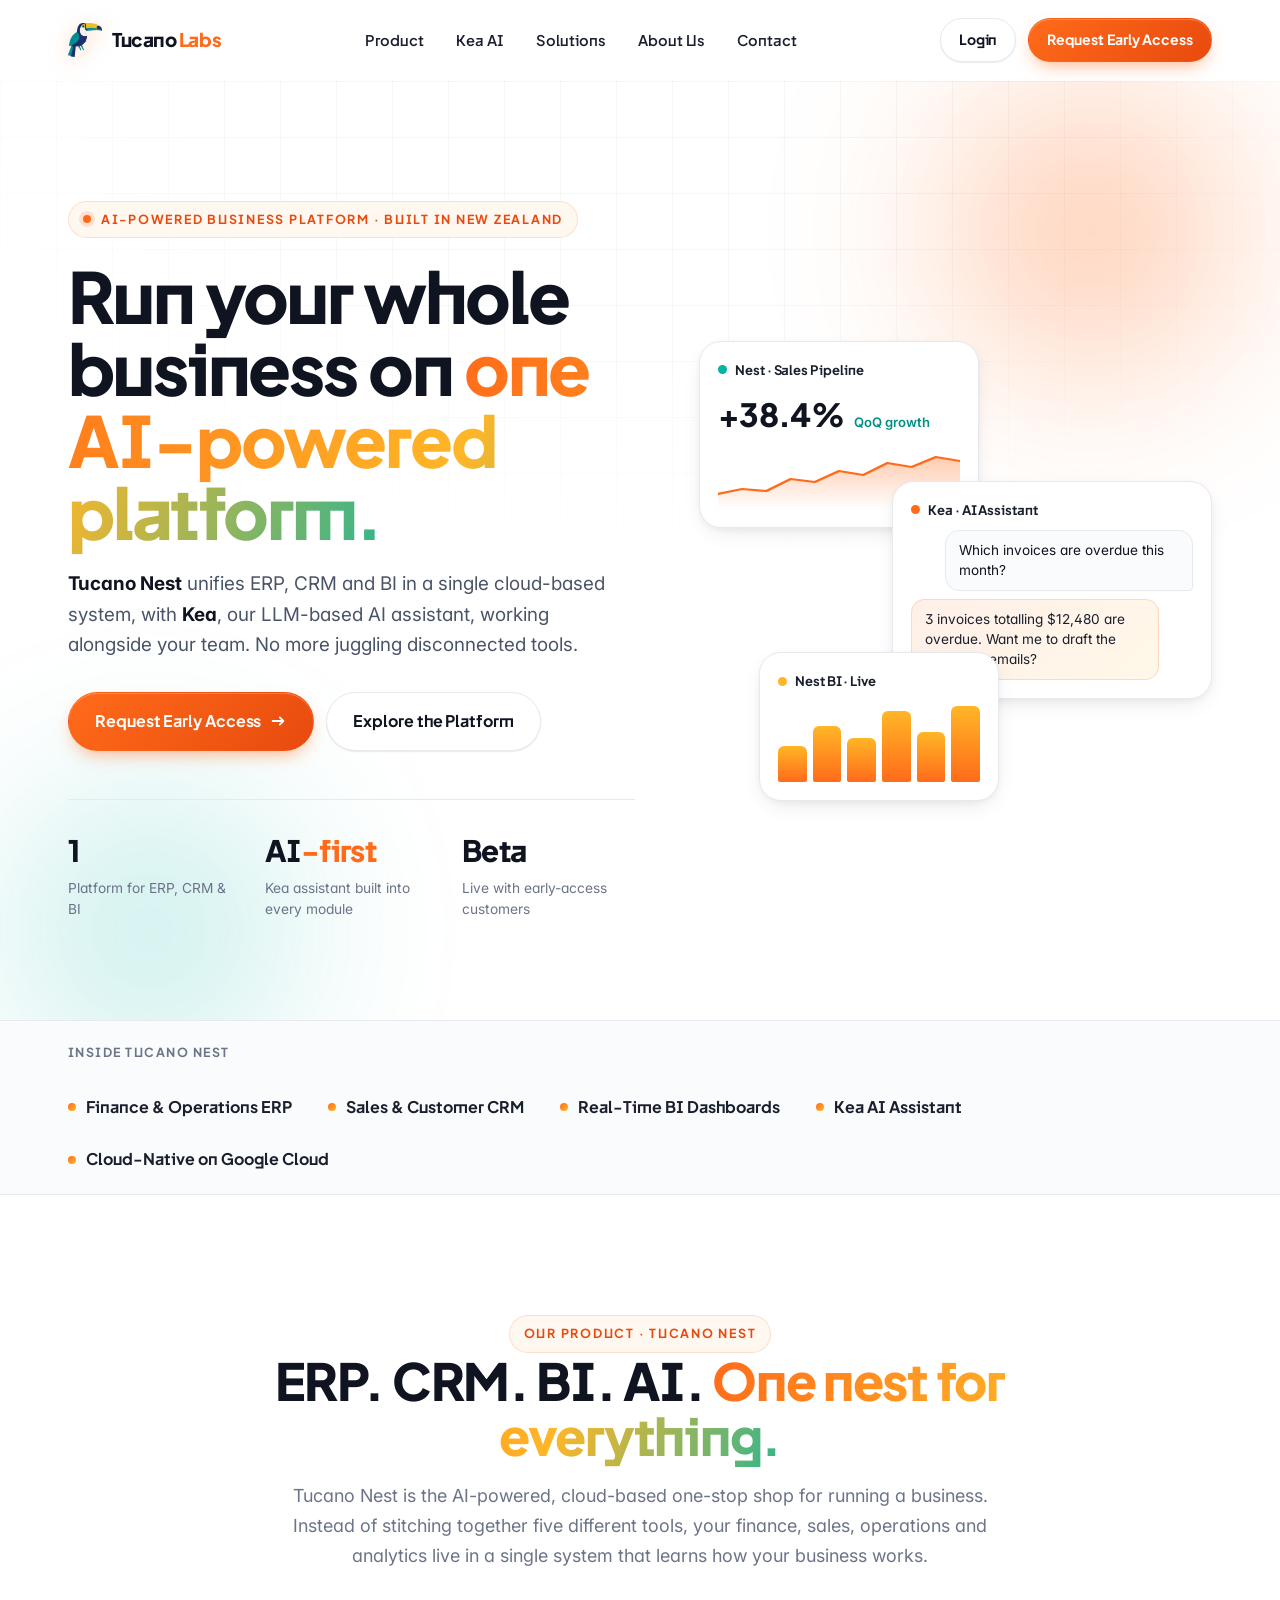
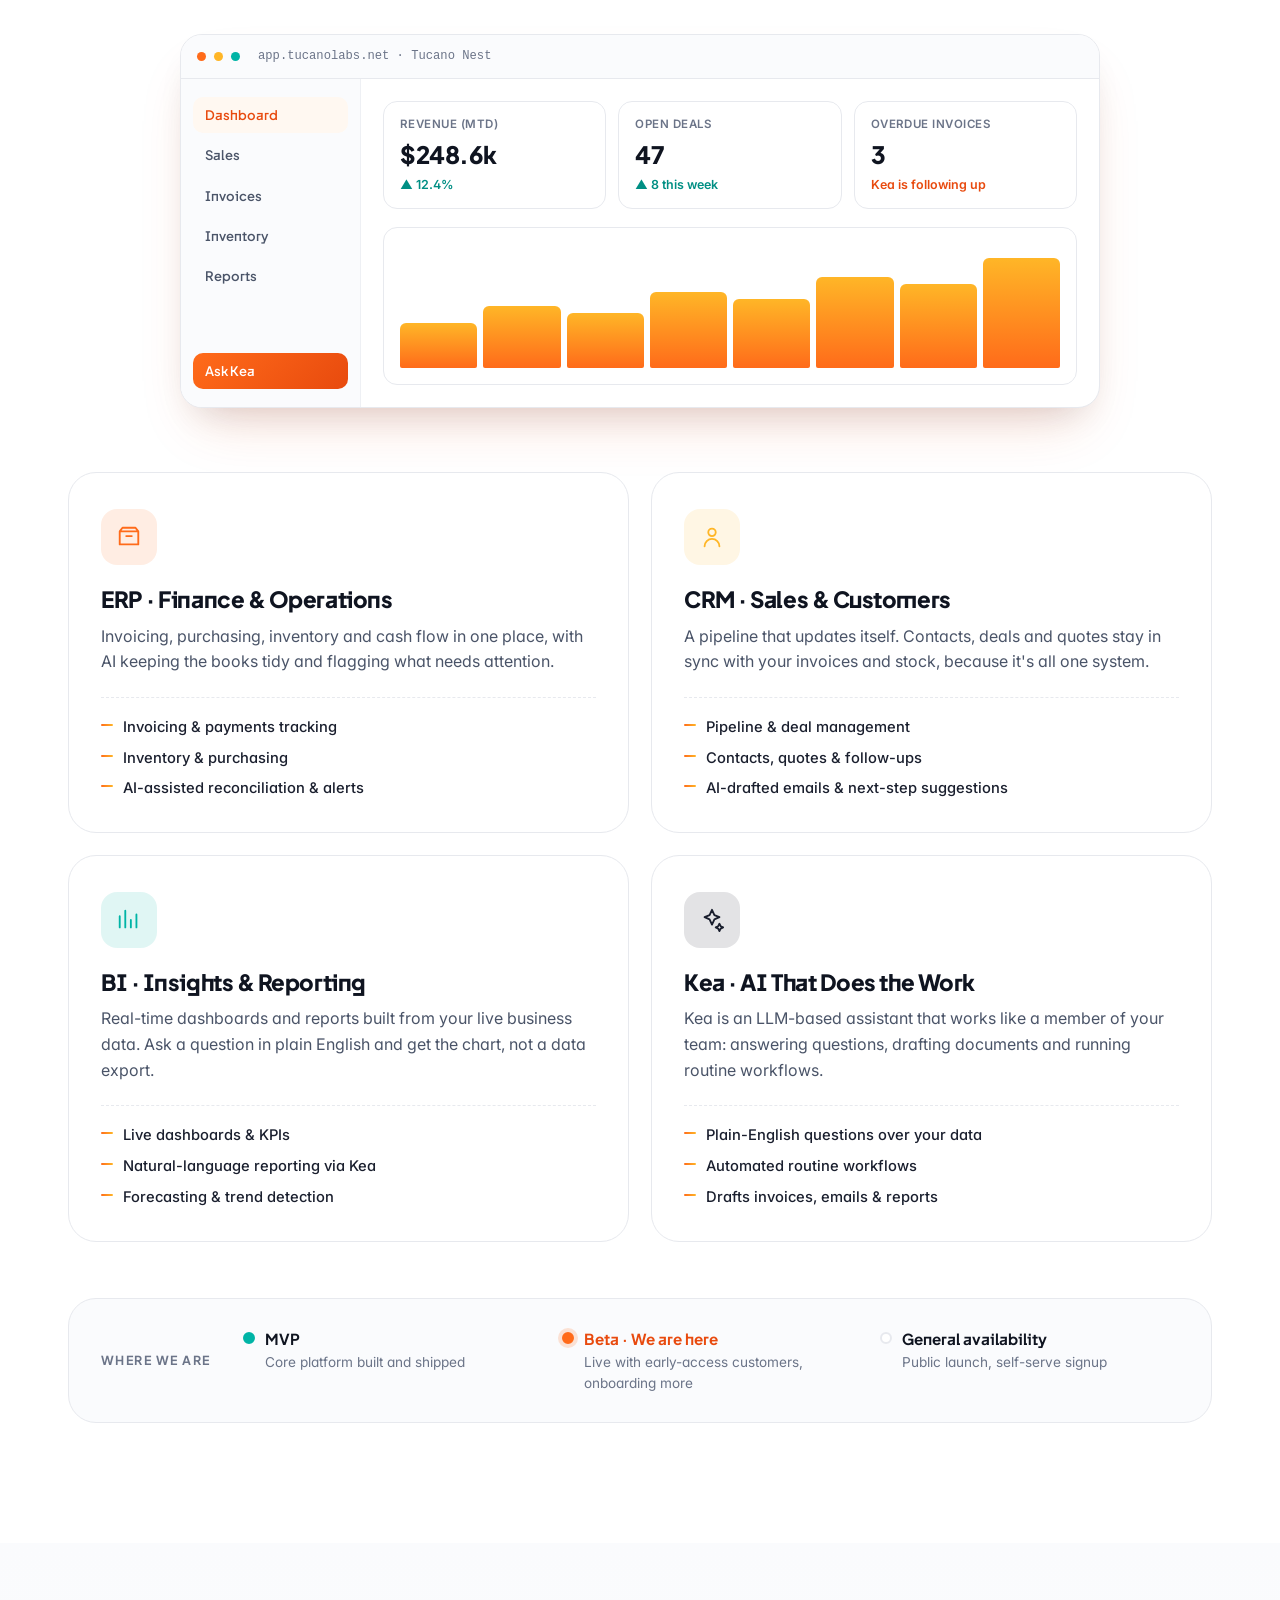
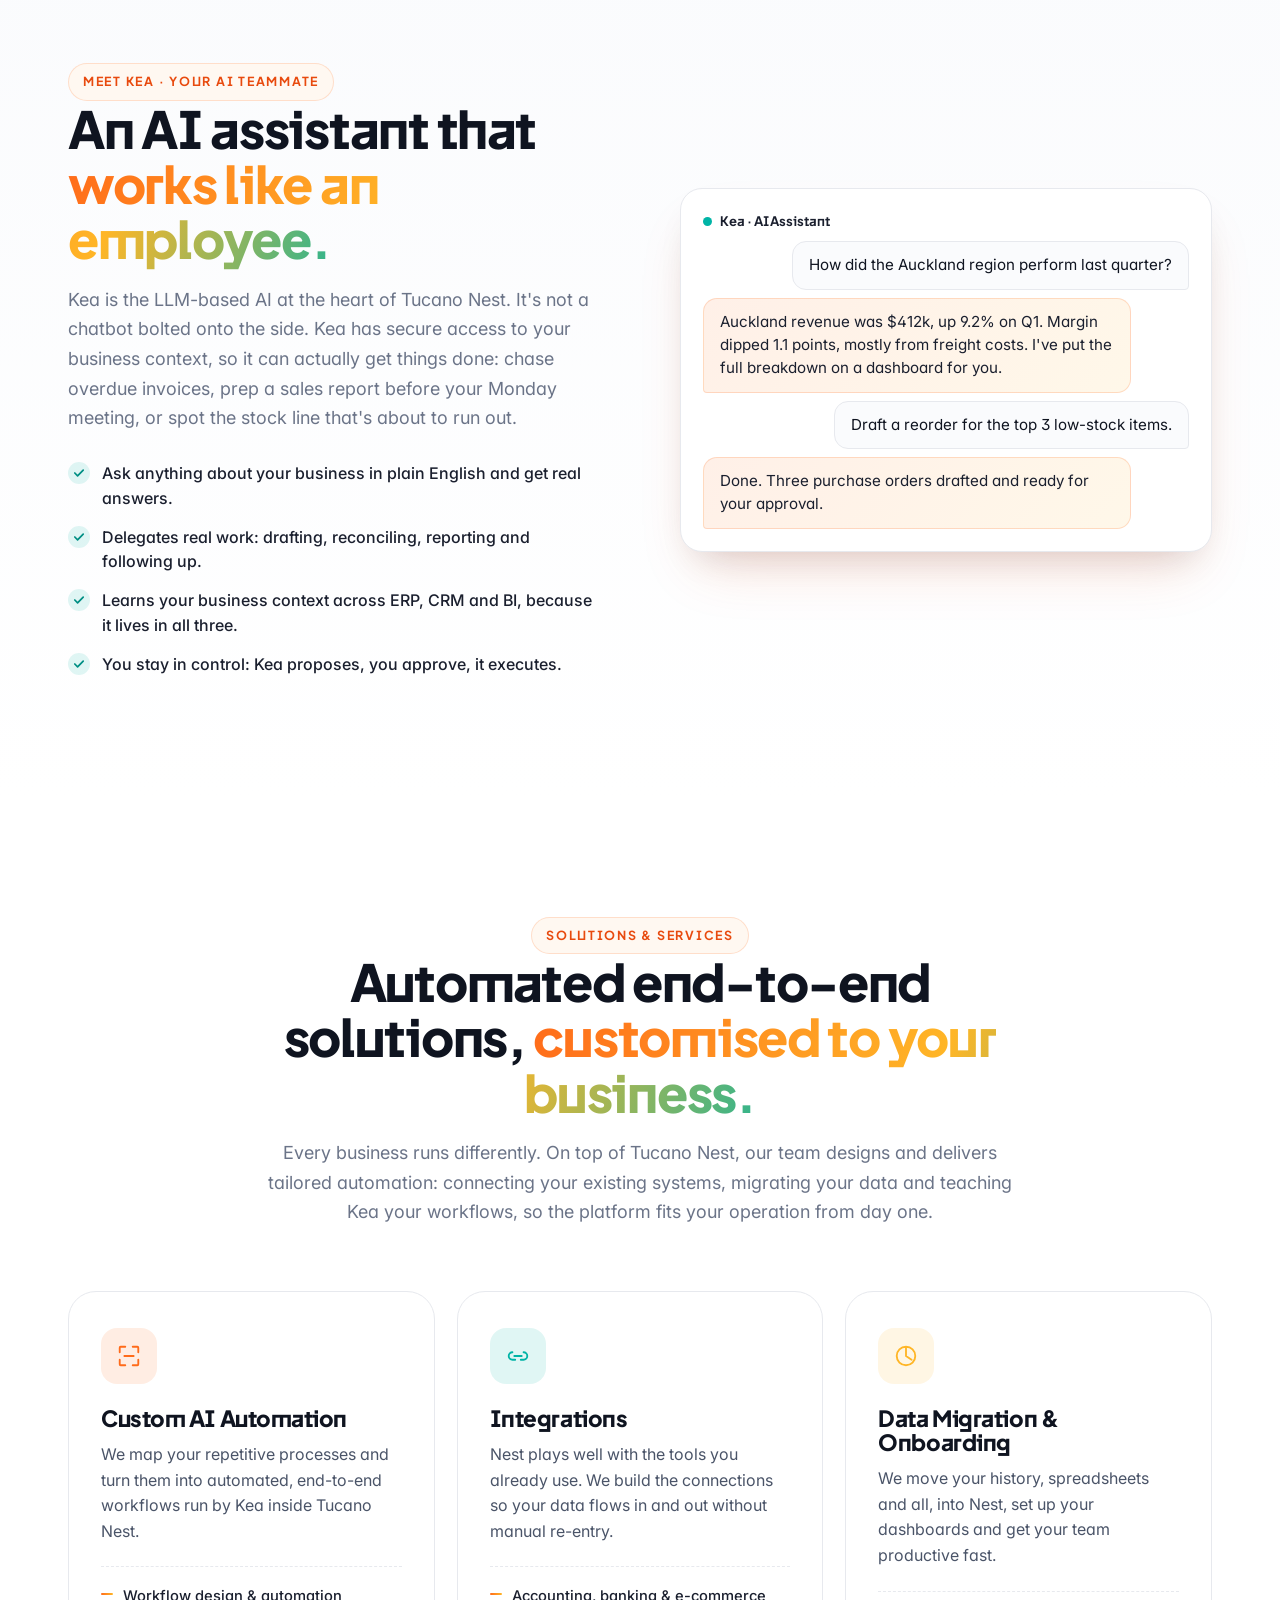
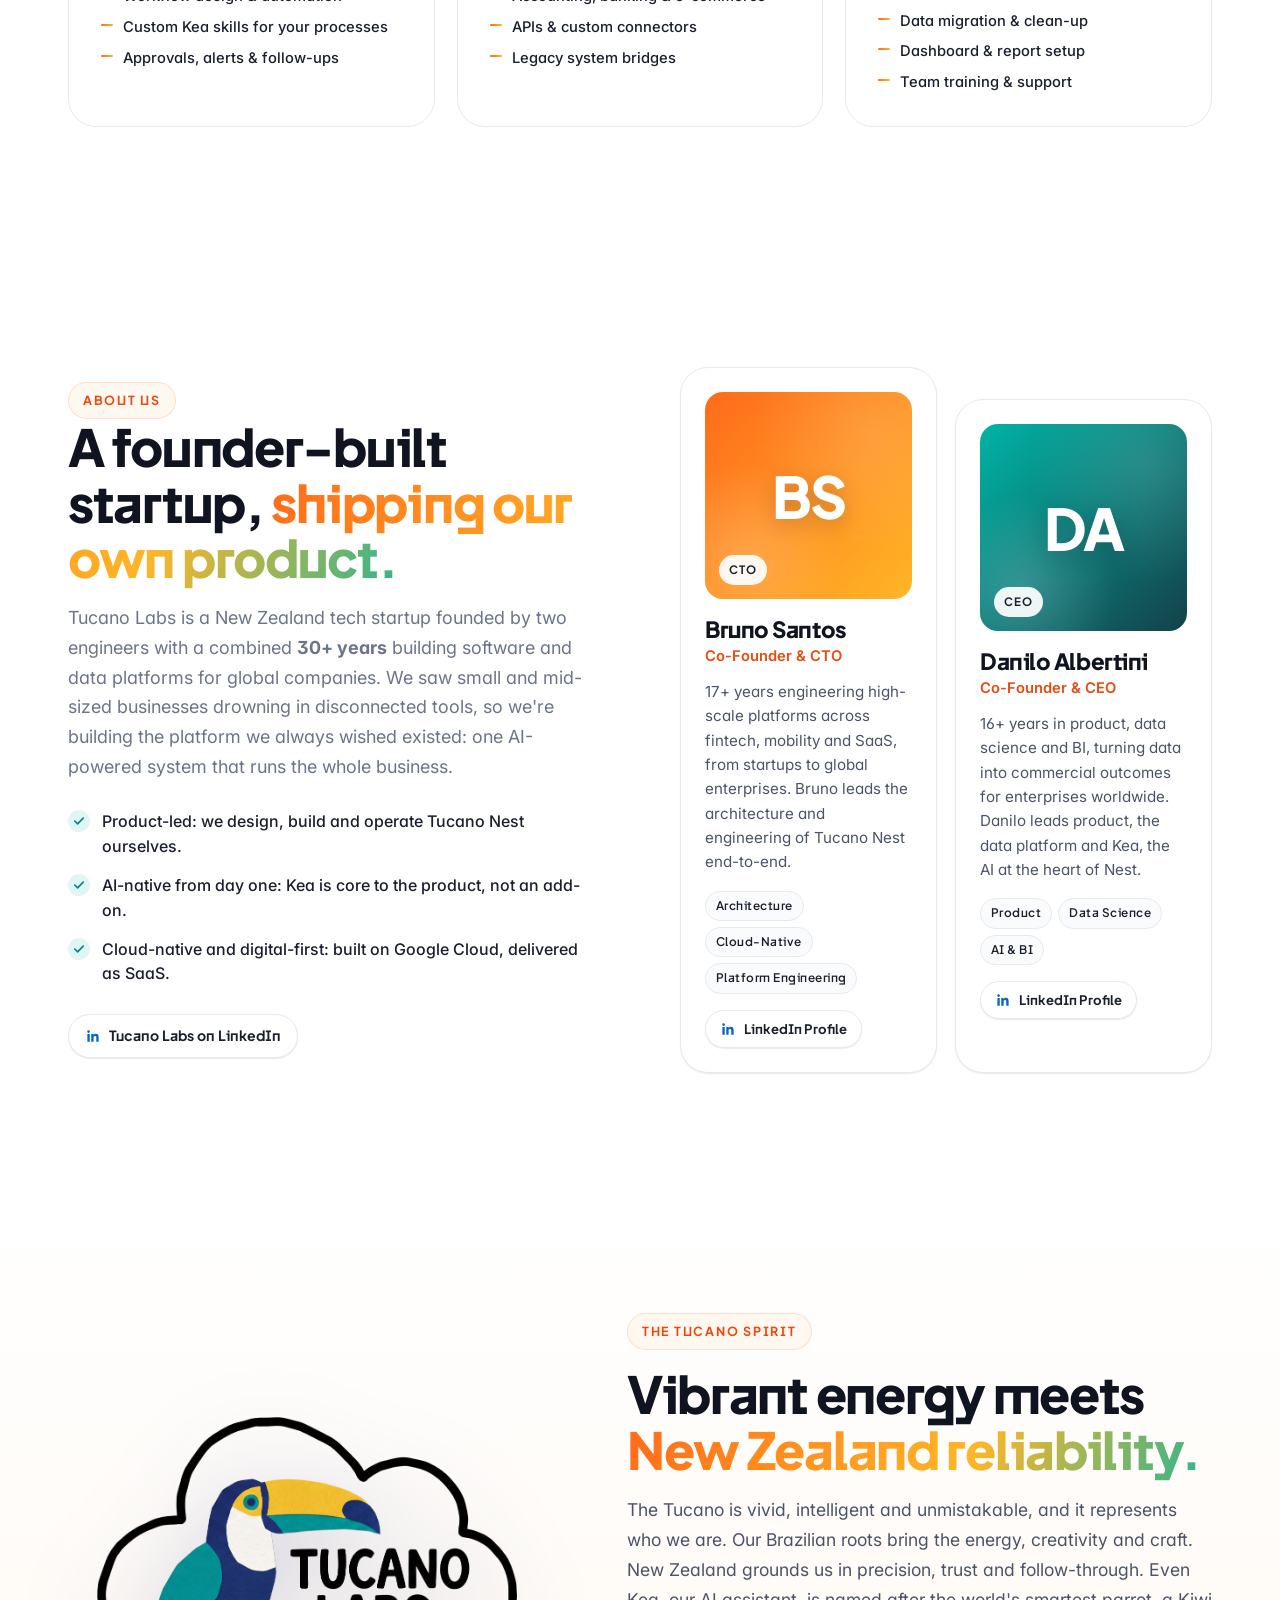
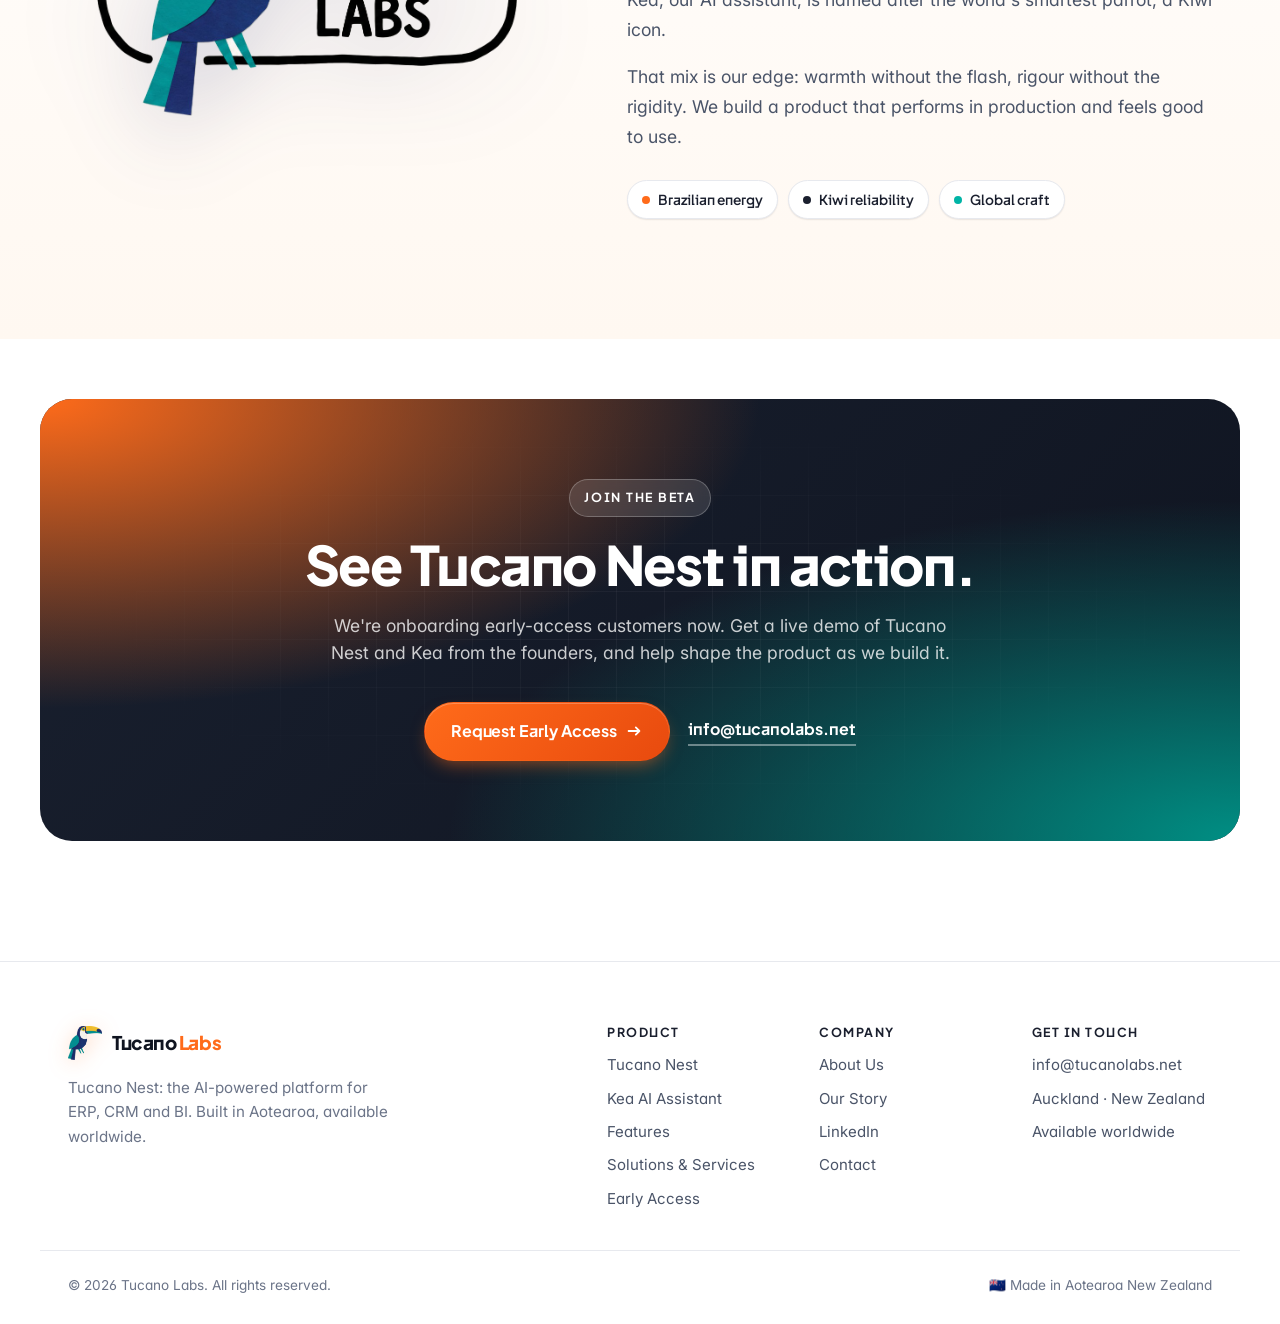
==== index.html @ 82e541fd "Reposition site as product-led AI startup for Google for Startups eligibility Rebuild the homepage a" ====
<!doctype html>
<html lang="en-NZ">
  <head>
    <meta charset="UTF-8" />
    <meta name="viewport" content="width=device-width, initial-scale=1.0" />
    <meta name="theme-color" content="#FFFFFF" />
    <title>Tucano Labs | Tucano Nest — AI-Powered ERP, CRM &amp; BI in One Platform</title>
    <meta
      name="description"
      content="Tucano Labs is a New Zealand tech startup building Tucano Nest, the AI-powered, cloud-based all-in-one business platform that unifies ERP, CRM and BI, with Kea, an LLM-based AI assistant that works like a member of your team."
    />
    <link rel="preconnect" href="https://fonts.googleapis.com" />
    <link rel="preconnect" href="https://fonts.gstatic.com" crossorigin />
    <link
      href="https://fonts.googleapis.com/css2?family=Plus+Jakarta+Sans:wght@500;600;700;800&family=Inter:wght@400;500;600&display=swap"
      rel="stylesheet"
    />
    <link rel="stylesheet" href="styles.css" />
    <link rel="icon" type="image/png" href="tucano-labs-logo.png" />
    <link rel="apple-touch-icon" href="tucano-labs-logo.png" />

    <link rel="canonical" href="https://tucanolabs.net/" />

    <!-- Open Graph / social sharing previews -->
    <meta property="og:type" content="website" />
    <meta property="og:url" content="https://tucanolabs.net/" />
    <meta property="og:site_name" content="Tucano Labs" />
    <meta property="og:title" content="Tucano Labs | Tucano Nest — AI-Powered ERP, CRM & BI in One Platform" />
    <meta
      property="og:description"
      content="One AI-powered platform to run your whole business. Tucano Nest unifies ERP, CRM and BI, with Kea, an LLM-based AI assistant built in."
    />
    <meta property="og:image" content="https://tucanolabs.net/tucano-labs-logo1.png" />

    <meta name="twitter:card" content="summary_large_image" />
    <meta name="twitter:title" content="Tucano Labs | Tucano Nest — AI-Powered ERP, CRM & BI in One Platform" />
    <meta
      name="twitter:description"
      content="One AI-powered platform to run your whole business. Tucano Nest unifies ERP, CRM and BI, with Kea, an LLM-based AI assistant built in."
    />
    <meta name="twitter:image" content="https://tucanolabs.net/tucano-labs-logo1.png" />

    <!-- Structured data: tells Google what the business is -->
    <script type="application/ld+json">
      {
        "@context": "https://schema.org",
        "@graph": [
          {
            "@type": "Organization",
            "@id": "https://tucanolabs.net/#org",
            "name": "Tucano Labs",
            "url": "https://tucanolabs.net/",
            "email": "info@tucanolabs.net",
            "description": "Tucano Labs is a New Zealand tech startup building Tucano Nest, an AI-powered cloud-based all-in-one business platform that unifies ERP, CRM and BI, with Kea, an LLM-based AI assistant built in.",
            "logo": "https://tucanolabs.net/tucano-labs-logo1.png",
            "image": "https://tucanolabs.net/tucano-labs-logo1.png",
            "sameAs": ["https://www.linkedin.com/company/tucano-labs-ltd"],
            "address": {
              "@type": "PostalAddress",
              "addressLocality": "Auckland",
              "addressCountry": "NZ"
            },
            "founder": [
              {
                "@type": "Person",
                "name": "Bruno Santos",
                "jobTitle": "Co-Founder & CTO",
                "sameAs": "https://www.linkedin.com/in/bruno-rodrigues-santos-739b7030/"
              },
              {
                "@type": "Person",
                "name": "Danilo Albertini",
                "jobTitle": "Co-Founder & CEO",
                "sameAs": "https://www.linkedin.com/in/danilo-albertini-silva/"
              }
            ]
          },
          {
            "@type": "SoftwareApplication",
            "name": "Tucano Nest",
            "applicationCategory": "BusinessApplication",
            "operatingSystem": "Web",
            "url": "https://tucanolabs.net/#product",
            "description": "Tucano Nest is an AI-powered, cloud-based all-in-one business platform: ERP, CRM and BI in a single system, with Kea, an LLM-based AI assistant that works like a member of your team. Currently in beta with early-access customers.",
            "author": { "@id": "https://tucanolabs.net/#org" },
            "offers": {
              "@type": "Offer",
              "availability": "https://schema.org/PreOrder",
              "price": "0",
              "priceCurrency": "NZD"
            }
          }
        ]
      }
    </script>
  </head>
  <body>
    <!-- ============ NAV ============ -->
    <header class="nav" id="nav">
      <div class="container nav__inner">
        <a href="#top" class="brand" aria-label="Tucano Labs home">
          <img
            class="brand__mark"
            src="tucano-labs-logo.png"
            alt=""
            aria-hidden="true"
          />
          <span class="brand__word">Tucano<span class="brand__accent">Labs</span></span>
        </a>

        <nav class="nav__links" aria-label="Primary">
          <a href="#product">Product</a>
          <a href="#kea">Kea AI</a>
          <a href="#services">Solutions</a>
          <a href="#about">About Us</a>
          <a href="#contact">Contact</a>
        </nav>

        <div class="nav__actions">
          <a
            href="https://tucano-labs-ui-200021405422.australia-southeast1.run.app/sign-in"
            class="btn btn--ghost btn--sm"
          >Login</a>
          <a href="#contact" class="btn btn--primary btn--sm">Request Early Access</a>
        </div>
      </div>
    </header>

    <!-- ============ HERO ============ -->
    <main id="top">
      <section class="hero">
        <div class="hero__bg" aria-hidden="true">
          <div class="hero__blob hero__blob--orange"></div>
          <div class="hero__blob hero__blob--teal"></div>
          <div class="hero__grid"></div>
        </div>

        <div class="container hero__inner">
          <div class="hero__copy">
            <span class="eyebrow">
              <span class="eyebrow__dot"></span>
              AI-powered business platform · Built in New Zealand
            </span>

            <h1 class="hero__title">
              Run your whole business on
              <span class="grad">one AI-powered platform.</span>
            </h1>

            <p class="hero__sub">
              <strong>Tucano Nest</strong> unifies ERP, CRM and BI in a single cloud-based
              system, with <strong>Kea</strong>, our LLM-based AI assistant, working
              alongside your team. No more juggling disconnected tools.
            </p>

            <div class="hero__cta">
              <a href="#contact" class="btn btn--primary btn--lg">
                Request Early Access
                <svg viewBox="0 0 20 20" aria-hidden="true">
                  <path
                    d="M4 10h12m0 0-4-4m4 4-4 4"
                    stroke="currentColor"
                    stroke-width="2"
                    stroke-linecap="round"
                    stroke-linejoin="round"
                    fill="none"
                  />
                </svg>
              </a>
              <a href="#product" class="btn btn--ghost btn--lg">Explore the Platform</a>
            </div>

            <div class="hero__proof">
              <div class="proof">
                <span class="proof__num">1</span>
                <span class="proof__label">Platform for ERP, CRM &amp; BI</span>
              </div>
              <div class="proof">
                <span class="proof__num">AI<span class="proof__plus">-first</span></span>
                <span class="proof__label">Kea assistant built into every module</span>
              </div>
              <div class="proof">
                <span class="proof__num">Beta</span>
                <span class="proof__label">Live with early-access customers</span>
              </div>
            </div>
          </div>

          <div class="hero__art" aria-hidden="true">
            <div class="card card--floating card--metric">
              <div class="card__top">
                <span class="dot dot--teal"></span>
                <span class="card__title">Nest · Sales Pipeline</span>
              </div>
              <div class="card__metric">
                <span class="card__big">+38.4%</span>
                <span class="card__delta">QoQ growth</span>
              </div>
              <svg class="spark" viewBox="0 0 200 60" preserveAspectRatio="none">
                <defs>
                  <linearGradient id="sparkFill" x1="0" x2="0" y1="0" y2="1">
                    <stop offset="0%" stop-color="#FF6B1A" stop-opacity="0.35" />
                    <stop offset="100%" stop-color="#FF6B1A" stop-opacity="0" />
                  </linearGradient>
                </defs>
                <path
                  d="M0 45 L20 40 L40 42 L60 30 L80 33 L100 22 L120 26 L140 14 L160 18 L180 8 L200 12 L200 60 L0 60 Z"
                  fill="url(#sparkFill)"
                />
                <path
                  d="M0 45 L20 40 L40 42 L60 30 L80 33 L100 22 L120 26 L140 14 L160 18 L180 8 L200 12"
                  stroke="#FF6B1A"
                  stroke-width="2.2"
                  fill="none"
                  stroke-linecap="round"
                  stroke-linejoin="round"
                />
              </svg>
            </div>

            <div class="card card--floating card--code card--kea">
              <div class="card__top">
                <span class="dot dot--orange"></span>
                <span class="card__title">Kea · AI Assistant</span>
              </div>
              <div class="kea-chat">
                <p class="kea-chat__msg kea-chat__msg--user">
                  Which invoices are overdue this month?
                </p>
                <p class="kea-chat__msg kea-chat__msg--kea">
                  3 invoices totalling $12,480 are overdue. Want me to draft the
                  follow-up emails?
                </p>
              </div>
            </div>

            <div class="card card--floating card--bi">
              <div class="card__top">
                <span class="dot dot--yellow"></span>
                <span class="card__title">Nest BI · Live</span>
              </div>
              <div class="bars">
                <span style="--h: 45%"></span>
                <span style="--h: 70%"></span>
                <span style="--h: 55%"></span>
                <span style="--h: 88%"></span>
                <span style="--h: 62%"></span>
                <span style="--h: 95%"></span>
              </div>
            </div>
          </div>
        </div>
      </section>

      <!-- ============ TRUST STRIP ============ -->
      <section class="strip" aria-label="Inside the platform">
        <div class="container strip__inner">
          <span class="strip__label">Inside Tucano Nest</span>
          <ul class="strip__list">
            <li>Finance &amp; Operations ERP</li>
            <li>Sales &amp; Customer CRM</li>
            <li>Real-Time BI Dashboards</li>
            <li>Kea AI Assistant</li>
            <li>Cloud-Native on Google Cloud</li>
          </ul>
        </div>
      </section>

      <!-- ============ PRODUCT: TUCANO NEST ============ -->
      <section class="section" id="product">
        <div class="container">
          <div class="section__head">
            <span class="eyebrow eyebrow--center">Our Product · Tucano Nest</span>
            <h2 class="section__title">
              ERP. CRM. BI. AI.
              <span class="grad">One nest for everything.</span>
            </h2>
            <p class="section__lede">
              Tucano Nest is the AI-powered, cloud-based one-stop shop for running a
              business. Instead of stitching together five different tools, your finance,
              sales, operations and analytics live in a single system that learns how your
              business works.
            </p>
          </div>

          <!-- Product preview -->
          <div class="shot" role="img" aria-label="Preview of the Tucano Nest dashboard: navigation sidebar, key business metrics and revenue chart">
            <div class="shot__chrome">
              <span class="dot dot--orange"></span>
              <span class="dot dot--yellow"></span>
              <span class="dot dot--teal"></span>
              <span class="shot__url">app.tucanolabs.net · Tucano Nest</span>
            </div>
            <div class="shot__body">
              <div class="shot__side">
                <span class="shot__navitem shot__navitem--on">Dashboard</span>
                <span class="shot__navitem">Sales</span>
                <span class="shot__navitem">Invoices</span>
                <span class="shot__navitem">Inventory</span>
                <span class="shot__navitem">Reports</span>
                <span class="shot__navitem shot__navitem--kea">Ask Kea</span>
              </div>
              <div class="shot__main">
                <div class="shot__kpis">
                  <div class="shot__kpi">
                    <span class="shot__kpi-label">Revenue (MTD)</span>
                    <span class="shot__kpi-num">$248.6k</span>
                    <span class="shot__kpi-delta">▲ 12.4%</span>
                  </div>
                  <div class="shot__kpi">
                    <span class="shot__kpi-label">Open Deals</span>
                    <span class="shot__kpi-num">47</span>
                    <span class="shot__kpi-delta">▲ 8 this week</span>
                  </div>
                  <div class="shot__kpi">
                    <span class="shot__kpi-label">Overdue Invoices</span>
                    <span class="shot__kpi-num">3</span>
                    <span class="shot__kpi-delta shot__kpi-delta--warn">Kea is following up</span>
                  </div>
                </div>
                <div class="shot__chart">
                  <div class="bars bars--shot">
                    <span style="--h: 38%"></span>
                    <span style="--h: 52%"></span>
                    <span style="--h: 46%"></span>
                    <span style="--h: 64%"></span>
                    <span style="--h: 58%"></span>
                    <span style="--h: 76%"></span>
                    <span style="--h: 70%"></span>
                    <span style="--h: 92%"></span>
                  </div>
                </div>
              </div>
            </div>
          </div>

          <div class="pillars">
            <article class="pillar">
              <div class="pillar__icon" style="--c: #FF6B1A">
                <svg viewBox="0 0 28 28" aria-hidden="true">
                  <path
                    d="M4 8h20v14H4zM4 8l3-4h14l3 4M11 13h6"
                    stroke="currentColor"
                    stroke-width="2"
                    stroke-linecap="round"
                    stroke-linejoin="round"
                    fill="none"
                  />
                </svg>
              </div>
              <h3 class="pillar__title">ERP · Finance &amp; Operations</h3>
              <p class="pillar__copy">
                Invoicing, purchasing, inventory and cash flow in one place, with AI
                keeping the books tidy and flagging what needs attention.
              </p>
              <ul class="pillar__list">
                <li>Invoicing &amp; payments tracking</li>
                <li>Inventory &amp; purchasing</li>
                <li>AI-assisted reconciliation &amp; alerts</li>
              </ul>
            </article>

            <article class="pillar">
              <div class="pillar__icon" style="--c: #FFB627">
                <svg viewBox="0 0 28 28" aria-hidden="true">
                  <path
                    d="M14 13a4 4 0 1 0 0-8 4 4 0 0 0 0 8Zm-8 11a8 8 0 0 1 16 0"
                    stroke="currentColor"
                    stroke-width="2"
                    stroke-linecap="round"
                    stroke-linejoin="round"
                    fill="none"
                  />
                </svg>
              </div>
              <h3 class="pillar__title">CRM · Sales &amp; Customers</h3>
              <p class="pillar__copy">
                A pipeline that updates itself. Contacts, deals and quotes stay in sync
                with your invoices and stock, because it's all one system.
              </p>
              <ul class="pillar__list">
                <li>Pipeline &amp; deal management</li>
                <li>Contacts, quotes &amp; follow-ups</li>
                <li>AI-drafted emails &amp; next-step suggestions</li>
              </ul>
            </article>

            <article class="pillar">
              <div class="pillar__icon" style="--c: #00B4A6">
                <svg viewBox="0 0 28 28" aria-hidden="true">
                  <path
                    d="M4 22V10m6 12V4m6 18v-8m6 8v-14"
                    stroke="currentColor"
                    stroke-width="2"
                    stroke-linecap="round"
                    fill="none"
                  />
                </svg>
              </div>
              <h3 class="pillar__title">BI · Insights &amp; Reporting</h3>
              <p class="pillar__copy">
                Real-time dashboards and reports built from your live business data. Ask a
                question in plain English and get the chart, not a data export.
              </p>
              <ul class="pillar__list">
                <li>Live dashboards &amp; KPIs</li>
                <li>Natural-language reporting via Kea</li>
                <li>Forecasting &amp; trend detection</li>
              </ul>
            </article>

            <article class="pillar">
              <div class="pillar__icon" style="--c: #1A1F2E">
                <svg viewBox="0 0 28 28" aria-hidden="true">
                  <path
                    d="M14 3l2.6 5.7L22 11l-5.4 2.3L14 19l-2.6-5.7L6 11l5.4-2.3L14 3ZM22 18l1.3 2.7L26 22l-2.7 1.3L22 26l-1.3-2.7L18 22l2.7-1.3L22 18Z"
                    stroke="currentColor"
                    stroke-width="2"
                    stroke-linecap="round"
                    stroke-linejoin="round"
                    fill="none"
                  />
                </svg>
              </div>
              <h3 class="pillar__title">Kea · AI That Does the Work</h3>
              <p class="pillar__copy">
                Kea is an LLM-based assistant that works like a member of your team:
                answering questions, drafting documents and running routine workflows.
              </p>
              <ul class="pillar__list">
                <li>Plain-English questions over your data</li>
                <li>Automated routine workflows</li>
                <li>Drafts invoices, emails &amp; reports</li>
              </ul>
            </article>
          </div>

          <!-- Development stage -->
          <div class="stage" aria-label="Product development stage">
            <span class="stage__label">Where we are</span>
            <ol class="stage__steps">
              <li class="stage__step stage__step--done">
                <span class="stage__name">MVP</span>
                <span class="stage__desc">Core platform built and shipped</span>
              </li>
              <li class="stage__step stage__step--now">
                <span class="stage__name">Beta · We are here</span>
                <span class="stage__desc">Live with early-access customers, onboarding more</span>
              </li>
              <li class="stage__step">
                <span class="stage__name">General availability</span>
                <span class="stage__desc">Public launch, self-serve signup</span>
              </li>
            </ol>
          </div>
        </div>
      </section>

      <!-- ============ KEA AI ============ -->
      <section class="section section--alt" id="kea">
        <div class="container advantage">
          <div class="advantage__copy">
            <span class="eyebrow">Meet Kea · Your AI Teammate</span>
            <h2 class="section__title">
              An AI assistant that
              <span class="grad">works like an employee.</span>
            </h2>
            <p class="section__lede">
              Kea is the LLM-based AI at the heart of Tucano Nest. It's not a chatbot
              bolted onto the side. Kea has secure access to your business context, so it
              can actually get things done: chase overdue invoices, prep a sales report
              before your Monday meeting, or spot the stock line that's about to run out.
            </p>

            <ul class="ticks">
              <li>
                <svg viewBox="0 0 20 20" aria-hidden="true">
                  <path
                    d="m4 10 4 4 8-8"
                    stroke="currentColor"
                    stroke-width="2.5"
                    stroke-linecap="round"
                    stroke-linejoin="round"
                    fill="none"
                  />
                </svg>
                Ask anything about your business in plain English and get real answers.
              </li>
              <li>
                <svg viewBox="0 0 20 20" aria-hidden="true">
                  <path
                    d="m4 10 4 4 8-8"
                    stroke="currentColor"
                    stroke-width="2.5"
                    stroke-linecap="round"
                    stroke-linejoin="round"
                    fill="none"
                  />
                </svg>
                Delegates real work: drafting, reconciling, reporting and following up.
              </li>
              <li>
                <svg viewBox="0 0 20 20" aria-hidden="true">
                  <path
                    d="m4 10 4 4 8-8"
                    stroke="currentColor"
                    stroke-width="2.5"
                    stroke-linecap="round"
                    stroke-linejoin="round"
                    fill="none"
                  />
                </svg>
                Learns your business context across ERP, CRM and BI, because it lives in
                all three.
              </li>
              <li>
                <svg viewBox="0 0 20 20" aria-hidden="true">
                  <path
                    d="m4 10 4 4 8-8"
                    stroke="currentColor"
                    stroke-width="2.5"
                    stroke-linecap="round"
                    stroke-linejoin="round"
                    fill="none"
                  />
                </svg>
                You stay in control: Kea proposes, you approve, it executes.
              </li>
            </ul>
          </div>

          <div class="kea-demo" aria-label="Example conversation with Kea">
            <div class="card kea-demo__card">
              <div class="card__top">
                <span class="dot dot--teal"></span>
                <span class="card__title">Kea · AI Assistant</span>
              </div>
              <div class="kea-chat kea-chat--lg">
                <p class="kea-chat__msg kea-chat__msg--user">
                  How did the Auckland region perform last quarter?
                </p>
                <p class="kea-chat__msg kea-chat__msg--kea">
                  Auckland revenue was $412k, up 9.2% on Q1. Margin dipped 1.1 points,
                  mostly from freight costs. I've put the full breakdown on a dashboard
                  for you.
                </p>
                <p class="kea-chat__msg kea-chat__msg--user">
                  Draft a reorder for the top 3 low-stock items.
                </p>
                <p class="kea-chat__msg kea-chat__msg--kea">
                  Done. Three purchase orders drafted and ready for your approval.
                </p>
              </div>
            </div>
          </div>
        </div>
      </section>

      <!-- ============ SERVICES / SOLUTIONS ============ -->
      <section class="section" id="services">
        <div class="container">
          <div class="section__head">
            <span class="eyebrow eyebrow--center">Solutions &amp; Services</span>
            <h2 class="section__title">
              Automated end-to-end solutions,
              <span class="grad">customised to your business.</span>
            </h2>
            <p class="section__lede">
              Every business runs differently. On top of Tucano Nest, our team designs and
              delivers tailored automation: connecting your existing systems, migrating
              your data and teaching Kea your workflows, so the platform fits your
              operation from day one.
            </p>
          </div>

          <div class="pillars pillars--trio">
            <article class="pillar">
              <div class="pillar__icon" style="--c: #FF6B1A">
                <svg viewBox="0 0 28 28" aria-hidden="true">
                  <path
                    d="M10 4H5a1 1 0 0 0-1 1v5m14-6h5a1 1 0 0 1 1 1v5M10 24H5a1 1 0 0 1-1-1v-5m14 6h5a1 1 0 0 0 1-1v-5M9 14h10"
                    stroke="currentColor"
                    stroke-width="2"
                    stroke-linecap="round"
                    stroke-linejoin="round"
                    fill="none"
                  />
                </svg>
              </div>
              <h3 class="pillar__title">Custom AI Automation</h3>
              <p class="pillar__copy">
                We map your repetitive processes and turn them into automated, end-to-end
                workflows run by Kea inside Tucano Nest.
              </p>
              <ul class="pillar__list">
                <li>Workflow design &amp; automation</li>
                <li>Custom Kea skills for your processes</li>
                <li>Approvals, alerts &amp; follow-ups</li>
              </ul>
            </article>

            <article class="pillar">
              <div class="pillar__icon" style="--c: #00B4A6">
                <svg viewBox="0 0 28 28" aria-hidden="true">
                  <path
                    d="M8 10a4 4 0 1 0 0 8h3m9-8a4 4 0 1 1 0 8h-3m-7-4h8"
                    stroke="currentColor"
                    stroke-width="2"
                    stroke-linecap="round"
                    stroke-linejoin="round"
                    fill="none"
                  />
                </svg>
              </div>
              <h3 class="pillar__title">Integrations</h3>
              <p class="pillar__copy">
                Nest plays well with the tools you already use. We build the connections
                so your data flows in and out without manual re-entry.
              </p>
              <ul class="pillar__list">
                <li>Accounting, banking &amp; e-commerce</li>
                <li>APIs &amp; custom connectors</li>
                <li>Legacy system bridges</li>
              </ul>
            </article>

            <article class="pillar">
              <div class="pillar__icon" style="--c: #FFB627">
                <svg viewBox="0 0 28 28" aria-hidden="true">
                  <path
                    d="M14 4v10l6 4M14 24a10 10 0 1 1 0-20 10 10 0 0 1 0 20Z"
                    stroke="currentColor"
                    stroke-width="2"
                    stroke-linecap="round"
                    stroke-linejoin="round"
                    fill="none"
                  />
                </svg>
              </div>
              <h3 class="pillar__title">Data Migration &amp; Onboarding</h3>
              <p class="pillar__copy">
                We move your history, spreadsheets and all, into Nest, set up your
                dashboards and get your team productive fast.
              </p>
              <ul class="pillar__list">
                <li>Data migration &amp; clean-up</li>
                <li>Dashboard &amp; report setup</li>
                <li>Team training &amp; support</li>
              </ul>
            </article>
          </div>
        </div>
      </section>

      <!-- ============ ABOUT US ============ -->
      <section class="section" id="about">
        <div class="container advantage">
          <div class="advantage__copy">
            <span class="eyebrow">About Us</span>
            <h2 class="section__title">
              A founder-built startup,
              <span class="grad">shipping our own product.</span>
            </h2>
            <p class="section__lede">
              Tucano Labs is a New Zealand tech startup founded by two engineers with a
              combined <strong>30+ years</strong> building software and data platforms for
              global companies. We saw small and mid-sized businesses drowning in
              disconnected tools, so we're building the platform we always wished
              existed: one AI-powered system that runs the whole business.
            </p>

            <ul class="ticks">
              <li>
                <svg viewBox="0 0 20 20" aria-hidden="true">
                  <path
                    d="m4 10 4 4 8-8"
                    stroke="currentColor"
                    stroke-width="2.5"
                    stroke-linecap="round"
                    stroke-linejoin="round"
                    fill="none"
                  />
                </svg>
                Product-led: we design, build and operate Tucano Nest ourselves.
              </li>
              <li>
                <svg viewBox="0 0 20 20" aria-hidden="true">
                  <path
                    d="m4 10 4 4 8-8"
                    stroke="currentColor"
                    stroke-width="2.5"
                    stroke-linecap="round"
                    stroke-linejoin="round"
                    fill="none"
                  />
                </svg>
                AI-native from day one: Kea is core to the product, not an add-on.
              </li>
              <li>
                <svg viewBox="0 0 20 20" aria-hidden="true">
                  <path
                    d="m4 10 4 4 8-8"
                    stroke="currentColor"
                    stroke-width="2.5"
                    stroke-linecap="round"
                    stroke-linejoin="round"
                    fill="none"
                  />
                </svg>
                Cloud-native and digital-first: built on Google Cloud, delivered as SaaS.
              </li>
            </ul>

            <div class="about__links">
              <a
                class="linkbtn"
                href="https://www.linkedin.com/company/tucano-labs-ltd"
                target="_blank"
                rel="noopener"
              >
                <svg viewBox="0 0 24 24" aria-hidden="true"><path fill="currentColor" d="M20.45 20.45h-3.55v-5.57c0-1.33-.03-3.04-1.85-3.04-1.85 0-2.14 1.45-2.14 2.94v5.67H9.36V9h3.41v1.56h.05c.47-.9 1.63-1.85 3.36-1.85 3.6 0 4.27 2.37 4.27 5.45v6.29ZM5.34 7.43a2.06 2.06 0 1 1 0-4.12 2.06 2.06 0 0 1 0 4.12ZM7.12 20.45H3.56V9h3.56v11.45Z"/></svg>
                Tucano Labs on LinkedIn
              </a>
            </div>
          </div>

          <div class="founders">
            <article class="founder">
              <div class="founder__photo" aria-hidden="true">
                <span class="founder__initials">BS</span>
                <span class="founder__chip">CTO</span>
              </div>
              <h3 class="founder__name">Bruno Santos</h3>
              <p class="founder__role">Co-Founder &amp; CTO</p>
              <p class="founder__bio">
                17+ years engineering high-scale platforms across fintech, mobility and
                SaaS, from startups to global enterprises. Bruno leads the architecture
                and engineering of Tucano Nest end-to-end.
              </p>
              <ul class="founder__tags">
                <li>Architecture</li>
                <li>Cloud-Native</li>
                <li>Platform Engineering</li>
              </ul>
              <a
                class="linkbtn linkbtn--card"
                href="https://www.linkedin.com/in/bruno-rodrigues-santos-739b7030/"
                target="_blank"
                rel="noopener"
              >
                <svg viewBox="0 0 24 24" aria-hidden="true"><path fill="currentColor" d="M20.45 20.45h-3.55v-5.57c0-1.33-.03-3.04-1.85-3.04-1.85 0-2.14 1.45-2.14 2.94v5.67H9.36V9h3.41v1.56h.05c.47-.9 1.63-1.85 3.36-1.85 3.6 0 4.27 2.37 4.27 5.45v6.29ZM5.34 7.43a2.06 2.06 0 1 1 0-4.12 2.06 2.06 0 0 1 0 4.12ZM7.12 20.45H3.56V9h3.56v11.45Z"/></svg>
                LinkedIn Profile
              </a>
            </article>

            <article class="founder">
              <div class="founder__photo founder__photo--alt" aria-hidden="true">
                <span class="founder__initials">DA</span>
                <span class="founder__chip">CEO</span>
              </div>
              <h3 class="founder__name">Danilo Albertini</h3>
              <p class="founder__role">Co-Founder &amp; CEO</p>
              <p class="founder__bio">
                16+ years in product, data science and BI, turning data into commercial
                outcomes for enterprises worldwide. Danilo leads product, the data
                platform and Kea, the AI at the heart of Nest.
              </p>
              <ul class="founder__tags">
                <li>Product</li>
                <li>Data Science</li>
                <li>AI &amp; BI</li>
              </ul>
              <a
                class="linkbtn linkbtn--card"
                href="https://www.linkedin.com/in/danilo-albertini-silva/"
                target="_blank"
                rel="noopener"
              >
                <svg viewBox="0 0 24 24" aria-hidden="true"><path fill="currentColor" d="M20.45 20.45h-3.55v-5.57c0-1.33-.03-3.04-1.85-3.04-1.85 0-2.14 1.45-2.14 2.94v5.67H9.36V9h3.41v1.56h.05c.47-.9 1.63-1.85 3.36-1.85 3.6 0 4.27 2.37 4.27 5.45v6.29ZM5.34 7.43a2.06 2.06 0 1 1 0-4.12 2.06 2.06 0 0 1 0 4.12ZM7.12 20.45H3.56V9h3.56v11.45Z"/></svg>
                LinkedIn Profile
              </a>
            </article>
          </div>
        </div>
      </section>

      <!-- ============ TUCANO SPIRIT ============ -->
      <section class="section spirit" id="spirit">
        <div class="container spirit__inner">
          <div class="spirit__art" aria-hidden="true">
            <img
              class="spirit__logo"
              src="tucano-labs-logo1.png"
              alt="Tucano Labs logo"
            />
          </div>
          <div class="spirit__copy">
            <span class="eyebrow">The Tucano Spirit</span>
            <h2 class="section__title">
              Vibrant energy meets
              <span class="grad">New Zealand reliability.</span>
            </h2>
            <p class="spirit__lede">
              The Tucano is vivid, intelligent and unmistakable, and it represents who we
              are. Our Brazilian roots bring the energy, creativity and craft. New Zealand
              grounds us in precision, trust and follow-through. Even Kea, our AI
              assistant, is named after the world's smartest parrot, a Kiwi icon.
            </p>
            <p class="spirit__lede">
              That mix is our edge: warmth without the flash, rigour without the rigidity.
              We build a product that performs in production and feels good to use.
            </p>
            <div class="spirit__chips">
              <span class="chip"><span class="chip__dot" style="--c:#FF6B1A"></span>Brazilian energy</span>
              <span class="chip"><span class="chip__dot" style="--c:#1A1F2E"></span>Kiwi reliability</span>
              <span class="chip"><span class="chip__dot" style="--c:#00B4A6"></span>Global craft</span>
            </div>
          </div>
        </div>
      </section>

      <!-- ============ CTA ============ -->
      <section class="cta" id="contact">
        <div class="container cta__inner">
          <div class="cta__bg" aria-hidden="true"></div>
          <span class="eyebrow eyebrow--light">Join the Beta</span>
          <h2 class="cta__title">
            See Tucano Nest in action.
          </h2>
          <p class="cta__sub">
            We're onboarding early-access customers now. Get a live demo of Tucano Nest
            and Kea from the founders, and help shape the product as we build it.
          </p>
          <div class="cta__actions">
            <a href="mailto:info@tucanolabs.net?subject=Tucano%20Nest%20Early%20Access"
              class="btn btn--primary btn--lg">
              Request Early Access
              <svg viewBox="0 0 20 20" aria-hidden="true">
                <path d="M4 10h12m0 0-4-4m4 4-4 4" stroke="currentColor" stroke-width="2"
                  stroke-linecap="round" stroke-linejoin="round" fill="none" />
              </svg>
            </a>
            <a href="mailto:info@tucanolabs.net" class="cta__email">info@tucanolabs.net</a>
          </div>
        </div>
      </section>
    </main>

    <!-- ============ FOOTER ============ -->
    <footer class="footer">
      <div class="container footer__inner">
        <div class="footer__brand">
          <a href="#top" class="brand brand--footer">
            <img
              class="brand__mark"
              src="tucano-labs-logo.png"
              alt=""
              aria-hidden="true"
            />
            <span class="brand__word">Tucano<span class="brand__accent">Labs</span></span>
          </a>
          <p class="footer__tag">
            Tucano Nest: the AI-powered platform for ERP, CRM and BI. Built in Aotearoa,
            available worldwide.
          </p>
        </div>
        <div class="footer__cols">
          <div>
            <h4>Product</h4>
            <ul>
              <li><a href="#product">Tucano Nest</a></li>
              <li><a href="#kea">Kea AI Assistant</a></li>
              <li><a href="#product">Features</a></li>
              <li><a href="#services">Solutions &amp; Services</a></li>
              <li><a href="#contact">Early Access</a></li>
            </ul>
          </div>
          <div>
            <h4>Company</h4>
            <ul>
              <li><a href="#about">About Us</a></li>
              <li><a href="#spirit">Our Story</a></li>
              <li>
                <a href="https://www.linkedin.com/company/tucano-labs-ltd" target="_blank" rel="noopener">LinkedIn</a>
              </li>
              <li><a href="#contact">Contact</a></li>
            </ul>
          </div>
          <div>
            <h4>Get in touch</h4>
            <ul>
              <li><a href="mailto:info@tucanolabs.net">info@tucanolabs.net</a></li>
              <li>Auckland · New Zealand</li>
              <li>Available worldwide</li>
            </ul>
          </div>
        </div>
      </div>
      <div class="container footer__base">
        <span>© <span id="yr">2026</span> Tucano Labs. All rights reserved.</span>
        <span class="footer__nz">Made in Aotearoa New Zealand</span>
      </div>
    </footer>

    <script src="script.js" defer></script>
  </body>
</html>
---- styles.css ----
/* =====================================================
   Tucano Labs / Bright & Professional / Tropical Tech
   ===================================================== */

:root {
  /* Brand */
  --orange: #ff6b1a;
  --orange-deep: #e84a0e;
  --yellow: #ffb627;
  --teal: #00b4a6;
  --teal-deep: #008f84;

  /* Neutrals */
  --ink: #0f1420;
  --ink-2: #1a1f2e;
  --slate: #4a5468;
  --muted: #6b7488;
  --line: #e7e9ee;
  --line-2: #eef0f4;
  --bg: #ffffff;
  --bg-soft: #fafbfd;
  --bg-tint: #fff8f1; /* warm wash */

  /* Type */
  --display: "Plus Jakarta Sans", system-ui, -apple-system, "Segoe UI", Roboto, sans-serif;
  --body: "Inter", system-ui, -apple-system, "Segoe UI", Roboto, sans-serif;
  --mono: ui-monospace, SFMono-Regular, "JetBrains Mono", Menlo, Consolas, monospace;

  /* Effects */
  --shadow-sm: 0 1px 2px rgba(15, 20, 32, 0.05), 0 1px 1px rgba(15, 20, 32, 0.04);
  --shadow-md: 0 8px 24px -8px rgba(15, 20, 32, 0.12), 0 2px 6px rgba(15, 20, 32, 0.04);
  --shadow-lg: 0 30px 60px -20px rgba(232, 74, 14, 0.18),
    0 18px 36px -18px rgba(15, 20, 32, 0.18);
  --radius: 14px;
  --radius-lg: 22px;
  --radius-xl: 28px;
}

/* =========== Reset & base =========== */
*,
*::before,
*::after {
  box-sizing: border-box;
}

html {
  scroll-behavior: smooth;
  -webkit-text-size-adjust: 100%;
}

body {
  margin: 0;
  font-family: var(--body);
  color: var(--ink);
  background: var(--bg);
  line-height: 1.55;
  -webkit-font-smoothing: antialiased;
  -moz-osx-font-smoothing: grayscale;
  font-feature-settings: "ss01", "cv11";
  overflow-x: hidden;
}

img,
svg {
  display: block;
  max-width: 100%;
}

a {
  color: inherit;
  text-decoration: none;
}

ul {
  list-style: none;
  padding: 0;
  margin: 0;
}

h1,
h2,
h3,
h4 {
  font-family: var(--display);
  letter-spacing: -0.02em;
  color: var(--ink);
  margin: 0;
  line-height: 1.08;
}

p {
  margin: 0;
  color: var(--slate);
}

::selection {
  background: var(--orange);
  color: #fff;
}

/* =========== Layout =========== */
.container {
  width: 100%;
  max-width: 1200px;
  margin: 0 auto;
  padding: 0 28px;
}

.section {
  padding: 120px 0;
}

.section--alt {
  background: linear-gradient(180deg, var(--bg-soft) 0%, #fff 100%);
}

.section__head {
  max-width: 760px;
  margin: 0 auto 64px;
  text-align: center;
}

.section__title {
  font-size: clamp(2rem, 4vw, 3.25rem);
  font-weight: 800;
  letter-spacing: -0.025em;
}

.section__lede {
  margin-top: 18px;
  font-size: 1.125rem;
  color: var(--muted);
  line-height: 1.65;
}

/* =========== Eyebrow =========== */
.eyebrow {
  display: inline-flex;
  align-items: center;
  gap: 10px;
  font-family: var(--display);
  font-size: 0.78rem;
  font-weight: 700;
  letter-spacing: 0.14em;
  text-transform: uppercase;
  color: var(--orange-deep);
  background: var(--bg-tint);
  border: 1px solid rgba(255, 107, 26, 0.18);
  padding: 8px 14px;
  border-radius: 999px;
}

.eyebrow--center {
  margin-left: auto;
  margin-right: auto;
}

.eyebrow--light {
  color: #fff;
  background: rgba(255, 255, 255, 0.12);
  border-color: rgba(255, 255, 255, 0.24);
  backdrop-filter: blur(6px);
}

.eyebrow__dot {
  width: 8px;
  height: 8px;
  border-radius: 999px;
  background: var(--orange);
  box-shadow: 0 0 0 4px rgba(255, 107, 26, 0.16);
  animation: pulse 2.4s ease-in-out infinite;
}

@keyframes pulse {
  0%, 100% { box-shadow: 0 0 0 4px rgba(255, 107, 26, 0.16); }
  50%      { box-shadow: 0 0 0 8px rgba(255, 107, 26, 0.06); }
}

/* =========== Gradient text =========== */
.grad {
  background: linear-gradient(110deg, var(--orange) 0%, var(--yellow) 60%, var(--teal) 110%);
  -webkit-background-clip: text;
  background-clip: text;
  color: transparent;
}

/* =========== Buttons =========== */
.btn {
  display: inline-flex;
  align-items: center;
  justify-content: center;
  gap: 8px;
  font-family: var(--display);
  font-weight: 700;
  font-size: 0.95rem;
  letter-spacing: -0.005em;
  padding: 14px 22px;
  border-radius: 999px;
  border: 1px solid transparent;
  cursor: pointer;
  transition: transform 0.18s ease, box-shadow 0.25s ease, background 0.25s ease,
    color 0.25s ease, border-color 0.25s ease;
  white-space: nowrap;
}

.btn svg {
  width: 18px;
  height: 18px;
  transition: transform 0.25s ease;
}

.btn--sm {
  padding: 10px 18px;
  font-size: 0.88rem;
}

.btn--lg {
  padding: 16px 26px;
  font-size: 1rem;
}

.btn--primary {
  color: #fff;
  background: linear-gradient(135deg, var(--orange) 0%, var(--orange-deep) 100%);
  box-shadow: 0 8px 18px -6px rgba(255, 107, 26, 0.55),
    inset 0 1px 0 rgba(255, 255, 255, 0.25);
}

.btn--primary:hover {
  transform: translateY(-1px);
  box-shadow: 0 14px 28px -8px rgba(255, 107, 26, 0.6),
    inset 0 1px 0 rgba(255, 255, 255, 0.3);
}

.btn--primary:hover svg {
  transform: translateX(3px);
}

.btn--ghost {
  background: #fff;
  color: var(--ink);
  border-color: var(--line);
  box-shadow: var(--shadow-sm);
}

.btn--ghost:hover {
  border-color: var(--orange);
  color: var(--orange-deep);
  transform: translateY(-1px);
}

/* =========== NAV =========== */
.nav {
  position: sticky;
  top: 0;
  z-index: 50;
  background: rgba(255, 255, 255, 0.78);
  backdrop-filter: saturate(140%) blur(12px);
  -webkit-backdrop-filter: saturate(140%) blur(12px);
  border-bottom: 1px solid transparent;
  transition: border-color 0.3s ease, background 0.3s ease;
}

.nav.is-stuck {
  border-bottom-color: var(--line);
  background: rgba(255, 255, 255, 0.92);
}

.nav__inner {
  display: flex;
  align-items: center;
  justify-content: space-between;
  gap: 24px;
  padding-top: 18px;
  padding-bottom: 18px;
}

.nav__actions {
  display: flex;
  align-items: center;
  gap: 12px;
}

.nav__links {
  display: flex;
  gap: 32px;
  font-family: var(--display);
  font-weight: 600;
  font-size: 0.92rem;
  color: var(--ink-2);
}

.nav__links a {
  position: relative;
  transition: color 0.2s ease;
}

.nav__links a::after {
  content: "";
  position: absolute;
  left: 0;
  right: 0;
  bottom: -6px;
  height: 2px;
  background: var(--orange);
  border-radius: 2px;
  transform: scaleX(0);
  transform-origin: left;
  transition: transform 0.25s ease;
}

.nav__links a:hover {
  color: var(--orange-deep);
}

.nav__links a:hover::after {
  transform: scaleX(1);
}

/* =========== Brand =========== */
.brand {
  display: inline-flex;
  align-items: center;
  gap: 10px;
}

.brand__mark {
  width: 34px;
  height: 34px;
  object-fit: contain;
  filter: drop-shadow(0 4px 10px rgba(255, 107, 26, 0.25));
}

.brand__word {
  font-family: var(--display);
  font-weight: 800;
  font-size: 1.18rem;
  letter-spacing: -0.02em;
  color: var(--ink);
}

.brand__accent {
  color: var(--orange);
  margin-left: 2px;
}

/* =========== HERO =========== */
.hero {
  position: relative;
  padding: 120px 0 100px;
  overflow: hidden;
  isolation: isolate;
}

.hero__bg {
  position: absolute;
  inset: 0;
  z-index: -1;
  pointer-events: none;
}

.hero__grid {
  position: absolute;
  inset: 0;
  background-image: linear-gradient(to right, rgba(15, 20, 32, 0.04) 1px, transparent 1px),
    linear-gradient(to bottom, rgba(15, 20, 32, 0.04) 1px, transparent 1px);
  background-size: 56px 56px;
  mask-image: radial-gradient(ellipse 80% 70% at 50% 0%, #000 30%, transparent 75%);
  -webkit-mask-image: radial-gradient(ellipse 80% 70% at 50% 0%, #000 30%, transparent 75%);
}

.hero__blob {
  position: absolute;
  width: 540px;
  height: 540px;
  border-radius: 999px;
  filter: blur(90px);
  opacity: 0.55;
}

.hero__blob--orange {
  top: -120px;
  right: -80px;
  background: radial-gradient(closest-side, var(--orange), transparent 70%);
}

.hero__blob--teal {
  bottom: -180px;
  left: -120px;
  background: radial-gradient(closest-side, var(--teal), transparent 70%);
  opacity: 0.35;
}

.hero__inner {
  display: grid;
  grid-template-columns: minmax(0, 1.05fr) minmax(0, 0.95fr);
  gap: 64px;
  align-items: center;
}

.hero__title {
  margin-top: 22px;
  font-size: clamp(2.5rem, 5.5vw, 4.4rem);
  font-weight: 800;
  letter-spacing: -0.03em;
  line-height: 1.02;
}

.hero__sub {
  margin-top: 22px;
  font-size: 1.18rem;
  color: var(--slate);
  max-width: 560px;
  line-height: 1.6;
}

.hero__sub strong {
  color: var(--ink);
  font-weight: 700;
}

.hero__cta {
  margin-top: 32px;
  display: flex;
  flex-wrap: wrap;
  gap: 12px;
}

.hero__proof {
  margin-top: 48px;
  padding-top: 28px;
  border-top: 1px solid var(--line);
  display: grid;
  grid-template-columns: repeat(3, minmax(0, 1fr));
  gap: 24px;
}

.proof {
  display: flex;
  flex-direction: column;
  gap: 4px;
}

.proof__num {
  font-family: var(--display);
  font-size: 1.85rem;
  font-weight: 800;
  color: var(--ink);
  letter-spacing: -0.02em;
}

.proof__plus {
  color: var(--orange);
}

.proof__label {
  font-size: 0.86rem;
  color: var(--muted);
}

/* =========== HERO ART =========== */
.hero__art {
  position: relative;
  height: 520px;
}

.card--floating {
  position: absolute;
  background: #fff;
  border: 1px solid var(--line);
  border-radius: var(--radius-lg);
  padding: 18px;
  box-shadow: var(--shadow-md);
  animation: float 7s ease-in-out infinite;
}

.card--metric {
  top: 40px;
  left: 0;
  width: 280px;
  animation-delay: -2s;
}

.card--code {
  top: 180px;
  right: 0;
  width: 320px;
  animation-delay: -4s;
}

.card--bi {
  bottom: 20px;
  left: 60px;
  width: 240px;
  animation-delay: -1s;
}

@keyframes float {
  0%, 100% { transform: translateY(0); }
  50%      { transform: translateY(-10px); }
}

.card__top {
  display: flex;
  align-items: center;
  gap: 8px;
  margin-bottom: 10px;
}

.card__title {
  font-family: var(--display);
  font-size: 0.82rem;
  font-weight: 700;
  color: var(--ink-2);
  letter-spacing: -0.005em;
}

.card__title--mono {
  font-family: var(--mono);
  font-size: 0.78rem;
  font-weight: 500;
  color: var(--muted);
  margin-left: auto;
}

.dot {
  width: 9px;
  height: 9px;
  border-radius: 999px;
  background: var(--line);
}
.dot--orange { background: var(--orange); }
.dot--yellow { background: var(--yellow); }
.dot--teal   { background: var(--teal); }

.card__metric {
  display: flex;
  align-items: baseline;
  gap: 10px;
  margin: 6px 0 10px;
}

.card__big {
  font-family: var(--display);
  font-size: 2rem;
  font-weight: 800;
  color: var(--ink);
  letter-spacing: -0.02em;
}

.card__delta {
  font-size: 0.82rem;
  color: var(--teal-deep);
  font-weight: 600;
}

.spark {
  width: 100%;
  height: 60px;
}

.code {
  font-family: var(--mono);
  font-size: 0.82rem;
  line-height: 1.6;
  margin: 0;
  color: var(--ink-2);
  white-space: pre;
}

.c-key { color: var(--orange-deep); }
.c-fn  { color: var(--teal-deep); }
.c-prop{ color: var(--ink); font-weight: 600; }
.c-str { color: var(--yellow); filter: brightness(0.85); }

.bars {
  display: grid;
  grid-template-columns: repeat(6, 1fr);
  gap: 6px;
  height: 80px;
  align-items: end;
  margin-top: 4px;
}

.bars span {
  display: block;
  height: var(--h, 50%);
  border-radius: 6px 6px 2px 2px;
  background: linear-gradient(180deg, var(--yellow), var(--orange));
}

/* =========== STRIP =========== */
.strip {
  border-top: 1px solid var(--line);
  border-bottom: 1px solid var(--line);
  background: var(--bg-soft);
}

.strip__inner {
  display: flex;
  align-items: center;
  gap: 32px;
  padding: 22px 28px;
  flex-wrap: wrap;
}

.strip__label {
  font-family: var(--display);
  font-size: 0.78rem;
  font-weight: 700;
  letter-spacing: 0.12em;
  text-transform: uppercase;
  color: var(--muted);
}

.strip__list {
  display: flex;
  flex-wrap: wrap;
  gap: 28px 36px;
  font-family: var(--display);
  font-weight: 700;
  font-size: 1rem;
  color: var(--ink-2);
}

.strip__list li {
  position: relative;
  padding-left: 18px;
}

.strip__list li::before {
  content: "";
  position: absolute;
  left: 0;
  top: 50%;
  transform: translateY(-50%);
  width: 8px;
  height: 8px;
  border-radius: 999px;
  background: linear-gradient(135deg, var(--orange), var(--yellow));
}

/* =========== PILLARS =========== */
.pillars {
  display: grid;
  grid-template-columns: repeat(2, minmax(0, 1fr));
  gap: 22px;
}

.pillars--trio {
  grid-template-columns: repeat(3, minmax(0, 1fr));
}

.pillar {
  position: relative;
  padding: 36px 32px 32px;
  background: #fff;
  border: 1px solid var(--line);
  border-radius: var(--radius-xl);
  transition: transform 0.3s ease, box-shadow 0.3s ease, border-color 0.3s ease;
  overflow: hidden;
  isolation: isolate;
}

.pillar::before {
  content: "";
  position: absolute;
  top: 0;
  left: 0;
  right: 0;
  height: 4px;
  background: linear-gradient(90deg, var(--orange), var(--yellow), var(--teal));
  opacity: 0;
  transition: opacity 0.3s ease;
}

.pillar:hover {
  transform: translateY(-4px);
  border-color: rgba(255, 107, 26, 0.25);
  box-shadow: var(--shadow-lg);
}

.pillar:hover::before {
  opacity: 1;
}

.pillar__icon {
  width: 56px;
  height: 56px;
  border-radius: 16px;
  display: grid;
  place-items: center;
  background: color-mix(in srgb, var(--c) 12%, transparent);
  color: var(--c);
  margin-bottom: 22px;
  transition: transform 0.3s ease;
}

.pillar:hover .pillar__icon {
  transform: scale(1.08) rotate(-3deg);
}

.pillar__icon svg {
  width: 26px;
  height: 26px;
}

.pillar__title {
  font-size: 1.4rem;
  font-weight: 800;
  letter-spacing: -0.02em;
}

.pillar__copy {
  margin-top: 12px;
  font-size: 1rem;
  color: var(--slate);
  line-height: 1.6;
}

.pillar__list {
  margin-top: 22px;
  padding-top: 18px;
  border-top: 1px dashed var(--line);
  display: flex;
  flex-direction: column;
  gap: 8px;
  font-size: 0.92rem;
  color: var(--ink-2);
}

.pillar__list li {
  position: relative;
  padding-left: 22px;
  font-weight: 500;
}

.pillar__list li::before {
  content: "";
  position: absolute;
  left: 0;
  top: 8px;
  width: 12px;
  height: 2px;
  background: linear-gradient(90deg, var(--orange), var(--yellow));
  border-radius: 2px;
}

/* =========== ADVANTAGE =========== */
.advantage {
  display: grid;
  grid-template-columns: minmax(0, 1fr) minmax(0, 1fr);
  gap: 80px;
  align-items: center;
}

.ticks {
  margin-top: 28px;
  display: flex;
  flex-direction: column;
  gap: 14px;
}

.ticks li {
  display: flex;
  align-items: flex-start;
  gap: 12px;
  font-size: 1rem;
  color: var(--ink-2);
  font-weight: 500;
}

.ticks svg {
  flex-shrink: 0;
  width: 22px;
  height: 22px;
  padding: 4px;
  border-radius: 999px;
  color: var(--teal-deep);
  background: rgba(0, 180, 166, 0.12);
  margin-top: 1px;
}

/* Founders */
.founders {
  display: grid;
  grid-template-columns: 1fr 1fr;
  gap: 18px;
}

.founder {
  background: #fff;
  border: 1px solid var(--line);
  border-radius: var(--radius-xl);
  padding: 24px;
  box-shadow: var(--shadow-sm);
  transition: transform 0.3s ease, box-shadow 0.3s ease;
}

.founder:hover {
  transform: translateY(-4px);
  box-shadow: var(--shadow-lg);
}

.founder:nth-child(2) {
  margin-top: 32px;
}

.founder__photo {
  position: relative;
  width: 100%;
  aspect-ratio: 1 / 1;
  border-radius: 18px;
  background: linear-gradient(135deg, var(--orange) 0%, var(--yellow) 100%);
  display: grid;
  place-items: center;
  overflow: hidden;
  margin-bottom: 18px;
}

.founder__photo--alt {
  background: linear-gradient(135deg, var(--teal) 0%, var(--ink-2) 130%);
}

.founder__photo::after {
  content: "";
  position: absolute;
  inset: 0;
  background-image:
    radial-gradient(circle at 20% 80%, rgba(255, 255, 255, 0.18), transparent 40%),
    radial-gradient(circle at 80% 20%, rgba(255, 255, 255, 0.12), transparent 50%);
}

.founder__initials {
  font-family: var(--display);
  font-size: 3.6rem;
  font-weight: 800;
  color: #fff;
  letter-spacing: -0.04em;
  text-shadow: 0 6px 20px rgba(15, 20, 32, 0.2);
}

.founder__chip {
  position: absolute;
  bottom: 14px;
  left: 14px;
  font-family: var(--display);
  font-size: 0.72rem;
  font-weight: 700;
  letter-spacing: 0.1em;
  text-transform: uppercase;
  color: var(--ink-2);
  background: rgba(255, 255, 255, 0.92);
  padding: 6px 10px;
  border-radius: 999px;
  backdrop-filter: blur(6px);
  z-index: 1;
}

.founder__name {
  font-size: 1.4rem;
  font-weight: 800;
}

.founder__role {
  margin-top: 4px;
  font-size: 0.92rem;
  font-weight: 600;
  color: var(--orange-deep);
}

.founder__bio {
  margin-top: 12px;
  font-size: 0.95rem;
  color: var(--slate);
  line-height: 1.6;
}

.founder__tags {
  margin-top: 16px;
  display: flex;
  flex-wrap: wrap;
  gap: 6px;
}

.founder__tags li {
  font-family: var(--display);
  font-size: 0.74rem;
  font-weight: 600;
  letter-spacing: 0.04em;
  color: var(--ink-2);
  background: var(--bg-soft);
  border: 1px solid var(--line);
  padding: 5px 10px;
  border-radius: 999px;
}

/* =========== SPIRIT =========== */
.spirit {
  background: linear-gradient(180deg, #fff 0%, var(--bg-tint) 100%);
}

.spirit__inner {
  display: grid;
  grid-template-columns: minmax(0, 0.9fr) minmax(0, 1.1fr);
  gap: 80px;
  align-items: center;
}

.spirit__art {
  position: relative;
  display: grid;
  place-items: center;
}

.spirit__art svg,
.spirit__logo {
  width: 100%;
  max-width: 420px;
  height: auto;
  filter: drop-shadow(0 24px 40px rgba(31, 45, 110, 0.18));
  animation: bob 6s ease-in-out infinite;
}

@keyframes bob {
  0%, 100% { transform: translateY(0) rotate(-2deg); }
  50%      { transform: translateY(-12px) rotate(2deg); }
}

.spirit__lede {
  margin-top: 18px;
  font-size: 1.1rem;
  color: var(--slate);
  line-height: 1.7;
}

.spirit__copy .section__title {
  margin-top: 16px;
}

.spirit__chips {
  margin-top: 28px;
  display: flex;
  flex-wrap: wrap;
  gap: 10px;
}

.chip {
  display: inline-flex;
  align-items: center;
  gap: 8px;
  font-family: var(--display);
  font-size: 0.86rem;
  font-weight: 600;
  color: var(--ink-2);
  background: #fff;
  border: 1px solid var(--line);
  padding: 8px 14px;
  border-radius: 999px;
  box-shadow: var(--shadow-sm);
}

.chip__dot {
  width: 8px;
  height: 8px;
  border-radius: 999px;
  background: var(--c, var(--orange));
}

/* =========== CTA =========== */
.cta {
  padding: 60px 0 120px;
}

.cta__inner {
  position: relative;
  isolation: isolate;
  border-radius: 32px;
  padding: 80px 56px;
  text-align: center;
  color: #fff;
  overflow: hidden;
}

.cta__bg {
  position: absolute;
  inset: 0;
  z-index: -1;
  background: radial-gradient(120% 140% at 0% 0%, var(--orange) 0%, transparent 50%),
    radial-gradient(120% 140% at 100% 100%, var(--teal-deep) 0%, transparent 55%),
    linear-gradient(135deg, #19202f 0%, #0f1420 100%);
}

.cta__bg::before {
  content: "";
  position: absolute;
  inset: 0;
  background-image: linear-gradient(rgba(255, 255, 255, 0.05) 1px, transparent 1px),
    linear-gradient(90deg, rgba(255, 255, 255, 0.05) 1px, transparent 1px);
  background-size: 48px 48px;
  mask-image: radial-gradient(ellipse 60% 60% at 50% 50%, #000, transparent 80%);
  -webkit-mask-image: radial-gradient(ellipse 60% 60% at 50% 50%, #000, transparent 80%);
}

.cta__title {
  margin-top: 18px;
  font-size: clamp(2rem, 4.5vw, 3.4rem);
  font-weight: 800;
  letter-spacing: -0.025em;
  color: #fff;
}

.cta__sub {
  margin: 18px auto 0;
  max-width: 620px;
  font-size: 1.1rem;
  color: rgba(255, 255, 255, 0.78);
}

.cta__actions {
  margin-top: 36px;
  display: inline-flex;
  flex-wrap: wrap;
  gap: 18px;
  align-items: center;
  justify-content: center;
}

.cta__email {
  font-family: var(--display);
  font-weight: 700;
  color: #fff;
  border-bottom: 2px solid rgba(255, 255, 255, 0.4);
  padding-bottom: 2px;
  transition: border-color 0.25s ease, color 0.25s ease;
}

.cta__email:hover {
  border-color: var(--yellow);
  color: var(--yellow);
}

/* =========== FOOTER =========== */
.footer {
  border-top: 1px solid var(--line);
  background: #fff;
  padding: 64px 0 28px;
}

.footer__inner {
  display: grid;
  grid-template-columns: minmax(0, 1.1fr) minmax(0, 1.4fr);
  gap: 64px;
  padding-bottom: 40px;
  border-bottom: 1px solid var(--line);
}

.brand--footer {
  margin-bottom: 16px;
}

.footer__tag {
  max-width: 320px;
  font-size: 0.95rem;
  color: var(--muted);
  line-height: 1.6;
}

.footer__cols {
  display: grid;
  grid-template-columns: repeat(3, minmax(0, 1fr));
  gap: 32px;
}

.footer__cols h4 {
  font-size: 0.78rem;
  font-weight: 700;
  letter-spacing: 0.12em;
  text-transform: uppercase;
  color: var(--ink-2);
  margin-bottom: 14px;
}

.footer__cols ul {
  display: flex;
  flex-direction: column;
  gap: 10px;
}

.footer__cols a,
.footer__cols li {
  font-size: 0.94rem;
  color: var(--slate);
  transition: color 0.2s ease;
}

.footer__cols a:hover {
  color: var(--orange-deep);
}

.footer__base {
  display: flex;
  justify-content: space-between;
  align-items: center;
  flex-wrap: wrap;
  gap: 12px;
  padding-top: 24px;
  font-size: 0.85rem;
  color: var(--muted);
}

.footer__nz::before {
  content: "🇳🇿  ";
  filter: saturate(0.9);
}

/* =========== KEA CHAT =========== */
.card--kea {
  width: 320px;
}

.kea-chat {
  display: flex;
  flex-direction: column;
  gap: 8px;
}

.kea-chat__msg {
  max-width: 88%;
  font-size: 0.85rem;
  line-height: 1.5;
  padding: 9px 13px;
  border-radius: 14px;
}

.kea-chat__msg--user {
  align-self: flex-end;
  color: var(--ink);
  background: var(--bg-soft);
  border: 1px solid var(--line);
  border-bottom-right-radius: 4px;
}

.kea-chat__msg--kea {
  align-self: flex-start;
  color: var(--ink-2);
  background: linear-gradient(135deg, rgba(255, 107, 26, 0.1), rgba(255, 182, 39, 0.1));
  border: 1px solid rgba(255, 107, 26, 0.2);
  border-bottom-left-radius: 4px;
}

.kea-chat--lg .kea-chat__msg {
  font-size: 0.95rem;
  padding: 12px 16px;
}

.kea-demo__card {
  background: #fff;
  border: 1px solid var(--line);
  border-radius: var(--radius-lg);
  padding: 22px;
  box-shadow: var(--shadow-lg);
}

/* =========== PRODUCT SHOT =========== */
.shot {
  margin: 0 auto 64px;
  max-width: 920px;
  background: #fff;
  border: 1px solid var(--line);
  border-radius: var(--radius-lg);
  box-shadow: var(--shadow-lg);
  overflow: hidden;
}

.shot__chrome {
  display: flex;
  align-items: center;
  gap: 8px;
  padding: 12px 16px;
  border-bottom: 1px solid var(--line);
  background: var(--bg-soft);
}

.shot__url {
  margin-left: 10px;
  font-family: var(--mono);
  font-size: 0.76rem;
  color: var(--muted);
}

.shot__body {
  display: grid;
  grid-template-columns: 180px 1fr;
}

.shot__side {
  display: flex;
  flex-direction: column;
  gap: 4px;
  padding: 18px 12px;
  border-right: 1px solid var(--line-2);
  background: var(--bg-soft);
}

.shot__navitem {
  font-family: var(--display);
  font-size: 0.82rem;
  font-weight: 600;
  color: var(--slate);
  padding: 8px 12px;
  border-radius: 10px;
}

.shot__navitem--on {
  color: var(--orange-deep);
  background: var(--bg-tint);
}

.shot__navitem--kea {
  margin-top: auto;
  color: #fff;
  background: linear-gradient(135deg, var(--orange), var(--orange-deep));
}

.shot__main {
  padding: 22px;
  display: flex;
  flex-direction: column;
  gap: 18px;
}

.shot__kpis {
  display: grid;
  grid-template-columns: repeat(3, minmax(0, 1fr));
  gap: 12px;
}

.shot__kpi {
  display: flex;
  flex-direction: column;
  gap: 2px;
  padding: 14px 16px;
  border: 1px solid var(--line);
  border-radius: var(--radius);
  background: #fff;
}

.shot__kpi-label {
  font-size: 0.72rem;
  font-weight: 600;
  letter-spacing: 0.04em;
  text-transform: uppercase;
  color: var(--muted);
}

.shot__kpi-num {
  font-family: var(--display);
  font-size: 1.5rem;
  font-weight: 800;
  color: var(--ink);
  letter-spacing: -0.02em;
}

.shot__kpi-delta {
  font-size: 0.78rem;
  font-weight: 600;
  color: var(--teal-deep);
}

.shot__kpi-delta--warn {
  color: var(--orange-deep);
}

.shot__chart {
  border: 1px solid var(--line);
  border-radius: var(--radius);
  padding: 16px;
}

.bars--shot {
  grid-template-columns: repeat(8, 1fr);
  height: 120px;
}

/* =========== STAGE =========== */
.stage {
  margin-top: 56px;
  padding: 28px 32px;
  border: 1px solid var(--line);
  border-radius: var(--radius-xl);
  background: var(--bg-soft);
  display: flex;
  align-items: center;
  gap: 32px;
  flex-wrap: wrap;
}

.stage__label {
  font-family: var(--display);
  font-size: 0.78rem;
  font-weight: 700;
  letter-spacing: 0.12em;
  text-transform: uppercase;
  color: var(--muted);
  white-space: nowrap;
}

.stage__steps {
  flex: 1;
  display: grid;
  grid-template-columns: repeat(3, minmax(0, 1fr));
  gap: 20px;
  list-style: none;
  padding: 0;
  margin: 0;
  counter-reset: step;
}

.stage__step {
  position: relative;
  padding-left: 22px;
}

.stage__step::before {
  content: "";
  position: absolute;
  left: 0;
  top: 5px;
  width: 12px;
  height: 12px;
  border-radius: 999px;
  border: 2px solid var(--line);
  background: #fff;
}

.stage__step--done::before {
  border-color: var(--teal);
  background: var(--teal);
}

.stage__step--now::before {
  border-color: var(--orange);
  background: var(--orange);
  box-shadow: 0 0 0 4px rgba(255, 107, 26, 0.18);
  animation: pulse 2.4s ease-in-out infinite;
}

.stage__name {
  display: block;
  font-family: var(--display);
  font-size: 0.95rem;
  font-weight: 700;
  color: var(--ink);
}

.stage__step--now .stage__name {
  color: var(--orange-deep);
}

.stage__desc {
  display: block;
  margin-top: 2px;
  font-size: 0.85rem;
  color: var(--muted);
}

/* =========== LINK BUTTONS (LinkedIn) =========== */
.linkbtn {
  display: inline-flex;
  align-items: center;
  gap: 8px;
  font-family: var(--display);
  font-size: 0.88rem;
  font-weight: 700;
  color: var(--ink-2);
  background: #fff;
  border: 1px solid var(--line);
  padding: 10px 16px;
  border-radius: 999px;
  box-shadow: var(--shadow-sm);
  transition: transform 0.18s ease, border-color 0.25s ease, color 0.25s ease;
}

.linkbtn:hover {
  transform: translateY(-1px);
  border-color: #0a66c2;
  color: #0a66c2;
}

.linkbtn svg {
  width: 16px;
  height: 16px;
  color: #0a66c2;
}

.linkbtn--card {
  margin-top: 16px;
  font-size: 0.82rem;
  padding: 8px 14px;
}

.about__links {
  margin-top: 28px;
}

/* =========== Responsive =========== */
@media (max-width: 980px) {
  .section { padding: 88px 0; }
  .hero { padding: 80px 0 60px; }
  .hero__inner { grid-template-columns: 1fr; gap: 40px; }
  .hero__art { height: 420px; }
  .card--metric { left: 0; }
  .card--code { right: 0; }
  .card--bi { left: 30px; }

  .nav__links { display: none; }

  .pillars,
  .pillars--trio { grid-template-columns: 1fr; }

  .advantage { grid-template-columns: 1fr; gap: 56px; }
  .founders { grid-template-columns: 1fr 1fr; }
  .founder:nth-child(2) { margin-top: 0; }

  .spirit__inner { grid-template-columns: 1fr; gap: 48px; text-align: center; }
  .spirit__art svg,
  .spirit__logo { max-width: 320px; }
  .spirit__chips { justify-content: center; }
  .eyebrow { margin-left: auto; margin-right: auto; }

  .cta__inner { padding: 56px 28px; }

  .footer__inner { grid-template-columns: 1fr; gap: 40px; }

  .stage__steps { grid-template-columns: 1fr; }
}

@media (max-width: 640px) {
  .container { padding: 0 20px; }
  .hero__proof { grid-template-columns: 1fr 1fr; gap: 18px; }
  .proof__num { font-size: 1.5rem; }

  /* Keep the header from crowding: Login stays, consultation CTA still
     appears in the hero and CTA section. */
  .nav__actions .btn--primary { display: none; }

  .founders { grid-template-columns: 1fr; }
  .founder__photo { aspect-ratio: 16 / 10; }

  .strip__inner { gap: 16px; }
  .strip__list { gap: 14px 22px; font-size: 0.92rem; }

  .footer__cols { grid-template-columns: 1fr 1fr; }

  .hero__art { height: 380px; transform: scale(0.9); transform-origin: top left; }
  .card--metric { width: 240px; }
  .card--code   { width: 280px; }
  .card--bi     { width: 200px; }

  .shot__body { grid-template-columns: 1fr; }
  .shot__side {
    flex-direction: row;
    flex-wrap: wrap;
    border-right: none;
    border-bottom: 1px solid var(--line-2);
    padding: 12px;
  }
  .shot__navitem--kea { margin-top: 0; }
  .shot__kpis { grid-template-columns: 1fr; }
}

/* =========== Motion =========== */
@media (prefers-reduced-motion: reduce) {
  *,
  *::before,
  *::after {
    animation-duration: 0.01ms !important;
    animation-iteration-count: 1 !important;
    transition-duration: 0.01ms !important;
    scroll-behavior: auto !important;
  }
}
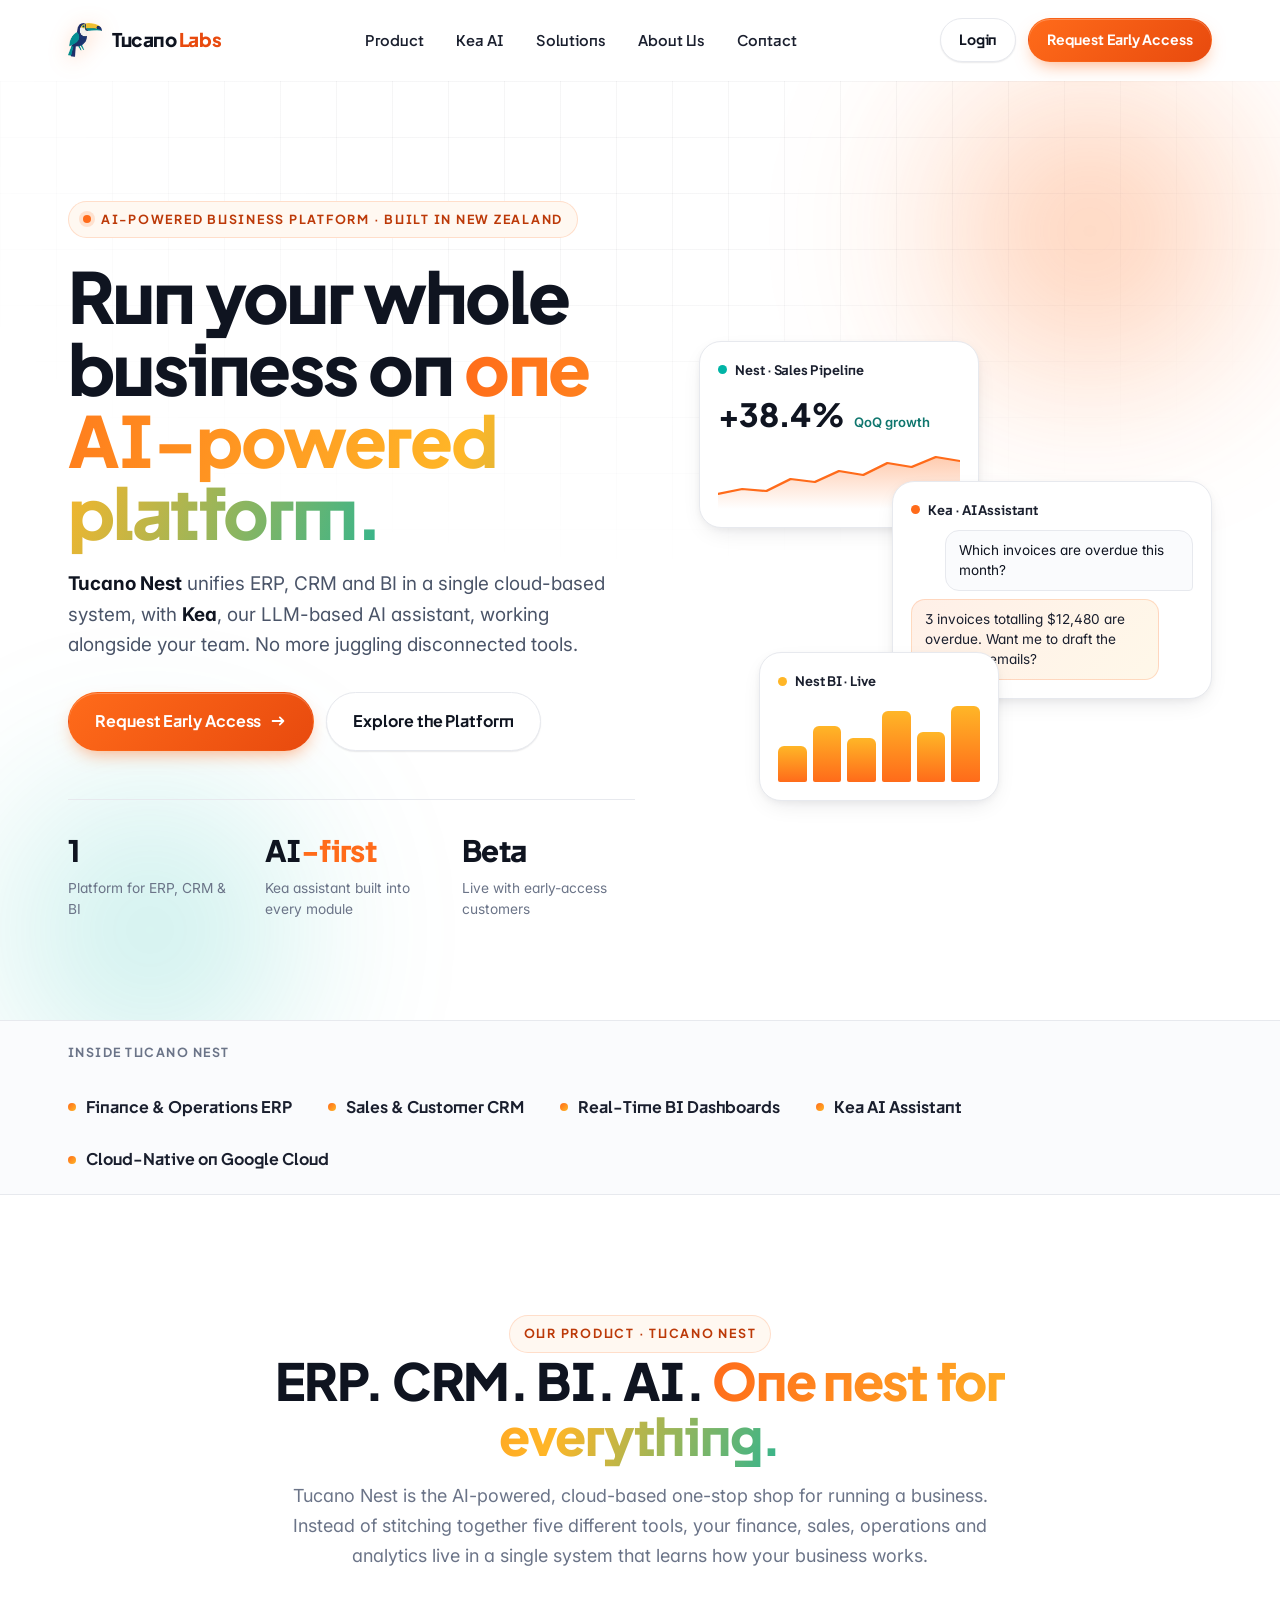
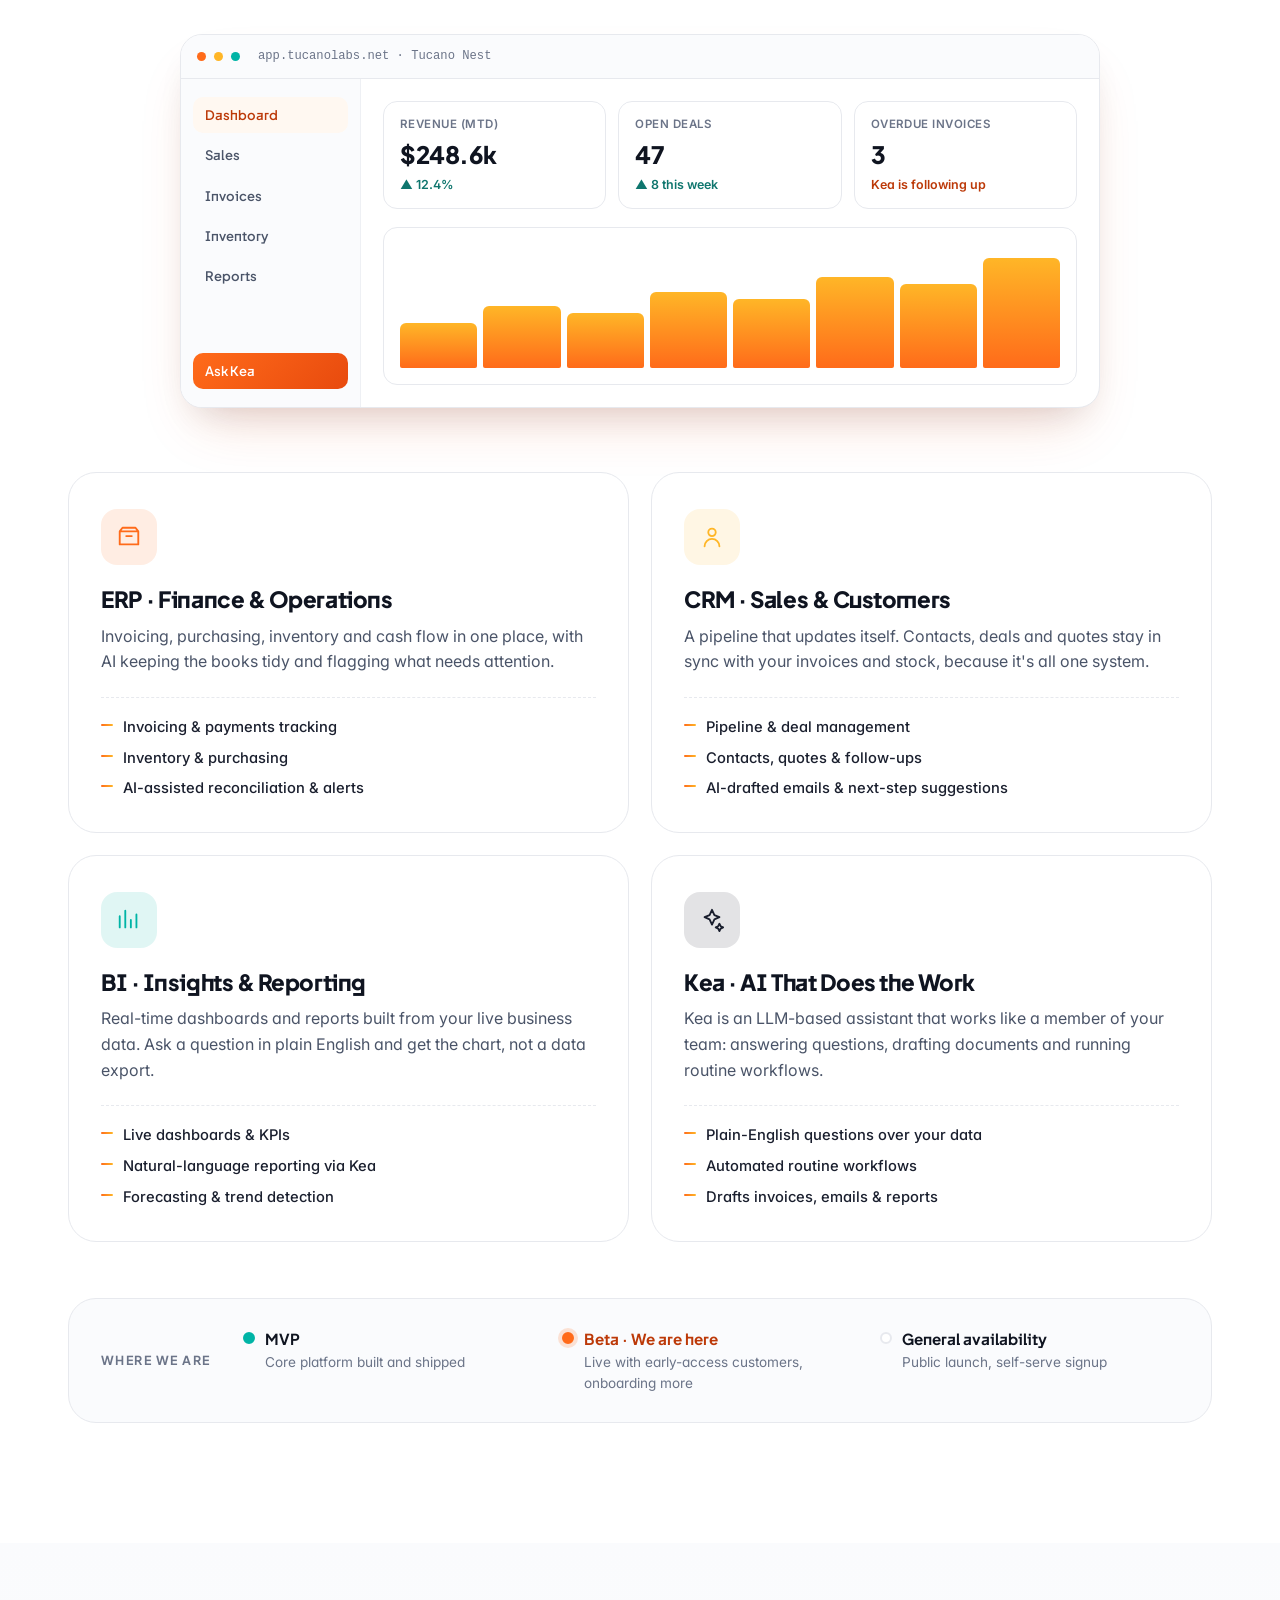
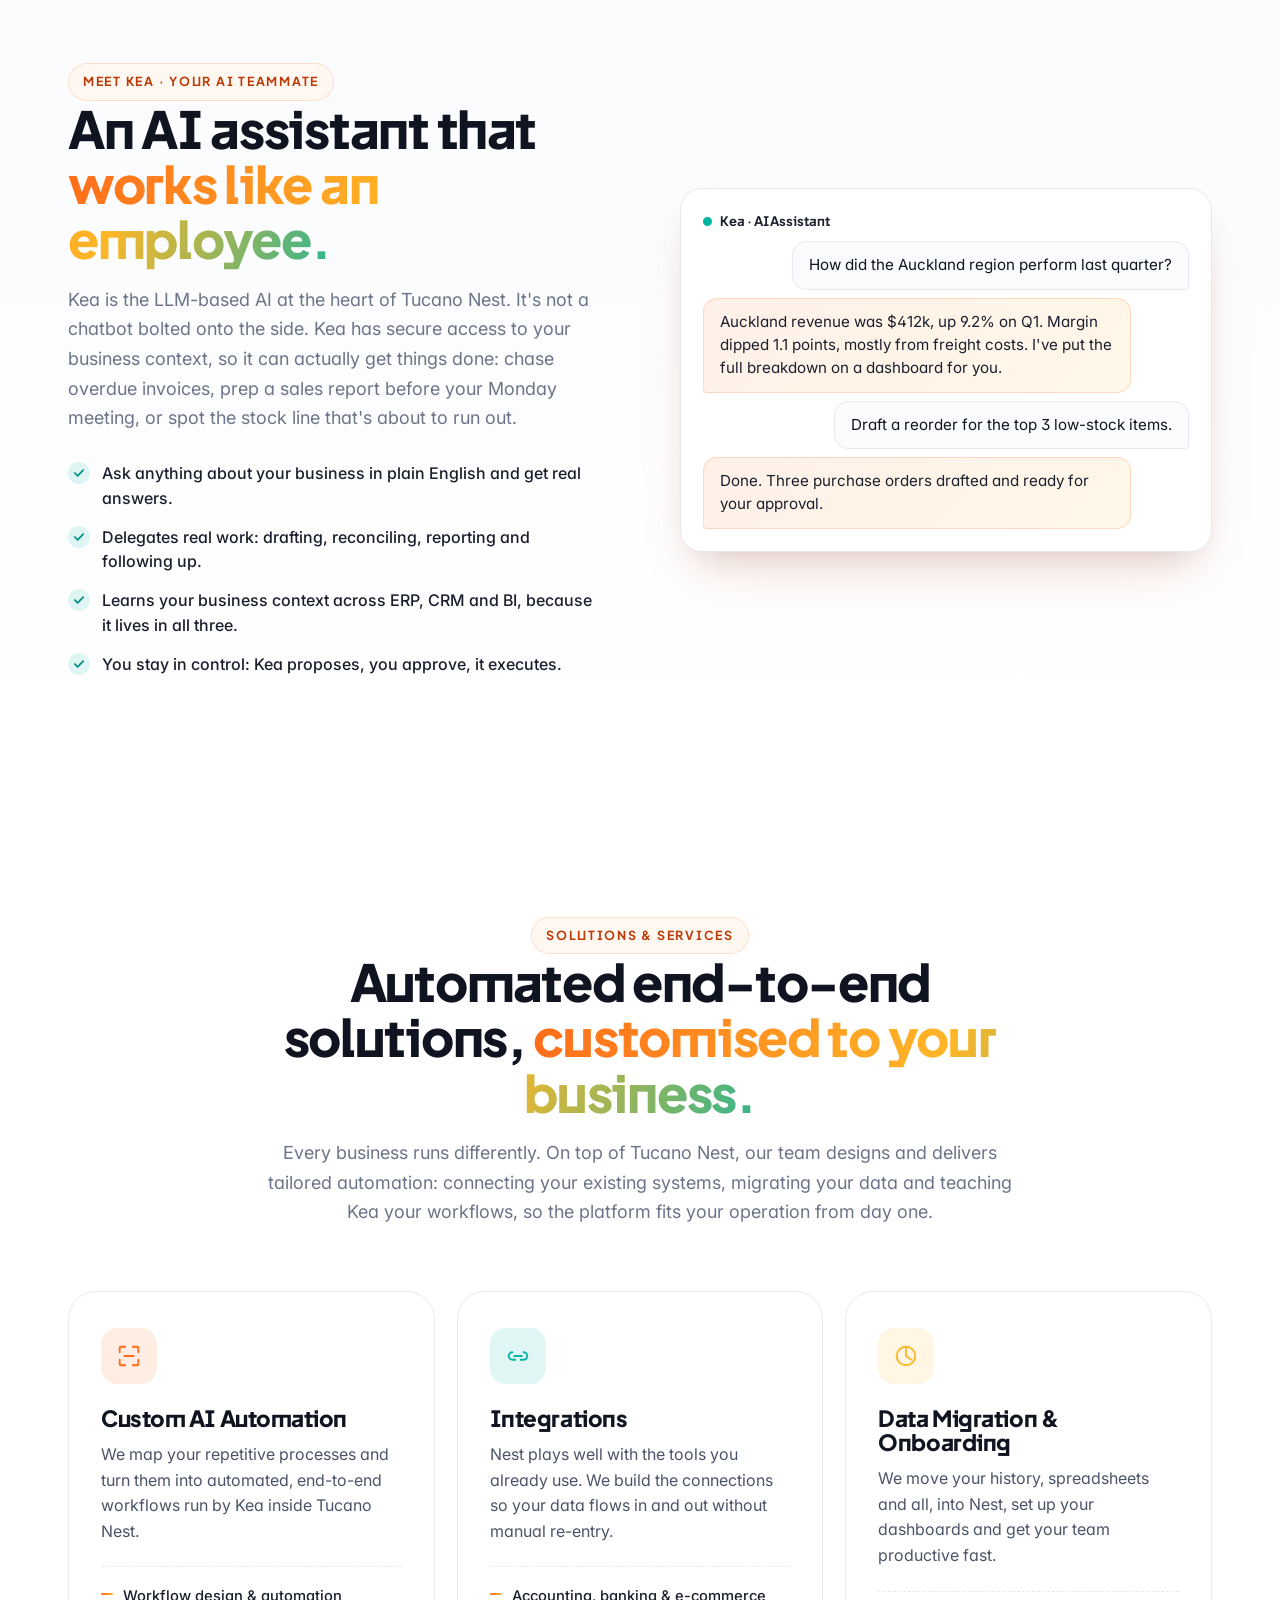
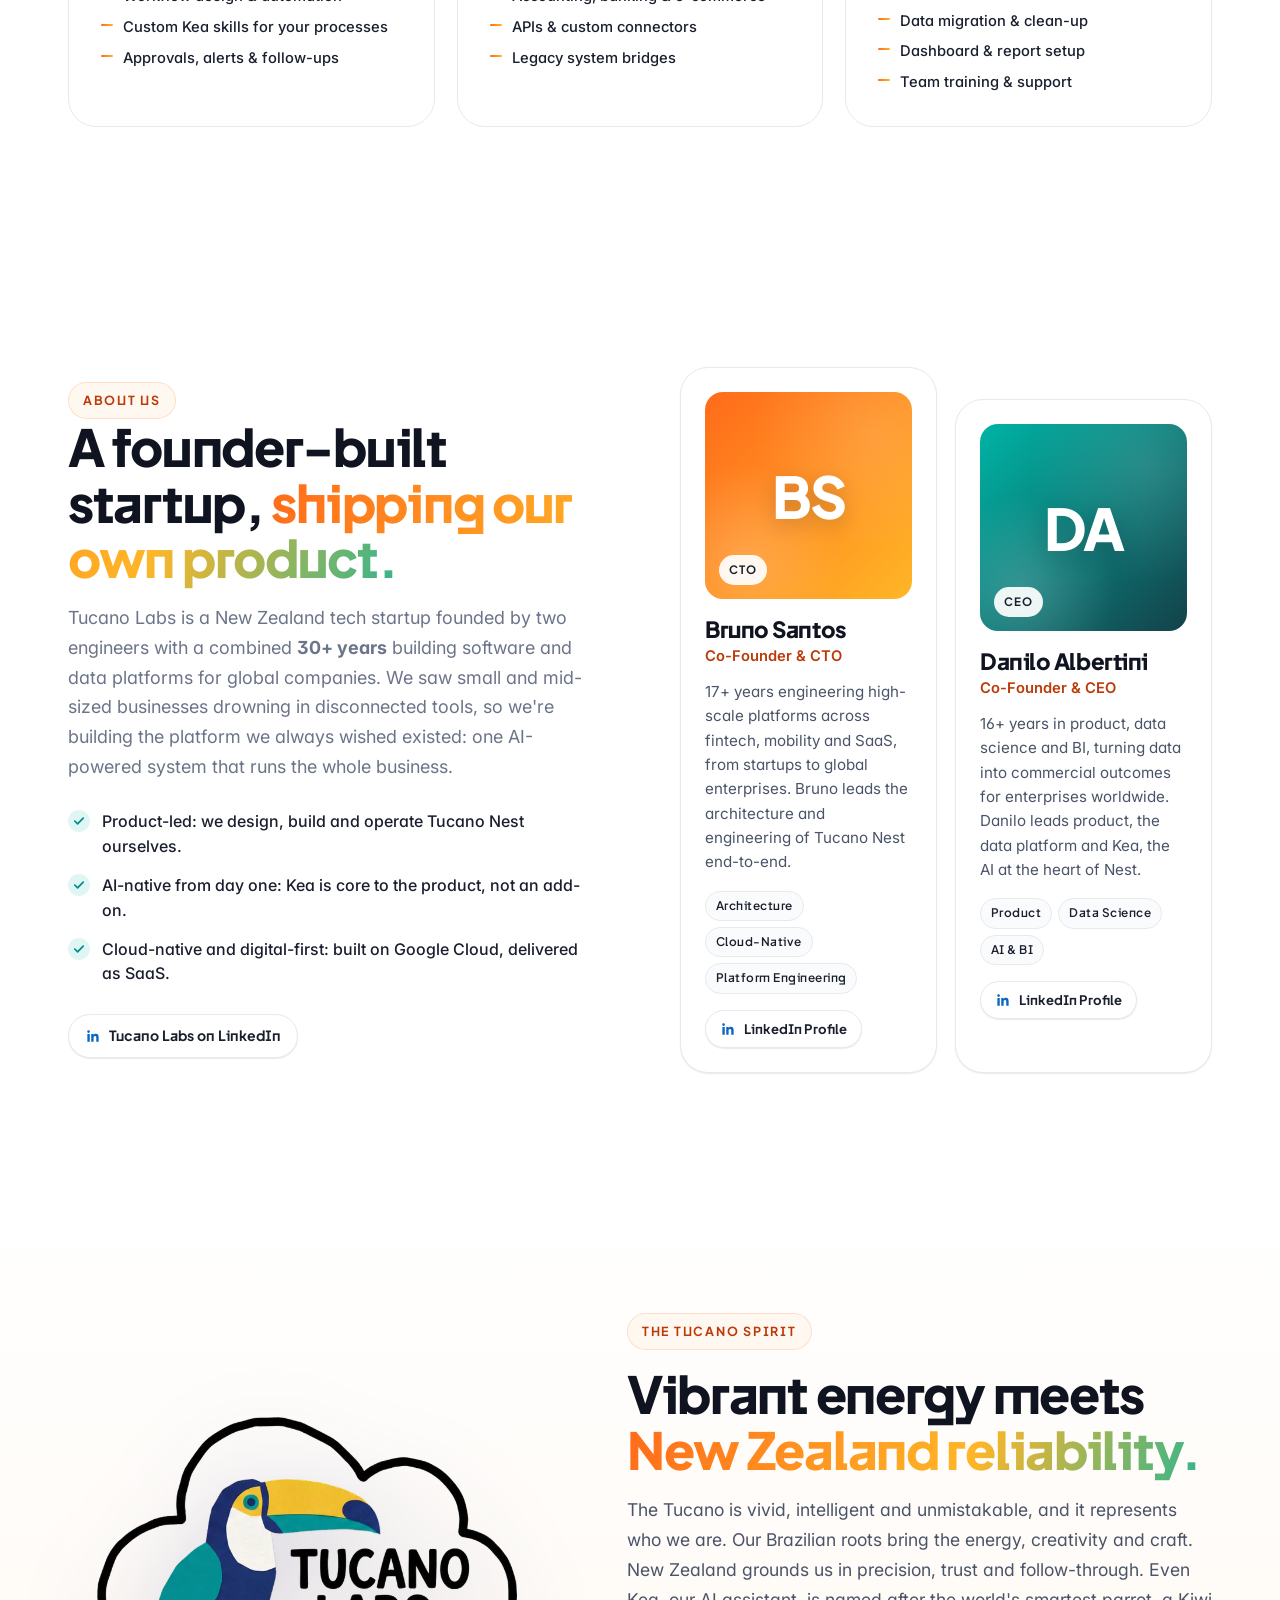
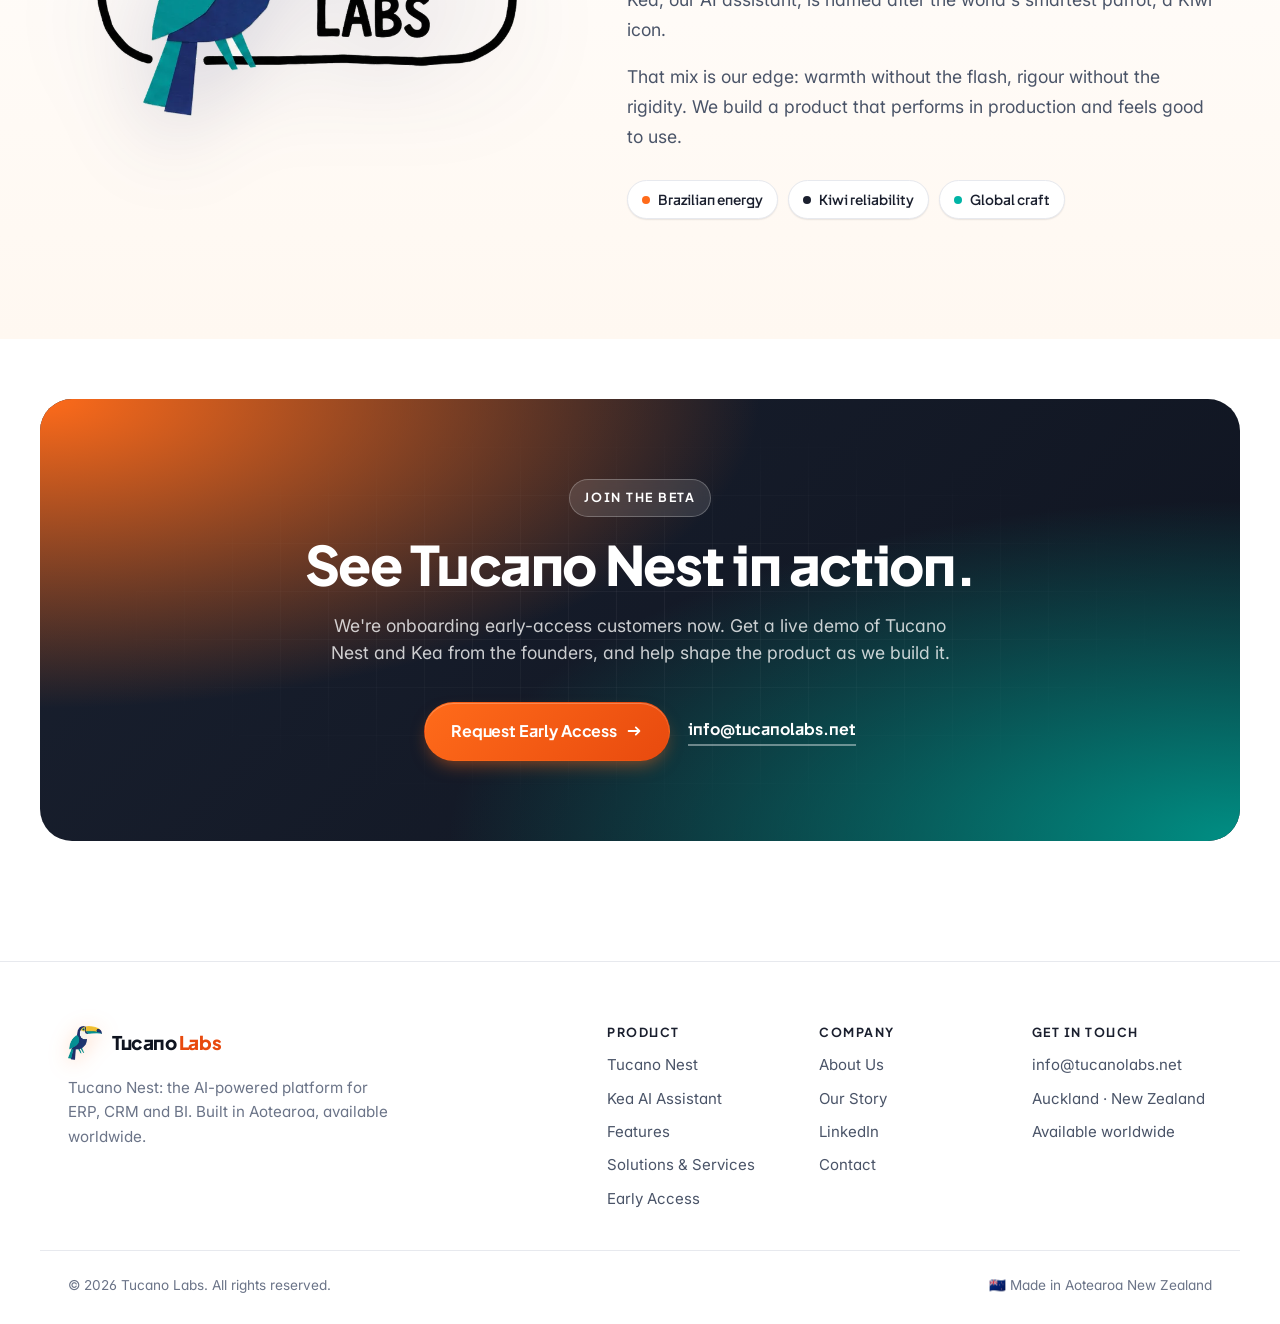
==== commit 399ba7ec: "Reach 100 Lighthouse scores and open the site to search and AI crawlers Performance 77 to 100: serve" ====
--- a/index.html
+++ b/index.html
@@ -9,15 +9,28 @@
       name="description"
       content="Tucano Labs is a New Zealand tech startup building Tucano Nest, the AI-powered, cloud-based all-in-one business platform that unifies ERP, CRM and BI, with Kea, an LLM-based AI assistant that works like a member of your team."
     />
+    <meta
+      name="robots"
+      content="index, follow, max-image-preview:large, max-snippet:-1, max-video-preview:-1"
+    />
     <link rel="preconnect" href="https://fonts.googleapis.com" />
     <link rel="preconnect" href="https://fonts.gstatic.com" crossorigin />
+    <!-- Load fonts without blocking first paint; system fonts show until ready -->
     <link
       href="https://fonts.googleapis.com/css2?family=Plus+Jakarta+Sans:wght@500;600;700;800&family=Inter:wght@400;500;600&display=swap"
       rel="stylesheet"
+      media="print"
+      onload="this.media='all'"
     />
+    <noscript>
+      <link
+        href="https://fonts.googleapis.com/css2?family=Plus+Jakarta+Sans:wght@500;600;700;800&family=Inter:wght@400;500;600&display=swap"
+        rel="stylesheet"
+      />
+    </noscript>
     <link rel="stylesheet" href="styles.css" />
-    <link rel="icon" type="image/png" href="tucano-labs-logo.png" />
-    <link rel="apple-touch-icon" href="tucano-labs-logo.png" />
+    <link rel="icon" type="image/png" href="favicon-64.png" />
+    <link rel="apple-touch-icon" href="favicon-64.png" />
 
     <link rel="canonical" href="https://tucanolabs.net/" />
 
@@ -31,6 +44,10 @@
       content="One AI-powered platform to run your whole business. Tucano Nest unifies ERP, CRM and BI, with Kea, an LLM-based AI assistant built in."
     />
     <meta property="og:image" content="https://tucanolabs.net/tucano-labs-logo1.png" />
+    <meta property="og:image:width" content="959" />
+    <meta property="og:image:height" content="682" />
+    <meta property="og:image:alt" content="Tucano Labs logo" />
+    <meta property="og:locale" content="en_NZ" />
 
     <meta name="twitter:card" content="summary_large_image" />
     <meta name="twitter:title" content="Tucano Labs | Tucano Nest — AI-Powered ERP, CRM & BI in One Platform" />
@@ -39,6 +56,7 @@
       content="One AI-powered platform to run your whole business. Tucano Nest unifies ERP, CRM and BI, with Kea, an LLM-based AI assistant built in."
     />
     <meta name="twitter:image" content="https://tucanolabs.net/tucano-labs-logo1.png" />
+    <meta name="twitter:image:alt" content="Tucano Labs logo" />
 
     <!-- Structured data: tells Google what the business is -->
     <script type="application/ld+json">
@@ -98,11 +116,13 @@
     <!-- ============ NAV ============ -->
     <header class="nav" id="nav">
       <div class="container nav__inner">
-        <a href="#top" class="brand" aria-label="Tucano Labs home">
+        <a href="#top" class="brand" aria-label="TucanoLabs home">
           <img
             class="brand__mark"
-            src="tucano-labs-logo.png"
+            src="tucano-mark-128.webp"
             alt=""
+            width="34"
+            height="34"
             aria-hidden="true"
           />
           <span class="brand__word">Tucano<span class="brand__accent">Labs</span></span>
@@ -790,8 +810,11 @@
           <div class="spirit__art" aria-hidden="true">
             <img
               class="spirit__logo"
-              src="tucano-labs-logo1.png"
+              src="tucano-spirit-720.webp"
               alt="Tucano Labs logo"
+              width="720"
+              height="512"
+              loading="lazy"
             />
           </div>
           <div class="spirit__copy">
@@ -853,8 +876,10 @@
           <a href="#top" class="brand brand--footer">
             <img
               class="brand__mark"
-              src="tucano-labs-logo.png"
+              src="tucano-mark-128.webp"
               alt=""
+              width="34"
+              height="34"
               aria-hidden="true"
             />
             <span class="brand__word">Tucano<span class="brand__accent">Labs</span></span>
@@ -866,7 +891,7 @@
         </div>
         <div class="footer__cols">
           <div>
-            <h4>Product</h4>
+            <h3>Product</h3>
             <ul>
               <li><a href="#product">Tucano Nest</a></li>
               <li><a href="#kea">Kea AI Assistant</a></li>
@@ -876,7 +901,7 @@
             </ul>
           </div>
           <div>
-            <h4>Company</h4>
+            <h3>Company</h3>
             <ul>
               <li><a href="#about">About Us</a></li>
               <li><a href="#spirit">Our Story</a></li>
@@ -887,7 +912,7 @@
             </ul>
           </div>
           <div>
-            <h4>Get in touch</h4>
+            <h3>Get in touch</h3>
             <ul>
               <li><a href="mailto:info@tucanolabs.net">info@tucanolabs.net</a></li>
               <li>Auckland · New Zealand</li>
--- a/styles.css
+++ b/styles.css
@@ -9,6 +9,10 @@
   --yellow: #ffb627;
   --teal: #00b4a6;
   --teal-deep: #008f84;
+
+  /* Darker variants for small text: meet WCAG AA contrast on light backgrounds */
+  --orange-text: #bc3908;
+  --teal-text: #0f766e;
 
   /* Neutrals */
   --ink: #0f1420;
@@ -143,7 +147,7 @@
   font-weight: 700;
   letter-spacing: 0.14em;
   text-transform: uppercase;
-  color: var(--orange-deep);
+  color: var(--orange-text);
   background: var(--bg-tint);
   border: 1px solid rgba(255, 107, 26, 0.18);
   padding: 8px 14px;
@@ -340,7 +344,7 @@
 }
 
 .brand__accent {
-  color: var(--orange);
+  color: var(--orange-deep);
   margin-left: 2px;
 }
 
@@ -550,7 +554,7 @@
 
 .card__delta {
   font-size: 0.82rem;
-  color: var(--teal-deep);
+  color: var(--teal-text);
   font-weight: 600;
 }
 
@@ -866,7 +870,7 @@
   margin-top: 4px;
   font-size: 0.92rem;
   font-weight: 600;
-  color: var(--orange-deep);
+  color: var(--orange-text);
 }
 
 .founder__bio {
@@ -1072,7 +1076,7 @@
   gap: 32px;
 }
 
-.footer__cols h4 {
+.footer__cols h3 {
   font-size: 0.78rem;
   font-weight: 700;
   letter-spacing: 0.12em;
@@ -1213,7 +1217,7 @@
 }
 
 .shot__navitem--on {
-  color: var(--orange-deep);
+  color: var(--orange-text);
   background: var(--bg-tint);
 }
 
@@ -1265,11 +1269,11 @@
 .shot__kpi-delta {
   font-size: 0.78rem;
   font-weight: 600;
-  color: var(--teal-deep);
+  color: var(--teal-text);
 }
 
 .shot__kpi-delta--warn {
-  color: var(--orange-deep);
+  color: var(--orange-text);
 }
 
 .shot__chart {
@@ -1355,7 +1359,7 @@
 }
 
 .stage__step--now .stage__name {
-  color: var(--orange-deep);
+  color: var(--orange-text);
 }
 
 .stage__desc {
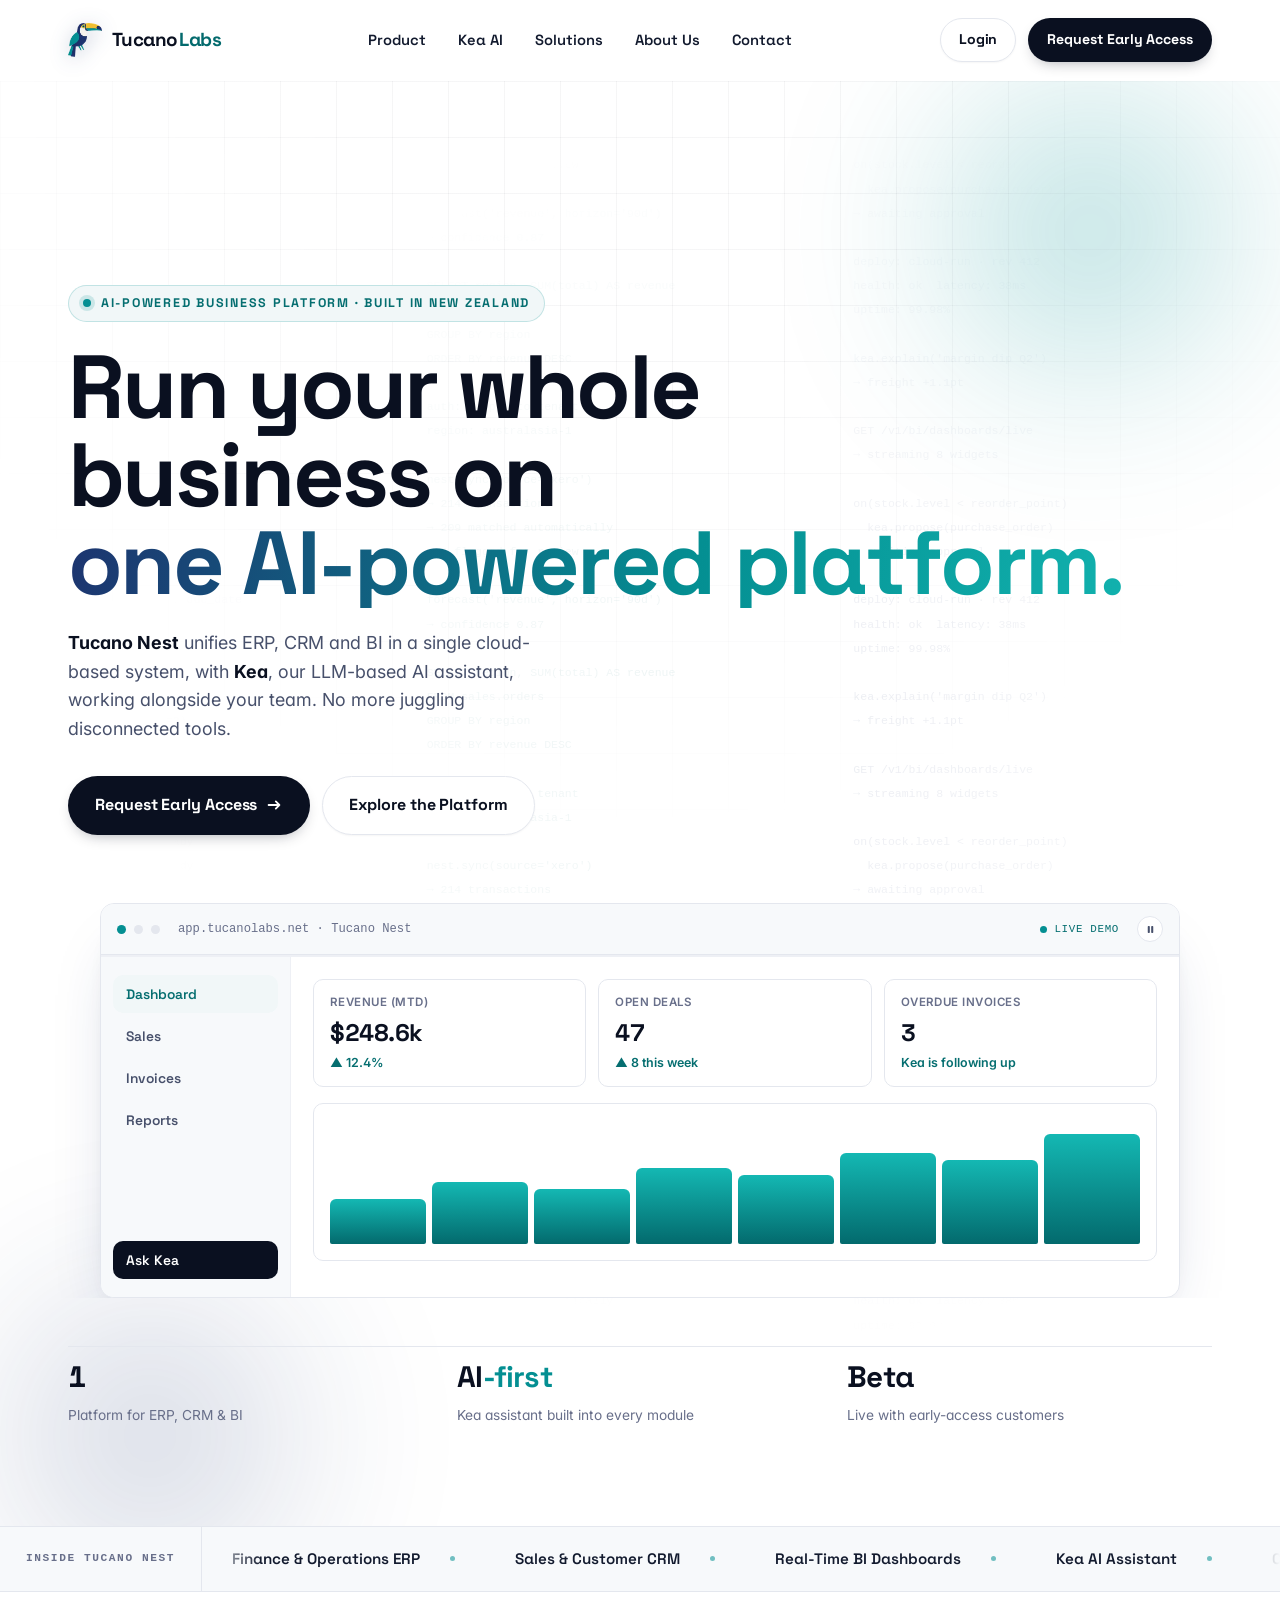
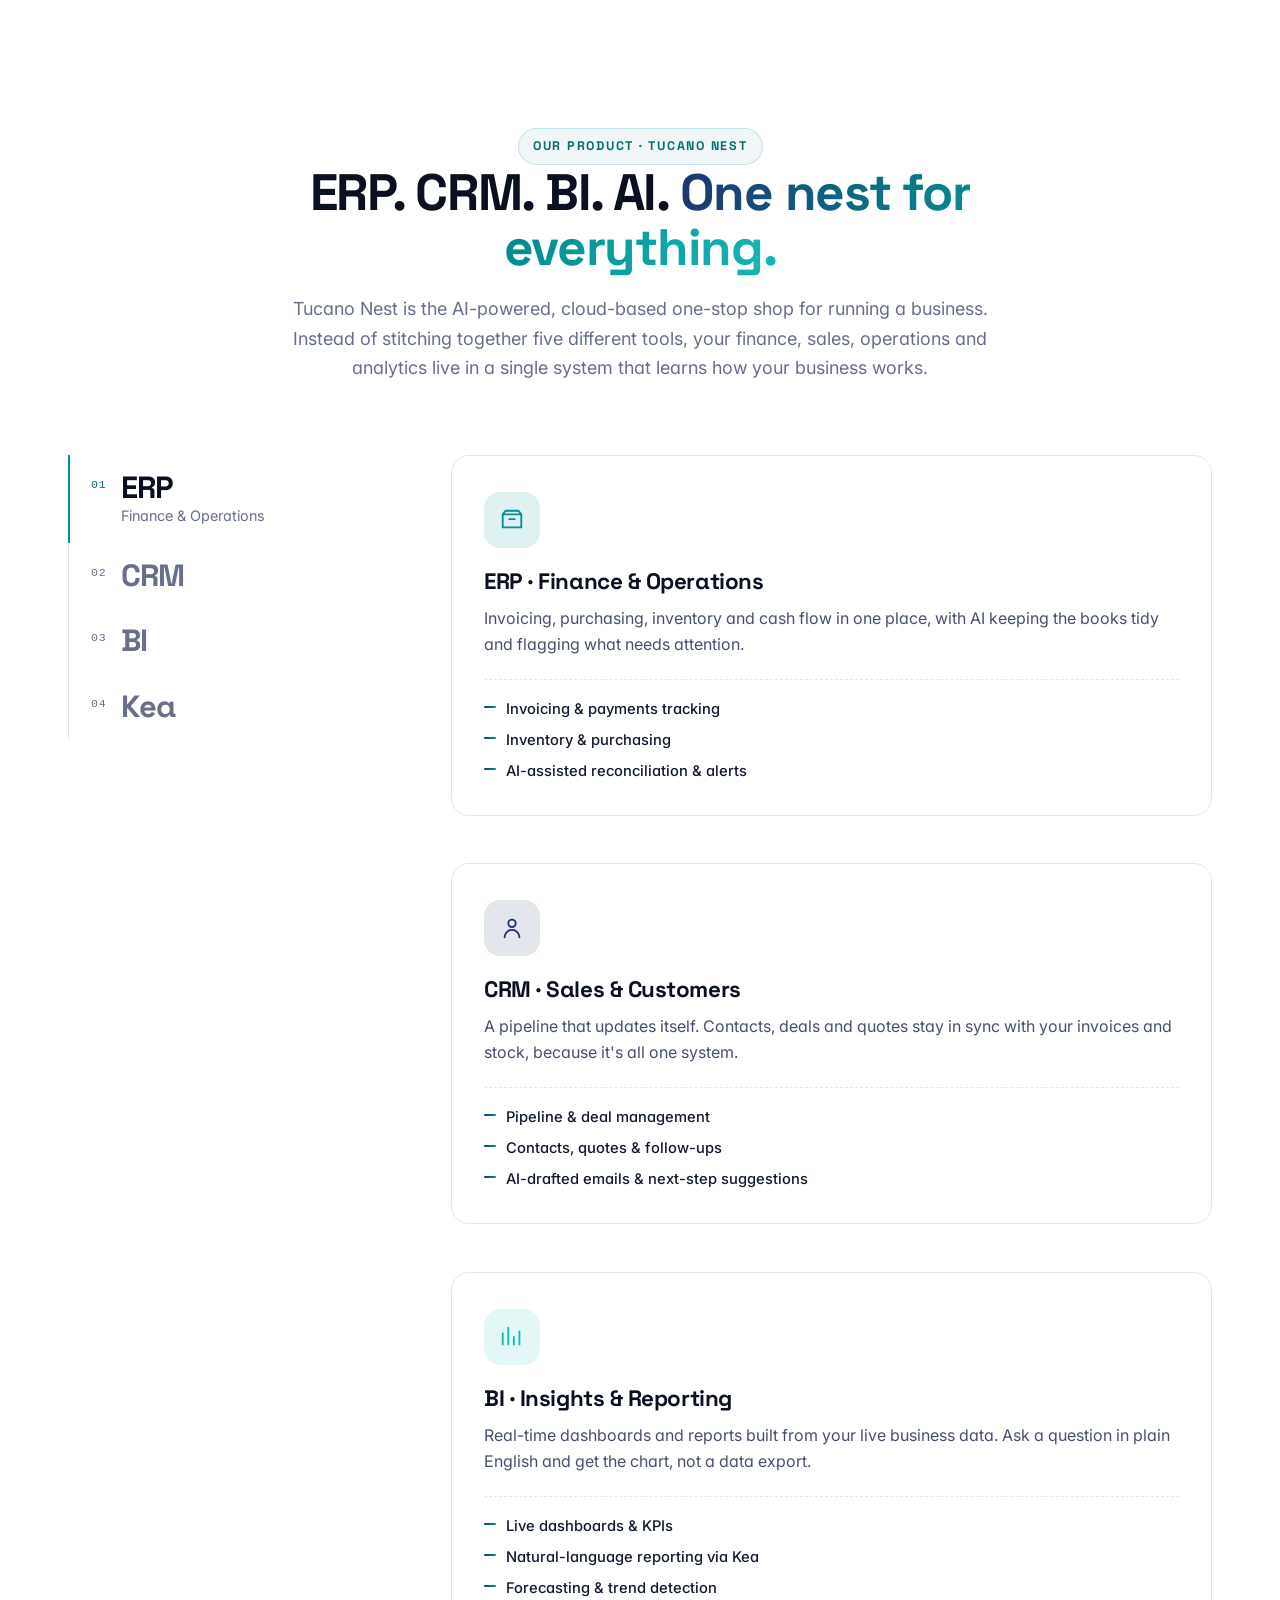
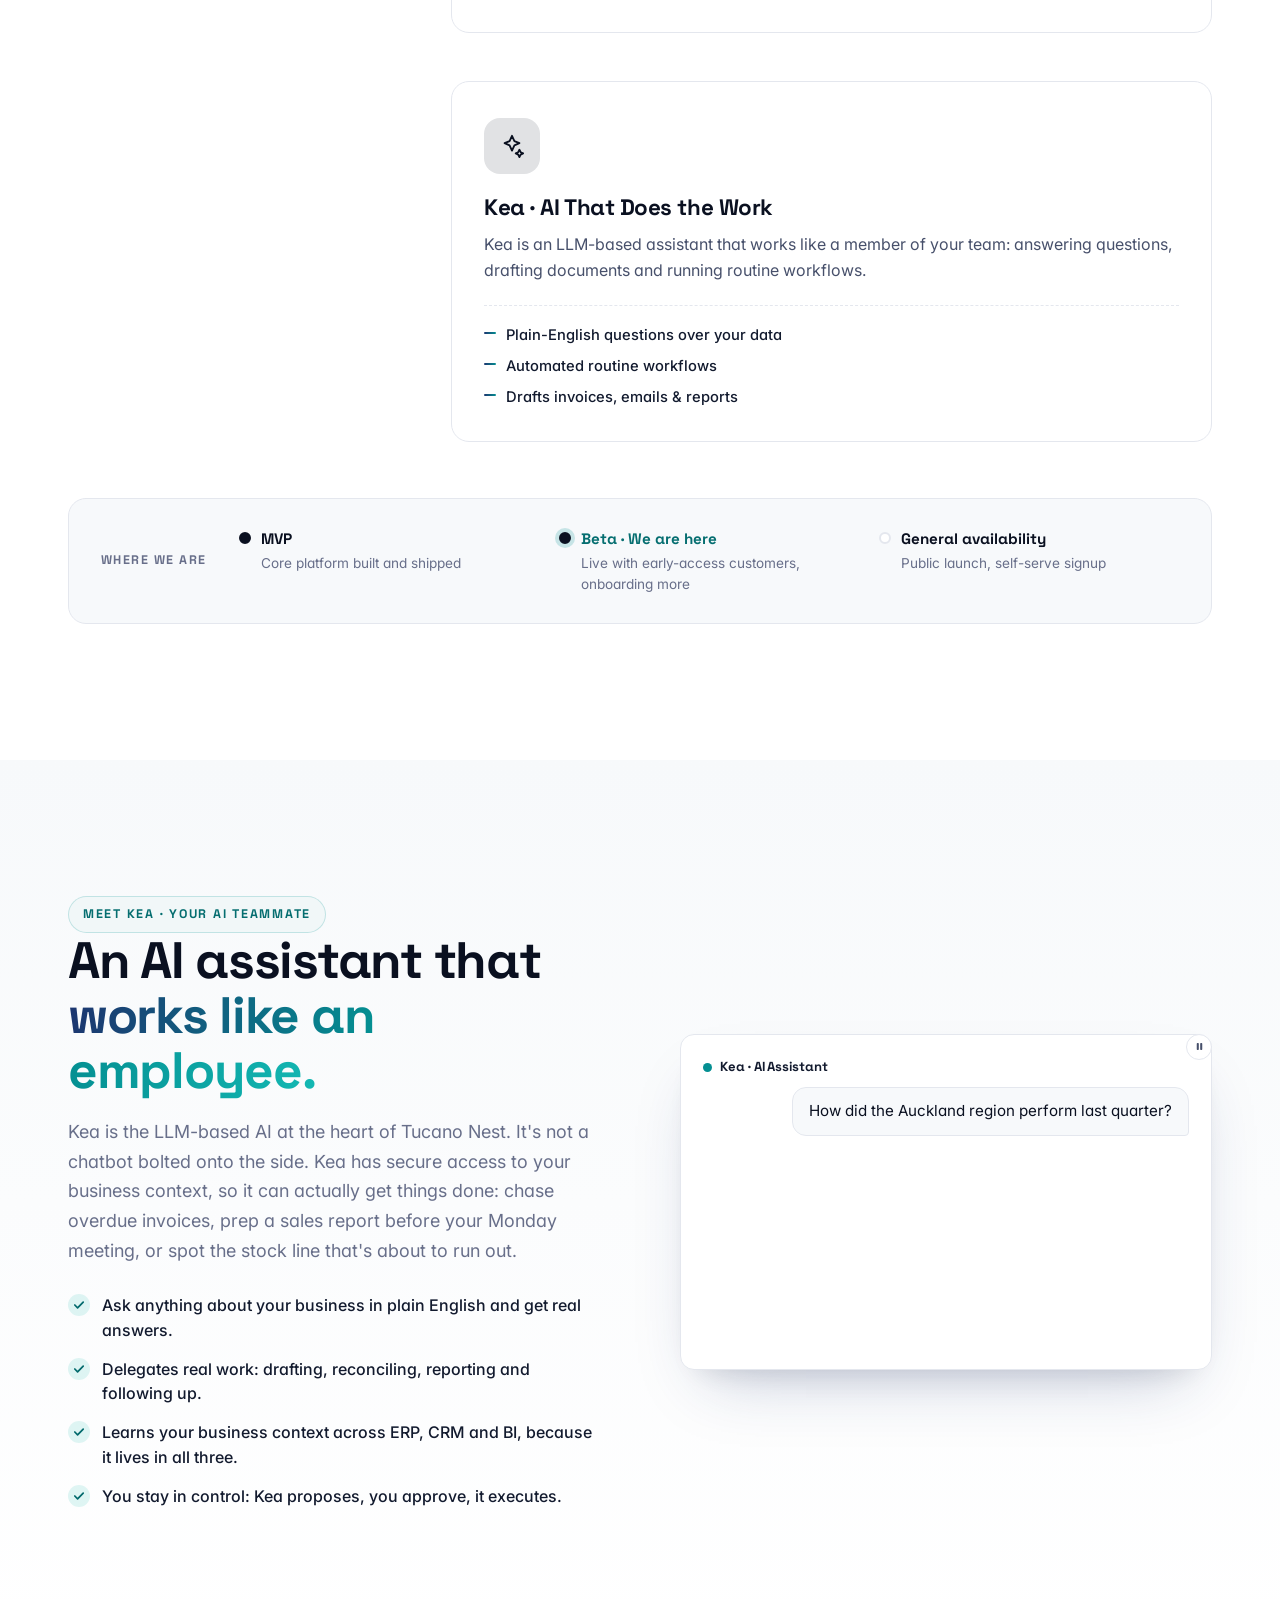
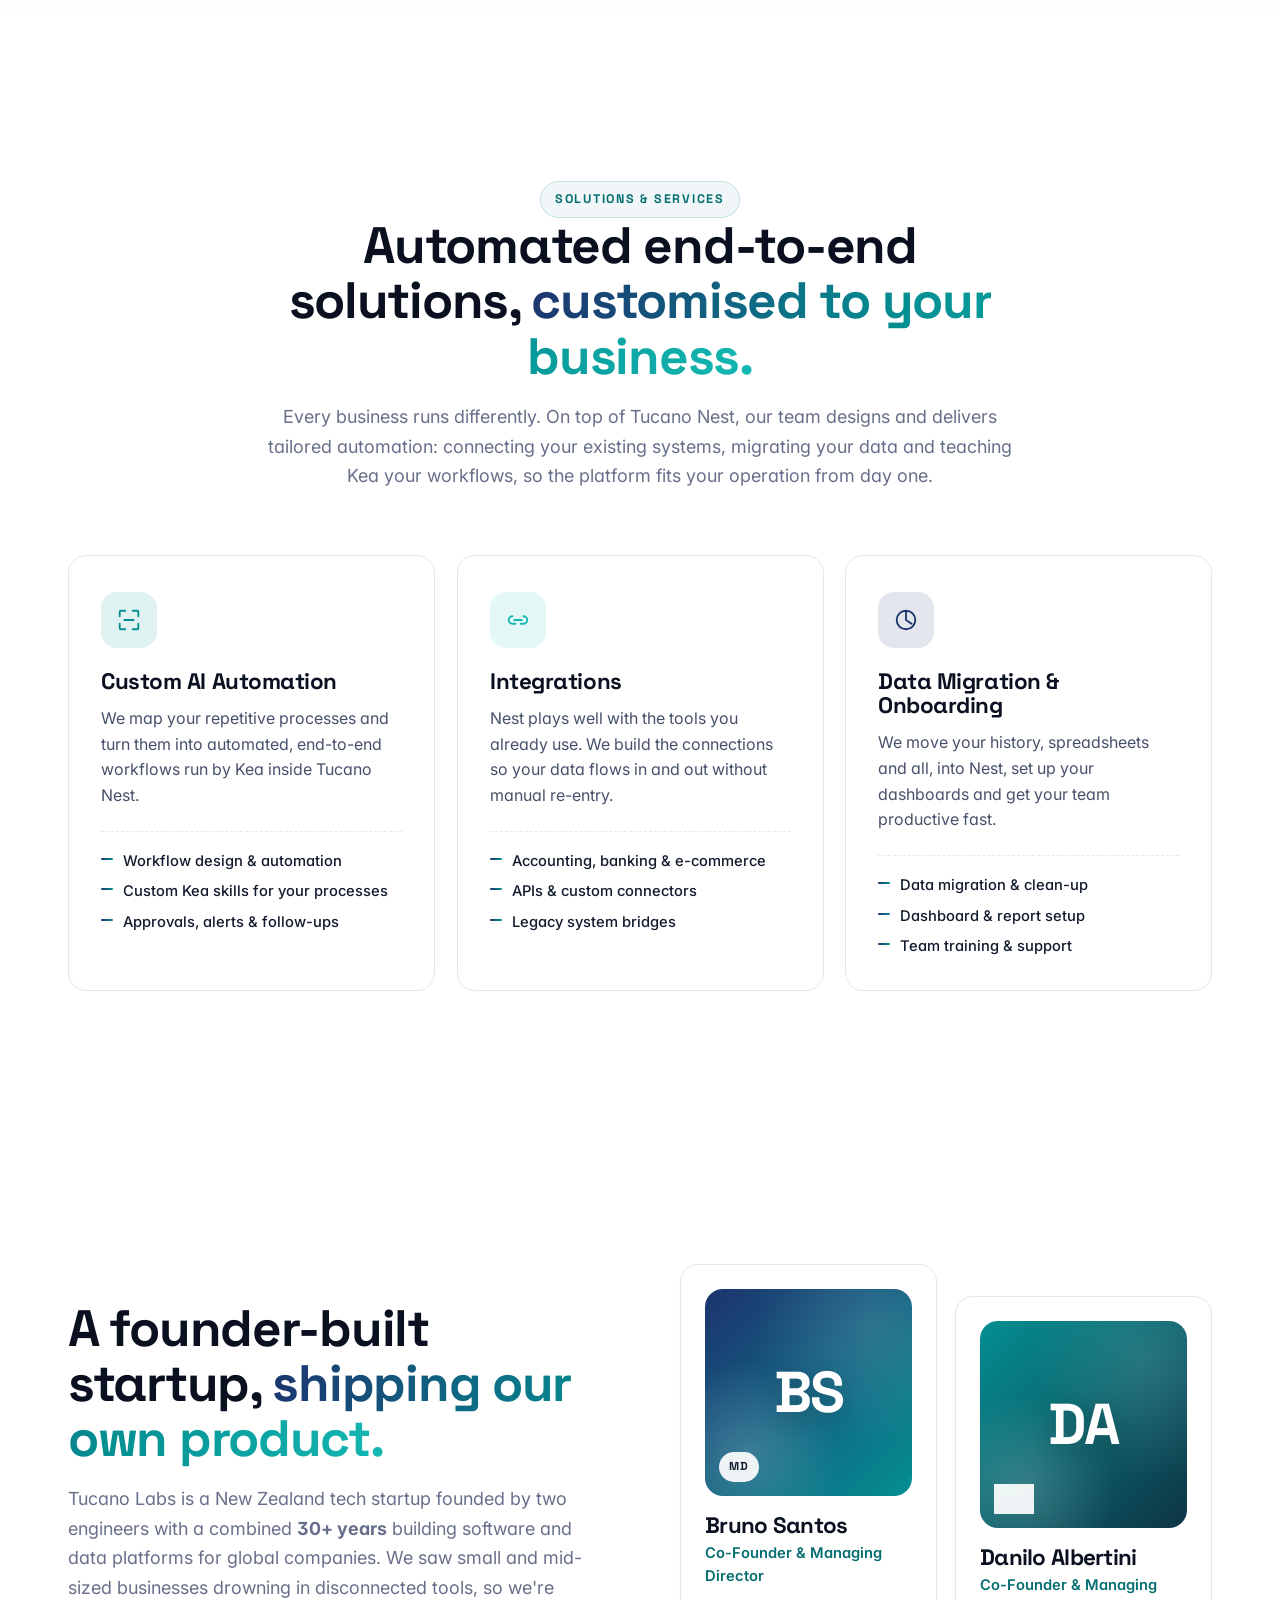
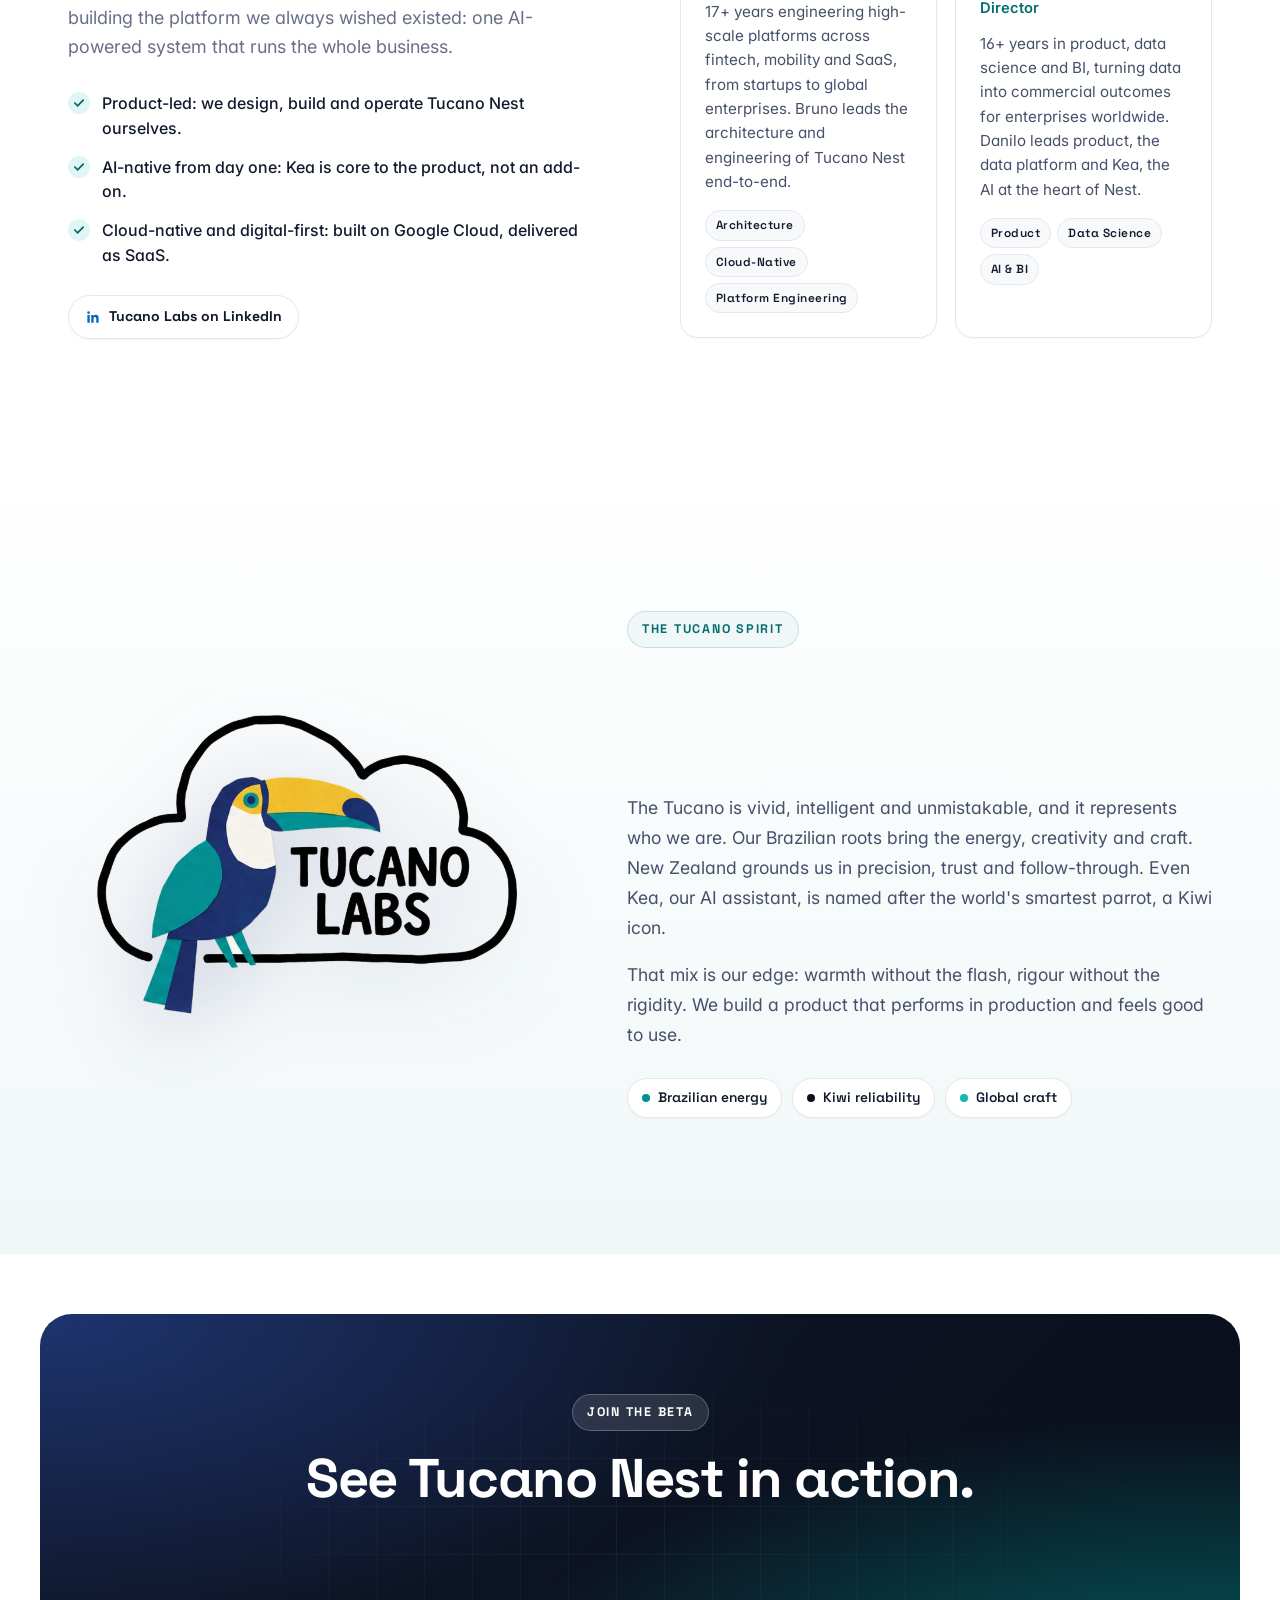
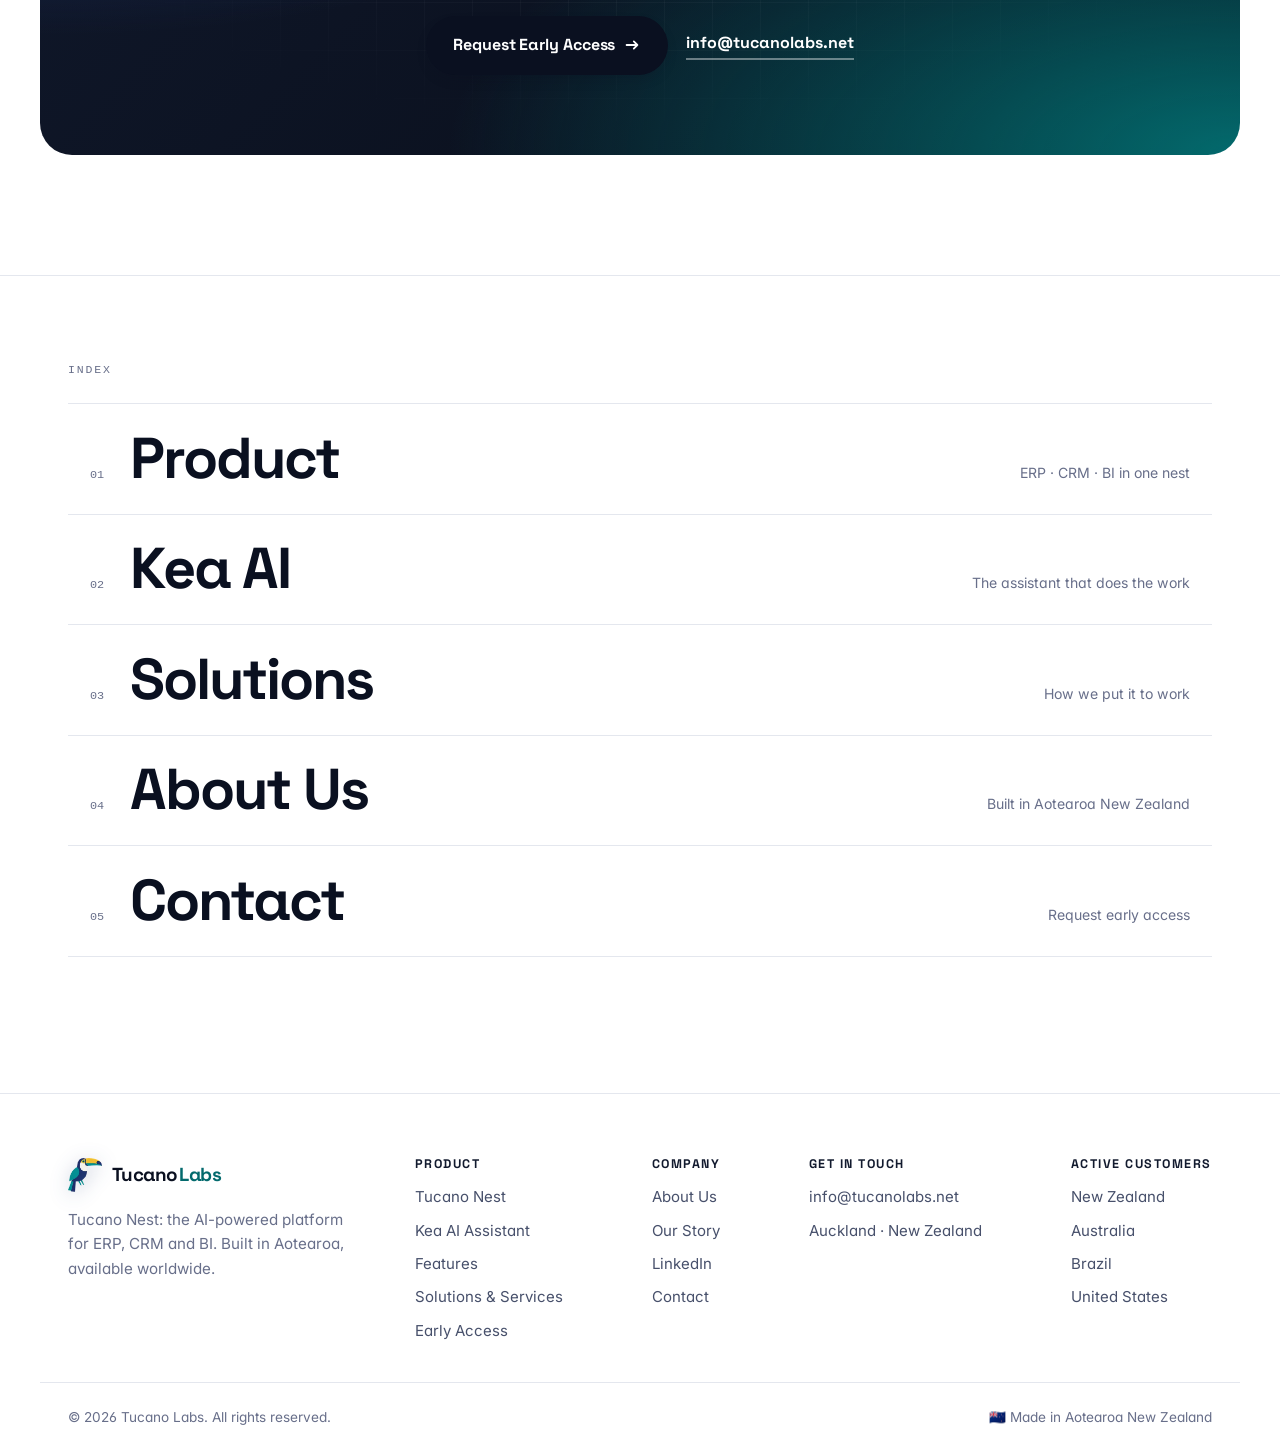
==== commit c9e7527d: "Rebuild the site around the toucan palette and a self-running product demo Colour comes from the tou" ====
--- a/index.html
+++ b/index.html
@@ -13,18 +13,26 @@
       name="robots"
       content="index, follow, max-image-preview:large, max-snippet:-1, max-video-preview:-1"
     />
+    <meta name="google-site-verification" content="H97yYlpD65kiImbA-GM8EWQJBRWjMu_ALXlVemX34n0" />
+    <meta name="msvalidate.01" content="07813ACABB6659F6CC196B9533F18536" />
     <link rel="preconnect" href="https://fonts.googleapis.com" />
     <link rel="preconnect" href="https://fonts.gstatic.com" crossorigin />
     <!-- Load fonts without blocking first paint; system fonts show until ready -->
     <link
-      href="https://fonts.googleapis.com/css2?family=Plus+Jakarta+Sans:wght@500;600;700;800&family=Inter:wght@400;500;600&display=swap"
+      href="https://fonts.googleapis.com/css2?family=Space+Grotesk:wght@500;600;700&family=Inter:wght@400;500;600&display=swap"
       rel="stylesheet"
       media="print"
       onload="this.media='all'"
     />
+    <script>
+      // marca antes da pintura: sem JS nada fica escondido
+      if (!matchMedia("(prefers-reduced-motion: reduce)").matches) {
+        document.documentElement.classList.add("js-reveal");
+      }
+    </script>
     <noscript>
       <link
-        href="https://fonts.googleapis.com/css2?family=Plus+Jakarta+Sans:wght@500;600;700;800&family=Inter:wght@400;500;600&display=swap"
+        href="https://fonts.googleapis.com/css2?family=Space+Grotesk:wght@500;600;700&family=Inter:wght@400;500;600&display=swap"
         rel="stylesheet"
       />
     </noscript>
@@ -78,18 +86,22 @@
               "addressLocality": "Auckland",
               "addressCountry": "NZ"
             },
+            "areaServed": [
+              { "@type": "Country", "name": "New Zealand" },
+              { "@type": "Country", "name": "Australia" },
+              { "@type": "Country", "name": "Brazil" },
+              { "@type": "Country", "name": "United States" }
+            ],
             "founder": [
               {
                 "@type": "Person",
                 "name": "Bruno Santos",
-                "jobTitle": "Co-Founder & CTO",
-                "sameAs": "https://www.linkedin.com/in/bruno-rodrigues-santos-739b7030/"
+                "jobTitle": "Co-Founder & Managing Director"
               },
               {
                 "@type": "Person",
                 "name": "Danilo Albertini",
-                "jobTitle": "Co-Founder & CEO",
-                "sameAs": "https://www.linkedin.com/in/danilo-albertini-silva/"
+                "jobTitle": "Co-Founder & Managing Director"
               }
             ]
           },
@@ -150,9 +162,669 @@
     <main id="top">
       <section class="hero">
         <div class="hero__bg" aria-hidden="true">
-          <div class="hero__blob hero__blob--orange"></div>
+          <div class="hero__blob hero__blob--navy"></div>
           <div class="hero__blob hero__blob--teal"></div>
           <div class="hero__grid"></div>
+          <div class="codefall">
+            <pre class="codefall__col codefall__col--0">POST /v1/kea/query
+{ "ask": "overdue invoices" }
+→ 200 OK · 142ms
+ 
+SELECT invoice_id, amount, due_date
+FROM finance.invoices
+WHERE status = 'overdue'
+→ 3 rows · $12,480
+ 
+kea.draft(followup, rows=3)
+→ queued for approval
+ 
+module erp.finance     ready
+module crm.pipeline    ready
+module bi.dashboards   ready
+module kea.assistant   ready
+ 
+POST /v1/kea/query
+{ "ask": "overdue invoices" }
+→ 200 OK · 142ms
+ 
+SELECT invoice_id, amount, due_date
+FROM finance.invoices
+WHERE status = 'overdue'
+→ 3 rows · $12,480
+ 
+kea.draft(followup, rows=3)
+→ queued for approval
+ 
+module erp.finance     ready
+module crm.pipeline    ready
+module bi.dashboards   ready
+module kea.assistant   ready
+ 
+POST /v1/kea/query
+{ "ask": "overdue invoices" }
+→ 200 OK · 142ms
+ 
+SELECT invoice_id, amount, due_date
+FROM finance.invoices
+WHERE status = 'overdue'
+→ 3 rows · $12,480
+ 
+kea.draft(followup, rows=3)
+→ queued for approval
+ 
+module erp.finance     ready
+module crm.pipeline    ready
+module bi.dashboards   ready
+module kea.assistant   ready
+ 
+POST /v1/kea/query
+{ "ask": "overdue invoices" }
+→ 200 OK · 142ms
+ 
+SELECT invoice_id, amount, due_date
+FROM finance.invoices
+WHERE status = 'overdue'
+→ 3 rows · $12,480
+ 
+kea.draft(followup, rows=3)
+→ queued for approval
+ 
+module erp.finance     ready
+module crm.pipeline    ready
+module bi.dashboards   ready
+module kea.assistant   ready
+ 
+POST /v1/kea/query
+{ "ask": "overdue invoices" }
+→ 200 OK · 142ms
+ 
+SELECT invoice_id, amount, due_date
+FROM finance.invoices
+WHERE status = 'overdue'
+→ 3 rows · $12,480
+ 
+kea.draft(followup, rows=3)
+→ queued for approval
+ 
+module erp.finance     ready
+module crm.pipeline    ready
+module bi.dashboards   ready
+module kea.assistant   ready
+ 
+POST /v1/kea/query
+{ "ask": "overdue invoices" }
+→ 200 OK · 142ms
+ 
+SELECT invoice_id, amount, due_date
+FROM finance.invoices
+WHERE status = 'overdue'
+→ 3 rows · $12,480
+ 
+kea.draft(followup, rows=3)
+→ queued for approval
+ 
+module erp.finance     ready
+module crm.pipeline    ready
+module bi.dashboards   ready
+module kea.assistant   ready
+ 
+POST /v1/kea/query
+{ "ask": "overdue invoices" }
+→ 200 OK · 142ms
+ 
+SELECT invoice_id, amount, due_date
+FROM finance.invoices
+WHERE status = 'overdue'
+→ 3 rows · $12,480
+ 
+kea.draft(followup, rows=3)
+→ queued for approval
+ 
+module erp.finance     ready
+module crm.pipeline    ready
+module bi.dashboards   ready
+module kea.assistant   ready
+ 
+POST /v1/kea/query
+{ "ask": "overdue invoices" }
+→ 200 OK · 142ms
+ 
+SELECT invoice_id, amount, due_date
+FROM finance.invoices
+WHERE status = 'overdue'
+→ 3 rows · $12,480
+ 
+kea.draft(followup, rows=3)
+→ queued for approval
+ 
+module erp.finance     ready
+module crm.pipeline    ready
+module bi.dashboards   ready
+module kea.assistant   ready
+ 
+POST /v1/kea/query
+{ "ask": "overdue invoices" }
+→ 200 OK · 142ms
+ 
+SELECT invoice_id, amount, due_date
+FROM finance.invoices
+WHERE status = 'overdue'
+→ 3 rows · $12,480
+ 
+kea.draft(followup, rows=3)
+→ queued for approval
+ 
+module erp.finance     ready
+module crm.pipeline    ready
+module bi.dashboards   ready
+module kea.assistant   ready
+ 
+POST /v1/kea/query
+{ "ask": "overdue invoices" }
+→ 200 OK · 142ms
+ 
+SELECT invoice_id, amount, due_date
+FROM finance.invoices
+WHERE status = 'overdue'
+→ 3 rows · $12,480
+ 
+kea.draft(followup, rows=3)
+→ queued for approval
+ 
+module erp.finance     ready
+module crm.pipeline    ready
+module bi.dashboards   ready
+module kea.assistant   ready
+ 
+POST /v1/kea/query
+{ "ask": "overdue invoices" }
+→ 200 OK · 142ms
+ 
+SELECT invoice_id, amount, due_date
+FROM finance.invoices
+WHERE status = 'overdue'
+→ 3 rows · $12,480
+ 
+kea.draft(followup, rows=3)
+→ queued for approval
+ 
+module erp.finance     ready
+module crm.pipeline    ready
+module bi.dashboards   ready
+module kea.assistant   ready
+ 
+POST /v1/kea/query
+{ "ask": "overdue invoices" }
+→ 200 OK · 142ms
+ 
+SELECT invoice_id, amount, due_date
+FROM finance.invoices
+WHERE status = 'overdue'
+→ 3 rows · $12,480
+ 
+kea.draft(followup, rows=3)
+→ queued for approval
+ 
+module erp.finance     ready
+module crm.pipeline    ready
+module bi.dashboards   ready
+module kea.assistant   ready
+ 
+POST /v1/kea/query
+{ "ask": "overdue invoices" }
+→ 200 OK · 142ms
+ 
+SELECT invoice_id, amount, due_date
+FROM finance.invoices
+WHERE status = 'overdue'
+→ 3 rows · $12,480
+ 
+kea.draft(followup, rows=3)
+→ queued for approval
+ 
+module erp.finance     ready
+module crm.pipeline    ready
+module bi.dashboards   ready
+module kea.assistant   ready
+ 
+POST /v1/kea/query
+{ "ask": "overdue invoices" }
+→ 200 OK · 142ms
+ 
+SELECT invoice_id, amount, due_date
+FROM finance.invoices
+WHERE status = 'overdue'
+→ 3 rows · $12,480
+ 
+kea.draft(followup, rows=3)
+→ queued for approval
+ 
+module erp.finance     ready
+module crm.pipeline    ready
+module bi.dashboards   ready
+module kea.assistant   ready
+ </pre>
+            <pre class="codefall__col codefall__col--1">nest.sync(source='xero')
+→ 214 transactions
+→ 209 matched automatically
+→ 5 flagged for review
+ 
+forecast('revenue', horizon='90d')
+→ confidence 0.87
+ 
+SELECT region, SUM(total) AS revenue
+FROM sales.orders
+GROUP BY region
+ORDER BY revenue DESC
+ 
+auth: scoped to tenant
+region: australasia-1
+ 
+nest.sync(source='xero')
+→ 214 transactions
+→ 209 matched automatically
+→ 5 flagged for review
+ 
+forecast('revenue', horizon='90d')
+→ confidence 0.87
+ 
+SELECT region, SUM(total) AS revenue
+FROM sales.orders
+GROUP BY region
+ORDER BY revenue DESC
+ 
+auth: scoped to tenant
+region: australasia-1
+ 
+nest.sync(source='xero')
+→ 214 transactions
+→ 209 matched automatically
+→ 5 flagged for review
+ 
+forecast('revenue', horizon='90d')
+→ confidence 0.87
+ 
+SELECT region, SUM(total) AS revenue
+FROM sales.orders
+GROUP BY region
+ORDER BY revenue DESC
+ 
+auth: scoped to tenant
+region: australasia-1
+ 
+nest.sync(source='xero')
+→ 214 transactions
+→ 209 matched automatically
+→ 5 flagged for review
+ 
+forecast('revenue', horizon='90d')
+→ confidence 0.87
+ 
+SELECT region, SUM(total) AS revenue
+FROM sales.orders
+GROUP BY region
+ORDER BY revenue DESC
+ 
+auth: scoped to tenant
+region: australasia-1
+ 
+nest.sync(source='xero')
+→ 214 transactions
+→ 209 matched automatically
+→ 5 flagged for review
+ 
+forecast('revenue', horizon='90d')
+→ confidence 0.87
+ 
+SELECT region, SUM(total) AS revenue
+FROM sales.orders
+GROUP BY region
+ORDER BY revenue DESC
+ 
+auth: scoped to tenant
+region: australasia-1
+ 
+nest.sync(source='xero')
+→ 214 transactions
+→ 209 matched automatically
+→ 5 flagged for review
+ 
+forecast('revenue', horizon='90d')
+→ confidence 0.87
+ 
+SELECT region, SUM(total) AS revenue
+FROM sales.orders
+GROUP BY region
+ORDER BY revenue DESC
+ 
+auth: scoped to tenant
+region: australasia-1
+ 
+nest.sync(source='xero')
+→ 214 transactions
+→ 209 matched automatically
+→ 5 flagged for review
+ 
+forecast('revenue', horizon='90d')
+→ confidence 0.87
+ 
+SELECT region, SUM(total) AS revenue
+FROM sales.orders
+GROUP BY region
+ORDER BY revenue DESC
+ 
+auth: scoped to tenant
+region: australasia-1
+ 
+nest.sync(source='xero')
+→ 214 transactions
+→ 209 matched automatically
+→ 5 flagged for review
+ 
+forecast('revenue', horizon='90d')
+→ confidence 0.87
+ 
+SELECT region, SUM(total) AS revenue
+FROM sales.orders
+GROUP BY region
+ORDER BY revenue DESC
+ 
+auth: scoped to tenant
+region: australasia-1
+ 
+nest.sync(source='xero')
+→ 214 transactions
+→ 209 matched automatically
+→ 5 flagged for review
+ 
+forecast('revenue', horizon='90d')
+→ confidence 0.87
+ 
+SELECT region, SUM(total) AS revenue
+FROM sales.orders
+GROUP BY region
+ORDER BY revenue DESC
+ 
+auth: scoped to tenant
+region: australasia-1
+ 
+nest.sync(source='xero')
+→ 214 transactions
+→ 209 matched automatically
+→ 5 flagged for review
+ 
+forecast('revenue', horizon='90d')
+→ confidence 0.87
+ 
+SELECT region, SUM(total) AS revenue
+FROM sales.orders
+GROUP BY region
+ORDER BY revenue DESC
+ 
+auth: scoped to tenant
+region: australasia-1
+ 
+nest.sync(source='xero')
+→ 214 transactions
+→ 209 matched automatically
+→ 5 flagged for review
+ 
+forecast('revenue', horizon='90d')
+→ confidence 0.87
+ 
+SELECT region, SUM(total) AS revenue
+FROM sales.orders
+GROUP BY region
+ORDER BY revenue DESC
+ 
+auth: scoped to tenant
+region: australasia-1
+ 
+nest.sync(source='xero')
+→ 214 transactions
+→ 209 matched automatically
+→ 5 flagged for review
+ 
+forecast('revenue', horizon='90d')
+→ confidence 0.87
+ 
+SELECT region, SUM(total) AS revenue
+FROM sales.orders
+GROUP BY region
+ORDER BY revenue DESC
+ 
+auth: scoped to tenant
+region: australasia-1
+ 
+nest.sync(source='xero')
+→ 214 transactions
+→ 209 matched automatically
+→ 5 flagged for review
+ 
+forecast('revenue', horizon='90d')
+→ confidence 0.87
+ 
+SELECT region, SUM(total) AS revenue
+FROM sales.orders
+GROUP BY region
+ORDER BY revenue DESC
+ 
+auth: scoped to tenant
+region: australasia-1
+ 
+nest.sync(source='xero')
+→ 214 transactions
+→ 209 matched automatically
+→ 5 flagged for review
+ 
+forecast('revenue', horizon='90d')
+→ confidence 0.87
+ 
+SELECT region, SUM(total) AS revenue
+FROM sales.orders
+GROUP BY region
+ORDER BY revenue DESC
+ 
+auth: scoped to tenant
+region: australasia-1
+ </pre>
+            <pre class="codefall__col codefall__col--2">GET /v1/bi/dashboards/live
+→ streaming 8 widgets
+ 
+on(stock.level < reorder_point)
+  kea.propose(purchase_order)
+→ awaiting approval
+ 
+deploy: cloud-run · rev 412
+health: ok  latency: 38ms
+uptime: 99.98%
+ 
+kea.explain('margin dip Q2')
+→ freight +1.1pt
+ 
+GET /v1/bi/dashboards/live
+→ streaming 8 widgets
+ 
+on(stock.level < reorder_point)
+  kea.propose(purchase_order)
+→ awaiting approval
+ 
+deploy: cloud-run · rev 412
+health: ok  latency: 38ms
+uptime: 99.98%
+ 
+kea.explain('margin dip Q2')
+→ freight +1.1pt
+ 
+GET /v1/bi/dashboards/live
+→ streaming 8 widgets
+ 
+on(stock.level < reorder_point)
+  kea.propose(purchase_order)
+→ awaiting approval
+ 
+deploy: cloud-run · rev 412
+health: ok  latency: 38ms
+uptime: 99.98%
+ 
+kea.explain('margin dip Q2')
+→ freight +1.1pt
+ 
+GET /v1/bi/dashboards/live
+→ streaming 8 widgets
+ 
+on(stock.level < reorder_point)
+  kea.propose(purchase_order)
+→ awaiting approval
+ 
+deploy: cloud-run · rev 412
+health: ok  latency: 38ms
+uptime: 99.98%
+ 
+kea.explain('margin dip Q2')
+→ freight +1.1pt
+ 
+GET /v1/bi/dashboards/live
+→ streaming 8 widgets
+ 
+on(stock.level < reorder_point)
+  kea.propose(purchase_order)
+→ awaiting approval
+ 
+deploy: cloud-run · rev 412
+health: ok  latency: 38ms
+uptime: 99.98%
+ 
+kea.explain('margin dip Q2')
+→ freight +1.1pt
+ 
+GET /v1/bi/dashboards/live
+→ streaming 8 widgets
+ 
+on(stock.level < reorder_point)
+  kea.propose(purchase_order)
+→ awaiting approval
+ 
+deploy: cloud-run · rev 412
+health: ok  latency: 38ms
+uptime: 99.98%
+ 
+kea.explain('margin dip Q2')
+→ freight +1.1pt
+ 
+GET /v1/bi/dashboards/live
+→ streaming 8 widgets
+ 
+on(stock.level < reorder_point)
+  kea.propose(purchase_order)
+→ awaiting approval
+ 
+deploy: cloud-run · rev 412
+health: ok  latency: 38ms
+uptime: 99.98%
+ 
+kea.explain('margin dip Q2')
+→ freight +1.1pt
+ 
+GET /v1/bi/dashboards/live
+→ streaming 8 widgets
+ 
+on(stock.level < reorder_point)
+  kea.propose(purchase_order)
+→ awaiting approval
+ 
+deploy: cloud-run · rev 412
+health: ok  latency: 38ms
+uptime: 99.98%
+ 
+kea.explain('margin dip Q2')
+→ freight +1.1pt
+ 
+GET /v1/bi/dashboards/live
+→ streaming 8 widgets
+ 
+on(stock.level < reorder_point)
+  kea.propose(purchase_order)
+→ awaiting approval
+ 
+deploy: cloud-run · rev 412
+health: ok  latency: 38ms
+uptime: 99.98%
+ 
+kea.explain('margin dip Q2')
+→ freight +1.1pt
+ 
+GET /v1/bi/dashboards/live
+→ streaming 8 widgets
+ 
+on(stock.level < reorder_point)
+  kea.propose(purchase_order)
+→ awaiting approval
+ 
+deploy: cloud-run · rev 412
+health: ok  latency: 38ms
+uptime: 99.98%
+ 
+kea.explain('margin dip Q2')
+→ freight +1.1pt
+ 
+GET /v1/bi/dashboards/live
+→ streaming 8 widgets
+ 
+on(stock.level < reorder_point)
+  kea.propose(purchase_order)
+→ awaiting approval
+ 
+deploy: cloud-run · rev 412
+health: ok  latency: 38ms
+uptime: 99.98%
+ 
+kea.explain('margin dip Q2')
+→ freight +1.1pt
+ 
+GET /v1/bi/dashboards/live
+→ streaming 8 widgets
+ 
+on(stock.level < reorder_point)
+  kea.propose(purchase_order)
+→ awaiting approval
+ 
+deploy: cloud-run · rev 412
+health: ok  latency: 38ms
+uptime: 99.98%
+ 
+kea.explain('margin dip Q2')
+→ freight +1.1pt
+ 
+GET /v1/bi/dashboards/live
+→ streaming 8 widgets
+ 
+on(stock.level < reorder_point)
+  kea.propose(purchase_order)
+→ awaiting approval
+ 
+deploy: cloud-run · rev 412
+health: ok  latency: 38ms
+uptime: 99.98%
+ 
+kea.explain('margin dip Q2')
+→ freight +1.1pt
+ 
+GET /v1/bi/dashboards/live
+→ streaming 8 widgets
+ 
+on(stock.level < reorder_point)
+  kea.propose(purchase_order)
+→ awaiting approval
+ 
+deploy: cloud-run · rev 412
+health: ok  latency: 38ms
+uptime: 99.98%
+ 
+kea.explain('margin dip Q2')
+→ freight +1.1pt
+ </pre>
+          </div>
         </div>
 
         <div class="container hero__inner">
@@ -162,9 +834,10 @@
               AI-powered business platform · Built in New Zealand
             </span>
 
-            <h1 class="hero__title">
-              Run your whole business on
-              <span class="grad">one AI-powered platform.</span>
+            <h1 class="hero__title" aria-label="Run your whole business on one AI-powered platform.">
+              <span class="rl"><span class="rl__i">Run your whole</span></span>
+              <span class="rl"><span class="rl__i">business on</span></span>
+              <span class="rl"><span class="rl__i grad">one AI-powered platform.</span></span>
             </h1>
 
             <p class="hero__sub">
@@ -189,10 +862,137 @@
               </a>
               <a href="#product" class="btn btn--ghost btn--lg">Explore the Platform</a>
             </div>
-
+          </div>
+        </div>
+
+        <div class="hero__stage">
+          <div class="console" data-console>
+            <div class="console__chrome">
+              <span class="dot dot--teal"></span>
+              <span class="dot dot--navy"></span>
+              <span class="dot"></span>
+              <span class="console__url">app.tucanolabs.net · Tucano Nest</span>
+              <span class="console__live"><span class="console__pulse"></span>Live demo</span>
+              <button type="button" class="console__toggle" data-toggle aria-label="Pause the demo">
+                <svg viewBox="0 0 16 16" aria-hidden="true" class="ico-pause"><rect x="4" y="3" width="3" height="10" rx="1"/><rect x="9" y="3" width="3" height="10" rx="1"/></svg>
+                <svg viewBox="0 0 16 16" aria-hidden="true" class="ico-play"><path d="M5 3.5v9l8-4.5-8-4.5Z"/></svg>
+              </button>
+            </div>
+            <div class="console__progress" aria-hidden="true"><span data-progress></span></div>
+
+            <div class="console__body">
+              <div class="console__side" role="tablist" aria-label="Tucano Nest modules">
+                <button type="button" role="tab" id="t-dash" aria-controls="p-dash" aria-selected="true" class="console__nav is-on">Dashboard</button>
+                <button type="button" role="tab" id="t-sales" aria-controls="p-sales" aria-selected="false" tabindex="-1" class="console__nav">Sales</button>
+                <button type="button" role="tab" id="t-inv" aria-controls="p-inv" aria-selected="false" tabindex="-1" class="console__nav">Invoices</button>
+                <button type="button" role="tab" id="t-bi" aria-controls="p-bi" aria-selected="false" tabindex="-1" class="console__nav">Reports</button>
+                <button type="button" role="tab" id="t-kea" aria-controls="p-kea" aria-selected="false" tabindex="-1" class="console__nav console__nav--kea">Ask Kea</button>
+              </div>
+
+              <div class="console__main">
+                <section class="console__panel is-on" id="p-dash" role="tabpanel" aria-labelledby="t-dash">
+                  <div class="shot__kpis">
+                    <div class="shot__kpi">
+                      <span class="shot__kpi-label">Revenue (MTD)</span>
+                      <span class="shot__kpi-num" data-count="248.6" data-prefix="$" data-suffix="k" data-dec="1">$248.6k</span>
+                      <span class="shot__kpi-delta">▲ 12.4%</span>
+                    </div>
+                    <div class="shot__kpi">
+                      <span class="shot__kpi-label">Open Deals</span>
+                      <span class="shot__kpi-num" data-count="47">47</span>
+                      <span class="shot__kpi-delta">▲ 8 this week</span>
+                    </div>
+                    <div class="shot__kpi">
+                      <span class="shot__kpi-label">Overdue Invoices</span>
+                      <span class="shot__kpi-num" data-count="3">3</span>
+                      <span class="shot__kpi-delta shot__kpi-delta--warn">Kea is following up</span>
+                    </div>
+                  </div>
+                  <div class="shot__chart">
+                    <div class="bars bars--shot">
+                      <span style="--h: 38%"></span>
+                      <span style="--h: 52%"></span>
+                      <span style="--h: 46%"></span>
+                      <span style="--h: 64%"></span>
+                      <span style="--h: 58%"></span>
+                      <span style="--h: 76%"></span>
+                      <span style="--h: 70%"></span>
+                      <span style="--h: 92%"></span>
+                    </div>
+                  </div>
+                </section>
+
+                <section class="console__panel" id="p-sales" role="tabpanel" aria-labelledby="t-sales" hidden>
+                  <div class="console__head">
+                    <span class="console__title">Sales Pipeline</span>
+                    <span class="console__meta">Last 4 quarters</span>
+                  </div>
+                  <div class="console__metric">
+                    <span class="console__big" data-count="38.4" data-prefix="+" data-suffix="%" data-dec="1">+38.4%</span>
+                    <span class="console__delta">QoQ growth</span>
+                  </div>
+                  <svg class="spark" viewBox="0 0 200 60" preserveAspectRatio="none" aria-hidden="true">
+                    <defs>
+                      <linearGradient id="sparkFill2" x1="0" x2="0" y1="0" y2="1">
+                        <stop offset="0%" stop-color="#048F92" stop-opacity="0.35" />
+                        <stop offset="100%" stop-color="#048F92" stop-opacity="0" />
+                      </linearGradient>
+                    </defs>
+                    <path d="M0 45 L20 40 L40 42 L60 30 L80 33 L100 22 L120 26 L140 14 L160 18 L180 8 L200 12 L200 60 L0 60 Z" fill="url(#sparkFill2)" />
+                    <path class="spark__line" d="M0 45 L20 40 L40 42 L60 30 L80 33 L100 22 L120 26 L140 14 L160 18 L180 8 L200 12" stroke="#048F92" stroke-width="2.2" fill="none" stroke-linecap="round" stroke-linejoin="round" />
+                  </svg>
+                </section>
+
+                <section class="console__panel" id="p-inv" role="tabpanel" aria-labelledby="t-inv" hidden>
+                  <div class="console__head">
+                    <span class="console__title">Invoices</span>
+                    <span class="console__meta">3 overdue</span>
+                  </div>
+                  <ul class="rows">
+                    <li class="rows__r"><span>Kahu Logistics</span><span>$4,820</span><span class="rows__tag rows__tag--warn">Overdue 12d</span></li>
+                    <li class="rows__r"><span>Rimu Foods</span><span>$3,140</span><span class="rows__tag rows__tag--warn">Overdue 5d</span></li>
+                    <li class="rows__r"><span>Hoki Marine</span><span>$4,520</span><span class="rows__tag rows__tag--warn">Overdue 2d</span></li>
+                    <li class="rows__r"><span>Tui Software</span><span>$9,300</span><span class="rows__tag">Paid</span></li>
+                    <li class="rows__r"><span>Weka Retail</span><span>$2,780</span><span class="rows__tag">Paid</span></li>
+                  </ul>
+                </section>
+
+                <section class="console__panel" id="p-bi" role="tabpanel" aria-labelledby="t-bi" hidden>
+                  <div class="console__head">
+                    <span class="console__title">Revenue by month</span>
+                    <span class="console__meta">Live</span>
+                  </div>
+                  <div class="bars bars--shot">
+                    <span style="--h: 42%"></span>
+                    <span style="--h: 61%"></span>
+                    <span style="--h: 48%"></span>
+                    <span style="--h: 73%"></span>
+                    <span style="--h: 66%"></span>
+                    <span style="--h: 88%"></span>
+                    <span style="--h: 79%"></span>
+                    <span style="--h: 96%"></span>
+                  </div>
+                </section>
+
+                <section class="console__panel console__panel--kea" id="p-kea" role="tabpanel" aria-labelledby="t-kea" hidden>
+                  <div class="console__head">
+                    <span class="console__title">Kea · AI Assistant</span>
+                    <span class="console__meta">LLM over your own data</span>
+                  </div>
+                  <div class="kea-chat">
+                    <p class="kea-chat__msg kea-chat__msg--user">Which invoices are overdue this month?</p>
+                    <p class="kea-chat__msg kea-chat__msg--kea" data-type="3 invoices totalling $12,480 are overdue. Want me to draft the follow-up emails?"></p>
+                  </div>
+                </section>
+              </div>
+            </div>
+          </div>
+        </div>
+
+        <div class="container">
             <div class="hero__proof">
               <div class="proof">
-                <span class="proof__num">1</span>
+                <span class="proof__num" data-count="1">1</span>
                 <span class="proof__label">Platform for ERP, CRM &amp; BI</span>
               </div>
               <div class="proof">
@@ -204,85 +1004,33 @@
                 <span class="proof__label">Live with early-access customers</span>
               </div>
             </div>
-          </div>
-
-          <div class="hero__art" aria-hidden="true">
-            <div class="card card--floating card--metric">
-              <div class="card__top">
-                <span class="dot dot--teal"></span>
-                <span class="card__title">Nest · Sales Pipeline</span>
-              </div>
-              <div class="card__metric">
-                <span class="card__big">+38.4%</span>
-                <span class="card__delta">QoQ growth</span>
-              </div>
-              <svg class="spark" viewBox="0 0 200 60" preserveAspectRatio="none">
-                <defs>
-                  <linearGradient id="sparkFill" x1="0" x2="0" y1="0" y2="1">
-                    <stop offset="0%" stop-color="#FF6B1A" stop-opacity="0.35" />
-                    <stop offset="100%" stop-color="#FF6B1A" stop-opacity="0" />
-                  </linearGradient>
-                </defs>
-                <path
-                  d="M0 45 L20 40 L40 42 L60 30 L80 33 L100 22 L120 26 L140 14 L160 18 L180 8 L200 12 L200 60 L0 60 Z"
-                  fill="url(#sparkFill)"
-                />
-                <path
-                  d="M0 45 L20 40 L40 42 L60 30 L80 33 L100 22 L120 26 L140 14 L160 18 L180 8 L200 12"
-                  stroke="#FF6B1A"
-                  stroke-width="2.2"
-                  fill="none"
-                  stroke-linecap="round"
-                  stroke-linejoin="round"
-                />
-              </svg>
-            </div>
-
-            <div class="card card--floating card--code card--kea">
-              <div class="card__top">
-                <span class="dot dot--orange"></span>
-                <span class="card__title">Kea · AI Assistant</span>
-              </div>
-              <div class="kea-chat">
-                <p class="kea-chat__msg kea-chat__msg--user">
-                  Which invoices are overdue this month?
-                </p>
-                <p class="kea-chat__msg kea-chat__msg--kea">
-                  3 invoices totalling $12,480 are overdue. Want me to draft the
-                  follow-up emails?
-                </p>
-              </div>
-            </div>
-
-            <div class="card card--floating card--bi">
-              <div class="card__top">
-                <span class="dot dot--yellow"></span>
-                <span class="card__title">Nest BI · Live</span>
-              </div>
-              <div class="bars">
-                <span style="--h: 45%"></span>
-                <span style="--h: 70%"></span>
-                <span style="--h: 55%"></span>
-                <span style="--h: 88%"></span>
-                <span style="--h: 62%"></span>
-                <span style="--h: 95%"></span>
-              </div>
-            </div>
-          </div>
         </div>
       </section>
 
       <!-- ============ TRUST STRIP ============ -->
       <section class="strip" aria-label="Inside the platform">
-        <div class="container strip__inner">
+        <div class="strip__inner">
           <span class="strip__label">Inside Tucano Nest</span>
-          <ul class="strip__list">
-            <li>Finance &amp; Operations ERP</li>
-            <li>Sales &amp; Customer CRM</li>
-            <li>Real-Time BI Dashboards</li>
-            <li>Kea AI Assistant</li>
-            <li>Cloud-Native on Google Cloud</li>
-          </ul>
+          <div class="tick" data-tick>
+            <ul class="tick__row">
+              <li class="tick__item">Finance &amp; Operations ERP</li>
+              <li class="tick__item">Sales &amp; Customer CRM</li>
+              <li class="tick__item">Real-Time BI Dashboards</li>
+              <li class="tick__item">Kea AI Assistant</li>
+              <li class="tick__item">Cloud-Native on Google Cloud</li>
+              <li class="tick__item">Secure by design</li>
+              <li class="tick__item">Built in Aotearoa New Zealand</li>
+            </ul>
+            <ul class="tick__row" aria-hidden="true">
+              <li class="tick__item">Finance &amp; Operations ERP</li>
+              <li class="tick__item">Sales &amp; Customer CRM</li>
+              <li class="tick__item">Real-Time BI Dashboards</li>
+              <li class="tick__item">Kea AI Assistant</li>
+              <li class="tick__item">Cloud-Native on Google Cloud</li>
+              <li class="tick__item">Secure by design</li>
+              <li class="tick__item">Built in Aotearoa New Zealand</li>
+            </ul>
+          </div>
         </div>
       </section>
 
@@ -304,155 +1052,135 @@
           </div>
 
           <!-- Product preview -->
-          <div class="shot" role="img" aria-label="Preview of the Tucano Nest dashboard: navigation sidebar, key business metrics and revenue chart">
-            <div class="shot__chrome">
-              <span class="dot dot--orange"></span>
-              <span class="dot dot--yellow"></span>
-              <span class="dot dot--teal"></span>
-              <span class="shot__url">app.tucanolabs.net · Tucano Nest</span>
+
+          <div class="modules" data-modules>
+            <ol class="modules__rail" aria-label="Platform modules">
+              <li class="rail__item is-active" data-rail="0">
+                <a href="#mod-0">
+                  <span class="rail__num">01</span>
+                  <span class="rail__name">ERP</span>
+                  <span class="rail__desc">Finance & Operations</span>
+                </a>
+              </li>
+              <li class="rail__item" data-rail="1">
+                <a href="#mod-1">
+                  <span class="rail__num">02</span>
+                  <span class="rail__name">CRM</span>
+                  <span class="rail__desc">Sales & Customers</span>
+                </a>
+              </li>
+              <li class="rail__item" data-rail="2">
+                <a href="#mod-2">
+                  <span class="rail__num">03</span>
+                  <span class="rail__name">BI</span>
+                  <span class="rail__desc">Insights & Reporting</span>
+                </a>
+              </li>
+              <li class="rail__item" data-rail="3">
+                <a href="#mod-3">
+                  <span class="rail__num">04</span>
+                  <span class="rail__name">Kea</span>
+                  <span class="rail__desc">AI That Does the Work</span>
+                </a>
+              </li>
+            </ol>
+            <div class="modules__panels">
+              <article class="pillar" id="mod-0" data-panel="0">
+                <div class="pillar__icon" style="--c: #048F92">
+                  <svg viewBox="0 0 28 28" aria-hidden="true">
+                    <path
+                      d="M4 8h20v14H4zM4 8l3-4h14l3 4M11 13h6"
+                      stroke="currentColor"
+                      stroke-width="2"
+                      stroke-linecap="round"
+                      stroke-linejoin="round"
+                      fill="none"
+                    />
+                  </svg>
+                </div>
+                <h3 class="pillar__title">ERP · Finance &amp; Operations</h3>
+                <p class="pillar__copy">
+                  Invoicing, purchasing, inventory and cash flow in one place, with AI
+                  keeping the books tidy and flagging what needs attention.
+                </p>
+                <ul class="pillar__list">
+                  <li>Invoicing &amp; payments tracking</li>
+                  <li>Inventory &amp; purchasing</li>
+                  <li>AI-assisted reconciliation &amp; alerts</li>
+                </ul>
+              </article>
+              <article class="pillar" id="mod-1" data-panel="1">
+                <div class="pillar__icon" style="--c: #1D346F">
+                  <svg viewBox="0 0 28 28" aria-hidden="true">
+                    <path
+                      d="M14 13a4 4 0 1 0 0-8 4 4 0 0 0 0 8Zm-8 11a8 8 0 0 1 16 0"
+                      stroke="currentColor"
+                      stroke-width="2"
+                      stroke-linecap="round"
+                      stroke-linejoin="round"
+                      fill="none"
+                    />
+                  </svg>
+                </div>
+                <h3 class="pillar__title">CRM · Sales &amp; Customers</h3>
+                <p class="pillar__copy">
+                  A pipeline that updates itself. Contacts, deals and quotes stay in sync
+                  with your invoices and stock, because it's all one system.
+                </p>
+                <ul class="pillar__list">
+                  <li>Pipeline &amp; deal management</li>
+                  <li>Contacts, quotes &amp; follow-ups</li>
+                  <li>AI-drafted emails &amp; next-step suggestions</li>
+                </ul>
+              </article>
+              <article class="pillar" id="mod-2" data-panel="2">
+                <div class="pillar__icon" style="--c: #14B8B3">
+                  <svg viewBox="0 0 28 28" aria-hidden="true">
+                    <path
+                      d="M4 22V10m6 12V4m6 18v-8m6 8v-14"
+                      stroke="currentColor"
+                      stroke-width="2"
+                      stroke-linecap="round"
+                      fill="none"
+                    />
+                  </svg>
+                </div>
+                <h3 class="pillar__title">BI · Insights &amp; Reporting</h3>
+                <p class="pillar__copy">
+                  Real-time dashboards and reports built from your live business data. Ask a
+                  question in plain English and get the chart, not a data export.
+                </p>
+                <ul class="pillar__list">
+                  <li>Live dashboards &amp; KPIs</li>
+                  <li>Natural-language reporting via Kea</li>
+                  <li>Forecasting &amp; trend detection</li>
+                </ul>
+              </article>
+              <article class="pillar" id="mod-3" data-panel="3">
+                <div class="pillar__icon" style="--c: #0A1020">
+                  <svg viewBox="0 0 28 28" aria-hidden="true">
+                    <path
+                      d="M14 3l2.6 5.7L22 11l-5.4 2.3L14 19l-2.6-5.7L6 11l5.4-2.3L14 3ZM22 18l1.3 2.7L26 22l-2.7 1.3L22 26l-1.3-2.7L18 22l2.7-1.3L22 18Z"
+                      stroke="currentColor"
+                      stroke-width="2"
+                      stroke-linecap="round"
+                      stroke-linejoin="round"
+                      fill="none"
+                    />
+                  </svg>
+                </div>
+                <h3 class="pillar__title">Kea · AI That Does the Work</h3>
+                <p class="pillar__copy">
+                  Kea is an LLM-based assistant that works like a member of your team:
+                  answering questions, drafting documents and running routine workflows.
+                </p>
+                <ul class="pillar__list">
+                  <li>Plain-English questions over your data</li>
+                  <li>Automated routine workflows</li>
+                  <li>Drafts invoices, emails &amp; reports</li>
+                </ul>
+              </article>
             </div>
-            <div class="shot__body">
-              <div class="shot__side">
-                <span class="shot__navitem shot__navitem--on">Dashboard</span>
-                <span class="shot__navitem">Sales</span>
-                <span class="shot__navitem">Invoices</span>
-                <span class="shot__navitem">Inventory</span>
-                <span class="shot__navitem">Reports</span>
-                <span class="shot__navitem shot__navitem--kea">Ask Kea</span>
-              </div>
-              <div class="shot__main">
-                <div class="shot__kpis">
-                  <div class="shot__kpi">
-                    <span class="shot__kpi-label">Revenue (MTD)</span>
-                    <span class="shot__kpi-num">$248.6k</span>
-                    <span class="shot__kpi-delta">▲ 12.4%</span>
-                  </div>
-                  <div class="shot__kpi">
-                    <span class="shot__kpi-label">Open Deals</span>
-                    <span class="shot__kpi-num">47</span>
-                    <span class="shot__kpi-delta">▲ 8 this week</span>
-                  </div>
-                  <div class="shot__kpi">
-                    <span class="shot__kpi-label">Overdue Invoices</span>
-                    <span class="shot__kpi-num">3</span>
-                    <span class="shot__kpi-delta shot__kpi-delta--warn">Kea is following up</span>
-                  </div>
-                </div>
-                <div class="shot__chart">
-                  <div class="bars bars--shot">
-                    <span style="--h: 38%"></span>
-                    <span style="--h: 52%"></span>
-                    <span style="--h: 46%"></span>
-                    <span style="--h: 64%"></span>
-                    <span style="--h: 58%"></span>
-                    <span style="--h: 76%"></span>
-                    <span style="--h: 70%"></span>
-                    <span style="--h: 92%"></span>
-                  </div>
-                </div>
-              </div>
-            </div>
-          </div>
-
-          <div class="pillars">
-            <article class="pillar">
-              <div class="pillar__icon" style="--c: #FF6B1A">
-                <svg viewBox="0 0 28 28" aria-hidden="true">
-                  <path
-                    d="M4 8h20v14H4zM4 8l3-4h14l3 4M11 13h6"
-                    stroke="currentColor"
-                    stroke-width="2"
-                    stroke-linecap="round"
-                    stroke-linejoin="round"
-                    fill="none"
-                  />
-                </svg>
-              </div>
-              <h3 class="pillar__title">ERP · Finance &amp; Operations</h3>
-              <p class="pillar__copy">
-                Invoicing, purchasing, inventory and cash flow in one place, with AI
-                keeping the books tidy and flagging what needs attention.
-              </p>
-              <ul class="pillar__list">
-                <li>Invoicing &amp; payments tracking</li>
-                <li>Inventory &amp; purchasing</li>
-                <li>AI-assisted reconciliation &amp; alerts</li>
-              </ul>
-            </article>
-
-            <article class="pillar">
-              <div class="pillar__icon" style="--c: #FFB627">
-                <svg viewBox="0 0 28 28" aria-hidden="true">
-                  <path
-                    d="M14 13a4 4 0 1 0 0-8 4 4 0 0 0 0 8Zm-8 11a8 8 0 0 1 16 0"
-                    stroke="currentColor"
-                    stroke-width="2"
-                    stroke-linecap="round"
-                    stroke-linejoin="round"
-                    fill="none"
-                  />
-                </svg>
-              </div>
-              <h3 class="pillar__title">CRM · Sales &amp; Customers</h3>
-              <p class="pillar__copy">
-                A pipeline that updates itself. Contacts, deals and quotes stay in sync
-                with your invoices and stock, because it's all one system.
-              </p>
-              <ul class="pillar__list">
-                <li>Pipeline &amp; deal management</li>
-                <li>Contacts, quotes &amp; follow-ups</li>
-                <li>AI-drafted emails &amp; next-step suggestions</li>
-              </ul>
-            </article>
-
-            <article class="pillar">
-              <div class="pillar__icon" style="--c: #00B4A6">
-                <svg viewBox="0 0 28 28" aria-hidden="true">
-                  <path
-                    d="M4 22V10m6 12V4m6 18v-8m6 8v-14"
-                    stroke="currentColor"
-                    stroke-width="2"
-                    stroke-linecap="round"
-                    fill="none"
-                  />
-                </svg>
-              </div>
-              <h3 class="pillar__title">BI · Insights &amp; Reporting</h3>
-              <p class="pillar__copy">
-                Real-time dashboards and reports built from your live business data. Ask a
-                question in plain English and get the chart, not a data export.
-              </p>
-              <ul class="pillar__list">
-                <li>Live dashboards &amp; KPIs</li>
-                <li>Natural-language reporting via Kea</li>
-                <li>Forecasting &amp; trend detection</li>
-              </ul>
-            </article>
-
-            <article class="pillar">
-              <div class="pillar__icon" style="--c: #1A1F2E">
-                <svg viewBox="0 0 28 28" aria-hidden="true">
-                  <path
-                    d="M14 3l2.6 5.7L22 11l-5.4 2.3L14 19l-2.6-5.7L6 11l5.4-2.3L14 3ZM22 18l1.3 2.7L26 22l-2.7 1.3L22 26l-1.3-2.7L18 22l2.7-1.3L22 18Z"
-                    stroke="currentColor"
-                    stroke-width="2"
-                    stroke-linecap="round"
-                    stroke-linejoin="round"
-                    fill="none"
-                  />
-                </svg>
-              </div>
-              <h3 class="pillar__title">Kea · AI That Does the Work</h3>
-              <p class="pillar__copy">
-                Kea is an LLM-based assistant that works like a member of your team:
-                answering questions, drafting documents and running routine workflows.
-              </p>
-              <ul class="pillar__list">
-                <li>Plain-English questions over your data</li>
-                <li>Automated routine workflows</li>
-                <li>Drafts invoices, emails &amp; reports</li>
-              </ul>
-            </article>
           </div>
 
           <!-- Development stage -->
@@ -555,7 +1283,11 @@
                 <span class="dot dot--teal"></span>
                 <span class="card__title">Kea · AI Assistant</span>
               </div>
-              <div class="kea-chat kea-chat--lg">
+              <button type="button" class="kea-demo__toggle" data-kea-toggle aria-label="Pause the conversation">
+                <svg viewBox="0 0 16 16" aria-hidden="true" class="ico-pause"><rect x="4" y="3" width="3" height="10" rx="1"/><rect x="9" y="3" width="3" height="10" rx="1"/></svg>
+                <svg viewBox="0 0 16 16" aria-hidden="true" class="ico-play"><path d="M5 3.5v9l8-4.5-8-4.5Z"/></svg>
+              </button>
+              <div class="kea-chat kea-chat--lg" data-kea-demo aria-live="polite">
                 <p class="kea-chat__msg kea-chat__msg--user">
                   How did the Auckland region perform last quarter?
                 </p>
@@ -595,7 +1327,7 @@
 
           <div class="pillars pillars--trio">
             <article class="pillar">
-              <div class="pillar__icon" style="--c: #FF6B1A">
+              <div class="pillar__icon" style="--c: #048F92">
                 <svg viewBox="0 0 28 28" aria-hidden="true">
                   <path
                     d="M10 4H5a1 1 0 0 0-1 1v5m14-6h5a1 1 0 0 1 1 1v5M10 24H5a1 1 0 0 1-1-1v-5m14 6h5a1 1 0 0 0 1-1v-5M9 14h10"
@@ -620,7 +1352,7 @@
             </article>
 
             <article class="pillar">
-              <div class="pillar__icon" style="--c: #00B4A6">
+              <div class="pillar__icon" style="--c: #14B8B3">
                 <svg viewBox="0 0 28 28" aria-hidden="true">
                   <path
                     d="M8 10a4 4 0 1 0 0 8h3m9-8a4 4 0 1 1 0 8h-3m-7-4h8"
@@ -645,7 +1377,7 @@
             </article>
 
             <article class="pillar">
-              <div class="pillar__icon" style="--c: #FFB627">
+              <div class="pillar__icon" style="--c: #1D346F">
                 <svg viewBox="0 0 28 28" aria-hidden="true">
                   <path
                     d="M14 4v10l6 4M14 24a10 10 0 1 1 0-20 10 10 0 0 1 0 20Z"
@@ -748,10 +1480,10 @@
             <article class="founder">
               <div class="founder__photo" aria-hidden="true">
                 <span class="founder__initials">BS</span>
-                <span class="founder__chip">CTO</span>
+                <span class="founder__chip">MD</span>
               </div>
               <h3 class="founder__name">Bruno Santos</h3>
-              <p class="founder__role">Co-Founder &amp; CTO</p>
+              <p class="founder__role">Co-Founder &amp; Managing Director</p>
               <p class="founder__bio">
                 17+ years engineering high-scale platforms across fintech, mobility and
                 SaaS, from startups to global enterprises. Bruno leads the architecture
@@ -762,24 +1494,15 @@
                 <li>Cloud-Native</li>
                 <li>Platform Engineering</li>
               </ul>
-              <a
-                class="linkbtn linkbtn--card"
-                href="https://www.linkedin.com/in/bruno-rodrigues-santos-739b7030/"
-                target="_blank"
-                rel="noopener"
-              >
-                <svg viewBox="0 0 24 24" aria-hidden="true"><path fill="currentColor" d="M20.45 20.45h-3.55v-5.57c0-1.33-.03-3.04-1.85-3.04-1.85 0-2.14 1.45-2.14 2.94v5.67H9.36V9h3.41v1.56h.05c.47-.9 1.63-1.85 3.36-1.85 3.6 0 4.27 2.37 4.27 5.45v6.29ZM5.34 7.43a2.06 2.06 0 1 1 0-4.12 2.06 2.06 0 0 1 0 4.12ZM7.12 20.45H3.56V9h3.56v11.45Z"/></svg>
-                LinkedIn Profile
-              </a>
             </article>
 
             <article class="founder">
               <div class="founder__photo founder__photo--alt" aria-hidden="true">
                 <span class="founder__initials">DA</span>
-                <span class="founder__chip">CEO</span>
+                <span class="founder__chip">MD</span>
               </div>
               <h3 class="founder__name">Danilo Albertini</h3>
-              <p class="founder__role">Co-Founder &amp; CEO</p>
+              <p class="founder__role">Co-Founder &amp; Managing Director</p>
               <p class="founder__bio">
                 16+ years in product, data science and BI, turning data into commercial
                 outcomes for enterprises worldwide. Danilo leads product, the data
@@ -790,15 +1513,6 @@
                 <li>Data Science</li>
                 <li>AI &amp; BI</li>
               </ul>
-              <a
-                class="linkbtn linkbtn--card"
-                href="https://www.linkedin.com/in/danilo-albertini-silva/"
-                target="_blank"
-                rel="noopener"
-              >
-                <svg viewBox="0 0 24 24" aria-hidden="true"><path fill="currentColor" d="M20.45 20.45h-3.55v-5.57c0-1.33-.03-3.04-1.85-3.04-1.85 0-2.14 1.45-2.14 2.94v5.67H9.36V9h3.41v1.56h.05c.47-.9 1.63-1.85 3.36-1.85 3.6 0 4.27 2.37 4.27 5.45v6.29ZM5.34 7.43a2.06 2.06 0 1 1 0-4.12 2.06 2.06 0 0 1 0 4.12ZM7.12 20.45H3.56V9h3.56v11.45Z"/></svg>
-                LinkedIn Profile
-              </a>
             </article>
           </div>
         </div>
@@ -834,9 +1548,9 @@
               We build a product that performs in production and feels good to use.
             </p>
             <div class="spirit__chips">
-              <span class="chip"><span class="chip__dot" style="--c:#FF6B1A"></span>Brazilian energy</span>
-              <span class="chip"><span class="chip__dot" style="--c:#1A1F2E"></span>Kiwi reliability</span>
-              <span class="chip"><span class="chip__dot" style="--c:#00B4A6"></span>Global craft</span>
+              <span class="chip"><span class="chip__dot" style="--c:#048F92"></span>Brazilian energy</span>
+              <span class="chip"><span class="chip__dot" style="--c:#0A1020"></span>Kiwi reliability</span>
+              <span class="chip"><span class="chip__dot" style="--c:#14B8B3"></span>Global craft</span>
             </div>
           </div>
         </div>
@@ -867,6 +1581,20 @@
           </div>
         </div>
       </section>
+
+      <!-- ============ INDEX ============ -->
+      <section class="section idx" aria-labelledby="idx-h">
+        <div class="container">
+          <h2 class="idx__label" id="idx-h">Index</h2>
+          <ul class="idx__list">
+            <li class="idx__item"><a href="#product"><span class="idx__n">01</span><span class="idx__t">Product</span><span class="idx__m">ERP · CRM · BI in one nest</span></a></li>
+            <li class="idx__item"><a href="#kea"><span class="idx__n">02</span><span class="idx__t">Kea AI</span><span class="idx__m">The assistant that does the work</span></a></li>
+            <li class="idx__item"><a href="#services"><span class="idx__n">03</span><span class="idx__t">Solutions</span><span class="idx__m">How we put it to work</span></a></li>
+            <li class="idx__item"><a href="#about"><span class="idx__n">04</span><span class="idx__t">About Us</span><span class="idx__m">Built in Aotearoa New Zealand</span></a></li>
+            <li class="idx__item"><a href="#contact"><span class="idx__n">05</span><span class="idx__t">Contact</span><span class="idx__m">Request early access</span></a></li>
+          </ul>
+        </div>
+      </section>
     </main>
 
     <!-- ============ FOOTER ============ -->
@@ -890,7 +1618,7 @@
           </p>
         </div>
         <div class="footer__cols">
-          <div>
+          <div class="footer__col">
             <h3>Product</h3>
             <ul>
               <li><a href="#product">Tucano Nest</a></li>
@@ -900,7 +1628,7 @@
               <li><a href="#contact">Early Access</a></li>
             </ul>
           </div>
-          <div>
+          <div class="footer__col">
             <h3>Company</h3>
             <ul>
               <li><a href="#about">About Us</a></li>
@@ -911,12 +1639,20 @@
               <li><a href="#contact">Contact</a></li>
             </ul>
           </div>
-          <div>
+          <div class="footer__col">
             <h3>Get in touch</h3>
             <ul>
               <li><a href="mailto:info@tucanolabs.net">info@tucanolabs.net</a></li>
               <li>Auckland · New Zealand</li>
-              <li>Available worldwide</li>
+            </ul>
+          </div>
+          <div class="footer__col">
+            <h3>Active customers</h3>
+            <ul>
+              <li>New Zealand</li>
+              <li>Australia</li>
+              <li>Brazil</li>
+              <li>United States</li>
             </ul>
           </div>
         </div>
--- a/styles.css
+++ b/styles.css
@@ -3,41 +3,39 @@
    ===================================================== */
 
 :root {
-  /* Brand */
-  --orange: #ff6b1a;
-  --orange-deep: #e84a0e;
-  --yellow: #ffb627;
-  --teal: #00b4a6;
-  --teal-deep: #008f84;
-
-  /* Darker variants for small text: meet WCAG AA contrast on light backgrounds */
-  --orange-text: #bc3908;
-  --teal-text: #0f766e;
-
-  /* Neutrals */
-  --ink: #0f1420;
-  --ink-2: #1a1f2e;
-  --slate: #4a5468;
-  --muted: #6b7488;
-  --line: #e7e9ee;
-  --line-2: #eef0f4;
+  /* Marca — extraida do proprio tucano do logo */
+  --teal: #048f92;        /* corpo do tucano — cor primaria */
+  --teal-bright: #14b8b3; /* realce / estados sobre fundo escuro */
+  --teal-deep: #036a6d;
+  --teal-text: #056e70;   /* texto pequeno: AA sobre branco */
+  --navy: #1d346f;        /* asas e cauda */
+  --navy-deep: #111f45;
+  --beak: #ffcc2e;        /* bico — uso raro, so destaque pontual */
+
+  /* Neutros com viés frio (puxados do navy) */
+  --ink: #0a1020;
+  --ink-2: #121a2e;
+  --slate: #47506b;
+  --muted: #686f8a;
+  --line: #e4e7ee;
+  --line-2: #eef0f5;
   --bg: #ffffff;
-  --bg-soft: #fafbfd;
-  --bg-tint: #fff8f1; /* warm wash */
+  --bg-soft: #f7f9fb;
+  --bg-tint: #f1f7f8;     /* wash frio (antes era quente) */
 
   /* Type */
-  --display: "Plus Jakarta Sans", system-ui, -apple-system, "Segoe UI", Roboto, sans-serif;
+  --display: "Space Grotesk", "Plus Jakarta Sans", system-ui, -apple-system, "Segoe UI", Roboto, sans-serif;
   --body: "Inter", system-ui, -apple-system, "Segoe UI", Roboto, sans-serif;
   --mono: ui-monospace, SFMono-Regular, "JetBrains Mono", Menlo, Consolas, monospace;
 
-  /* Effects */
-  --shadow-sm: 0 1px 2px rgba(15, 20, 32, 0.05), 0 1px 1px rgba(15, 20, 32, 0.04);
-  --shadow-md: 0 8px 24px -8px rgba(15, 20, 32, 0.12), 0 2px 6px rgba(15, 20, 32, 0.04);
-  --shadow-lg: 0 30px 60px -20px rgba(232, 74, 14, 0.18),
-    0 18px 36px -18px rgba(15, 20, 32, 0.18);
-  --radius: 14px;
-  --radius-lg: 22px;
-  --radius-xl: 28px;
+  /* Effects — mais planos e frios */
+  --shadow-sm: 0 1px 2px rgba(10, 16, 32, 0.04);
+  --shadow-md: 0 10px 30px -14px rgba(10, 16, 32, 0.16), 0 2px 6px rgba(10, 16, 32, 0.03);
+  --shadow-lg: 0 32px 64px -28px rgba(29, 52, 111, 0.28),
+    0 16px 32px -20px rgba(10, 16, 32, 0.16);
+  --radius: 10px;
+  --radius-lg: 14px;
+  --radius-xl: 18px;
 }
 
 /* =========== Reset & base =========== */
@@ -86,7 +84,7 @@
 h3,
 h4 {
   font-family: var(--display);
-  letter-spacing: -0.02em;
+  letter-spacing: -0.032em;
   color: var(--ink);
   margin: 0;
   line-height: 1.08;
@@ -98,7 +96,7 @@
 }
 
 ::selection {
-  background: var(--orange);
+  background: var(--teal);
   color: #fff;
 }
 
@@ -111,7 +109,7 @@
 }
 
 .section {
-  padding: 120px 0;
+  padding: 136px 0;
 }
 
 .section--alt {
@@ -126,7 +124,7 @@
 
 .section__title {
   font-size: clamp(2rem, 4vw, 3.25rem);
-  font-weight: 800;
+  font-weight: 700;
   letter-spacing: -0.025em;
 }
 
@@ -147,9 +145,9 @@
   font-weight: 700;
   letter-spacing: 0.14em;
   text-transform: uppercase;
-  color: var(--orange-text);
+  color: var(--teal-text);
   background: var(--bg-tint);
-  border: 1px solid rgba(255, 107, 26, 0.18);
+  border: 1px solid rgba(4, 143, 146, 0.20);
   padding: 8px 14px;
   border-radius: 999px;
 }
@@ -170,19 +168,19 @@
   width: 8px;
   height: 8px;
   border-radius: 999px;
-  background: var(--orange);
-  box-shadow: 0 0 0 4px rgba(255, 107, 26, 0.16);
+  background: var(--teal);
+  box-shadow: 0 0 0 4px rgba(4, 143, 146, 0.16);
   animation: pulse 2.4s ease-in-out infinite;
 }
 
 @keyframes pulse {
-  0%, 100% { box-shadow: 0 0 0 4px rgba(255, 107, 26, 0.16); }
-  50%      { box-shadow: 0 0 0 8px rgba(255, 107, 26, 0.06); }
+  0%, 100% { box-shadow: 0 0 0 4px rgba(4, 143, 146, 0.16); }
+  50%      { box-shadow: 0 0 0 8px rgba(4, 143, 146, 0.08); }
 }
 
 /* =========== Gradient text =========== */
 .grad {
-  background: linear-gradient(110deg, var(--orange) 0%, var(--yellow) 60%, var(--teal) 110%);
+  background: linear-gradient(100deg, var(--navy) 0%, var(--teal) 55%, var(--teal-bright) 100%);
   -webkit-background-clip: text;
   background-clip: text;
   color: transparent;
@@ -225,15 +223,14 @@
 
 .btn--primary {
   color: #fff;
-  background: linear-gradient(135deg, var(--orange) 0%, var(--orange-deep) 100%);
-  box-shadow: 0 8px 18px -6px rgba(255, 107, 26, 0.55),
-    inset 0 1px 0 rgba(255, 255, 255, 0.25);
+  background: var(--ink);
+  box-shadow: 0 6px 16px -8px rgba(10, 16, 32, 0.45);
 }
 
 .btn--primary:hover {
   transform: translateY(-1px);
-  box-shadow: 0 14px 28px -8px rgba(255, 107, 26, 0.6),
-    inset 0 1px 0 rgba(255, 255, 255, 0.3);
+  background: var(--teal);
+  box-shadow: 0 12px 26px -10px rgba(4, 143, 146, 0.55);
 }
 
 .btn--primary:hover svg {
@@ -248,8 +245,8 @@
 }
 
 .btn--ghost:hover {
-  border-color: var(--orange);
-  color: var(--orange-deep);
+  border-color: var(--ink);
+  color: var(--ink);
   transform: translateY(-1px);
 }
 
@@ -306,7 +303,7 @@
   right: 0;
   bottom: -6px;
   height: 2px;
-  background: var(--orange);
+  background: var(--teal);
   border-radius: 2px;
   transform: scaleX(0);
   transform-origin: left;
@@ -314,7 +311,7 @@
 }
 
 .nav__links a:hover {
-  color: var(--orange-deep);
+  color: var(--teal-deep);
 }
 
 .nav__links a:hover::after {
@@ -332,19 +329,19 @@
   width: 34px;
   height: 34px;
   object-fit: contain;
-  filter: drop-shadow(0 4px 10px rgba(255, 107, 26, 0.25));
+  filter: drop-shadow(0 4px 10px rgba(29, 52, 111, 0.22));
 }
 
 .brand__word {
   font-family: var(--display);
-  font-weight: 800;
+  font-weight: 700;
   font-size: 1.18rem;
-  letter-spacing: -0.02em;
+  letter-spacing: -0.032em;
   color: var(--ink);
 }
 
 .brand__accent {
-  color: var(--orange-deep);
+  color: var(--teal-deep);
   margin-left: 2px;
 }
 
@@ -379,20 +376,20 @@
   height: 540px;
   border-radius: 999px;
   filter: blur(90px);
-  opacity: 0.55;
-}
-
-.hero__blob--orange {
+  opacity: 0.4;
+}
+
+.hero__blob--teal {
   top: -120px;
   right: -80px;
-  background: radial-gradient(closest-side, var(--orange), transparent 70%);
-}
-
-.hero__blob--teal {
+  background: radial-gradient(closest-side, var(--teal), transparent 72%);
+}
+
+.hero__blob--navy {
   bottom: -180px;
   left: -120px;
-  background: radial-gradient(closest-side, var(--teal), transparent 70%);
-  opacity: 0.35;
+  background: radial-gradient(closest-side, var(--navy), transparent 72%);
+  opacity: 0.28;
 }
 
 .hero__inner {
@@ -405,7 +402,7 @@
 .hero__title {
   margin-top: 22px;
   font-size: clamp(2.5rem, 5.5vw, 4.4rem);
-  font-weight: 800;
+  font-weight: 700;
   letter-spacing: -0.03em;
   line-height: 1.02;
 }
@@ -448,13 +445,13 @@
 .proof__num {
   font-family: var(--display);
   font-size: 1.85rem;
-  font-weight: 800;
+  font-weight: 700;
   color: var(--ink);
   letter-spacing: -0.02em;
 }
 
 .proof__plus {
-  color: var(--orange);
+  color: var(--teal);
 }
 
 .proof__label {
@@ -533,8 +530,8 @@
   border-radius: 999px;
   background: var(--line);
 }
-.dot--orange { background: var(--orange); }
-.dot--yellow { background: var(--yellow); }
+.dot--orange { background: var(--teal); }
+.dot--yellow { background: var(--navy); }
 .dot--teal   { background: var(--teal); }
 
 .card__metric {
@@ -547,7 +544,7 @@
 .card__big {
   font-family: var(--display);
   font-size: 2rem;
-  font-weight: 800;
+  font-weight: 700;
   color: var(--ink);
   letter-spacing: -0.02em;
 }
@@ -572,10 +569,10 @@
   white-space: pre;
 }
 
-.c-key { color: var(--orange-deep); }
+.c-key { color: var(--teal-deep); }
 .c-fn  { color: var(--teal-deep); }
 .c-prop{ color: var(--ink); font-weight: 600; }
-.c-str { color: var(--yellow); filter: brightness(0.85); }
+.c-str { color: var(--navy); filter: none; }
 
 .bars {
   display: grid;
@@ -590,7 +587,7 @@
   display: block;
   height: var(--h, 50%);
   border-radius: 6px 6px 2px 2px;
-  background: linear-gradient(180deg, var(--yellow), var(--orange));
+  background: linear-gradient(180deg, var(--teal-bright), var(--teal-deep));
 }
 
 /* =========== STRIP =========== */
@@ -641,7 +638,7 @@
   width: 8px;
   height: 8px;
   border-radius: 999px;
-  background: linear-gradient(135deg, var(--orange), var(--yellow));
+  background: linear-gradient(135deg, var(--navy) 0%, var(--teal) 100%);
 }
 
 /* =========== PILLARS =========== */
@@ -673,14 +670,14 @@
   left: 0;
   right: 0;
   height: 4px;
-  background: linear-gradient(90deg, var(--orange), var(--yellow), var(--teal));
+  background: linear-gradient(90deg, var(--navy), var(--teal) 60%, var(--teal-bright));
   opacity: 0;
   transition: opacity 0.3s ease;
 }
 
 .pillar:hover {
   transform: translateY(-4px);
-  border-color: rgba(255, 107, 26, 0.25);
+  border-color: rgba(29, 52, 111, 0.22);
   box-shadow: var(--shadow-lg);
 }
 
@@ -711,7 +708,7 @@
 
 .pillar__title {
   font-size: 1.4rem;
-  font-weight: 800;
+  font-weight: 700;
   letter-spacing: -0.02em;
 }
 
@@ -746,7 +743,7 @@
   top: 8px;
   width: 12px;
   height: 2px;
-  background: linear-gradient(90deg, var(--orange), var(--yellow));
+  background: linear-gradient(90deg, var(--navy), var(--teal));
   border-radius: 2px;
 }
 
@@ -815,7 +812,7 @@
   width: 100%;
   aspect-ratio: 1 / 1;
   border-radius: 18px;
-  background: linear-gradient(135deg, var(--orange) 0%, var(--yellow) 100%);
+  background: linear-gradient(135deg, var(--navy) 0%, var(--teal) 100%);
   display: grid;
   place-items: center;
   overflow: hidden;
@@ -838,7 +835,7 @@
 .founder__initials {
   font-family: var(--display);
   font-size: 3.6rem;
-  font-weight: 800;
+  font-weight: 700;
   color: #fff;
   letter-spacing: -0.04em;
   text-shadow: 0 6px 20px rgba(15, 20, 32, 0.2);
@@ -863,14 +860,14 @@
 
 .founder__name {
   font-size: 1.4rem;
-  font-weight: 800;
+  font-weight: 700;
 }
 
 .founder__role {
   margin-top: 4px;
   font-size: 0.92rem;
   font-weight: 600;
-  color: var(--orange-text);
+  color: var(--teal-text);
 }
 
 .founder__bio {
@@ -968,7 +965,7 @@
   width: 8px;
   height: 8px;
   border-radius: 999px;
-  background: var(--c, var(--orange));
+  background: var(--c, var(--teal));
 }
 
 /* =========== CTA =========== */
@@ -990,9 +987,9 @@
   position: absolute;
   inset: 0;
   z-index: -1;
-  background: radial-gradient(120% 140% at 0% 0%, var(--orange) 0%, transparent 50%),
+  background: radial-gradient(120% 140% at 0% 0%, var(--navy) 0%, transparent 52%),
     radial-gradient(120% 140% at 100% 100%, var(--teal-deep) 0%, transparent 55%),
-    linear-gradient(135deg, #19202f 0%, #0f1420 100%);
+    linear-gradient(135deg, #10182b 0%, #080d18 100%);
 }
 
 .cta__bg::before {
@@ -1009,7 +1006,7 @@
 .cta__title {
   margin-top: 18px;
   font-size: clamp(2rem, 4.5vw, 3.4rem);
-  font-weight: 800;
+  font-weight: 700;
   letter-spacing: -0.025em;
   color: #fff;
 }
@@ -1040,8 +1037,8 @@
 }
 
 .cta__email:hover {
-  border-color: var(--yellow);
-  color: var(--yellow);
+  border-color: var(--teal-bright);
+  color: var(--teal-bright);
 }
 
 /* =========== FOOTER =========== */
@@ -1053,8 +1050,8 @@
 
 .footer__inner {
   display: grid;
-  grid-template-columns: minmax(0, 1.1fr) minmax(0, 1.4fr);
-  gap: 64px;
+  grid-template-columns: minmax(0, 0.75fr) minmax(0, 2fr);
+  gap: 48px;
   padding-bottom: 40px;
   border-bottom: 1px solid var(--line);
 }
@@ -1070,10 +1067,14 @@
   line-height: 1.6;
 }
 
+/* Colunas do tamanho do conteúdo, espaço distribuído entre elas. Com colunas
+   de largura igual a grade fica uniforme mas o resultado óptico não: uma
+   coluna de itens curtos deixa um vão muito maior que a de itens longos. */
 .footer__cols {
   display: grid;
-  grid-template-columns: repeat(3, minmax(0, 1fr));
-  gap: 32px;
+  grid-template-columns: repeat(4, auto);
+  justify-content: space-between;
+  gap: 28px;
 }
 
 .footer__cols h3 {
@@ -1099,7 +1100,7 @@
 }
 
 .footer__cols a:hover {
-  color: var(--orange-deep);
+  color: var(--teal-deep);
 }
 
 .footer__base {
@@ -1148,8 +1149,8 @@
 .kea-chat__msg--kea {
   align-self: flex-start;
   color: var(--ink-2);
-  background: linear-gradient(135deg, rgba(255, 107, 26, 0.1), rgba(255, 182, 39, 0.1));
-  border: 1px solid rgba(255, 107, 26, 0.2);
+  background: linear-gradient(135deg, rgba(4, 143, 146, 0.10), rgba(29, 52, 111, 0.08));
+  border: 1px solid rgba(4, 143, 146, 0.20);
   border-bottom-left-radius: 4px;
 }
 
@@ -1167,72 +1168,14 @@
 }
 
 /* =========== PRODUCT SHOT =========== */
-.shot {
-  margin: 0 auto 64px;
-  max-width: 920px;
-  background: #fff;
-  border: 1px solid var(--line);
-  border-radius: var(--radius-lg);
-  box-shadow: var(--shadow-lg);
-  overflow: hidden;
-}
-
-.shot__chrome {
-  display: flex;
-  align-items: center;
-  gap: 8px;
-  padding: 12px 16px;
-  border-bottom: 1px solid var(--line);
-  background: var(--bg-soft);
-}
-
-.shot__url {
-  margin-left: 10px;
-  font-family: var(--mono);
-  font-size: 0.76rem;
-  color: var(--muted);
-}
-
-.shot__body {
-  display: grid;
-  grid-template-columns: 180px 1fr;
-}
-
-.shot__side {
-  display: flex;
-  flex-direction: column;
-  gap: 4px;
-  padding: 18px 12px;
-  border-right: 1px solid var(--line-2);
-  background: var(--bg-soft);
-}
-
-.shot__navitem {
-  font-family: var(--display);
-  font-size: 0.82rem;
-  font-weight: 600;
-  color: var(--slate);
-  padding: 8px 12px;
-  border-radius: 10px;
-}
-
-.shot__navitem--on {
-  color: var(--orange-text);
-  background: var(--bg-tint);
-}
-
-.shot__navitem--kea {
-  margin-top: auto;
-  color: #fff;
-  background: linear-gradient(135deg, var(--orange), var(--orange-deep));
-}
-
-.shot__main {
-  padding: 22px;
-  display: flex;
-  flex-direction: column;
-  gap: 18px;
-}
+
+
+
+
+
+
+
+
 
 .shot__kpis {
   display: grid;
@@ -1261,7 +1204,7 @@
 .shot__kpi-num {
   font-family: var(--display);
   font-size: 1.5rem;
-  font-weight: 800;
+  font-weight: 700;
   color: var(--ink);
   letter-spacing: -0.02em;
 }
@@ -1273,7 +1216,7 @@
 }
 
 .shot__kpi-delta--warn {
-  color: var(--orange-text);
+  color: var(--teal-text);
 }
 
 .shot__chart {
@@ -1339,14 +1282,14 @@
 }
 
 .stage__step--done::before {
-  border-color: var(--teal);
-  background: var(--teal);
+  border-color: var(--ink);
+  background: var(--ink);
 }
 
 .stage__step--now::before {
-  border-color: var(--orange);
-  background: var(--orange);
-  box-shadow: 0 0 0 4px rgba(255, 107, 26, 0.18);
+  border-color: var(--ink);
+  background: var(--ink);
+  box-shadow: 0 0 0 4px rgba(4, 143, 146, 0.20);
   animation: pulse 2.4s ease-in-out infinite;
 }
 
@@ -1359,7 +1302,7 @@
 }
 
 .stage__step--now .stage__name {
-  color: var(--orange-text);
+  color: var(--teal-text);
 }
 
 .stage__desc {
@@ -1455,22 +1398,13 @@
   .strip__inner { gap: 16px; }
   .strip__list { gap: 14px 22px; font-size: 0.92rem; }
 
-  .footer__cols { grid-template-columns: 1fr 1fr; }
+  .footer__cols { grid-template-columns: repeat(2, auto); gap: 28px 24px; }
 
   .hero__art { height: 380px; transform: scale(0.9); transform-origin: top left; }
   .card--metric { width: 240px; }
   .card--code   { width: 280px; }
   .card--bi     { width: 200px; }
 
-  .shot__body { grid-template-columns: 1fr; }
-  .shot__side {
-    flex-direction: row;
-    flex-wrap: wrap;
-    border-right: none;
-    border-bottom: 1px solid var(--line-2);
-    padding: 12px;
-  }
-  .shot__navitem--kea { margin-top: 0; }
   .shot__kpis { grid-template-columns: 1fr; }
 }
 
@@ -1485,3 +1419,873 @@
     scroll-behavior: auto !important;
   }
 }
+
+/* =====================================================
+   ESTRUTURA v2 — herói full-bleed, reveals, módulos
+   ===================================================== */
+
+/* ---------- Reveal (progressive enhancement) ----------
+   Só esconde quando o JS confirma que vai revelar.
+   Sem JS, ou com reduced-motion, tudo nasce visível.   */
+/* Repouso SEM transition: o data-reveal é aplicado por JS a um elemento já
+   pintado, então declarar a transição aqui faria o conteúdo animar de visível
+   para invisível antes de entrar. A transição vive no estado de chegada. */
+.js-reveal [data-reveal] {
+  opacity: 0;
+  /* a perspectiva vai dentro do próprio transform: cada elemento inclina
+     sozinho, sem depender de perspective no pai */
+  transform: perspective(1000px) translateY(76px) rotateX(7deg) scale(0.945);
+  transform-origin: 50% 100%;
+  filter: blur(9px);
+  will-change: opacity, transform;
+}
+
+.js-reveal [data-reveal].is-in {
+  opacity: 1;
+  transform: perspective(1000px) translateY(0) rotateX(0deg) scale(1);
+  filter: blur(0);
+  transition: opacity 0.75s cubic-bezier(0.22, 1, 0.36, 1),
+    transform 1.05s cubic-bezier(0.19, 1, 0.22, 1),
+    filter 0.8s ease-out;
+  transition-delay: var(--d, 0ms);
+  /* libera a dica de composição depois que a entrada termina */
+  will-change: auto;
+}
+
+/* Títulos de seção sobem por trás de uma máscara, como no herói */
+.js-reveal [data-mask] .mk {
+  display: block;
+  overflow: hidden;
+  padding-bottom: 0.1em;
+  margin-bottom: -0.1em;
+}
+
+.js-reveal [data-mask] .mk__i {
+  display: block;
+  transform: translateY(106%);
+}
+
+.js-reveal [data-mask].is-in .mk__i {
+  transform: none;
+  transition: transform 1.1s cubic-bezier(0.19, 1, 0.22, 1);
+  transition-delay: var(--d, 0ms);
+}
+
+@media (prefers-reduced-motion: reduce) {
+  .js-reveal [data-reveal] {
+    opacity: 1 !important;
+    transform: none !important;
+    filter: none !important;
+    transition: none !important;
+  }
+  .js-reveal [data-mask] .mk { overflow: visible; }
+  .js-reveal [data-mask] .mk__i {
+    transform: none !important;
+    transition: none !important;
+  }
+}
+
+/* ---------- Herói full-bleed ---------- */
+.hero__inner {
+  grid-template-columns: minmax(0, 1fr);
+  gap: 0;
+  min-height: 78vh;
+  align-content: center;
+  padding-top: 72px;
+  padding-bottom: 56px;
+}
+
+.hero__copy {
+  max-width: none;
+}
+
+.hero__title {
+  font-size: clamp(2.7rem, 7.4vw, 5.6rem);
+  line-height: 0.98;
+  max-width: none;
+}
+
+.hero__sub {
+  max-width: 46ch;
+  font-size: clamp(1.05rem, 1.4vw, 1.25rem);
+}
+
+/* revelação linha a linha: máscara + subida */
+.hero__title .rl {
+  display: block;
+  overflow: hidden;
+  padding-bottom: 0.06em;
+  margin-bottom: -0.06em;
+}
+
+/* O estado escondido fica atrás do guard .js-reveal: sem JS (ou com
+   reduced-motion) o h1 nasce visível em vez de nunca aparecer. */
+.hero__title .rl__i {
+  display: block;
+}
+
+.js-reveal .hero__title .rl__i {
+  transform: translateY(104%);
+  transition: transform 0.9s cubic-bezier(0.22, 1, 0.36, 1);
+  transition-delay: var(--d, 0ms);
+}
+
+.js-reveal .hero.is-ready .hero__title .rl__i {
+  transform: none;
+}
+
+@media (prefers-reduced-motion: reduce) {
+  .hero__title .rl { overflow: visible; }
+  .js-reveal .hero__title .rl__i {
+    transform: none !important;
+    transition: none !important;
+  }
+}
+
+/* faixa de mídia que sangra até as bordas */
+.hero__stage {
+  position: relative;
+  width: 100vw;
+  margin-left: calc(50% - 50vw);
+  padding: 0 clamp(16px, 4vw, 56px) 8px;
+  overflow: hidden;
+}
+
+.hero__proof {
+  padding-top: 8px;
+}
+
+@media (max-width: 860px) {
+  .hero__copy { max-width: none; }
+  .hero__title .rl { display: inline; overflow: visible; }
+  .hero__title .rl__i { display: inline; transform: none; }
+}
+
+/* ---------- Módulos com trilho fixo ---------- */
+.modules {
+  display: grid;
+  grid-template-columns: minmax(0, 0.42fr) minmax(0, 1fr);
+  gap: clamp(32px, 5vw, 80px);
+  margin-top: 72px;
+  align-items: start;
+}
+
+.modules__rail {
+  position: sticky;
+  top: 120px;
+  margin: 0;
+  padding: 0;
+  list-style: none;
+  border-left: 1px solid var(--line);
+}
+
+.rail__item a {
+  display: grid;
+  grid-template-columns: auto 1fr;
+  column-gap: 14px;
+  padding: 16px 0 16px 22px;
+  position: relative;
+  color: var(--muted);
+  transition: color 0.35s ease;
+}
+
+.rail__item::before {
+  content: "";
+  position: absolute;
+  left: -1px;
+  width: 2px;
+  height: 0;
+  background: var(--teal);
+  transition: height 0.45s cubic-bezier(0.22, 1, 0.36, 1);
+}
+
+.rail__item {
+  position: relative;
+}
+
+.rail__item.is-active::before {
+  height: 100%;
+}
+
+.rail__num {
+  font-family: var(--mono);
+  font-size: 0.72rem;
+  letter-spacing: 0.08em;
+  padding-top: 0.42em;
+  color: var(--muted);
+  transition: color 0.35s ease;
+}
+
+.rail__name {
+  font-family: var(--display);
+  font-weight: 700;
+  font-size: clamp(1.35rem, 2.4vw, 2rem);
+  letter-spacing: -0.03em;
+  line-height: 1.1;
+  color: var(--muted);
+  transition: color 0.35s ease;
+}
+
+.rail__desc {
+  grid-column: 2;
+  font-size: 0.9rem;
+  color: var(--muted);
+  opacity: 0;
+  max-height: 0;
+  overflow: hidden;
+  transition: opacity 0.4s ease, max-height 0.4s ease;
+}
+
+.rail__item.is-active .rail__name { color: var(--ink); }
+.rail__item.is-active .rail__num { color: var(--teal-text); }
+.rail__item.is-active .rail__desc { opacity: 1; max-height: 4em; }
+
+.rail__item a:hover .rail__name { color: var(--ink); }
+
+.modules__panels {
+  display: grid;
+  gap: clamp(24px, 4vw, 48px);
+}
+
+.modules__panels .pillar {
+  scroll-margin-top: 140px;
+}
+
+@media (max-width: 900px) {
+  .modules { grid-template-columns: 1fr; gap: 28px; }
+  .modules__rail { display: none; }
+}
+
+
+/* =====================================================
+   Console interativo do herói
+   ===================================================== */
+.hero__stage {
+  padding-bottom: 0;
+}
+
+.console {
+  max-width: 1080px;
+  margin: 0 auto;
+  background: #fff;
+  border: 1px solid var(--line);
+  border-radius: var(--radius-lg);
+  box-shadow: var(--shadow-lg);
+  overflow: hidden;
+}
+
+.console__chrome {
+  display: flex;
+  align-items: center;
+  gap: 8px;
+  padding: 12px 16px;
+  border-bottom: 1px solid var(--line);
+  background: var(--bg-soft);
+}
+
+.console__url {
+  margin-left: 10px;
+  font-family: var(--mono);
+  font-size: 0.76rem;
+  color: var(--muted);
+}
+
+.console__live {
+  margin-left: auto;
+  display: inline-flex;
+  align-items: center;
+  gap: 7px;
+  font-family: var(--mono);
+  font-size: 0.68rem;
+  letter-spacing: 0.06em;
+  text-transform: uppercase;
+  color: var(--teal-text);
+}
+
+.console__pulse {
+  width: 7px;
+  height: 7px;
+  border-radius: 999px;
+  background: var(--teal);
+  animation: pulse 2.4s ease-in-out infinite;
+}
+
+.console__body {
+  display: grid;
+  grid-template-columns: 190px minmax(0, 1fr);
+  min-height: 340px;
+}
+
+.console__side {
+  display: flex;
+  flex-direction: column;
+  gap: 4px;
+  padding: 18px 12px;
+  border-right: 1px solid var(--line-2);
+  background: var(--bg-soft);
+}
+
+.console__nav {
+  position: relative;
+  font-family: var(--display);
+  font-size: 0.86rem;
+  font-weight: 600;
+  text-align: left;
+  color: var(--slate);
+  padding: 10px 13px;
+  border: 0;
+  border-radius: 10px;
+  background: transparent;
+  cursor: pointer;
+  transition: color 0.2s ease, background 0.2s ease;
+}
+
+.console__nav:hover { color: var(--ink); background: rgba(4, 143, 146, 0.06); }
+
+.console__nav.is-on {
+  color: var(--teal-text);
+  background: var(--bg-tint);
+}
+
+.console__nav:focus-visible {
+  outline: 2px solid var(--teal);
+  outline-offset: 2px;
+}
+
+.console__nav--kea {
+  margin-top: auto;
+  color: #fff;
+  background: var(--ink);
+}
+
+.console__nav--kea:hover { color: #fff; background: var(--teal-deep); }
+.console__nav--kea.is-on { color: #fff; background: var(--teal); }
+
+.console__main {
+  position: relative;
+  padding: 22px;
+  display: flex;
+  flex-direction: column;
+}
+
+.console__panel {
+  display: flex;
+  flex-direction: column;
+  gap: 16px;
+  flex: 1;
+}
+
+.console__panel[hidden] { display: none; }
+
+.console__panel.is-on {
+  animation: panelIn 0.42s cubic-bezier(0.22, 1, 0.36, 1) both;
+}
+
+@keyframes panelIn {
+  from { opacity: 0; transform: translateY(8px); }
+  to   { opacity: 1; transform: none; }
+}
+
+.console__head {
+  display: flex;
+  align-items: baseline;
+  justify-content: space-between;
+  gap: 12px;
+}
+
+.console__title {
+  font-family: var(--display);
+  font-weight: 700;
+  font-size: 0.95rem;
+  color: var(--ink);
+}
+
+.console__meta {
+  font-family: var(--mono);
+  font-size: 0.72rem;
+  color: var(--muted);
+}
+
+.console__metric {
+  display: flex;
+  align-items: baseline;
+  gap: 10px;
+}
+
+.console__big {
+  font-family: var(--display);
+  font-weight: 700;
+  font-size: clamp(2rem, 3.4vw, 2.8rem);
+  letter-spacing: -0.03em;
+  color: var(--ink);
+}
+
+.console__delta { font-size: 0.88rem; color: var(--teal-text); }
+
+/* linha do gráfico se desenhando ao abrir o painel */
+.console__panel.is-on .spark__line {
+  stroke-dasharray: 400;
+  animation: draw 0.9s cubic-bezier(0.22, 1, 0.36, 1) both;
+}
+
+@keyframes draw {
+  from { stroke-dashoffset: 400; }
+  to   { stroke-dashoffset: 0; }
+}
+
+/* barras crescendo ao abrir o painel */
+.console__panel.is-on .bars span {
+  animation: grow 0.6s cubic-bezier(0.22, 1, 0.36, 1) both;
+}
+
+.console__panel.is-on .bars span:nth-child(2) { animation-delay: 0.05s; }
+.console__panel.is-on .bars span:nth-child(3) { animation-delay: 0.1s; }
+.console__panel.is-on .bars span:nth-child(4) { animation-delay: 0.15s; }
+.console__panel.is-on .bars span:nth-child(5) { animation-delay: 0.2s; }
+.console__panel.is-on .bars span:nth-child(6) { animation-delay: 0.25s; }
+.console__panel.is-on .bars span:nth-child(7) { animation-delay: 0.3s; }
+.console__panel.is-on .bars span:nth-child(8) { animation-delay: 0.35s; }
+
+@keyframes grow {
+  from { height: 0; opacity: 0; }
+  to   { height: var(--h); opacity: 1; }
+}
+
+/* lista de faturas */
+.rows { display: flex; flex-direction: column; }
+
+.rows__r {
+  display: grid;
+  grid-template-columns: 1fr auto auto;
+  align-items: center;
+  gap: 14px;
+  padding: 11px 2px;
+  border-bottom: 1px solid var(--line-2);
+  font-size: 0.88rem;
+  color: var(--slate);
+}
+
+.rows__r:last-child { border-bottom: 0; }
+.rows__r span:nth-child(2) { font-family: var(--mono); color: var(--ink); }
+
+.rows__tag {
+  font-family: var(--mono);
+  font-size: 0.68rem;
+  padding: 3px 9px;
+  border-radius: 999px;
+  background: var(--bg-tint);
+  color: var(--teal-text);
+  white-space: nowrap;
+}
+
+.rows__tag--warn { background: rgba(29, 52, 111, 0.08); color: var(--navy); }
+
+/* cursor do texto que o Kea digita */
+.kea-chat__msg--kea.is-typing::after {
+  content: "";
+  display: inline-block;
+  width: 2px;
+  height: 1em;
+  margin-left: 2px;
+  vertical-align: -0.15em;
+  background: var(--teal);
+  animation: caret 0.9s steps(1) infinite;
+}
+
+@keyframes caret { 50% { opacity: 0; } }
+
+@media (max-width: 760px) {
+  .console__body { grid-template-columns: 1fr; min-height: 0; }
+  .console__side {
+    flex-direction: row;
+    overflow-x: auto;
+    border-right: 0;
+    border-bottom: 1px solid var(--line-2);
+    padding: 10px;
+  }
+  .console__nav { white-space: nowrap; }
+  .console__nav--kea { margin-top: 0; margin-left: auto; }
+}
+
+@media (prefers-reduced-motion: reduce) {
+  .console__panel.is-on,
+  .console__panel.is-on .bars span,
+  .console__panel.is-on .spark__line { animation: none; }
+  .console__pulse { animation: none; }
+}
+
+/* ---------- Autoplay: progresso e controle de pausa ---------- */
+.console__progress {
+  height: 2px;
+  background: var(--line-2);
+}
+
+.console__progress span {
+  display: block;
+  height: 100%;
+  width: 0;
+  background: var(--teal);
+}
+
+.console__toggle,
+.kea-demo__toggle {
+  display: inline-grid;
+  place-items: center;
+  width: 26px;
+  height: 26px;
+  margin-left: 10px;
+  padding: 0;
+  border: 1px solid var(--line);
+  border-radius: 999px;
+  background: #fff;
+  color: var(--slate);
+  cursor: pointer;
+  transition: color 0.2s ease, border-color 0.2s ease;
+}
+
+.console__toggle:hover,
+.kea-demo__toggle:hover {
+  color: var(--teal-text);
+  border-color: var(--teal);
+}
+
+.console__toggle:focus-visible,
+.kea-demo__toggle:focus-visible {
+  outline: 2px solid var(--teal);
+  outline-offset: 2px;
+}
+
+.console__toggle svg,
+.kea-demo__toggle svg {
+  width: 11px;
+  height: 11px;
+  fill: currentColor;
+  grid-area: 1 / 1;
+}
+
+.console__toggle .ico-play,
+.kea-demo__toggle .ico-play { display: none; }
+
+.console__toggle.is-paused .ico-pause,
+.kea-demo__toggle.is-paused .ico-pause { display: none; }
+
+.console__toggle.is-paused .ico-play,
+.kea-demo__toggle.is-paused .ico-play { display: block; }
+
+/* ---------- Demo do Kea que se escreve sozinha ---------- */
+.kea-demo { position: relative; }
+
+.kea-demo__toggle {
+  position: absolute;
+  top: 0;
+  right: 0;
+  z-index: 2;
+  margin: 0;
+}
+
+.kea-chat[data-kea-demo] { min-height: 260px; }
+
+.kea-chat[data-kea-demo] .kea-chat__msg {
+  animation: msgIn 0.45s cubic-bezier(0.22, 1, 0.36, 1) both;
+}
+
+@keyframes msgIn {
+  from { opacity: 0; transform: translateY(10px); }
+  to   { opacity: 1; transform: none; }
+}
+
+@media (prefers-reduced-motion: reduce) {
+  .kea-chat[data-kea-demo] .kea-chat__msg { animation: none; }
+}
+
+/* Sem animação não há o que pausar: esconde os controles em vez de
+   deixar botões inertes na interface. */
+@media (prefers-reduced-motion: reduce) {
+  .console__toggle,
+  .kea-demo__toggle,
+  .console__progress { display: none; }
+}
+
+/* =====================================================
+   Índice em tipografia grande
+   ===================================================== */
+.idx {
+  border-top: 1px solid var(--line);
+  padding-top: 88px;
+}
+
+.idx__label {
+  font-family: var(--mono);
+  font-size: 0.72rem;
+  font-weight: 500;
+  letter-spacing: 0.16em;
+  text-transform: uppercase;
+  color: var(--muted);
+  margin-bottom: 26px;
+}
+
+.idx__list {
+  border-top: 1px solid var(--line);
+}
+
+.idx__item {
+  border-bottom: 1px solid var(--line);
+}
+
+.idx__item a {
+  position: relative;
+  display: grid;
+  grid-template-columns: auto minmax(0, 1fr) auto;
+  align-items: baseline;
+  gap: 26px;
+  padding: 26px 22px;
+  overflow: hidden;
+  /* isolation cria o contexto de empilhamento: sem ele o ::before com
+     z-index negativo seria pintado atrás do fundo do pai e sumiria. */
+  isolation: isolate;
+  transition: color 0.35s ease;
+}
+
+/* a linha que preenche no hover, por trás do texto */
+.idx__item a::before {
+  content: "";
+  position: absolute;
+  inset: 0;
+  background: var(--ink);
+  transform: scaleY(0);
+  transform-origin: bottom;
+  transition: transform 0.42s cubic-bezier(0.22, 1, 0.36, 1);
+  z-index: 0;
+}
+
+.idx__item a > * { position: relative; z-index: 1; }
+
+.idx__item a:hover::before,
+.idx__item a:focus-visible::before {
+  transform: scaleY(1);
+}
+
+.idx__item a:focus-visible {
+  outline: 2px solid var(--teal);
+  outline-offset: -3px;
+}
+
+.idx__n {
+  font-family: var(--mono);
+  font-size: 0.74rem;
+  color: var(--muted);
+  transition: color 0.35s ease;
+}
+
+.idx__t {
+  font-family: var(--display);
+  font-weight: 700;
+  font-size: clamp(1.9rem, 5.2vw, 3.6rem);
+  letter-spacing: -0.035em;
+  line-height: 1;
+  color: var(--ink);
+  transition: color 0.35s ease, transform 0.42s cubic-bezier(0.22, 1, 0.36, 1);
+}
+
+.idx__m {
+  font-size: 0.88rem;
+  color: var(--muted);
+  text-align: right;
+  transition: color 0.35s ease;
+}
+
+.idx__item a:hover .idx__t,
+.idx__item a:focus-visible .idx__t {
+  color: #fff;
+  transform: translateX(12px);
+}
+
+.idx__item a:hover .idx__n,
+.idx__item a:focus-visible .idx__n { color: var(--teal-bright); }
+
+.idx__item a:hover .idx__m,
+.idx__item a:focus-visible .idx__m { color: rgba(255, 255, 255, 0.7); }
+
+@media (max-width: 760px) {
+  .idx__item a {
+    grid-template-columns: auto minmax(0, 1fr);
+    gap: 14px;
+    padding: 20px 14px;
+  }
+  .idx__m { grid-column: 2; text-align: left; }
+  .idx__item a:hover .idx__t { transform: none; }
+}
+
+@media (prefers-reduced-motion: reduce) {
+  .idx__item a::before { transition: none; }
+  .idx__item a:hover .idx__t { transform: none; }
+}
+
+/* números contando: trava a largura para o layout não tremer */
+[data-count] { font-variant-numeric: tabular-nums; }
+
+/* =====================================================
+   Título do herói: letras reagem à proximidade do cursor
+   ===================================================== */
+.hero__title .w {
+  display: inline-block;
+  white-space: nowrap;
+}
+
+.hero__title .c {
+  display: inline-block;
+  /* transform em inline-block: não causa reflow do texto */
+  will-change: transform;
+  transition: transform 300ms cubic-bezier(0.22, 1, 0.36, 1);
+}
+
+/* enquanto o mouse está sobre o título, a resposta é imediata;
+   ao sair, volta devagar */
+.hero__title.is-live .c {
+  transition: transform 110ms linear;
+}
+
+@media (prefers-reduced-motion: reduce) {
+  .hero__title .c {
+    transition: none;
+    transform: none !important;
+  }
+}
+
+/* =====================================================
+   Faixa "Inside Tucano Nest" — ticker contínuo
+   ===================================================== */
+.strip__inner {
+  display: flex;
+  align-items: center;
+  gap: 0;
+  padding: 0;
+  flex-wrap: nowrap;
+  max-width: none;
+}
+
+.strip__label {
+  flex: none;
+  padding: 0 26px;
+  border-right: 1px solid var(--line);
+  align-self: stretch;
+  display: flex;
+  align-items: center;
+  background: var(--bg-soft);
+  z-index: 2;
+  font-family: var(--mono);
+  font-size: 0.7rem;
+  letter-spacing: 0.14em;
+  white-space: nowrap;
+}
+
+.tick {
+  position: relative;
+  flex: 1;
+  min-width: 0;
+  overflow: hidden;
+  display: flex;
+  /* as pontas somem em vez de cortar seco */
+  -webkit-mask-image: linear-gradient(90deg, transparent, #000 60px, #000 calc(100% - 60px), transparent);
+  mask-image: linear-gradient(90deg, transparent, #000 60px, #000 calc(100% - 60px), transparent);
+}
+
+.tick__row {
+  display: flex;
+  flex: none;
+  align-items: center;
+  gap: 0;
+  padding: 20px 0;
+  animation: tickRun 34s linear infinite;
+}
+
+@keyframes tickRun {
+  from { transform: translateX(0); }
+  to   { transform: translateX(-100%); }
+}
+
+.tick__item {
+  display: flex;
+  align-items: center;
+  white-space: nowrap;
+  padding: 0 30px;
+  font-family: var(--display);
+  font-weight: 600;
+  font-size: 0.95rem;
+  color: var(--ink-2);
+}
+
+/* separador: o mesmo ponto teal usado no resto do site */
+.tick__item::after {
+  content: "";
+  width: 5px;
+  height: 5px;
+  border-radius: 999px;
+  background: var(--teal);
+  margin-left: 30px;
+  opacity: 0.55;
+}
+
+@media (max-width: 640px) {
+  .strip__label { padding: 0 16px; font-size: 0.62rem; }
+  .tick__item { font-size: 0.85rem; padding: 0 18px; }
+  .tick__item::after { margin-left: 18px; }
+}
+
+/* Sem animação o ticker vira lista normal: some a 2ª cópia e quebra em linhas */
+@media (prefers-reduced-motion: reduce) {
+  .tick__row { animation: none; flex-wrap: wrap; }
+  .tick { -webkit-mask-image: none; mask-image: none; }
+  .tick__row[aria-hidden="true"] { display: none; }
+}
+
+/* =====================================================
+   Fundo do herói: código escorrendo, bem ao fundo
+   ===================================================== */
+.codefall {
+  position: absolute;
+  inset: 0;
+  overflow: hidden;
+  display: grid;
+  grid-template-columns: repeat(3, 1fr);
+  gap: 0;
+  /* escurece só no miolo e some nas bordas, para não brigar com o título */
+  -webkit-mask-image: radial-gradient(ellipse 70% 60% at 62% 45%, #000 0%, transparent 72%);
+  mask-image: radial-gradient(ellipse 70% 60% at 62% 45%, #000 0%, transparent 72%);
+}
+
+.codefall__col {
+  margin: 0;
+  font-family: var(--mono);
+  font-size: 0.72rem;
+  line-height: 2.1;
+  white-space: pre;
+  color: var(--navy);
+  /* sem esticar: a altura tem que vir do conteúdo, senão o -50% do laço
+     não corresponde a uma cópia e abre um vão */
+  align-self: start;
+  opacity: 0.1;
+  animation: codefall 64s linear infinite;
+}
+
+/* velocidades e fases diferentes: as colunas não andam em bloco */
+.codefall__col--1 { animation-duration: 82s; animation-delay: -18s; opacity: 0.085; color: var(--teal-deep); }
+.codefall__col--2 { animation-duration: 71s; animation-delay: -40s; opacity: 0.09; }
+
+@keyframes codefall {
+  from { transform: translateY(0); }
+  to   { transform: translateY(-50%); }
+}
+
+@media (max-width: 900px) {
+  /* no celular sobra pouca largura: fica só uma coluna */
+  .codefall { grid-template-columns: 1fr; }
+  .codefall__col--1, .codefall__col--2 { display: none; }
+}
+
+@media (prefers-reduced-motion: reduce) {
+  .codefall__col { animation: none; }
+}
+
+/* Mercados atendidos: sem marcador. O ponto empurrava o texto 12px à direita
+   e essa coluna deixava de alinhar com as outras três do rodapé. */
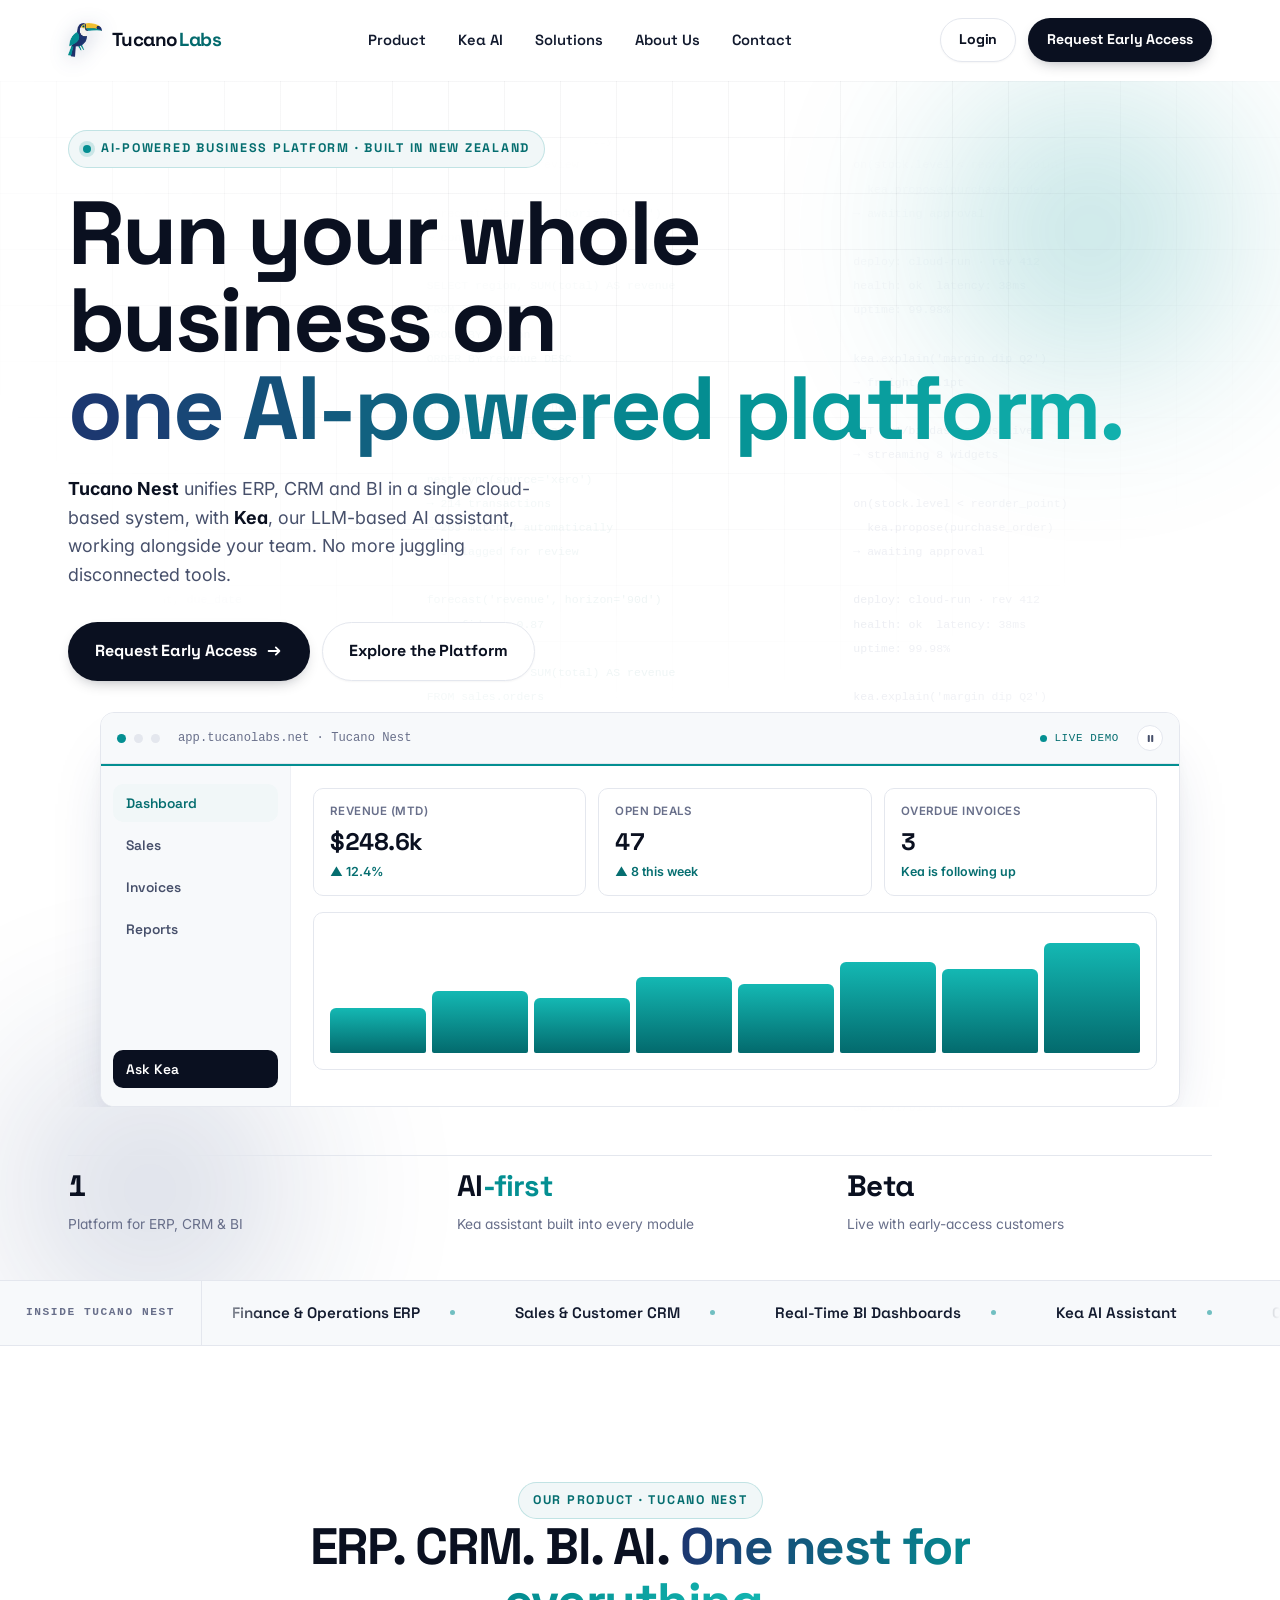
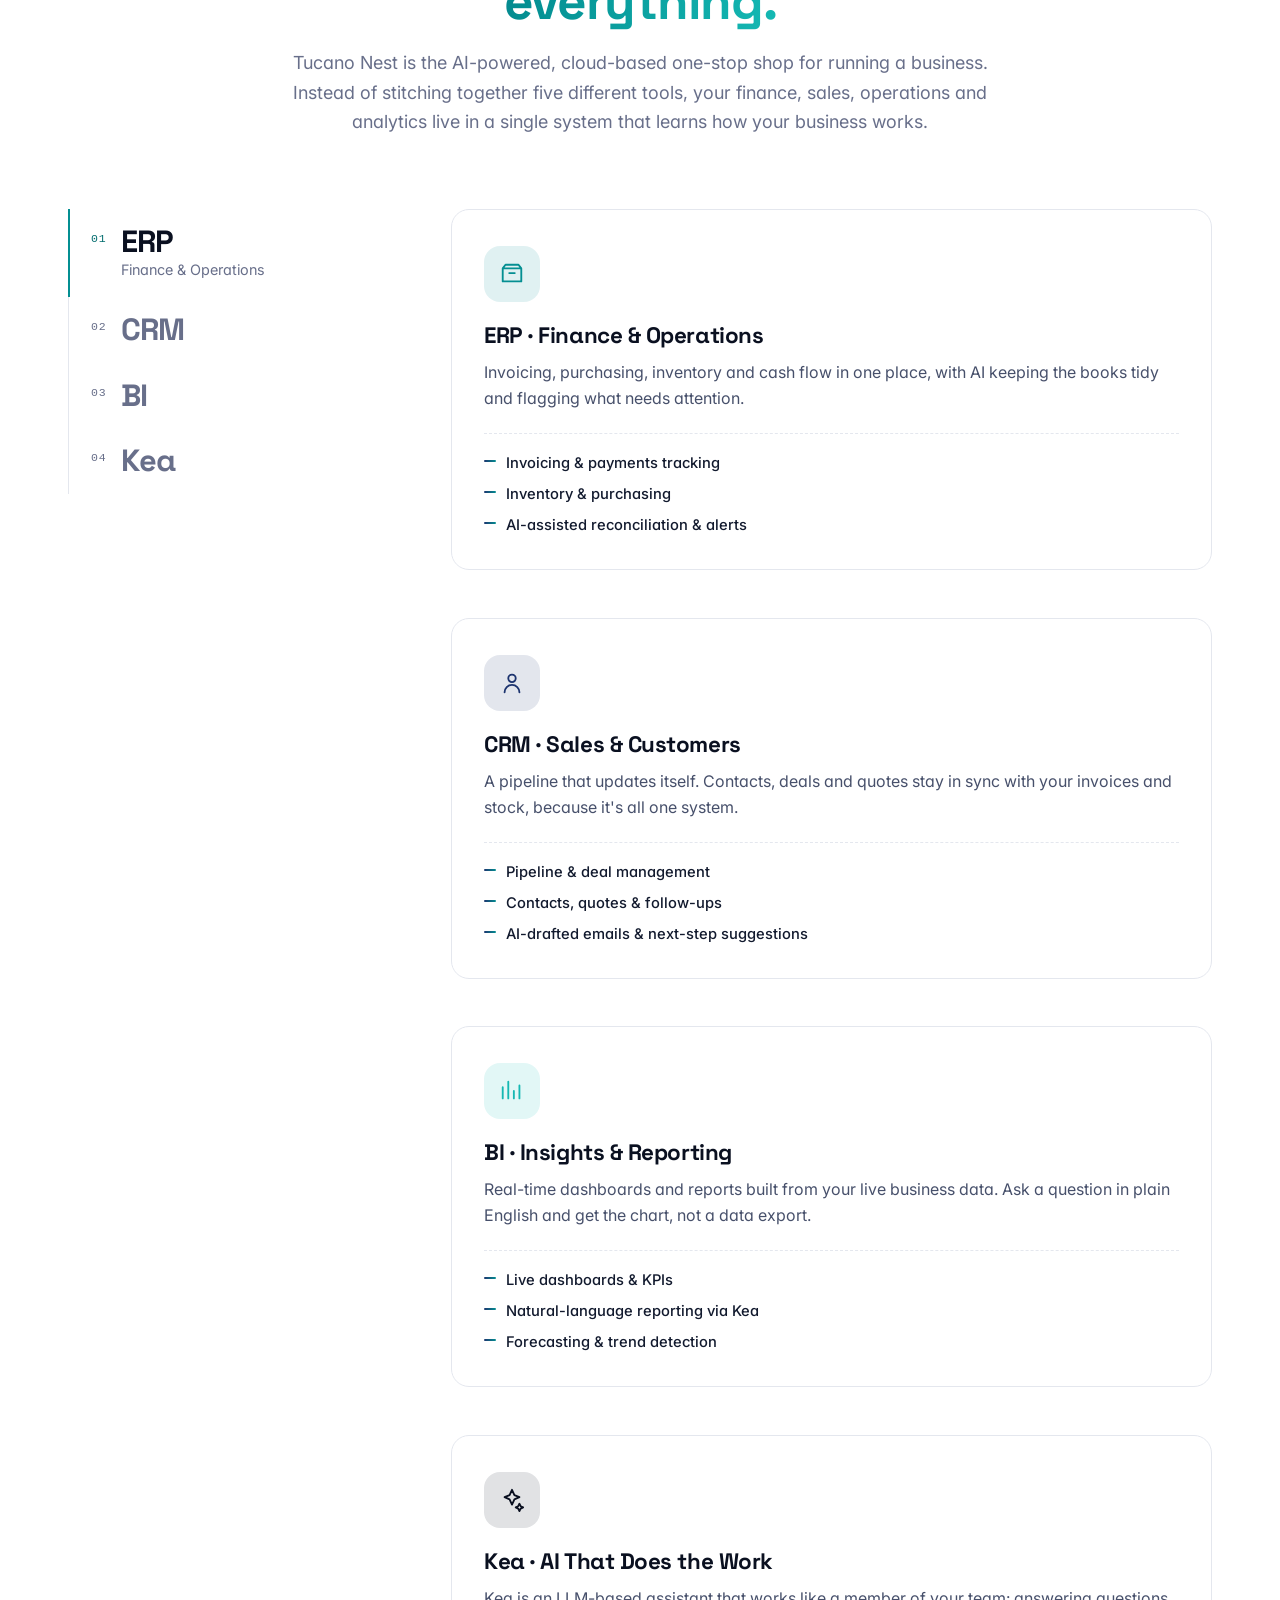
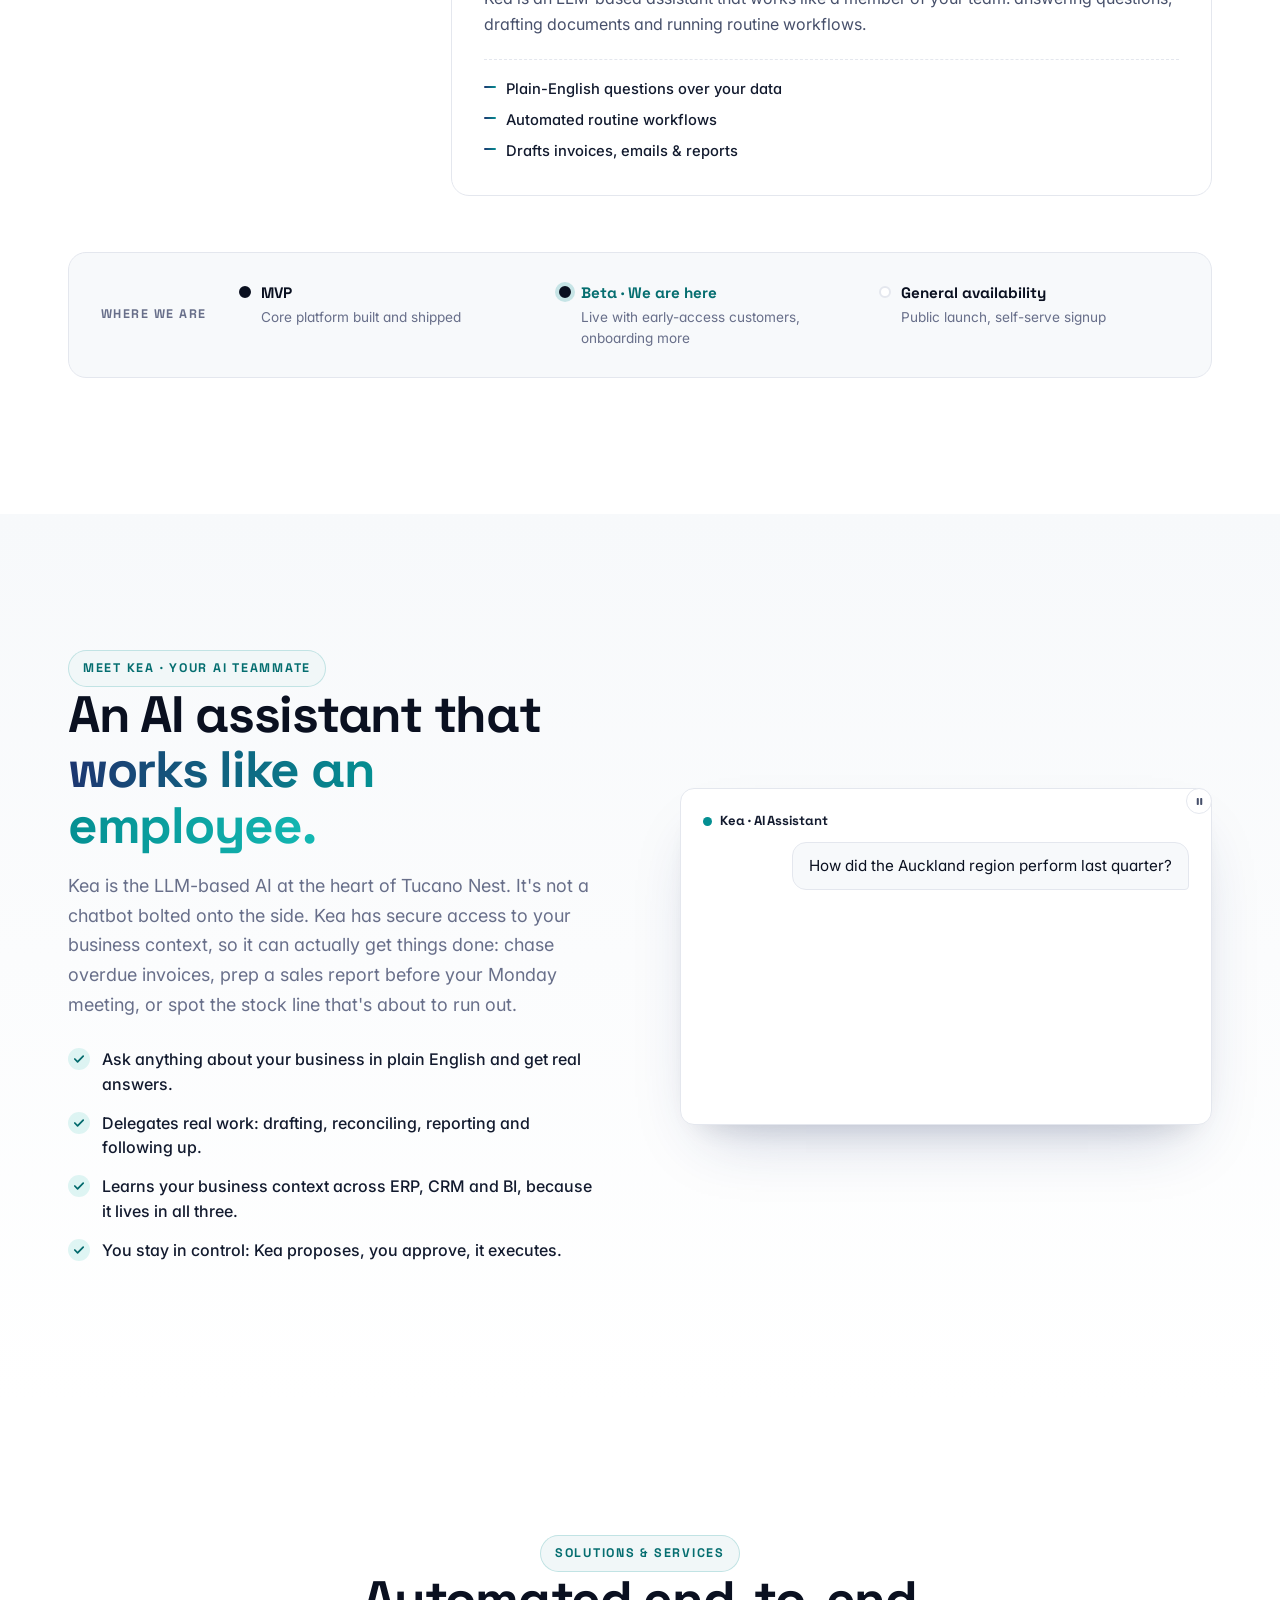
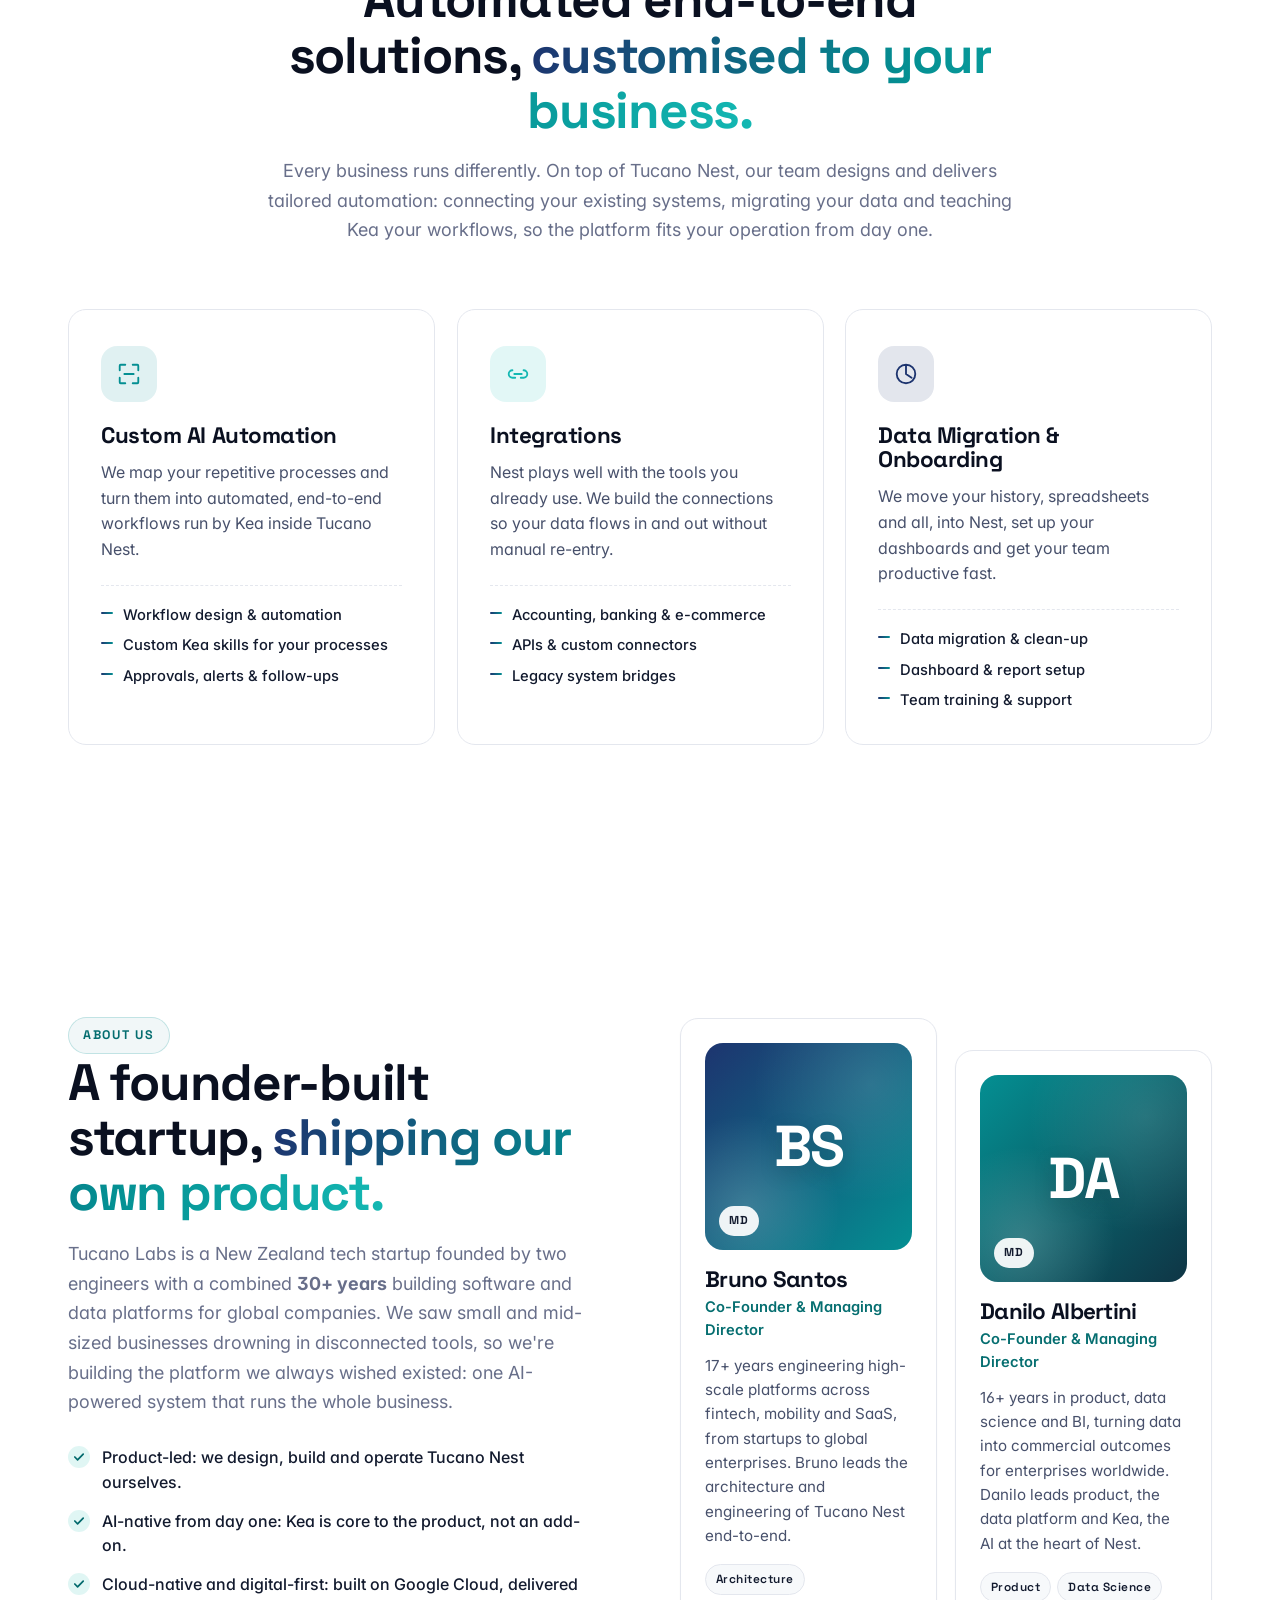
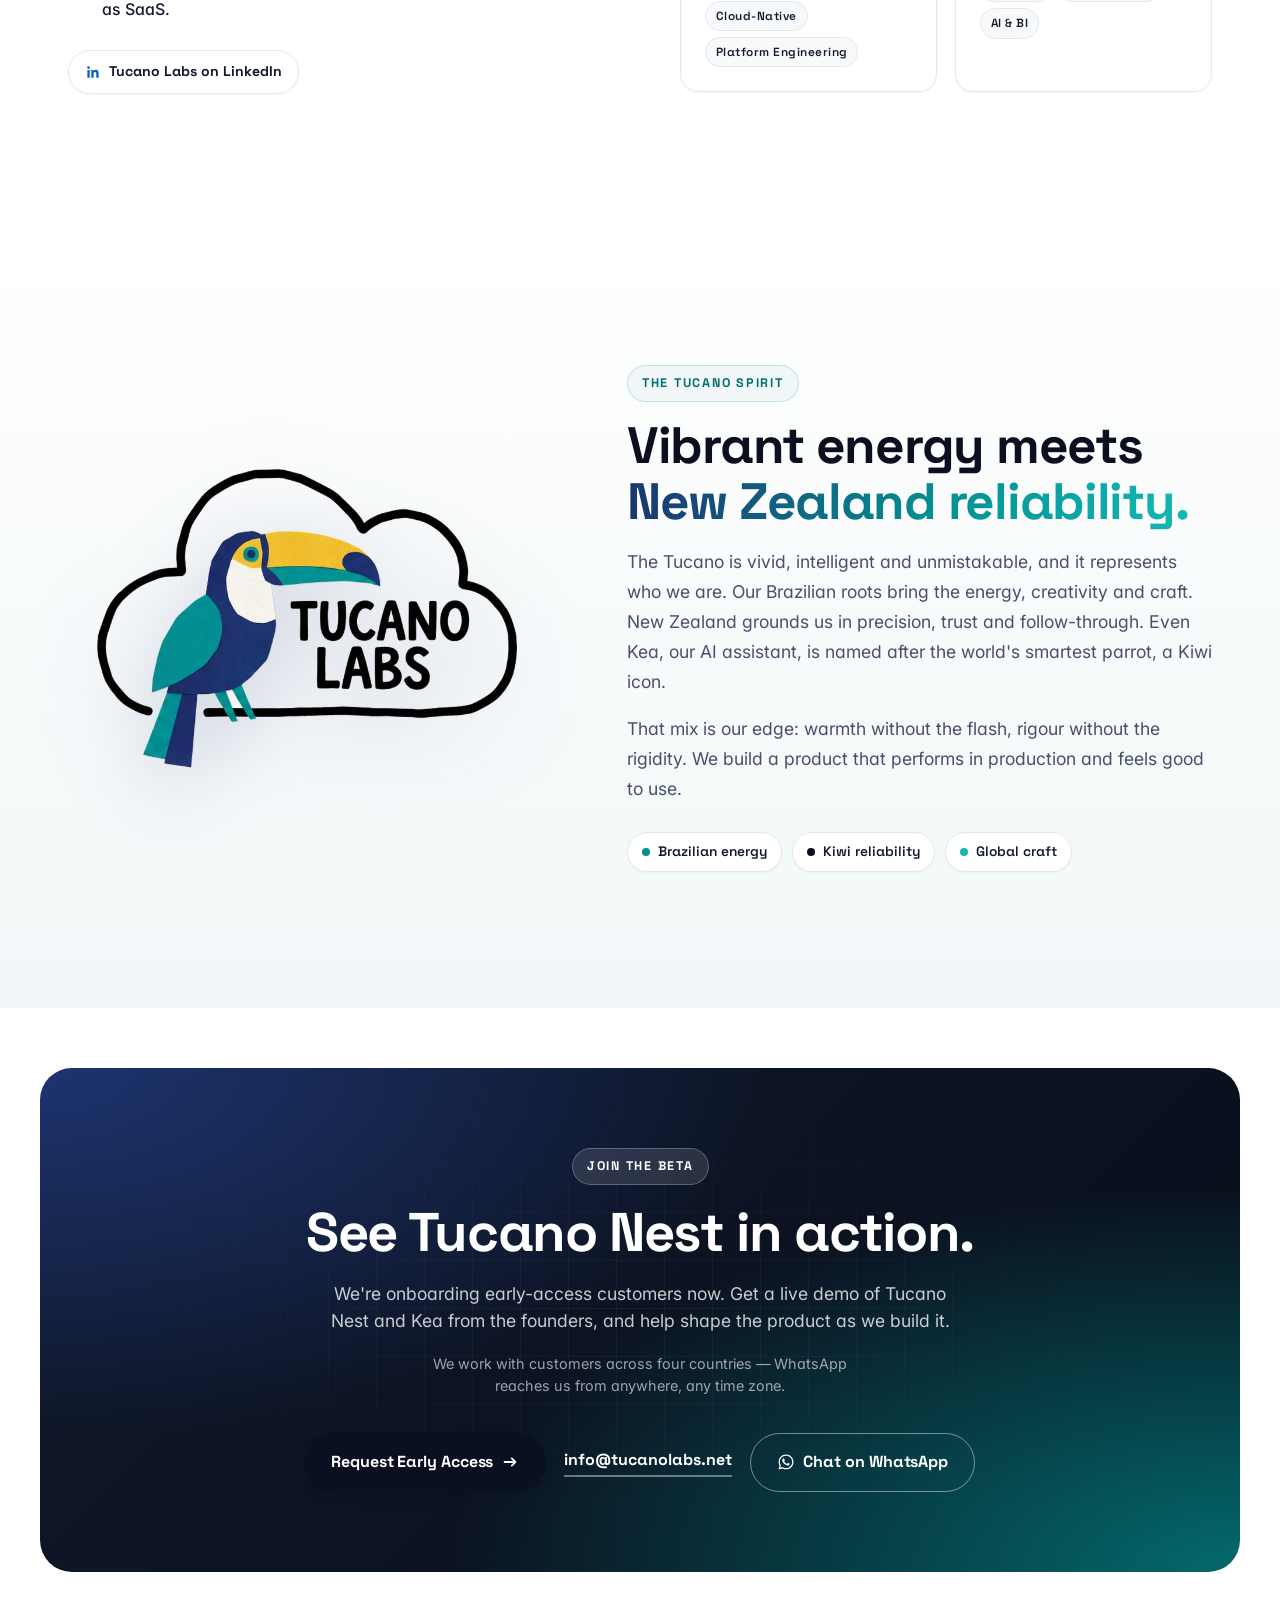
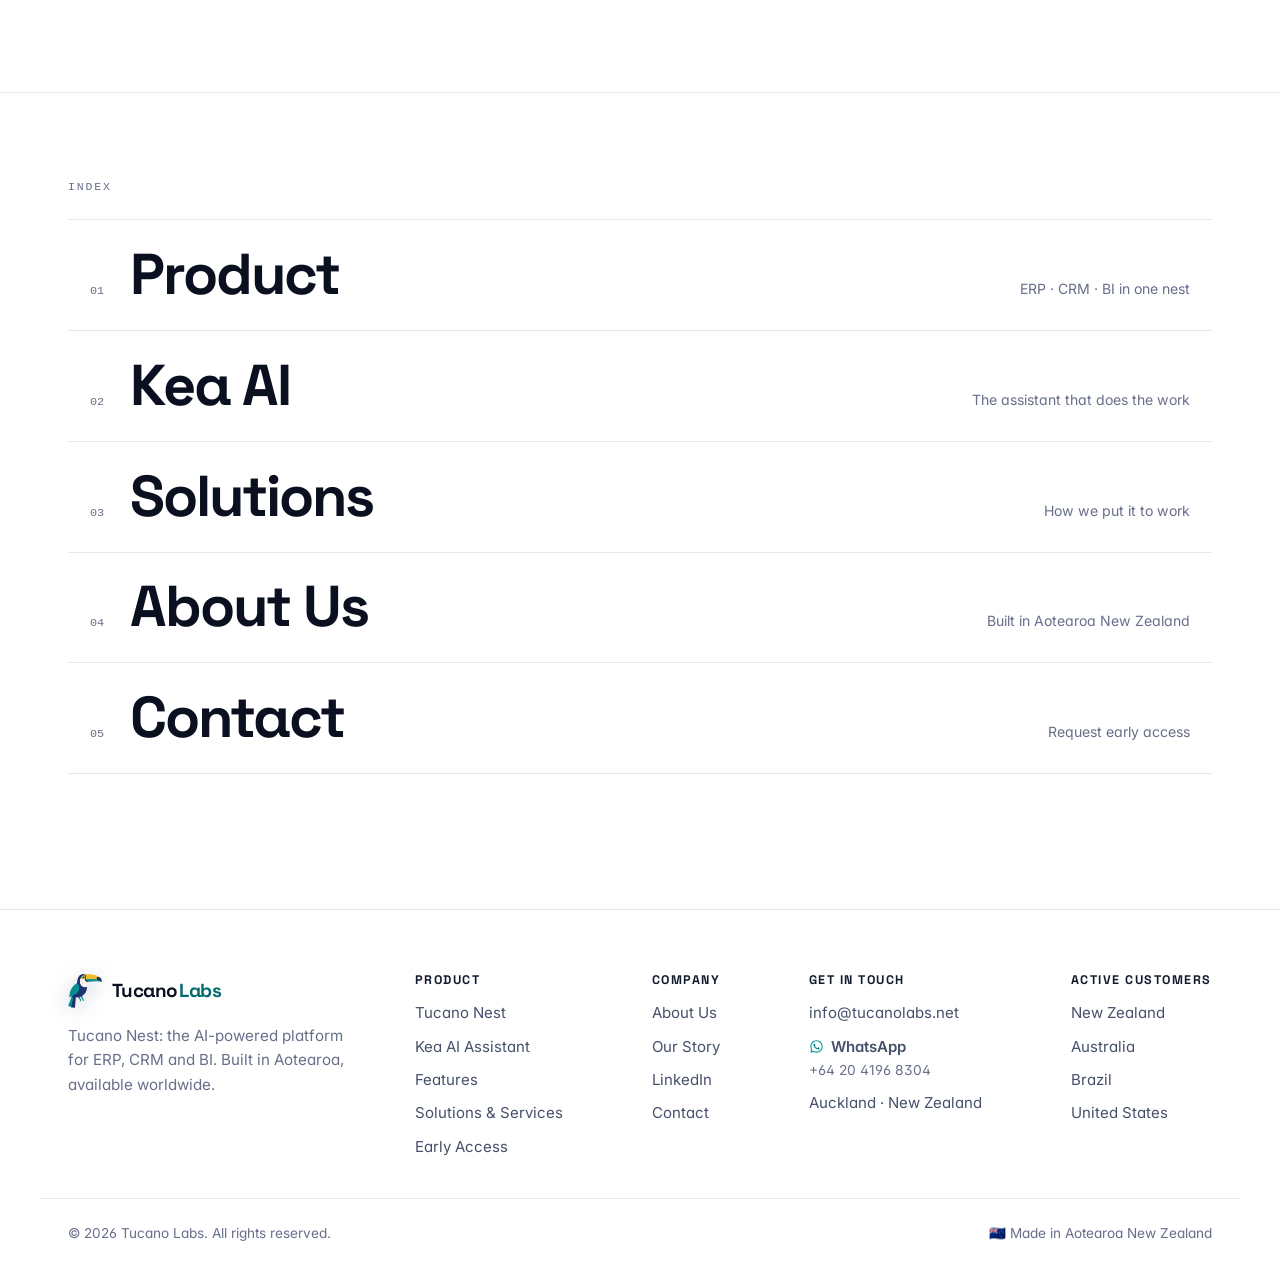
==== commit 358771e4: "Add WhatsApp as the contact channel, and tighten the hero's top spacing WhatsApp, not a phone number" ====
--- a/index.html
+++ b/index.html
@@ -77,6 +77,7 @@
             "name": "Tucano Labs",
             "url": "https://tucanolabs.net/",
             "email": "info@tucanolabs.net",
+            "telephone": "+64 20 4196 8304",
             "description": "Tucano Labs is a New Zealand tech startup building Tucano Nest, an AI-powered cloud-based all-in-one business platform that unifies ERP, CRM and BI, with Kea, an LLM-based AI assistant built in.",
             "logo": "https://tucanolabs.net/tucano-labs-logo1.png",
             "image": "https://tucanolabs.net/tucano-labs-logo1.png",
@@ -1568,6 +1569,7 @@
             We're onboarding early-access customers now. Get a live demo of Tucano Nest
             and Kea from the founders, and help shape the product as we build it.
           </p>
+          <p class="cta__wa-note">We work with customers across four countries — WhatsApp reaches us from anywhere, any time zone.</p>
           <div class="cta__actions">
             <a href="mailto:info@tucanolabs.net?subject=Tucano%20Nest%20Early%20Access"
               class="btn btn--primary btn--lg">
@@ -1578,6 +1580,10 @@
               </svg>
             </a>
             <a href="mailto:info@tucanolabs.net" class="cta__email">info@tucanolabs.net</a>
+            <a href="https://wa.me/642041968304?text=Hi%20Tucano%20Labs%2C%20I%27d%20like%20to%20know%20more%20about%20Tucano%20Nest." class="btn btn--wa btn--lg" target="_blank" rel="noopener">
+              <svg viewBox="0 0 24 24" aria-hidden="true"><path fill="currentColor" d="M12.04 2c-5.46 0-9.91 4.45-9.91 9.91 0 1.75.46 3.45 1.32 4.95L2.05 22l5.25-1.38c1.45.79 3.08 1.21 4.74 1.21 5.46 0 9.91-4.45 9.91-9.91S17.5 2 12.04 2m0 18.15c-1.48 0-2.93-.4-4.2-1.15l-.3-.18-3.12.82.83-3.04-.2-.31a8.2 8.2 0 0 1-1.26-4.38c0-4.54 3.7-8.23 8.24-8.23 2.2 0 4.27.86 5.82 2.42a8.18 8.18 0 0 1 2.41 5.82c0 4.54-3.69 8.23-8.22 8.23m4.52-6.16c-.25-.12-1.47-.72-1.69-.81-.23-.08-.39-.12-.56.12-.17.25-.64.81-.78.97-.14.17-.29.19-.54.06-.25-.12-1.05-.39-1.99-1.23-.74-.66-1.23-1.47-1.38-1.72-.14-.25-.02-.38.11-.5.11-.11.25-.29.37-.43.12-.14.17-.25.25-.41.08-.17.04-.31-.02-.43-.06-.12-.56-1.34-.76-1.84-.2-.48-.41-.42-.56-.43h-.48c-.17 0-.43.06-.66.31-.22.25-.86.85-.86 2.07 0 1.22.89 2.4 1.01 2.56.12.17 1.75 2.67 4.23 3.74.59.26 1.05.41 1.41.52.59.19 1.13.16 1.56.1.48-.07 1.47-.6 1.67-1.18.21-.58.21-1.07.15-1.18-.06-.11-.22-.17-.47-.29"/></svg>
+              Chat on WhatsApp
+            </a>
           </div>
         </div>
       </section>
@@ -1643,6 +1649,12 @@
             <h3>Get in touch</h3>
             <ul>
               <li><a href="mailto:info@tucanolabs.net">info@tucanolabs.net</a></li>
+              <li>
+                <a class="wa" href="https://wa.me/642041968304?text=Hi%20Tucano%20Labs%2C%20I%27d%20like%20to%20know%20more%20about%20Tucano%20Nest." target="_blank" rel="noopener">
+                  <span class="wa__top"><svg viewBox="0 0 24 24" aria-hidden="true"><path fill="currentColor" d="M12.04 2c-5.46 0-9.91 4.45-9.91 9.91 0 1.75.46 3.45 1.32 4.95L2.05 22l5.25-1.38c1.45.79 3.08 1.21 4.74 1.21 5.46 0 9.91-4.45 9.91-9.91S17.5 2 12.04 2m0 18.15c-1.48 0-2.93-.4-4.2-1.15l-.3-.18-3.12.82.83-3.04-.2-.31a8.2 8.2 0 0 1-1.26-4.38c0-4.54 3.7-8.23 8.24-8.23 2.2 0 4.27.86 5.82 2.42a8.18 8.18 0 0 1 2.41 5.82c0 4.54-3.69 8.23-8.22 8.23m4.52-6.16c-.25-.12-1.47-.72-1.69-.81-.23-.08-.39-.12-.56.12-.17.25-.64.81-.78.97-.14.17-.29.19-.54.06-.25-.12-1.05-.39-1.99-1.23-.74-.66-1.23-1.47-1.38-1.72-.14-.25-.02-.38.11-.5.11-.11.25-.29.37-.43.12-.14.17-.25.25-.41.08-.17.04-.31-.02-.43-.06-.12-.56-1.34-.76-1.84-.2-.48-.41-.42-.56-.43h-.48c-.17 0-.43.06-.66.31-.22.25-.86.85-.86 2.07 0 1.22.89 2.4 1.01 2.56.12.17 1.75 2.67 4.23 3.74.59.26 1.05.41 1.41.52.59.19 1.13.16 1.56.1.48-.07 1.47-.6 1.67-1.18.21-.58.21-1.07.15-1.18-.06-.11-.22-.17-.47-.29"/></svg> WhatsApp</span>
+                  <span class="wa__num">+64 20 4196 8304</span>
+                </a>
+              </li>
               <li>Auckland · New Zealand</li>
             </ul>
           </div>
--- a/styles.css
+++ b/styles.css
@@ -348,7 +348,7 @@
 /* =========== HERO =========== */
 .hero {
   position: relative;
-  padding: 120px 0 100px;
+  padding: clamp(44px, 5.5vh, 84px) 0 clamp(40px, 5vh, 72px);
   overflow: hidden;
   isolation: isolate;
 }
@@ -1489,10 +1489,12 @@
 .hero__inner {
   grid-template-columns: minmax(0, 1fr);
   gap: 0;
-  min-height: 78vh;
-  align-content: center;
-  padding-top: 72px;
-  padding-bottom: 56px;
+  /* Sem min-height nem centralização vertical: numa tela alta, centralizar
+     dentro de 78vh empurrava o título para baixo e abria um vão enorme
+     entre o menu e a manchete. O conteúdo agora começa logo abaixo do topo. */
+  align-content: start;
+  padding-top: 0;
+  padding-bottom: clamp(28px, 3.5vh, 48px);
 }
 
 .hero__copy {
@@ -2289,3 +2291,61 @@
 
 /* Mercados atendidos: sem marcador. O ponto empurrava o texto 12px à direita
    e essa coluna deixava de alinhar com as outras três do rodapé. */
+
+/* ---------- WhatsApp ----------
+   Escrito por extenso de propósito. Só o número faz a pessoa pensar em
+   ligação — que só funciona para quem está na Nova Zelândia. */
+.btn--wa {
+  color: #fff;
+  background: transparent;
+  border-color: rgba(255, 255, 255, 0.45);
+}
+
+.btn--wa:hover {
+  transform: translateY(-1px);
+  color: var(--ink);
+  background: #fff;
+  border-color: #fff;
+}
+
+.btn--wa svg {
+  width: 18px;
+  height: 18px;
+}
+
+.cta__wa-note {
+  margin: 18px auto 0;
+  max-width: 460px;
+  font-size: 0.9rem;
+  color: rgba(255, 255, 255, 0.6);
+}
+
+/* rodapé: rótulo em cima, número embaixo */
+.footer__col .wa {
+  display: flex;
+  flex-direction: column;
+  gap: 2px;
+  color: var(--slate);
+  transition: color 0.2s ease;
+}
+
+.footer__col .wa:hover { color: var(--teal-deep); }
+
+.wa__top {
+  display: inline-flex;
+  align-items: center;
+  gap: 7px;
+  font-weight: 600;
+}
+
+.wa__top svg {
+  width: 15px;
+  height: 15px;
+  flex: none;
+  color: var(--teal);
+}
+
+.wa__num {
+  font-size: 0.86rem;
+  color: var(--muted);
+}
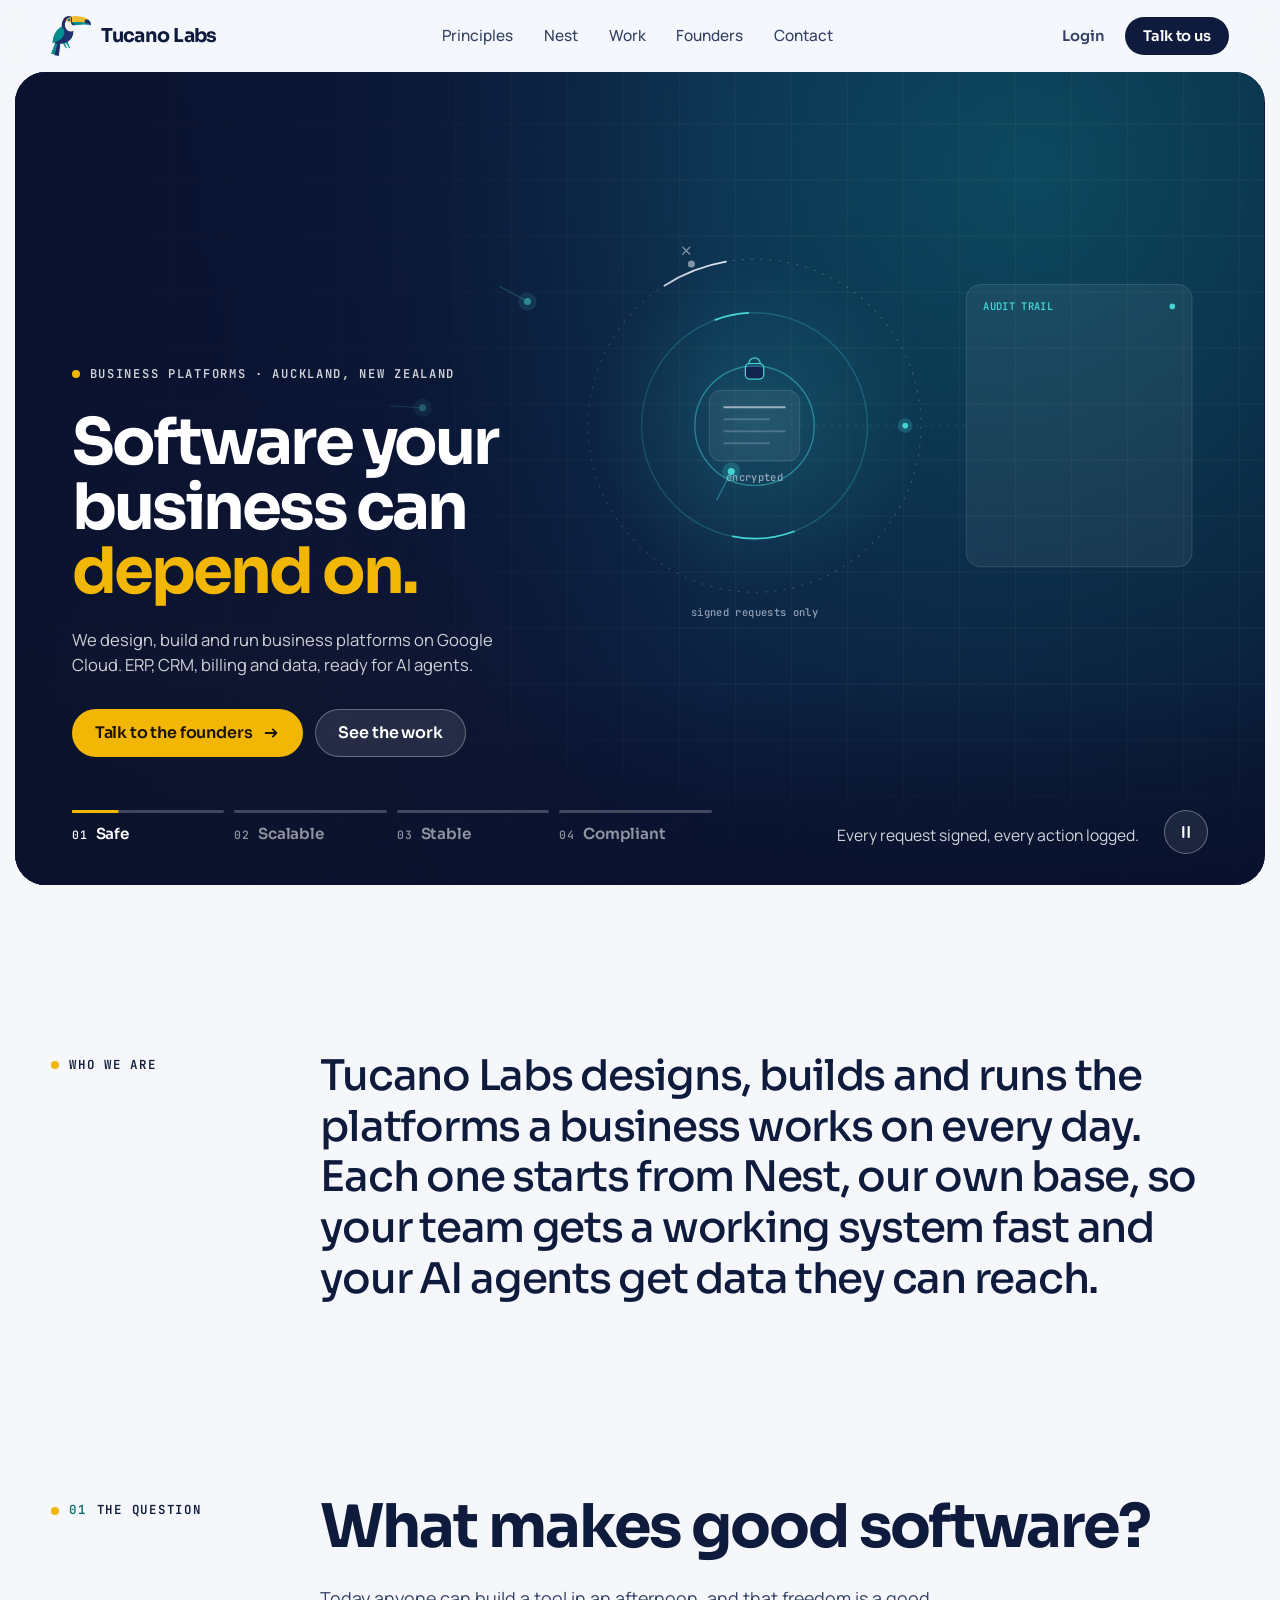
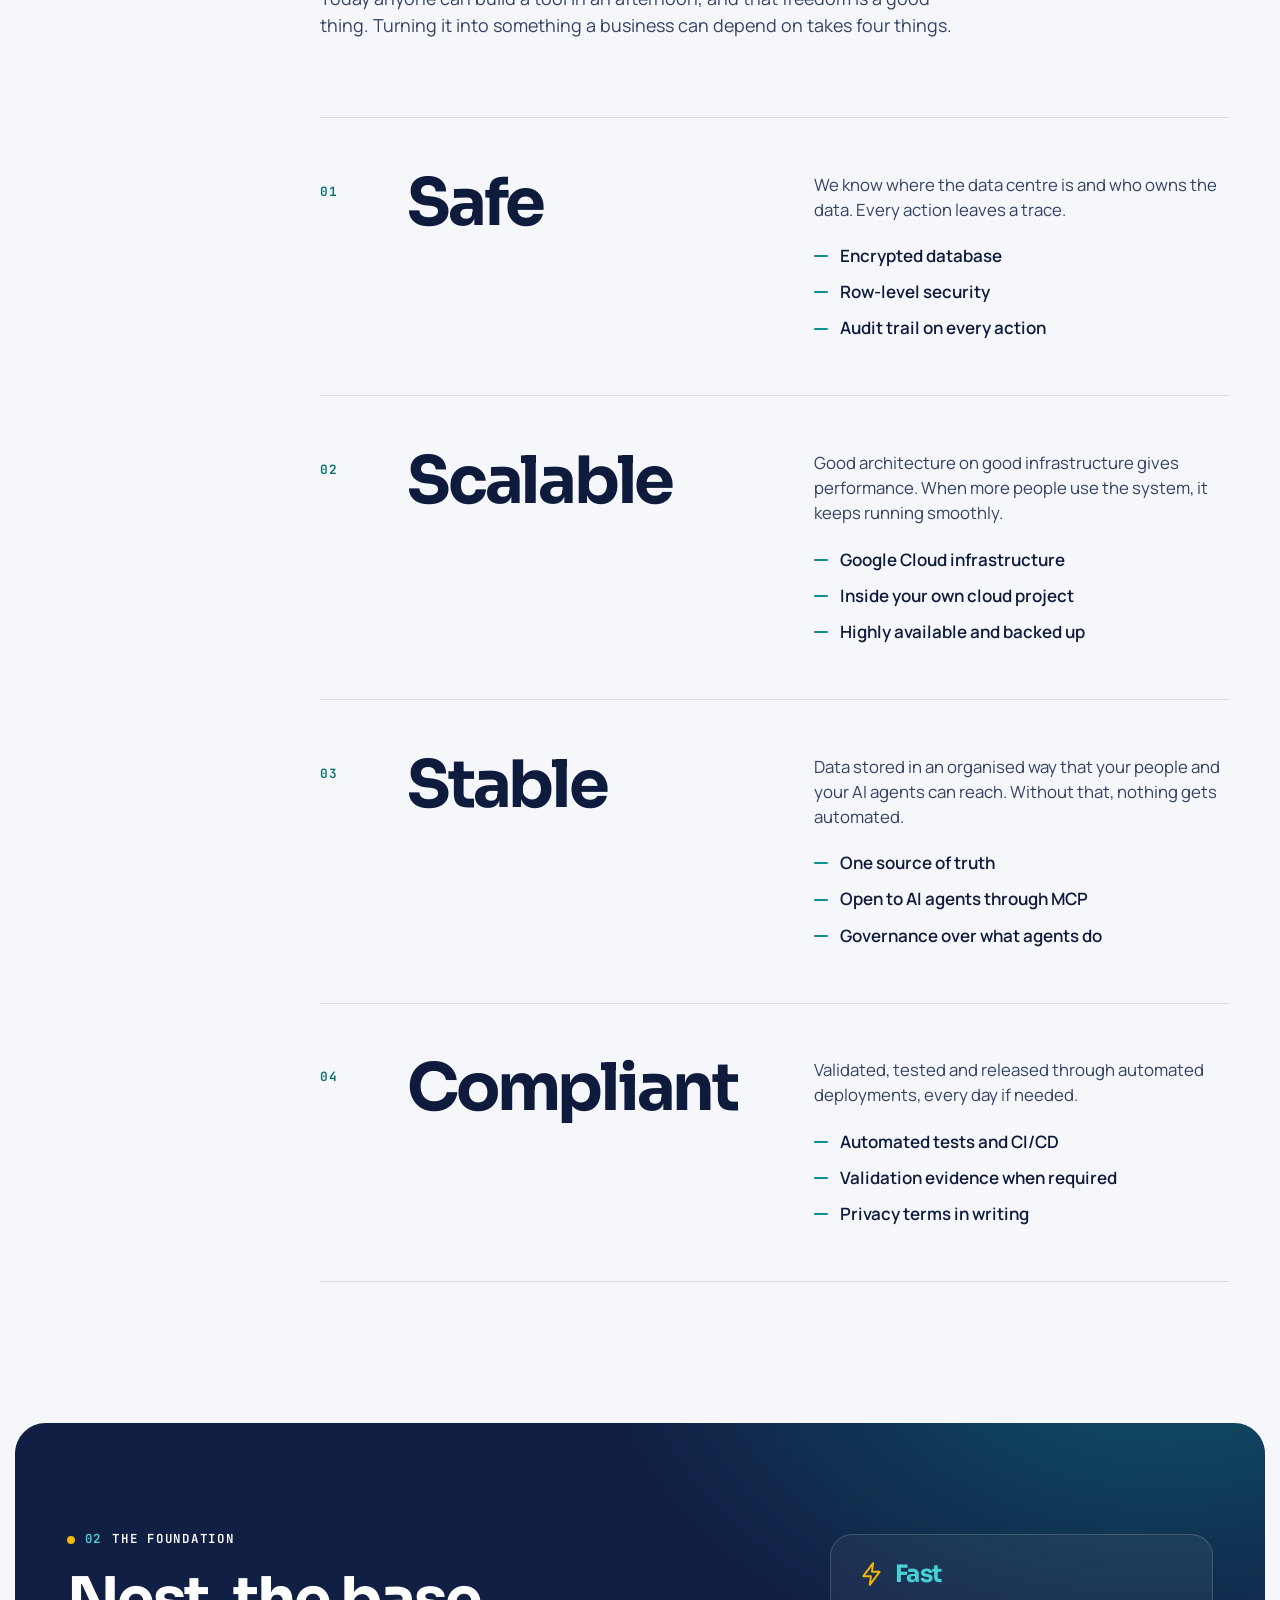
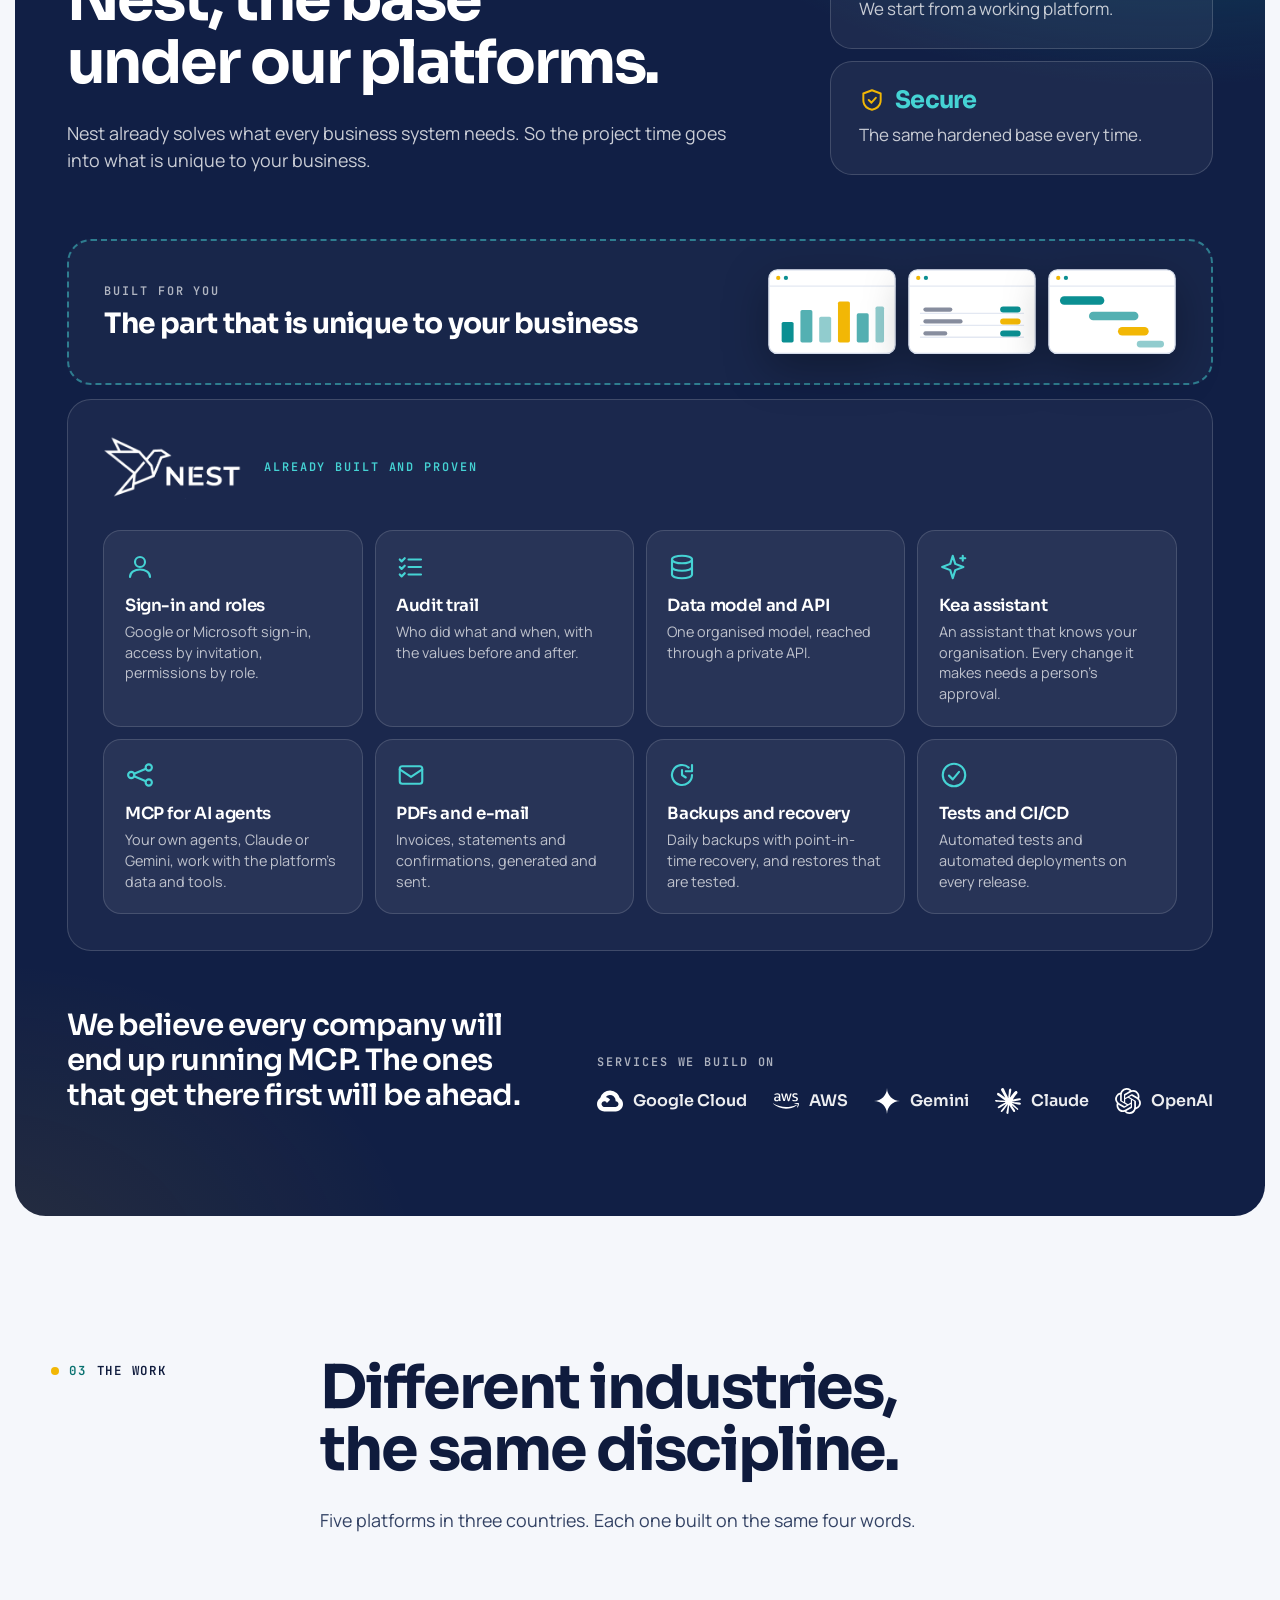
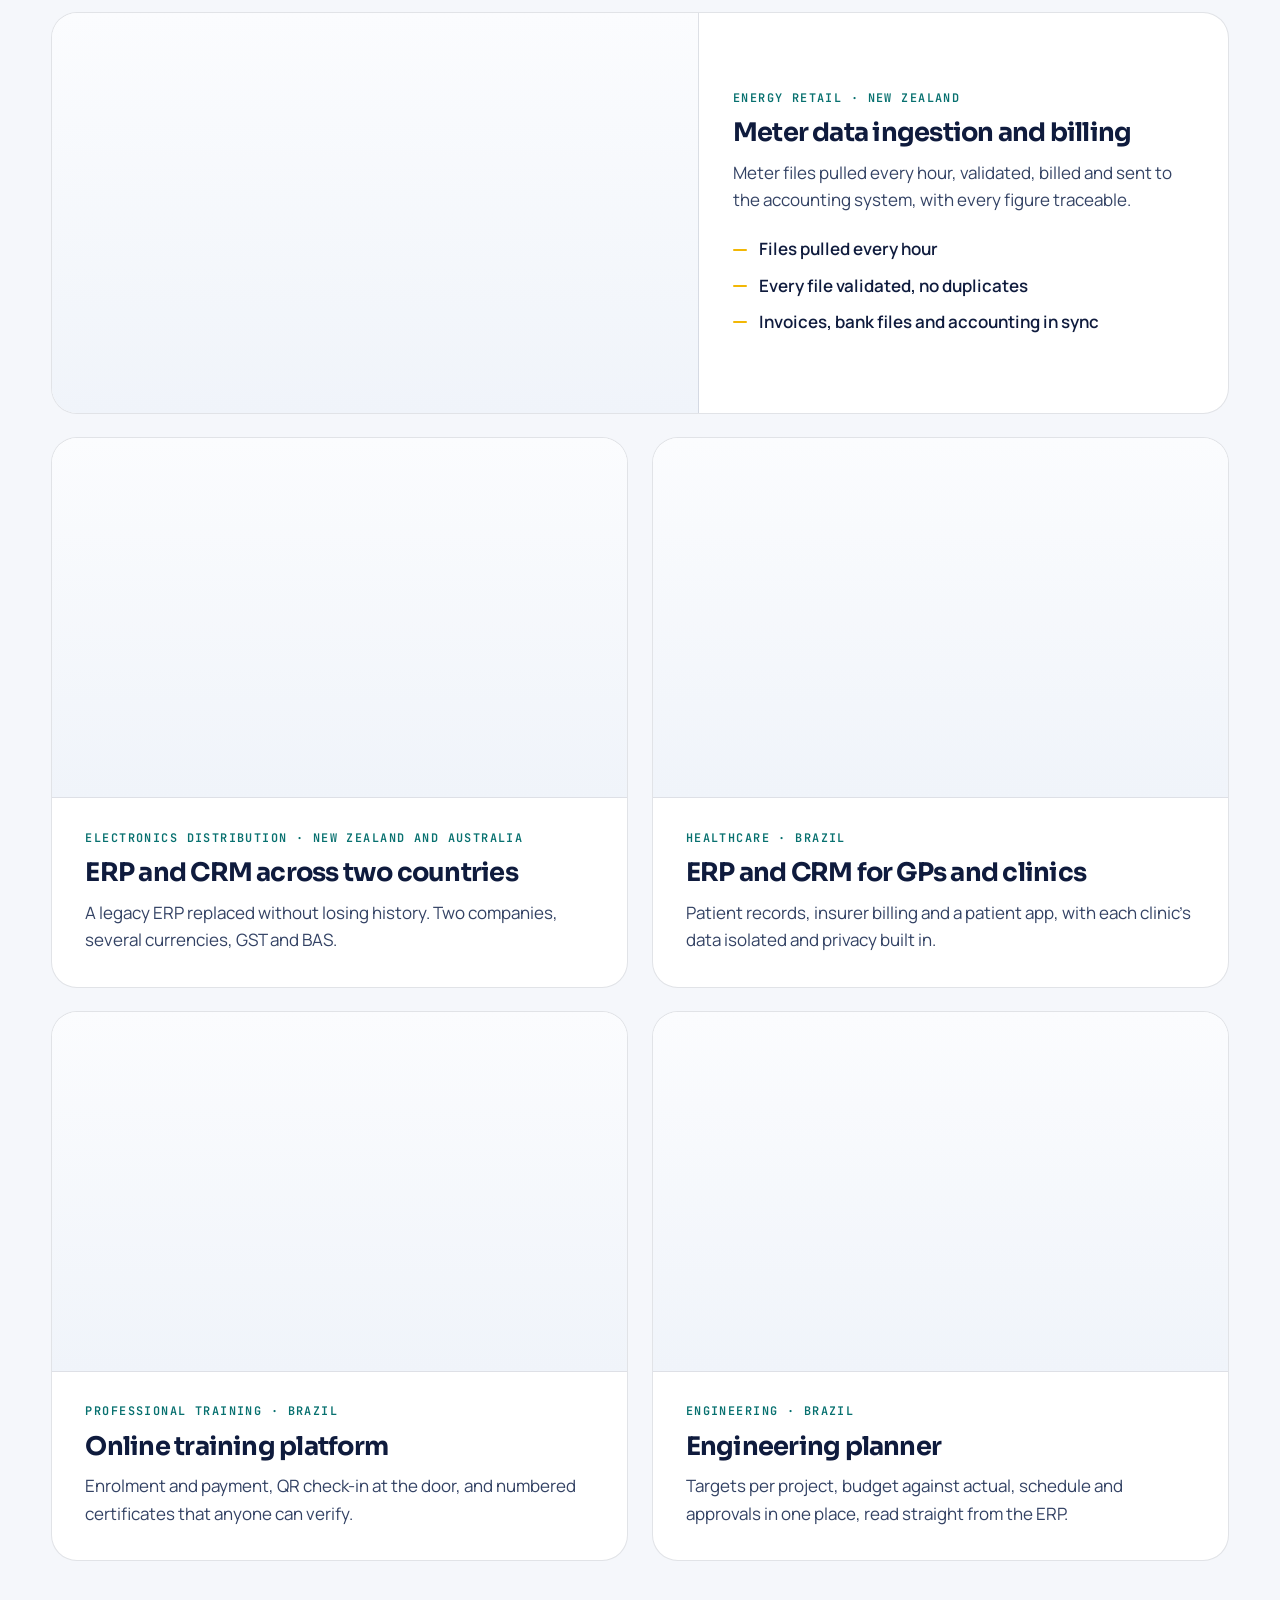
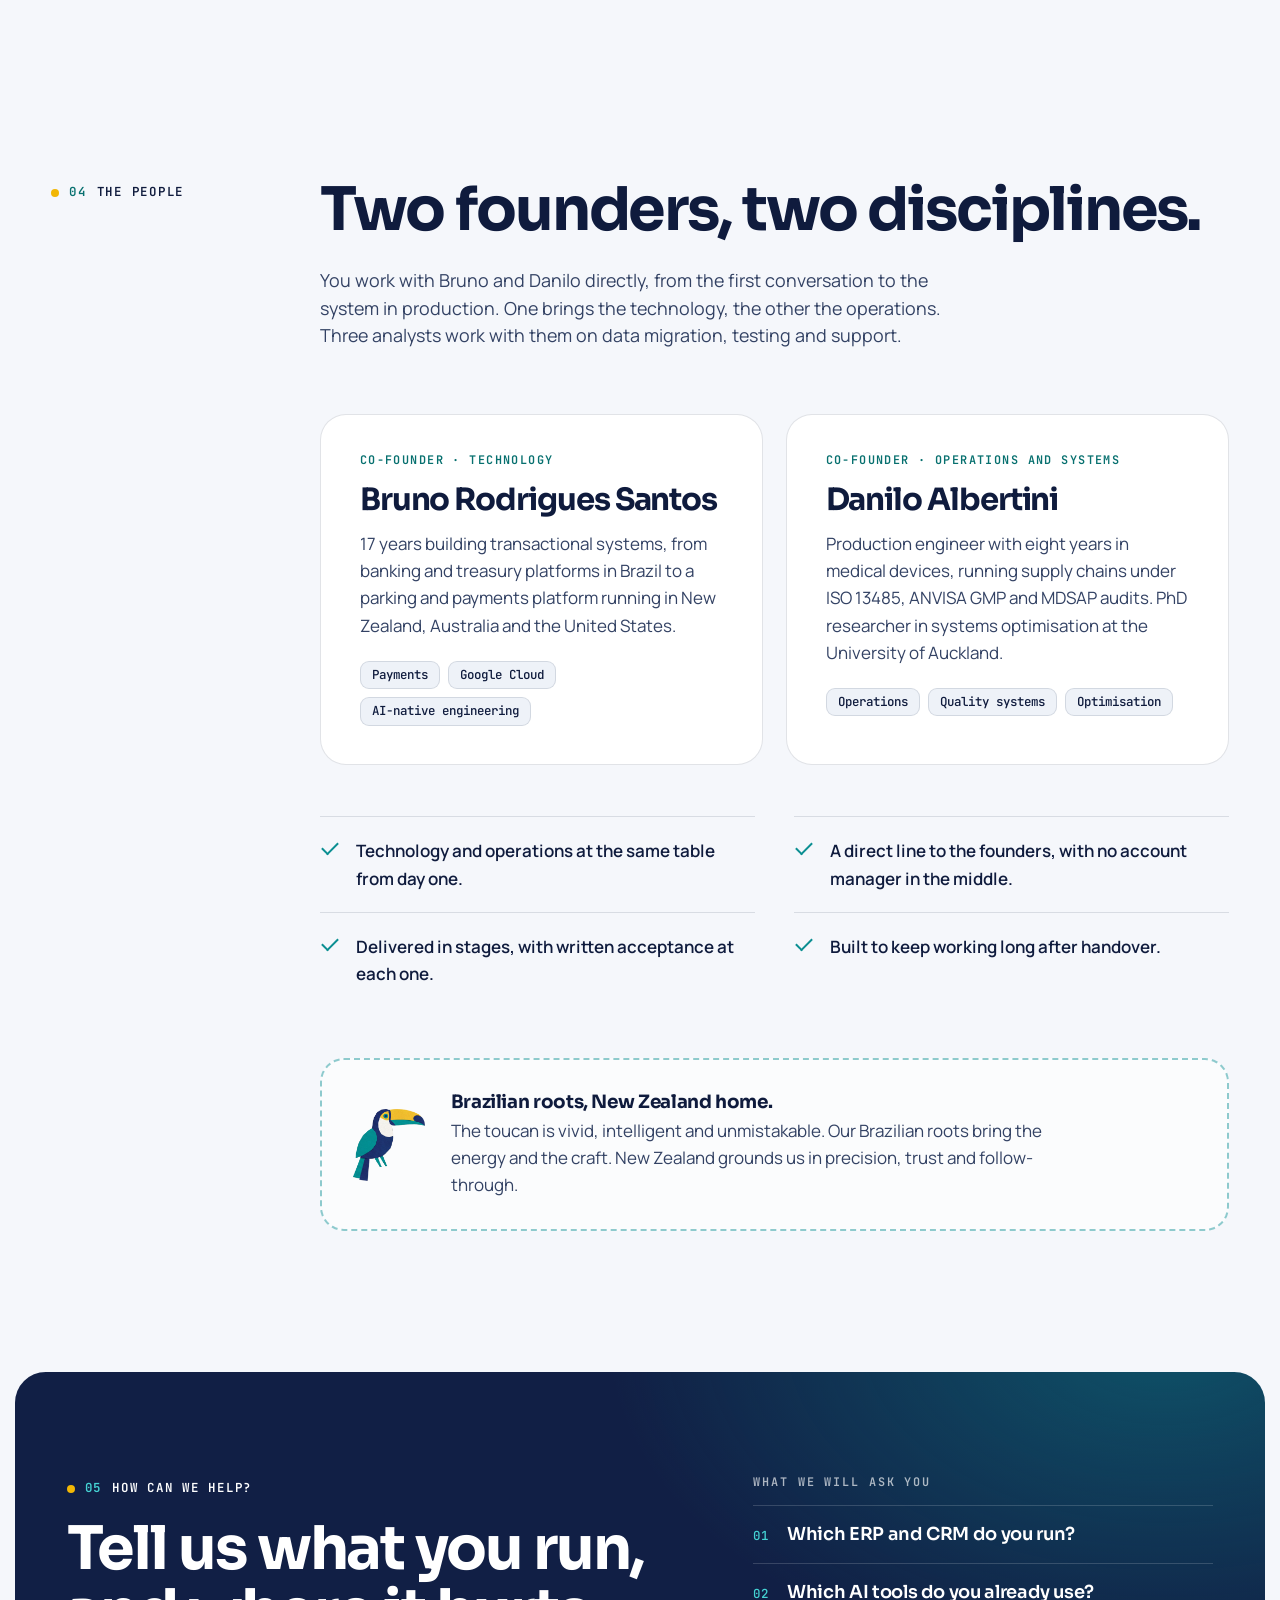
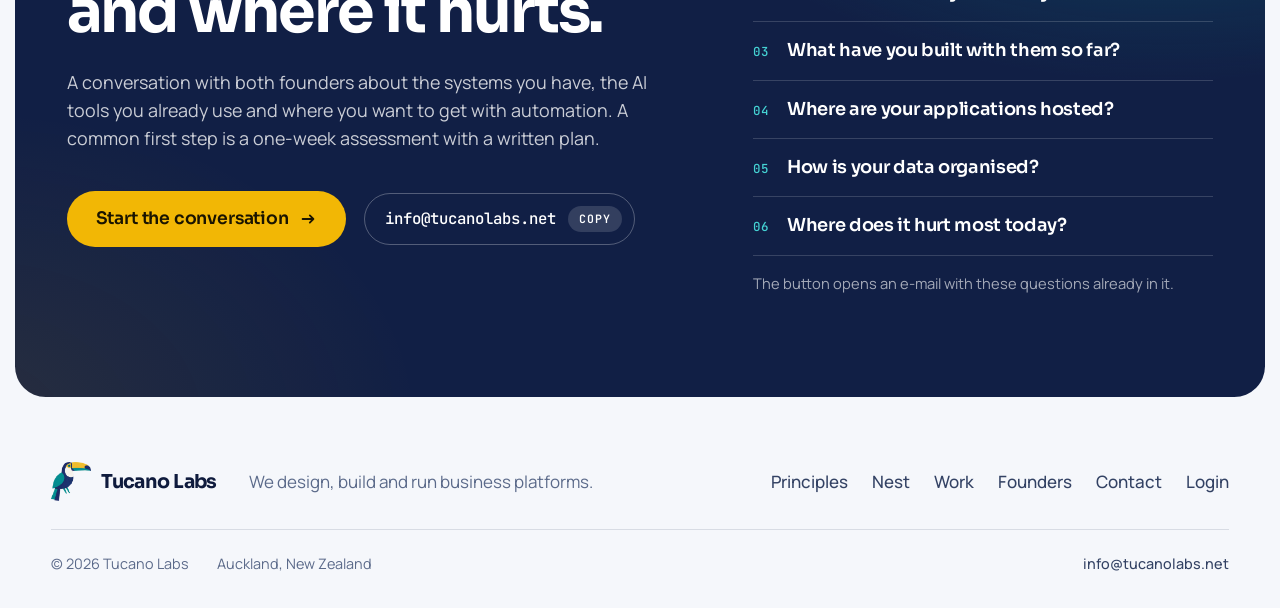
==== commit 75f483fa: "Rebuild the site around the client presentation, with an animated hero film New design from scratch " ====
--- a/index.html
+++ b/index.html
@@ -3,1678 +3,546 @@
   <head>
     <meta charset="UTF-8" />
     <meta name="viewport" content="width=device-width, initial-scale=1.0" />
-    <meta name="theme-color" content="#FFFFFF" />
-    <title>Tucano Labs | Tucano Nest — AI-Powered ERP, CRM &amp; BI in One Platform</title>
+    <meta name="theme-color" content="#f5f7fb" />
+    <title>Tucano Labs | Software your business can depend on</title>
     <meta
       name="description"
-      content="Tucano Labs is a New Zealand tech startup building Tucano Nest, the AI-powered, cloud-based all-in-one business platform that unifies ERP, CRM and BI, with Kea, an LLM-based AI assistant that works like a member of your team."
+      content="Tucano Labs designs, builds and runs business platforms on Google Cloud: ERP, CRM, billing and data, ready for AI agents. Founder-led, based in Auckland, New Zealand."
     />
-    <meta
-      name="robots"
-      content="index, follow, max-image-preview:large, max-snippet:-1, max-video-preview:-1"
-    />
+    <link rel="canonical" href="https://tucanolabs.net/" />
+
+    <!-- Search console ownership checks: keep these -->
     <meta name="google-site-verification" content="H97yYlpD65kiImbA-GM8EWQJBRWjMu_ALXlVemX34n0" />
     <meta name="msvalidate.01" content="07813ACABB6659F6CC196B9533F18536" />
+
     <link rel="preconnect" href="https://fonts.googleapis.com" />
     <link rel="preconnect" href="https://fonts.gstatic.com" crossorigin />
-    <!-- Load fonts without blocking first paint; system fonts show until ready -->
     <link
-      href="https://fonts.googleapis.com/css2?family=Space+Grotesk:wght@500;600;700&family=Inter:wght@400;500;600&display=swap"
+      href="https://fonts.googleapis.com/css2?family=Sora:wght@500;600;700;800&family=Manrope:wght@400;500;600;700&family=JetBrains+Mono:wght@500;600&display=swap"
       rel="stylesheet"
-      media="print"
-      onload="this.media='all'"
     />
-    <script>
-      // marca antes da pintura: sem JS nada fica escondido
-      if (!matchMedia("(prefers-reduced-motion: reduce)").matches) {
-        document.documentElement.classList.add("js-reveal");
-      }
-    </script>
-    <noscript>
-      <link
-        href="https://fonts.googleapis.com/css2?family=Space+Grotesk:wght@500;600;700&family=Inter:wght@400;500;600&display=swap"
-        rel="stylesheet"
-      />
-    </noscript>
     <link rel="stylesheet" href="styles.css" />
-    <link rel="icon" type="image/png" href="favicon-64.png" />
-    <link rel="apple-touch-icon" href="favicon-64.png" />
-
-    <link rel="canonical" href="https://tucanolabs.net/" />
+    <link rel="icon" type="image/png" href="tucano-labs-logo.png" />
+    <link rel="apple-touch-icon" href="tucano-labs-logo.png" />
 
     <!-- Open Graph / social sharing previews -->
     <meta property="og:type" content="website" />
     <meta property="og:url" content="https://tucanolabs.net/" />
     <meta property="og:site_name" content="Tucano Labs" />
-    <meta property="og:title" content="Tucano Labs | Tucano Nest — AI-Powered ERP, CRM & BI in One Platform" />
+    <meta property="og:title" content="Tucano Labs | Software your business can depend on" />
     <meta
       property="og:description"
-      content="One AI-powered platform to run your whole business. Tucano Nest unifies ERP, CRM and BI, with Kea, an LLM-based AI assistant built in."
+      content="We design, build and run business platforms on Google Cloud: ERP, CRM, billing and data, ready for AI agents."
     />
-    <meta property="og:image" content="https://tucanolabs.net/tucano-labs-logo1.png" />
-    <meta property="og:image:width" content="959" />
-    <meta property="og:image:height" content="682" />
-    <meta property="og:image:alt" content="Tucano Labs logo" />
-    <meta property="og:locale" content="en_NZ" />
-
+    <meta property="og:image" content="https://tucanolabs.net/og-image.jpg" />
+    <meta property="og:image:width" content="1200" />
+    <meta property="og:image:height" content="630" />
     <meta name="twitter:card" content="summary_large_image" />
-    <meta name="twitter:title" content="Tucano Labs | Tucano Nest — AI-Powered ERP, CRM & BI in One Platform" />
+    <meta name="twitter:title" content="Tucano Labs | Software your business can depend on" />
     <meta
       name="twitter:description"
-      content="One AI-powered platform to run your whole business. Tucano Nest unifies ERP, CRM and BI, with Kea, an LLM-based AI assistant built in."
+      content="We design, build and run business platforms on Google Cloud: ERP, CRM, billing and data, ready for AI agents."
     />
-    <meta name="twitter:image" content="https://tucanolabs.net/tucano-labs-logo1.png" />
-    <meta name="twitter:image:alt" content="Tucano Labs logo" />
-
-    <!-- Structured data: tells Google what the business is -->
+    <meta name="twitter:image" content="https://tucanolabs.net/og-image.jpg" />
+
+    <!-- Structured data: tells search engines what the business is -->
     <script type="application/ld+json">
       {
         "@context": "https://schema.org",
-        "@graph": [
-          {
-            "@type": "Organization",
-            "@id": "https://tucanolabs.net/#org",
-            "name": "Tucano Labs",
-            "url": "https://tucanolabs.net/",
-            "email": "info@tucanolabs.net",
-            "telephone": "+64 20 4196 8304",
-            "description": "Tucano Labs is a New Zealand tech startup building Tucano Nest, an AI-powered cloud-based all-in-one business platform that unifies ERP, CRM and BI, with Kea, an LLM-based AI assistant built in.",
-            "logo": "https://tucanolabs.net/tucano-labs-logo1.png",
-            "image": "https://tucanolabs.net/tucano-labs-logo1.png",
-            "sameAs": ["https://www.linkedin.com/company/tucano-labs-ltd"],
-            "address": {
-              "@type": "PostalAddress",
-              "addressLocality": "Auckland",
-              "addressCountry": "NZ"
-            },
-            "areaServed": [
-              { "@type": "Country", "name": "New Zealand" },
-              { "@type": "Country", "name": "Australia" },
-              { "@type": "Country", "name": "Brazil" },
-              { "@type": "Country", "name": "United States" }
-            ],
-            "founder": [
-              {
-                "@type": "Person",
-                "name": "Bruno Santos",
-                "jobTitle": "Co-Founder & Managing Director"
-              },
-              {
-                "@type": "Person",
-                "name": "Danilo Albertini",
-                "jobTitle": "Co-Founder & Managing Director"
-              }
-            ]
-          },
-          {
-            "@type": "SoftwareApplication",
-            "name": "Tucano Nest",
-            "applicationCategory": "BusinessApplication",
-            "operatingSystem": "Web",
-            "url": "https://tucanolabs.net/#product",
-            "description": "Tucano Nest is an AI-powered, cloud-based all-in-one business platform: ERP, CRM and BI in a single system, with Kea, an LLM-based AI assistant that works like a member of your team. Currently in beta with early-access customers.",
-            "author": { "@id": "https://tucanolabs.net/#org" },
-            "offers": {
-              "@type": "Offer",
-              "availability": "https://schema.org/PreOrder",
-              "price": "0",
-              "priceCurrency": "NZD"
-            }
-          }
+        "@type": "ProfessionalService",
+        "name": "Tucano Labs",
+        "url": "https://tucanolabs.net/",
+        "email": "info@tucanolabs.net",
+        "description": "We design, build and run business platforms on Google Cloud: ERP, CRM, billing and data, ready for AI agents.",
+        "logo": "https://tucanolabs.net/tucano-labs-logo1.png",
+        "image": "https://tucanolabs.net/og-image.jpg",
+        "areaServed": ["NZ", "AU"],
+        "address": {
+          "@type": "PostalAddress",
+          "addressLocality": "Auckland",
+          "addressCountry": "NZ"
+        },
+        "founder": [
+          { "@type": "Person", "name": "Bruno Rodrigues Santos", "jobTitle": "Co-Founder, Technology" },
+          { "@type": "Person", "name": "Danilo Albertini", "jobTitle": "Co-Founder, Operations and Systems" }
         ]
       }
     </script>
   </head>
   <body>
-    <!-- ============ NAV ============ -->
-    <header class="nav" id="nav">
-      <div class="container nav__inner">
-        <a href="#top" class="brand" aria-label="TucanoLabs home">
-          <img
-            class="brand__mark"
-            src="tucano-mark-128.webp"
-            alt=""
-            width="34"
-            height="34"
-            aria-hidden="true"
-          />
-          <span class="brand__word">Tucano<span class="brand__accent">Labs</span></span>
-        </a>
-
-        <nav class="nav__links" aria-label="Primary">
-          <a href="#product">Product</a>
-          <a href="#kea">Kea AI</a>
-          <a href="#services">Solutions</a>
-          <a href="#about">About Us</a>
-          <a href="#contact">Contact</a>
+    <a class="skip" href="#main">Skip to content</a>
+
+    <!-- ============ HEADER ============ -->
+    <header class="top" id="top-bar">
+      <div class="top__inner">
+        <!-- The brand link sits in the same group as the section links so that,
+             at the top of the page, it is the current one and no section is lit. -->
+        <nav class="top__group" aria-label="Sections">
+          <a href="#top" class="brand" aria-label="Tucano Labs, back to top">
+            <img class="brand__mark" src="tucano-labs-logo.png" alt="" width="40" height="40" />
+            <span class="brand__word">Tucano&nbsp;Labs</span>
+          </a>
+          <div class="top__nav" id="site-nav">
+            <a href="#principles">Principles</a>
+            <a href="#nest">Nest</a>
+            <a href="#work">Work</a>
+            <a href="#founders">Founders</a>
+            <a href="#contact">Contact</a>
+          </div>
         </nav>
 
-        <div class="nav__actions">
-          <a
-            href="https://tucano-labs-ui-200021405422.australia-southeast1.run.app/sign-in"
-            class="btn btn--ghost btn--sm"
-          >Login</a>
-          <a href="#contact" class="btn btn--primary btn--sm">Request Early Access</a>
+        <div class="top__actions">
+          <a class="top__login" href="https://admin.tnest.app/sign-in">Login</a>
+          <a class="btn btn--ink btn--sm" href="#contact">Talk to us</a>
+          <button class="top__menu" id="menu-toggle" type="button" aria-expanded="false" aria-controls="site-nav">
+            <span class="top__menu-bars" aria-hidden="true"></span>
+            <span class="sr-only">Menu</span>
+          </button>
         </div>
       </div>
     </header>
 
-    <!-- ============ HERO ============ -->
-    <main id="top">
-      <section class="hero">
-        <div class="hero__bg" aria-hidden="true">
-          <div class="hero__blob hero__blob--navy"></div>
-          <div class="hero__blob hero__blob--teal"></div>
-          <div class="hero__grid"></div>
-          <div class="codefall">
-            <pre class="codefall__col codefall__col--0">POST /v1/kea/query
-{ "ask": "overdue invoices" }
-→ 200 OK · 142ms
- 
-SELECT invoice_id, amount, due_date
-FROM finance.invoices
-WHERE status = 'overdue'
-→ 3 rows · $12,480
- 
-kea.draft(followup, rows=3)
-→ queued for approval
- 
-module erp.finance     ready
-module crm.pipeline    ready
-module bi.dashboards   ready
-module kea.assistant   ready
- 
-POST /v1/kea/query
-{ "ask": "overdue invoices" }
-→ 200 OK · 142ms
- 
-SELECT invoice_id, amount, due_date
-FROM finance.invoices
-WHERE status = 'overdue'
-→ 3 rows · $12,480
- 
-kea.draft(followup, rows=3)
-→ queued for approval
- 
-module erp.finance     ready
-module crm.pipeline    ready
-module bi.dashboards   ready
-module kea.assistant   ready
- 
-POST /v1/kea/query
-{ "ask": "overdue invoices" }
-→ 200 OK · 142ms
- 
-SELECT invoice_id, amount, due_date
-FROM finance.invoices
-WHERE status = 'overdue'
-→ 3 rows · $12,480
- 
-kea.draft(followup, rows=3)
-→ queued for approval
- 
-module erp.finance     ready
-module crm.pipeline    ready
-module bi.dashboards   ready
-module kea.assistant   ready
- 
-POST /v1/kea/query
-{ "ask": "overdue invoices" }
-→ 200 OK · 142ms
- 
-SELECT invoice_id, amount, due_date
-FROM finance.invoices
-WHERE status = 'overdue'
-→ 3 rows · $12,480
- 
-kea.draft(followup, rows=3)
-→ queued for approval
- 
-module erp.finance     ready
-module crm.pipeline    ready
-module bi.dashboards   ready
-module kea.assistant   ready
- 
-POST /v1/kea/query
-{ "ask": "overdue invoices" }
-→ 200 OK · 142ms
- 
-SELECT invoice_id, amount, due_date
-FROM finance.invoices
-WHERE status = 'overdue'
-→ 3 rows · $12,480
- 
-kea.draft(followup, rows=3)
-→ queued for approval
- 
-module erp.finance     ready
-module crm.pipeline    ready
-module bi.dashboards   ready
-module kea.assistant   ready
- 
-POST /v1/kea/query
-{ "ask": "overdue invoices" }
-→ 200 OK · 142ms
- 
-SELECT invoice_id, amount, due_date
-FROM finance.invoices
-WHERE status = 'overdue'
-→ 3 rows · $12,480
- 
-kea.draft(followup, rows=3)
-→ queued for approval
- 
-module erp.finance     ready
-module crm.pipeline    ready
-module bi.dashboards   ready
-module kea.assistant   ready
- 
-POST /v1/kea/query
-{ "ask": "overdue invoices" }
-→ 200 OK · 142ms
- 
-SELECT invoice_id, amount, due_date
-FROM finance.invoices
-WHERE status = 'overdue'
-→ 3 rows · $12,480
- 
-kea.draft(followup, rows=3)
-→ queued for approval
- 
-module erp.finance     ready
-module crm.pipeline    ready
-module bi.dashboards   ready
-module kea.assistant   ready
- 
-POST /v1/kea/query
-{ "ask": "overdue invoices" }
-→ 200 OK · 142ms
- 
-SELECT invoice_id, amount, due_date
-FROM finance.invoices
-WHERE status = 'overdue'
-→ 3 rows · $12,480
- 
-kea.draft(followup, rows=3)
-→ queued for approval
- 
-module erp.finance     ready
-module crm.pipeline    ready
-module bi.dashboards   ready
-module kea.assistant   ready
- 
-POST /v1/kea/query
-{ "ask": "overdue invoices" }
-→ 200 OK · 142ms
- 
-SELECT invoice_id, amount, due_date
-FROM finance.invoices
-WHERE status = 'overdue'
-→ 3 rows · $12,480
- 
-kea.draft(followup, rows=3)
-→ queued for approval
- 
-module erp.finance     ready
-module crm.pipeline    ready
-module bi.dashboards   ready
-module kea.assistant   ready
- 
-POST /v1/kea/query
-{ "ask": "overdue invoices" }
-→ 200 OK · 142ms
- 
-SELECT invoice_id, amount, due_date
-FROM finance.invoices
-WHERE status = 'overdue'
-→ 3 rows · $12,480
- 
-kea.draft(followup, rows=3)
-→ queued for approval
- 
-module erp.finance     ready
-module crm.pipeline    ready
-module bi.dashboards   ready
-module kea.assistant   ready
- 
-POST /v1/kea/query
-{ "ask": "overdue invoices" }
-→ 200 OK · 142ms
- 
-SELECT invoice_id, amount, due_date
-FROM finance.invoices
-WHERE status = 'overdue'
-→ 3 rows · $12,480
- 
-kea.draft(followup, rows=3)
-→ queued for approval
- 
-module erp.finance     ready
-module crm.pipeline    ready
-module bi.dashboards   ready
-module kea.assistant   ready
- 
-POST /v1/kea/query
-{ "ask": "overdue invoices" }
-→ 200 OK · 142ms
- 
-SELECT invoice_id, amount, due_date
-FROM finance.invoices
-WHERE status = 'overdue'
-→ 3 rows · $12,480
- 
-kea.draft(followup, rows=3)
-→ queued for approval
- 
-module erp.finance     ready
-module crm.pipeline    ready
-module bi.dashboards   ready
-module kea.assistant   ready
- 
-POST /v1/kea/query
-{ "ask": "overdue invoices" }
-→ 200 OK · 142ms
- 
-SELECT invoice_id, amount, due_date
-FROM finance.invoices
-WHERE status = 'overdue'
-→ 3 rows · $12,480
- 
-kea.draft(followup, rows=3)
-→ queued for approval
- 
-module erp.finance     ready
-module crm.pipeline    ready
-module bi.dashboards   ready
-module kea.assistant   ready
- 
-POST /v1/kea/query
-{ "ask": "overdue invoices" }
-→ 200 OK · 142ms
- 
-SELECT invoice_id, amount, due_date
-FROM finance.invoices
-WHERE status = 'overdue'
-→ 3 rows · $12,480
- 
-kea.draft(followup, rows=3)
-→ queued for approval
- 
-module erp.finance     ready
-module crm.pipeline    ready
-module bi.dashboards   ready
-module kea.assistant   ready
- </pre>
-            <pre class="codefall__col codefall__col--1">nest.sync(source='xero')
-→ 214 transactions
-→ 209 matched automatically
-→ 5 flagged for review
- 
-forecast('revenue', horizon='90d')
-→ confidence 0.87
- 
-SELECT region, SUM(total) AS revenue
-FROM sales.orders
-GROUP BY region
-ORDER BY revenue DESC
- 
-auth: scoped to tenant
-region: australasia-1
- 
-nest.sync(source='xero')
-→ 214 transactions
-→ 209 matched automatically
-→ 5 flagged for review
- 
-forecast('revenue', horizon='90d')
-→ confidence 0.87
- 
-SELECT region, SUM(total) AS revenue
-FROM sales.orders
-GROUP BY region
-ORDER BY revenue DESC
- 
-auth: scoped to tenant
-region: australasia-1
- 
-nest.sync(source='xero')
-→ 214 transactions
-→ 209 matched automatically
-→ 5 flagged for review
- 
-forecast('revenue', horizon='90d')
-→ confidence 0.87
- 
-SELECT region, SUM(total) AS revenue
-FROM sales.orders
-GROUP BY region
-ORDER BY revenue DESC
- 
-auth: scoped to tenant
-region: australasia-1
- 
-nest.sync(source='xero')
-→ 214 transactions
-→ 209 matched automatically
-→ 5 flagged for review
- 
-forecast('revenue', horizon='90d')
-→ confidence 0.87
- 
-SELECT region, SUM(total) AS revenue
-FROM sales.orders
-GROUP BY region
-ORDER BY revenue DESC
- 
-auth: scoped to tenant
-region: australasia-1
- 
-nest.sync(source='xero')
-→ 214 transactions
-→ 209 matched automatically
-→ 5 flagged for review
- 
-forecast('revenue', horizon='90d')
-→ confidence 0.87
- 
-SELECT region, SUM(total) AS revenue
-FROM sales.orders
-GROUP BY region
-ORDER BY revenue DESC
- 
-auth: scoped to tenant
-region: australasia-1
- 
-nest.sync(source='xero')
-→ 214 transactions
-→ 209 matched automatically
-→ 5 flagged for review
- 
-forecast('revenue', horizon='90d')
-→ confidence 0.87
- 
-SELECT region, SUM(total) AS revenue
-FROM sales.orders
-GROUP BY region
-ORDER BY revenue DESC
- 
-auth: scoped to tenant
-region: australasia-1
- 
-nest.sync(source='xero')
-→ 214 transactions
-→ 209 matched automatically
-→ 5 flagged for review
- 
-forecast('revenue', horizon='90d')
-→ confidence 0.87
- 
-SELECT region, SUM(total) AS revenue
-FROM sales.orders
-GROUP BY region
-ORDER BY revenue DESC
- 
-auth: scoped to tenant
-region: australasia-1
- 
-nest.sync(source='xero')
-→ 214 transactions
-→ 209 matched automatically
-→ 5 flagged for review
- 
-forecast('revenue', horizon='90d')
-→ confidence 0.87
- 
-SELECT region, SUM(total) AS revenue
-FROM sales.orders
-GROUP BY region
-ORDER BY revenue DESC
- 
-auth: scoped to tenant
-region: australasia-1
- 
-nest.sync(source='xero')
-→ 214 transactions
-→ 209 matched automatically
-→ 5 flagged for review
- 
-forecast('revenue', horizon='90d')
-→ confidence 0.87
- 
-SELECT region, SUM(total) AS revenue
-FROM sales.orders
-GROUP BY region
-ORDER BY revenue DESC
- 
-auth: scoped to tenant
-region: australasia-1
- 
-nest.sync(source='xero')
-→ 214 transactions
-→ 209 matched automatically
-→ 5 flagged for review
- 
-forecast('revenue', horizon='90d')
-→ confidence 0.87
- 
-SELECT region, SUM(total) AS revenue
-FROM sales.orders
-GROUP BY region
-ORDER BY revenue DESC
- 
-auth: scoped to tenant
-region: australasia-1
- 
-nest.sync(source='xero')
-→ 214 transactions
-→ 209 matched automatically
-→ 5 flagged for review
- 
-forecast('revenue', horizon='90d')
-→ confidence 0.87
- 
-SELECT region, SUM(total) AS revenue
-FROM sales.orders
-GROUP BY region
-ORDER BY revenue DESC
- 
-auth: scoped to tenant
-region: australasia-1
- 
-nest.sync(source='xero')
-→ 214 transactions
-→ 209 matched automatically
-→ 5 flagged for review
- 
-forecast('revenue', horizon='90d')
-→ confidence 0.87
- 
-SELECT region, SUM(total) AS revenue
-FROM sales.orders
-GROUP BY region
-ORDER BY revenue DESC
- 
-auth: scoped to tenant
-region: australasia-1
- 
-nest.sync(source='xero')
-→ 214 transactions
-→ 209 matched automatically
-→ 5 flagged for review
- 
-forecast('revenue', horizon='90d')
-→ confidence 0.87
- 
-SELECT region, SUM(total) AS revenue
-FROM sales.orders
-GROUP BY region
-ORDER BY revenue DESC
- 
-auth: scoped to tenant
-region: australasia-1
- 
-nest.sync(source='xero')
-→ 214 transactions
-→ 209 matched automatically
-→ 5 flagged for review
- 
-forecast('revenue', horizon='90d')
-→ confidence 0.87
- 
-SELECT region, SUM(total) AS revenue
-FROM sales.orders
-GROUP BY region
-ORDER BY revenue DESC
- 
-auth: scoped to tenant
-region: australasia-1
- </pre>
-            <pre class="codefall__col codefall__col--2">GET /v1/bi/dashboards/live
-→ streaming 8 widgets
- 
-on(stock.level < reorder_point)
-  kea.propose(purchase_order)
-→ awaiting approval
- 
-deploy: cloud-run · rev 412
-health: ok  latency: 38ms
-uptime: 99.98%
- 
-kea.explain('margin dip Q2')
-→ freight +1.1pt
- 
-GET /v1/bi/dashboards/live
-→ streaming 8 widgets
- 
-on(stock.level < reorder_point)
-  kea.propose(purchase_order)
-→ awaiting approval
- 
-deploy: cloud-run · rev 412
-health: ok  latency: 38ms
-uptime: 99.98%
- 
-kea.explain('margin dip Q2')
-→ freight +1.1pt
- 
-GET /v1/bi/dashboards/live
-→ streaming 8 widgets
- 
-on(stock.level < reorder_point)
-  kea.propose(purchase_order)
-→ awaiting approval
- 
-deploy: cloud-run · rev 412
-health: ok  latency: 38ms
-uptime: 99.98%
- 
-kea.explain('margin dip Q2')
-→ freight +1.1pt
- 
-GET /v1/bi/dashboards/live
-→ streaming 8 widgets
- 
-on(stock.level < reorder_point)
-  kea.propose(purchase_order)
-→ awaiting approval
- 
-deploy: cloud-run · rev 412
-health: ok  latency: 38ms
-uptime: 99.98%
- 
-kea.explain('margin dip Q2')
-→ freight +1.1pt
- 
-GET /v1/bi/dashboards/live
-→ streaming 8 widgets
- 
-on(stock.level < reorder_point)
-  kea.propose(purchase_order)
-→ awaiting approval
- 
-deploy: cloud-run · rev 412
-health: ok  latency: 38ms
-uptime: 99.98%
- 
-kea.explain('margin dip Q2')
-→ freight +1.1pt
- 
-GET /v1/bi/dashboards/live
-→ streaming 8 widgets
- 
-on(stock.level < reorder_point)
-  kea.propose(purchase_order)
-→ awaiting approval
- 
-deploy: cloud-run · rev 412
-health: ok  latency: 38ms
-uptime: 99.98%
- 
-kea.explain('margin dip Q2')
-→ freight +1.1pt
- 
-GET /v1/bi/dashboards/live
-→ streaming 8 widgets
- 
-on(stock.level < reorder_point)
-  kea.propose(purchase_order)
-→ awaiting approval
- 
-deploy: cloud-run · rev 412
-health: ok  latency: 38ms
-uptime: 99.98%
- 
-kea.explain('margin dip Q2')
-→ freight +1.1pt
- 
-GET /v1/bi/dashboards/live
-→ streaming 8 widgets
- 
-on(stock.level < reorder_point)
-  kea.propose(purchase_order)
-→ awaiting approval
- 
-deploy: cloud-run · rev 412
-health: ok  latency: 38ms
-uptime: 99.98%
- 
-kea.explain('margin dip Q2')
-→ freight +1.1pt
- 
-GET /v1/bi/dashboards/live
-→ streaming 8 widgets
- 
-on(stock.level < reorder_point)
-  kea.propose(purchase_order)
-→ awaiting approval
- 
-deploy: cloud-run · rev 412
-health: ok  latency: 38ms
-uptime: 99.98%
- 
-kea.explain('margin dip Q2')
-→ freight +1.1pt
- 
-GET /v1/bi/dashboards/live
-→ streaming 8 widgets
- 
-on(stock.level < reorder_point)
-  kea.propose(purchase_order)
-→ awaiting approval
- 
-deploy: cloud-run · rev 412
-health: ok  latency: 38ms
-uptime: 99.98%
- 
-kea.explain('margin dip Q2')
-→ freight +1.1pt
- 
-GET /v1/bi/dashboards/live
-→ streaming 8 widgets
- 
-on(stock.level < reorder_point)
-  kea.propose(purchase_order)
-→ awaiting approval
- 
-deploy: cloud-run · rev 412
-health: ok  latency: 38ms
-uptime: 99.98%
- 
-kea.explain('margin dip Q2')
-→ freight +1.1pt
- 
-GET /v1/bi/dashboards/live
-→ streaming 8 widgets
- 
-on(stock.level < reorder_point)
-  kea.propose(purchase_order)
-→ awaiting approval
- 
-deploy: cloud-run · rev 412
-health: ok  latency: 38ms
-uptime: 99.98%
- 
-kea.explain('margin dip Q2')
-→ freight +1.1pt
- 
-GET /v1/bi/dashboards/live
-→ streaming 8 widgets
- 
-on(stock.level < reorder_point)
-  kea.propose(purchase_order)
-→ awaiting approval
- 
-deploy: cloud-run · rev 412
-health: ok  latency: 38ms
-uptime: 99.98%
- 
-kea.explain('margin dip Q2')
-→ freight +1.1pt
- 
-GET /v1/bi/dashboards/live
-→ streaming 8 widgets
- 
-on(stock.level < reorder_point)
-  kea.propose(purchase_order)
-→ awaiting approval
- 
-deploy: cloud-run · rev 412
-health: ok  latency: 38ms
-uptime: 99.98%
- 
-kea.explain('margin dip Q2')
-→ freight +1.1pt
- </pre>
-          </div>
-        </div>
-
-        <div class="container hero__inner">
-          <div class="hero__copy">
-            <span class="eyebrow">
-              <span class="eyebrow__dot"></span>
-              AI-powered business platform · Built in New Zealand
-            </span>
-
-            <h1 class="hero__title" aria-label="Run your whole business on one AI-powered platform.">
-              <span class="rl"><span class="rl__i">Run your whole</span></span>
-              <span class="rl"><span class="rl__i">business on</span></span>
-              <span class="rl"><span class="rl__i grad">one AI-powered platform.</span></span>
-            </h1>
-
-            <p class="hero__sub">
-              <strong>Tucano Nest</strong> unifies ERP, CRM and BI in a single cloud-based
-              system, with <strong>Kea</strong>, our LLM-based AI assistant, working
-              alongside your team. No more juggling disconnected tools.
+    <main id="main">
+      <!-- ============ HERO FILM ============ -->
+      <section class="hero" id="top" aria-labelledby="hero-title">
+        <div class="film" id="film">
+          <div class="film__screen" aria-hidden="true">
+            <canvas class="film__canvas" id="film-canvas"></canvas>
+          </div>
+          <div class="film__scrim" aria-hidden="true"></div>
+
+          <div class="film__content">
+            <p class="eyebrow eyebrow--film"><span>Business platforms<span class="eyebrow__more"> · Auckland, New Zealand</span></span></p>
+            <h1 id="hero-title">Software your business can <em>depend on.</em></h1>
+            <p class="film__lede">
+              We design, build and run business platforms on Google Cloud. ERP, CRM, billing
+              and data, ready for AI agents.
             </p>
-
-            <div class="hero__cta">
-              <a href="#contact" class="btn btn--primary btn--lg">
-                Request Early Access
-                <svg viewBox="0 0 20 20" aria-hidden="true">
-                  <path
-                    d="M4 10h12m0 0-4-4m4 4-4 4"
-                    stroke="currentColor"
-                    stroke-width="2"
-                    stroke-linecap="round"
-                    stroke-linejoin="round"
-                    fill="none"
-                  />
-                </svg>
+            <div class="film__cta">
+              <a class="btn btn--beak" href="#contact">
+                Talk to the founders
+                <svg viewBox="0 0 20 20" aria-hidden="true"><path d="M4 10h12m0 0-4-4m4 4-4 4" /></svg>
               </a>
-              <a href="#product" class="btn btn--ghost btn--lg">Explore the Platform</a>
-            </div>
-          </div>
-        </div>
-
-        <div class="hero__stage">
-          <div class="console" data-console>
-            <div class="console__chrome">
-              <span class="dot dot--teal"></span>
-              <span class="dot dot--navy"></span>
-              <span class="dot"></span>
-              <span class="console__url">app.tucanolabs.net · Tucano Nest</span>
-              <span class="console__live"><span class="console__pulse"></span>Live demo</span>
-              <button type="button" class="console__toggle" data-toggle aria-label="Pause the demo">
-                <svg viewBox="0 0 16 16" aria-hidden="true" class="ico-pause"><rect x="4" y="3" width="3" height="10" rx="1"/><rect x="9" y="3" width="3" height="10" rx="1"/></svg>
-                <svg viewBox="0 0 16 16" aria-hidden="true" class="ico-play"><path d="M5 3.5v9l8-4.5-8-4.5Z"/></svg>
+              <a class="btn btn--glass" href="#work">See the work</a>
+            </div>
+          </div>
+
+          <div class="film__bar">
+            <div class="chapters" role="group" aria-label="Film chapters">
+              <button type="button" class="chapter" data-chapter="0" aria-label="Chapter 1, Safe">
+                <span class="chapter__fill" aria-hidden="true"></span><span class="chapter__n" aria-hidden="true">01</span><span class="chapter__t" aria-hidden="true">Safe</span>
               </button>
-            </div>
-            <div class="console__progress" aria-hidden="true"><span data-progress></span></div>
-
-            <div class="console__body">
-              <div class="console__side" role="tablist" aria-label="Tucano Nest modules">
-                <button type="button" role="tab" id="t-dash" aria-controls="p-dash" aria-selected="true" class="console__nav is-on">Dashboard</button>
-                <button type="button" role="tab" id="t-sales" aria-controls="p-sales" aria-selected="false" tabindex="-1" class="console__nav">Sales</button>
-                <button type="button" role="tab" id="t-inv" aria-controls="p-inv" aria-selected="false" tabindex="-1" class="console__nav">Invoices</button>
-                <button type="button" role="tab" id="t-bi" aria-controls="p-bi" aria-selected="false" tabindex="-1" class="console__nav">Reports</button>
-                <button type="button" role="tab" id="t-kea" aria-controls="p-kea" aria-selected="false" tabindex="-1" class="console__nav console__nav--kea">Ask Kea</button>
-              </div>
-
-              <div class="console__main">
-                <section class="console__panel is-on" id="p-dash" role="tabpanel" aria-labelledby="t-dash">
-                  <div class="shot__kpis">
-                    <div class="shot__kpi">
-                      <span class="shot__kpi-label">Revenue (MTD)</span>
-                      <span class="shot__kpi-num" data-count="248.6" data-prefix="$" data-suffix="k" data-dec="1">$248.6k</span>
-                      <span class="shot__kpi-delta">▲ 12.4%</span>
-                    </div>
-                    <div class="shot__kpi">
-                      <span class="shot__kpi-label">Open Deals</span>
-                      <span class="shot__kpi-num" data-count="47">47</span>
-                      <span class="shot__kpi-delta">▲ 8 this week</span>
-                    </div>
-                    <div class="shot__kpi">
-                      <span class="shot__kpi-label">Overdue Invoices</span>
-                      <span class="shot__kpi-num" data-count="3">3</span>
-                      <span class="shot__kpi-delta shot__kpi-delta--warn">Kea is following up</span>
-                    </div>
-                  </div>
-                  <div class="shot__chart">
-                    <div class="bars bars--shot">
-                      <span style="--h: 38%"></span>
-                      <span style="--h: 52%"></span>
-                      <span style="--h: 46%"></span>
-                      <span style="--h: 64%"></span>
-                      <span style="--h: 58%"></span>
-                      <span style="--h: 76%"></span>
-                      <span style="--h: 70%"></span>
-                      <span style="--h: 92%"></span>
-                    </div>
-                  </div>
-                </section>
-
-                <section class="console__panel" id="p-sales" role="tabpanel" aria-labelledby="t-sales" hidden>
-                  <div class="console__head">
-                    <span class="console__title">Sales Pipeline</span>
-                    <span class="console__meta">Last 4 quarters</span>
-                  </div>
-                  <div class="console__metric">
-                    <span class="console__big" data-count="38.4" data-prefix="+" data-suffix="%" data-dec="1">+38.4%</span>
-                    <span class="console__delta">QoQ growth</span>
-                  </div>
-                  <svg class="spark" viewBox="0 0 200 60" preserveAspectRatio="none" aria-hidden="true">
-                    <defs>
-                      <linearGradient id="sparkFill2" x1="0" x2="0" y1="0" y2="1">
-                        <stop offset="0%" stop-color="#048F92" stop-opacity="0.35" />
-                        <stop offset="100%" stop-color="#048F92" stop-opacity="0" />
-                      </linearGradient>
-                    </defs>
-                    <path d="M0 45 L20 40 L40 42 L60 30 L80 33 L100 22 L120 26 L140 14 L160 18 L180 8 L200 12 L200 60 L0 60 Z" fill="url(#sparkFill2)" />
-                    <path class="spark__line" d="M0 45 L20 40 L40 42 L60 30 L80 33 L100 22 L120 26 L140 14 L160 18 L180 8 L200 12" stroke="#048F92" stroke-width="2.2" fill="none" stroke-linecap="round" stroke-linejoin="round" />
-                  </svg>
-                </section>
-
-                <section class="console__panel" id="p-inv" role="tabpanel" aria-labelledby="t-inv" hidden>
-                  <div class="console__head">
-                    <span class="console__title">Invoices</span>
-                    <span class="console__meta">3 overdue</span>
-                  </div>
-                  <ul class="rows">
-                    <li class="rows__r"><span>Kahu Logistics</span><span>$4,820</span><span class="rows__tag rows__tag--warn">Overdue 12d</span></li>
-                    <li class="rows__r"><span>Rimu Foods</span><span>$3,140</span><span class="rows__tag rows__tag--warn">Overdue 5d</span></li>
-                    <li class="rows__r"><span>Hoki Marine</span><span>$4,520</span><span class="rows__tag rows__tag--warn">Overdue 2d</span></li>
-                    <li class="rows__r"><span>Tui Software</span><span>$9,300</span><span class="rows__tag">Paid</span></li>
-                    <li class="rows__r"><span>Weka Retail</span><span>$2,780</span><span class="rows__tag">Paid</span></li>
+              <button type="button" class="chapter" data-chapter="1" aria-label="Chapter 2, Scalable">
+                <span class="chapter__fill" aria-hidden="true"></span><span class="chapter__n" aria-hidden="true">02</span><span class="chapter__t" aria-hidden="true">Scalable</span>
+              </button>
+              <button type="button" class="chapter" data-chapter="2" aria-label="Chapter 3, Stable">
+                <span class="chapter__fill" aria-hidden="true"></span><span class="chapter__n" aria-hidden="true">03</span><span class="chapter__t" aria-hidden="true">Stable</span>
+              </button>
+              <button type="button" class="chapter" data-chapter="3" aria-label="Chapter 4, Compliant">
+                <span class="chapter__fill" aria-hidden="true"></span><span class="chapter__n" aria-hidden="true">04</span><span class="chapter__t" aria-hidden="true">Compliant</span>
+              </button>
+            </div>
+            <p class="film__caption" id="film-caption" aria-hidden="true"></p>
+            <button type="button" class="film__toggle" id="film-toggle" aria-label="Pause film">
+              <svg class="film__icon film__icon--pause" viewBox="0 0 20 20" aria-hidden="true"><path d="M7 4.500v11M13 4.500v11" /></svg>
+              <svg class="film__icon film__icon--play" viewBox="0 0 20 20" aria-hidden="true"><path d="M7 4.500v11l9-5.500z" /></svg>
+            </button>
+          </div>
+
+          <!-- What the film shows, for people who cannot see it -->
+          <ul class="sr-only">
+            <li>Safe: every request signed, every action logged.</li>
+            <li>Scalable: more users, more servers, the same speed.</li>
+            <li>Stable: organised data that your agents can reach.</li>
+            <li>Compliant: validated, tested and deployed every day.</li>
+          </ul>
+        </div>
+      </section>
+
+      <!-- ============ WHO WE ARE ============ -->
+      <section class="say" aria-label="Who we are">
+        <div class="wrap split">
+          <p class="label">Who we are</p>
+          <p class="say__text" id="say-text">
+            Tucano Labs designs, builds and runs the platforms a business works on every day.
+            Each one starts from Nest, our own base, so your team gets a working system fast
+            and your AI agents get data they can reach.
+          </p>
+        </div>
+      </section>
+
+      <!-- ============ PRINCIPLES ============ -->
+      <section class="section" id="principles" tabindex="-1" aria-labelledby="principles-title">
+        <div class="wrap split">
+          <p class="label"><span class="label__n">01</span>The question</p>
+          <div>
+            <h2 class="display" id="principles-title">What makes good software?</h2>
+            <p class="lede">
+              Today anyone can build a tool in an afternoon, and that freedom is a good thing.
+              Turning it into something a business can depend on takes four things.
+            </p>
+
+            <ol class="principles">
+              <li class="principle reveal">
+                <span class="principle__n" aria-hidden="true">01</span>
+                <h3 class="principle__word">Safe</h3>
+                <div class="principle__body">
+                  <p>We know where the data centre is and who owns the data. Every action leaves a trace.</p>
+                  <ul>
+                    <li>Encrypted database</li>
+                    <li>Row-level security</li>
+                    <li>Audit trail on every action</li>
                   </ul>
-                </section>
-
-                <section class="console__panel" id="p-bi" role="tabpanel" aria-labelledby="t-bi" hidden>
-                  <div class="console__head">
-                    <span class="console__title">Revenue by month</span>
-                    <span class="console__meta">Live</span>
-                  </div>
-                  <div class="bars bars--shot">
-                    <span style="--h: 42%"></span>
-                    <span style="--h: 61%"></span>
-                    <span style="--h: 48%"></span>
-                    <span style="--h: 73%"></span>
-                    <span style="--h: 66%"></span>
-                    <span style="--h: 88%"></span>
-                    <span style="--h: 79%"></span>
-                    <span style="--h: 96%"></span>
-                  </div>
-                </section>
-
-                <section class="console__panel console__panel--kea" id="p-kea" role="tabpanel" aria-labelledby="t-kea" hidden>
-                  <div class="console__head">
-                    <span class="console__title">Kea · AI Assistant</span>
-                    <span class="console__meta">LLM over your own data</span>
-                  </div>
-                  <div class="kea-chat">
-                    <p class="kea-chat__msg kea-chat__msg--user">Which invoices are overdue this month?</p>
-                    <p class="kea-chat__msg kea-chat__msg--kea" data-type="3 invoices totalling $12,480 are overdue. Want me to draft the follow-up emails?"></p>
-                  </div>
-                </section>
-              </div>
-            </div>
-          </div>
-        </div>
-
-        <div class="container">
-            <div class="hero__proof">
-              <div class="proof">
-                <span class="proof__num" data-count="1">1</span>
-                <span class="proof__label">Platform for ERP, CRM &amp; BI</span>
-              </div>
-              <div class="proof">
-                <span class="proof__num">AI<span class="proof__plus">-first</span></span>
-                <span class="proof__label">Kea assistant built into every module</span>
-              </div>
-              <div class="proof">
-                <span class="proof__num">Beta</span>
-                <span class="proof__label">Live with early-access customers</span>
-              </div>
-            </div>
-        </div>
-      </section>
-
-      <!-- ============ TRUST STRIP ============ -->
-      <section class="strip" aria-label="Inside the platform">
-        <div class="strip__inner">
-          <span class="strip__label">Inside Tucano Nest</span>
-          <div class="tick" data-tick>
-            <ul class="tick__row">
-              <li class="tick__item">Finance &amp; Operations ERP</li>
-              <li class="tick__item">Sales &amp; Customer CRM</li>
-              <li class="tick__item">Real-Time BI Dashboards</li>
-              <li class="tick__item">Kea AI Assistant</li>
-              <li class="tick__item">Cloud-Native on Google Cloud</li>
-              <li class="tick__item">Secure by design</li>
-              <li class="tick__item">Built in Aotearoa New Zealand</li>
-            </ul>
-            <ul class="tick__row" aria-hidden="true">
-              <li class="tick__item">Finance &amp; Operations ERP</li>
-              <li class="tick__item">Sales &amp; Customer CRM</li>
-              <li class="tick__item">Real-Time BI Dashboards</li>
-              <li class="tick__item">Kea AI Assistant</li>
-              <li class="tick__item">Cloud-Native on Google Cloud</li>
-              <li class="tick__item">Secure by design</li>
-              <li class="tick__item">Built in Aotearoa New Zealand</li>
-            </ul>
-          </div>
-        </div>
-      </section>
-
-      <!-- ============ PRODUCT: TUCANO NEST ============ -->
-      <section class="section" id="product">
-        <div class="container">
-          <div class="section__head">
-            <span class="eyebrow eyebrow--center">Our Product · Tucano Nest</span>
-            <h2 class="section__title">
-              ERP. CRM. BI. AI.
-              <span class="grad">One nest for everything.</span>
-            </h2>
-            <p class="section__lede">
-              Tucano Nest is the AI-powered, cloud-based one-stop shop for running a
-              business. Instead of stitching together five different tools, your finance,
-              sales, operations and analytics live in a single system that learns how your
-              business works.
-            </p>
-          </div>
-
-          <!-- Product preview -->
-
-          <div class="modules" data-modules>
-            <ol class="modules__rail" aria-label="Platform modules">
-              <li class="rail__item is-active" data-rail="0">
-                <a href="#mod-0">
-                  <span class="rail__num">01</span>
-                  <span class="rail__name">ERP</span>
-                  <span class="rail__desc">Finance & Operations</span>
-                </a>
+                </div>
               </li>
-              <li class="rail__item" data-rail="1">
-                <a href="#mod-1">
-                  <span class="rail__num">02</span>
-                  <span class="rail__name">CRM</span>
-                  <span class="rail__desc">Sales & Customers</span>
-                </a>
+              <li class="principle reveal">
+                <span class="principle__n" aria-hidden="true">02</span>
+                <h3 class="principle__word">Scalable</h3>
+                <div class="principle__body">
+                  <p>Good architecture on good infrastructure gives performance. When more people use the system, it keeps running smoothly.</p>
+                  <ul>
+                    <li>Google Cloud infrastructure</li>
+                    <li>Inside your own cloud project</li>
+                    <li>Highly available and backed up</li>
+                  </ul>
+                </div>
               </li>
-              <li class="rail__item" data-rail="2">
-                <a href="#mod-2">
-                  <span class="rail__num">03</span>
-                  <span class="rail__name">BI</span>
-                  <span class="rail__desc">Insights & Reporting</span>
-                </a>
+              <li class="principle reveal">
+                <span class="principle__n" aria-hidden="true">03</span>
+                <h3 class="principle__word">Stable</h3>
+                <div class="principle__body">
+                  <p>Data stored in an organised way that your people and your AI agents can reach. Without that, nothing gets automated.</p>
+                  <ul>
+                    <li>One source of truth</li>
+                    <li>Open to AI agents through MCP</li>
+                    <li>Governance over what agents do</li>
+                  </ul>
+                </div>
               </li>
-              <li class="rail__item" data-rail="3">
-                <a href="#mod-3">
-                  <span class="rail__num">04</span>
-                  <span class="rail__name">Kea</span>
-                  <span class="rail__desc">AI That Does the Work</span>
-                </a>
+              <li class="principle reveal">
+                <span class="principle__n" aria-hidden="true">04</span>
+                <h3 class="principle__word">Compliant</h3>
+                <div class="principle__body">
+                  <p>Validated, tested and released through automated deployments, every day if needed.</p>
+                  <ul>
+                    <li>Automated tests and CI/CD</li>
+                    <li>Validation evidence when required</li>
+                    <li>Privacy terms in writing</li>
+                  </ul>
+                </div>
               </li>
             </ol>
-            <div class="modules__panels">
-              <article class="pillar" id="mod-0" data-panel="0">
-                <div class="pillar__icon" style="--c: #048F92">
-                  <svg viewBox="0 0 28 28" aria-hidden="true">
-                    <path
-                      d="M4 8h20v14H4zM4 8l3-4h14l3 4M11 13h6"
-                      stroke="currentColor"
-                      stroke-width="2"
-                      stroke-linecap="round"
-                      stroke-linejoin="round"
-                      fill="none"
-                    />
-                  </svg>
-                </div>
-                <h3 class="pillar__title">ERP · Finance &amp; Operations</h3>
-                <p class="pillar__copy">
-                  Invoicing, purchasing, inventory and cash flow in one place, with AI
-                  keeping the books tidy and flagging what needs attention.
+          </div>
+        </div>
+      </section>
+
+      <!-- ============ NEST ============ -->
+      <section class="panel" id="nest" tabindex="-1" aria-labelledby="nest-title">
+        <div class="panel__inner">
+          <div class="nest__intro">
+            <div>
+              <p class="label label--dark"><span class="label__n">02</span>The foundation</p>
+              <h2 class="display display--light" id="nest-title">Nest, the base under our platforms.</h2>
+              <p class="lede lede--light">
+                Nest already solves what every business system needs. So the project time goes
+                into what is unique to your business.
+              </p>
+            </div>
+            <dl class="outcomes">
+              <div class="outcome reveal">
+                <dt>
+                  <svg viewBox="0 0 24 24" aria-hidden="true"><path d="M13 2 4 14h7l-1 8 9-12h-7z" /></svg>
+                  Fast
+                </dt>
+                <dd>We start from a working platform.</dd>
+              </div>
+              <div class="outcome reveal">
+                <dt>
+                  <svg viewBox="0 0 24 24" aria-hidden="true"><path d="M12 3l8 3v6c0 5-3.500 8-8 9-4.500-1-8-4-8-9V6z" /><path d="m9 12 2.500 2.500L15.500 10" /></svg>
+                  Secure
+                </dt>
+                <dd>The same hardened base every time.</dd>
+              </div>
+            </dl>
+          </div>
+
+          <div class="stack">
+            <div class="stack__yours reveal">
+              <div>
+                <p class="stack__kicker">Built for you</p>
+                <p class="stack__title">The part that is unique to your business</p>
+              </div>
+              <div class="stack__screens" aria-hidden="true">
+                <svg viewBox="0 0 150 100"><rect x="1" y="1" width="148" height="98" rx="10" class="s-frame" /><path d="M1 20h148" class="s-line" /><circle cx="12" cy="10.500" r="2.500" class="s-beak" /><circle cx="21" cy="10.500" r="2.500" class="s-teal" /><rect x="16" y="62" width="14" height="24" rx="2" class="s-teal" /><rect x="38" y="48" width="14" height="38" rx="2" class="s-teal s-70" /><rect x="60" y="56" width="14" height="30" rx="2" class="s-teal s-45" /><rect x="82" y="38" width="14" height="48" rx="2" class="s-beak" /><rect x="104" y="52" width="14" height="34" rx="2" class="s-teal s-70" /><rect x="126" y="44" width="10" height="42" rx="2" class="s-teal s-45" /></svg>
+                <svg viewBox="0 0 150 100"><rect x="1" y="1" width="148" height="98" rx="10" class="s-frame" /><path d="M1 20h148" class="s-line" /><circle cx="12" cy="10.500" r="2.500" class="s-beak" /><circle cx="21" cy="10.500" r="2.500" class="s-teal" /><path d="M14 52h122M14 66h122M14 80h122" class="s-line" /><rect x="18" y="45" width="34" height="5" rx="2.500" class="s-ink" /><rect x="18" y="59" width="46" height="5" rx="2.500" class="s-ink" /><rect x="18" y="73" width="28" height="5" rx="2.500" class="s-ink" /><rect x="108" y="44" width="24" height="7" rx="3.500" class="s-teal" /><rect x="108" y="58" width="24" height="7" rx="3.500" class="s-beak" /><rect x="108" y="72" width="24" height="7" rx="3.500" class="s-teal" /></svg>
+                <svg viewBox="0 0 150 100"><rect x="1" y="1" width="148" height="98" rx="10" class="s-frame" /><path d="M1 20h148" class="s-line" /><circle cx="12" cy="10.500" r="2.500" class="s-beak" /><circle cx="21" cy="10.500" r="2.500" class="s-teal" /><rect x="14" y="32" width="52" height="10" rx="5" class="s-teal" /><rect x="48" y="50" width="58" height="10" rx="5" class="s-teal s-70" /><rect x="82" y="68" width="36" height="10" rx="5" class="s-beak" /><rect x="104" y="84" width="32" height="8" rx="4" class="s-teal s-45" /></svg>
+              </div>
+            </div>
+
+            <div class="stack__base reveal">
+              <div class="stack__head">
+                <img class="stack__logo" src="nest-logo.png" alt="Nest" width="325" height="150" />
+                <p class="stack__kicker stack__kicker--teal">Already built and proven</p>
+              </div>
+              <ul class="tiles8">
+                <li style="--i: 0">
+                  <svg viewBox="0 0 24 24" aria-hidden="true"><circle cx="12" cy="8" r="4" /><path d="M4 20c0-4 4-6 8-6s8 2 8 6" /></svg>
+                  <strong>Sign-in and roles</strong>
+                  <span>Google or Microsoft sign-in, access by invitation, permissions by role.</span>
+                </li>
+                <li style="--i: 1">
+                  <svg viewBox="0 0 24 24" aria-hidden="true"><path d="M10 6h10M10 12h10M10 18h10" /><path d="m3 6 1.500 1.500L7 5M3 12l1.500 1.500L7 11M3 18l1.500 1.500L7 17" /></svg>
+                  <strong>Audit trail</strong>
+                  <span>Who did what and when, with the values before and after.</span>
+                </li>
+                <li style="--i: 2">
+                  <svg viewBox="0 0 24 24" aria-hidden="true"><ellipse cx="12" cy="6" rx="8" ry="3" /><path d="M4 6v12c0 1.700 3.600 3 8 3s8-1.300 8-3V6M4 12c0 1.700 3.600 3 8 3s8-1.300 8-3" /></svg>
+                  <strong>Data model and API</strong>
+                  <span>One organised model, reached through a private API.</span>
+                </li>
+                <li style="--i: 3">
+                  <svg viewBox="0 0 24 24" aria-hidden="true"><path d="m11 3 2 6.500L19.500 12 13 14.500 11 21l-2-6.500L2.500 12 9 9.500z" /><path d="M19 3v4M17 5h4" /></svg>
+                  <strong>Kea assistant</strong>
+                  <span>An assistant that knows your organisation. Every change it makes needs a person's approval.</span>
+                </li>
+                <li style="--i: 4">
+                  <svg viewBox="0 0 24 24" aria-hidden="true"><circle cx="5" cy="12" r="2.500" /><circle cx="19" cy="6" r="2.500" /><circle cx="19" cy="18" r="2.500" /><path d="m7.300 11 9.400-4M7.300 13l9.400 4" /></svg>
+                  <strong>MCP for AI agents</strong>
+                  <span>Your own agents, Claude or Gemini, work with the platform's data and tools.</span>
+                </li>
+                <li style="--i: 5">
+                  <svg viewBox="0 0 24 24" aria-hidden="true"><rect x="3" y="5" width="18" height="14" rx="2" /><path d="m3 7.500 9 6 9-6" /></svg>
+                  <strong>PDFs and e-mail</strong>
+                  <span>Invoices, statements and confirmations, generated and sent.</span>
+                </li>
+                <li style="--i: 6">
+                  <svg viewBox="0 0 24 24" aria-hidden="true"><path d="M20 12a8 8 0 1 1-2.600-5.900" /><path d="M20 4v5h-5" /><path d="M12 8v4l3 2" /></svg>
+                  <strong>Backups and recovery</strong>
+                  <span>Daily backups with point-in-time recovery, and restores that are tested.</span>
+                </li>
+                <li style="--i: 7">
+                  <svg viewBox="0 0 24 24" aria-hidden="true"><circle cx="12" cy="12" r="9" /><path d="m8 12.500 3 3 5-6" /></svg>
+                  <strong>Tests and CI/CD</strong>
+                  <span>Automated tests and automated deployments on every release.</span>
+                </li>
+              </ul>
+            </div>
+          </div>
+
+          <div class="nest__foot">
+            <p class="nest__belief reveal">
+              We believe every company will end up running MCP. The ones that get there first
+              will be ahead.
+            </p>
+            <div class="services reveal">
+              <p class="stack__kicker">Services we build on</p>
+              <ul class="services__list">
+                <li><svg viewBox="0 0 24 24" aria-hidden="true"><path d="M12.19 2.38a9.344 9.344 0 0 0-9.234 6.893c.053-.02-.055.013 0 0-3.875 2.551-3.922 8.11-.247 10.941l.006-.007-.007.03a6.717 6.717 0 0 0 4.077 1.356h5.173l.03.03h5.192c6.687.053 9.376-8.605 3.835-12.35a9.365 9.365 0 0 0-2.821-4.552l-.043.043.006-.05A9.344 9.344 0 0 0 12.19 2.38zm-.358 4.146c1.244-.04 2.518.368 3.486 1.15a5.186 5.186 0 0 1 1.862 4.078v.518c3.53-.07 3.53 5.262 0 5.193h-5.193l-.008.009v-.04H6.785a2.59 2.59 0 0 1-1.067-.23h.001a2.597 2.597 0 1 1 3.437-3.437l3.013-3.012A6.747 6.747 0 0 0 8.11 8.24c.018-.01.04-.026.054-.023a5.186 5.186 0 0 1 3.67-1.69z" /></svg><span>Google Cloud</span></li>
+                <li><svg viewBox="0 0 24 24" aria-hidden="true"><path d="M6.763 10.036c0 .296.032.535.088.71.064.176.144.368.256.576.04.063.056.127.056.183 0 .08-.048.16-.152.24l-.503.335a.383.383 0 0 1-.208.072c-.08 0-.16-.04-.239-.112a2.47 2.47 0 0 1-.287-.375 6.18 6.18 0 0 1-.248-.471c-.622.734-1.405 1.101-2.347 1.101-.67 0-1.205-.191-1.596-.574-.391-.384-.59-.894-.59-1.533 0-.678.239-1.23.726-1.644.487-.415 1.133-.623 1.955-.623.272 0 .551.024.846.064.296.04.6.104.918.176v-.583c0-.607-.127-1.03-.375-1.277-.255-.248-.686-.367-1.3-.367-.28 0-.568.031-.863.103-.295.072-.583.16-.862.272a2.287 2.287 0 0 1-.28.104.488.488 0 0 1-.127.023c-.112 0-.168-.08-.168-.247v-.391c0-.128.016-.224.056-.28a.597.597 0 0 1 .224-.167c.279-.144.614-.264 1.005-.36a4.84 4.84 0 0 1 1.246-.151c.95 0 1.644.216 2.091.647.439.43.662 1.085.662 1.963v2.586zm-3.24 1.214c.263 0 .534-.048.822-.144.287-.096.543-.271.758-.51.128-.152.224-.32.272-.512.047-.191.08-.423.08-.694v-.335a6.66 6.66 0 0 0-.735-.136 6.02 6.02 0 0 0-.75-.048c-.535 0-.926.104-1.19.32-.263.215-.39.518-.39.917 0 .375.095.655.295.846.191.2.47.296.838.296zm6.41.862c-.144 0-.24-.024-.304-.08-.064-.048-.12-.16-.168-.311L7.586 5.55a1.398 1.398 0 0 1-.072-.32c0-.128.064-.2.191-.2h.783c.151 0 .255.025.31.08.065.048.113.16.16.312l1.342 5.284 1.245-5.284c.04-.16.088-.264.151-.312a.549.549 0 0 1 .32-.08h.638c.152 0 .256.025.32.08.063.048.12.16.151.312l1.261 5.348 1.381-5.348c.048-.16.104-.264.16-.312a.52.52 0 0 1 .311-.08h.743c.127 0 .2.065.2.2 0 .04-.009.08-.017.128a1.137 1.137 0 0 1-.056.2l-1.923 6.17c-.048.16-.104.263-.168.311a.51.51 0 0 1-.303.08h-.687c-.151 0-.255-.024-.32-.08-.063-.056-.119-.16-.15-.32l-1.238-5.148-1.23 5.14c-.04.16-.087.264-.15.32-.065.056-.177.08-.32.08zm10.256.215c-.415 0-.83-.048-1.229-.143-.399-.096-.71-.2-.918-.32-.128-.071-.215-.151-.247-.223a.563.563 0 0 1-.048-.224v-.407c0-.167.064-.247.183-.247.048 0 .096.008.144.024.048.016.12.048.2.08.271.12.566.215.878.279.319.064.63.096.95.096.502 0 .894-.088 1.165-.264a.86.86 0 0 0 .415-.758.777.777 0 0 0-.215-.559c-.144-.151-.416-.287-.807-.415l-1.157-.36c-.583-.183-1.014-.454-1.277-.813a1.902 1.902 0 0 1-.4-1.158c0-.335.073-.63.216-.886.144-.255.335-.479.575-.654.24-.184.51-.32.83-.415.32-.096.655-.136 1.006-.136.175 0 .359.008.535.032.183.024.35.056.518.088.16.04.312.08.455.127.144.048.256.096.336.144a.69.69 0 0 1 .24.2.43.43 0 0 1 .071.263v.375c0 .168-.064.256-.184.256a.83.83 0 0 1-.303-.096 3.652 3.652 0 0 0-1.532-.311c-.455 0-.815.071-1.062.223-.248.152-.375.383-.375.71 0 .224.08.416.24.567.159.152.454.304.877.44l1.134.358c.574.184.99.44 1.237.767.247.327.367.702.367 1.117 0 .343-.072.655-.207.926-.144.272-.336.511-.583.703-.248.2-.543.343-.886.447-.36.111-.734.167-1.142.167zM21.698 16.207c-2.626 1.94-6.442 2.969-9.722 2.969-4.598 0-8.74-1.7-11.87-4.526-.247-.223-.024-.527.272-.351 3.384 1.963 7.559 3.153 11.877 3.153 2.914 0 6.114-.607 9.06-1.852.439-.2.814.287.383.607zM22.792 14.961c-.336-.43-2.22-.207-3.074-.103-.255.032-.295-.192-.063-.36 1.5-1.053 3.967-.75 4.254-.399.287.36-.08 2.826-1.485 4.007-.215.184-.423.088-.327-.151.32-.79 1.03-2.57.695-2.994z" /></svg><span>AWS</span></li>
+                <li><svg viewBox="0 0 24 24" aria-hidden="true"><path d="M11.04 19.32Q12 21.51 12 24q0-2.49.93-4.68.96-2.19 2.58-3.81t3.81-2.55Q21.51 12 24 12q-2.49 0-4.68-.93a12.3 12.3 0 0 1-3.81-2.58 12.3 12.3 0 0 1-2.58-3.81Q12 2.49 12 0q0 2.49-.96 4.68-.93 2.19-2.55 3.81a12.3 12.3 0 0 1-3.81 2.58Q2.49 12 0 12q2.49 0 4.68.96 2.19.93 3.81 2.55t2.55 3.81" /></svg><span>Gemini</span></li>
+                <li><svg viewBox="0 0 24 24" aria-hidden="true"><path d="m4.7144 15.9555 4.7174-2.6471.079-.2307-.079-.1275h-.2307l-.7893-.0486-2.6956-.0729-2.3375-.0971-2.2646-.1214-.5707-.1215-.5343-.7042.0546-.3522.4797-.3218.686.0608 1.5179.1032 2.2767.1578 1.6514.0972 2.4468.255h.3886l.0546-.1579-.1336-.0971-.1032-.0972L6.973 9.8356l-2.55-1.6879-1.3356-.9714-.7225-.4918-.3643-.4614-.1578-1.0078.6557-.7225.8803.0607.2246.0607.8925.686 1.9064 1.4754 2.4893 1.8336.3643.3035.1457-.1032.0182-.0728-.164-.2733-1.3539-2.4467-1.445-2.4893-.6435-1.032-.17-.6194c-.0607-.255-.1032-.4674-.1032-.7285L6.287.1335 6.6997 0l.9957.1336.419.3642.6192 1.4147 1.0018 2.2282 1.5543 3.0296.4553.8985.2429.8318.091.255h.1579v-.1457l.1275-1.706.2368-2.0947.2307-2.6957.0789-.7589.3764-.9107.7468-.4918.5828.2793.4797.686-.0668.4433-.2853 1.8517-.5586 2.9021-.3643 1.9429h.2125l.2429-.2429.9835-1.3053 1.6514-2.0643.7286-.8196.85-.9046.5464-.4311h1.0321l.759 1.1293-.34 1.1657-1.0625 1.3478-.8804 1.1414-1.2628 1.7-.7893 1.36.0729.1093.1882-.0183 2.8535-.607 1.5421-.2794 1.8396-.3157.8318.3886.091.3946-.3278.8075-1.967.4857-2.3072.4614-3.4364.8136-.0425.0304.0486.0607 1.5482.1457.6618.0364h1.621l3.0175.2247.7892.522.4736.6376-.079.4857-1.2142.6193-1.6393-.3886-3.825-.9107-1.3113-.3279h-.1822v.1093l1.0929 1.0686 2.0035 1.8092 2.5075 2.3314.1275.5768-.3218.4554-.34-.0486-2.2039-1.6575-.85-.7468-1.9246-1.621h-.1275v.17l.4432.6496 2.3436 3.5214.1214 1.0807-.17.3521-.6071.2125-.6679-.1214-1.3721-1.9246L14.38 17.959l-1.1414-1.9428-.1397.079-.674 7.2552-.3156.3703-.7286.2793-.6071-.4614-.3218-.7468.3218-1.4753.3886-1.9246.3157-1.53.2853-1.9004.17-.6314-.0121-.0425-.1397.0182-1.4328 1.9672-2.1796 2.9446-1.7243 1.8456-.4128.164-.7164-.3704.0667-.6618.4008-.5889 2.386-3.0357 1.4389-1.882.929-1.0868-.0062-.1579h-.0546l-6.3385 4.1164-1.1293.1457-.4857-.4554.0608-.7467.2307-.2429 1.9064-1.3114Z" /></svg><span>Claude</span></li>
+                <li><svg viewBox="0 0 24 24" aria-hidden="true"><path d="M22.2819 9.8211a5.9847 5.9847 0 0 0-.5157-4.9108 6.0462 6.0462 0 0 0-6.5098-2.9A6.0651 6.0651 0 0 0 4.9807 4.1818a5.9847 5.9847 0 0 0-3.9977 2.9 6.0462 6.0462 0 0 0 .7427 7.0966 5.98 5.98 0 0 0 .511 4.9107 6.051 6.051 0 0 0 6.5146 2.9001A5.9847 5.9847 0 0 0 13.2599 24a6.0557 6.0557 0 0 0 5.7718-4.2058 5.9894 5.9894 0 0 0 3.9977-2.9001 6.0557 6.0557 0 0 0-.7475-7.0729zm-9.022 12.6081a4.4755 4.4755 0 0 1-2.8764-1.0408l.1419-.0804 4.7783-2.7582a.7948.7948 0 0 0 .3927-.6813v-6.7369l2.02 1.1686a.071.071 0 0 1 .038.052v5.5826a4.504 4.504 0 0 1-4.4945 4.4944zm-9.6607-4.1254a4.4708 4.4708 0 0 1-.5346-3.0137l.142.0852 4.783 2.7582a.7712.7712 0 0 0 .7806 0l5.8428-3.3685v2.3324a.0804.0804 0 0 1-.0332.0615L9.74 19.9502a4.4992 4.4992 0 0 1-6.1408-1.6464zM2.3408 7.8956a4.485 4.485 0 0 1 2.3655-1.9728V11.6a.7664.7664 0 0 0 .3879.6765l5.8144 3.3543-2.0201 1.1685a.0757.0757 0 0 1-.071 0l-4.8303-2.7865A4.504 4.504 0 0 1 2.3408 7.872zm16.5963 3.8558L13.1038 8.364 15.1192 7.2a.0757.0757 0 0 1 .071 0l4.8303 2.7913a4.4944 4.4944 0 0 1-.6765 8.1042v-5.6772a.79.79 0 0 0-.407-.667zm2.0107-3.0231l-.142-.0852-4.7735-2.7818a.7759.7759 0 0 0-.7854 0L9.409 9.2297V6.8974a.0662.0662 0 0 1 .0284-.0615l4.8303-2.7866a4.4992 4.4992 0 0 1 6.6802 4.66zM8.3065 12.863l-2.02-1.1638a.0804.0804 0 0 1-.038-.0567V6.0742a4.4992 4.4992 0 0 1 7.3757-3.4537l-.142.0805L8.704 5.459a.7948.7948 0 0 0-.3927.6813zm1.0976-2.3654l2.602-1.4998 2.6069 1.4998v2.9994l-2.5974 1.4997-2.6067-1.4997Z" /></svg><span>OpenAI</span></li>
+              </ul>
+            </div>
+          </div>
+        </div>
+      </section>
+
+      <!-- ============ WORK ============ -->
+      <section class="section" id="work" tabindex="-1" aria-labelledby="work-title">
+        <div class="wrap">
+          <div class="split split--head">
+            <p class="label"><span class="label__n">03</span>The work</p>
+            <div>
+              <h2 class="display" id="work-title">Different industries, the same discipline.</h2>
+              <p class="lede">Five platforms in three countries. Each one built on the same four words.</p>
+            </div>
+          </div>
+
+          <div class="cases">
+            <article class="case case--wide reveal">
+              <div class="case__media" aria-hidden="true"><canvas data-case="ingest"></canvas></div>
+              <div class="case__text">
+                <p class="case__tag">Energy retail · New Zealand</p>
+                <h3>Meter data ingestion and billing</h3>
+                <p>Meter files pulled every hour, validated, billed and sent to the accounting system, with every figure traceable.</p>
+                <ul class="case__points">
+                  <li>Files pulled every hour</li>
+                  <li>Every file validated, no duplicates</li>
+                  <li>Invoices, bank files and accounting in sync</li>
+                </ul>
+              </div>
+            </article>
+
+            <article class="case reveal">
+              <div class="case__media" aria-hidden="true"><canvas data-case="countries"></canvas></div>
+              <div class="case__text">
+                <p class="case__tag">Electronics distribution · New Zealand and Australia</p>
+                <h3>ERP and CRM across two countries</h3>
+                <p>A legacy ERP replaced without losing history. Two companies, several currencies, GST and BAS.</p>
+              </div>
+            </article>
+
+            <article class="case reveal">
+              <div class="case__media" aria-hidden="true"><canvas data-case="clinic"></canvas></div>
+              <div class="case__text">
+                <p class="case__tag">Healthcare · Brazil</p>
+                <h3>ERP and CRM for GPs and clinics</h3>
+                <p>Patient records, insurer billing and a patient app, with each clinic's data isolated and privacy built in.</p>
+              </div>
+            </article>
+
+            <article class="case reveal">
+              <div class="case__media" aria-hidden="true"><canvas data-case="training"></canvas></div>
+              <div class="case__text">
+                <p class="case__tag">Professional training · Brazil</p>
+                <h3>Online training platform</h3>
+                <p>Enrolment and payment, QR check-in at the door, and numbered certificates that anyone can verify.</p>
+              </div>
+            </article>
+
+            <article class="case reveal">
+              <div class="case__media" aria-hidden="true"><canvas data-case="planner"></canvas></div>
+              <div class="case__text">
+                <p class="case__tag">Engineering · Brazil</p>
+                <h3>Engineering planner</h3>
+                <p>Targets per project, budget against actual, schedule and approvals in one place, read straight from the ERP.</p>
+              </div>
+            </article>
+          </div>
+        </div>
+      </section>
+
+      <!-- ============ FOUNDERS ============ -->
+      <section class="section section--tint" id="founders" tabindex="-1" aria-labelledby="founders-title">
+        <div class="wrap split">
+          <p class="label"><span class="label__n">04</span>The people</p>
+          <div>
+            <h2 class="display" id="founders-title">Two founders, two disciplines.</h2>
+            <p class="lede">
+              You work with Bruno and Danilo directly, from the first conversation to the
+              system in production. One brings the technology, the other the operations. Three
+              analysts work with them on data migration, testing and support.
+            </p>
+
+            <div class="founders">
+              <article class="founder reveal">
+                <p class="founder__role">Co-founder · Technology</p>
+                <h3>Bruno Rodrigues Santos</h3>
+                <p>
+                  17 years building transactional systems, from banking and treasury platforms
+                  in Brazil to a parking and payments platform running in New Zealand,
+                  Australia and the United States.
                 </p>
-                <ul class="pillar__list">
-                  <li>Invoicing &amp; payments tracking</li>
-                  <li>Inventory &amp; purchasing</li>
-                  <li>AI-assisted reconciliation &amp; alerts</li>
+                <ul class="founder__tags">
+                  <li>Payments</li>
+                  <li>Google Cloud</li>
+                  <li>AI-native engineering</li>
                 </ul>
               </article>
-              <article class="pillar" id="mod-1" data-panel="1">
-                <div class="pillar__icon" style="--c: #1D346F">
-                  <svg viewBox="0 0 28 28" aria-hidden="true">
-                    <path
-                      d="M14 13a4 4 0 1 0 0-8 4 4 0 0 0 0 8Zm-8 11a8 8 0 0 1 16 0"
-                      stroke="currentColor"
-                      stroke-width="2"
-                      stroke-linecap="round"
-                      stroke-linejoin="round"
-                      fill="none"
-                    />
-                  </svg>
-                </div>
-                <h3 class="pillar__title">CRM · Sales &amp; Customers</h3>
-                <p class="pillar__copy">
-                  A pipeline that updates itself. Contacts, deals and quotes stay in sync
-                  with your invoices and stock, because it's all one system.
+              <article class="founder reveal">
+                <p class="founder__role">Co-founder · Operations and systems</p>
+                <h3>Danilo Albertini</h3>
+                <p>
+                  Production engineer with eight years in medical devices, running supply chains
+                  under ISO 13485, ANVISA GMP and MDSAP audits. PhD researcher in systems
+                  optimisation at the University of Auckland.
                 </p>
-                <ul class="pillar__list">
-                  <li>Pipeline &amp; deal management</li>
-                  <li>Contacts, quotes &amp; follow-ups</li>
-                  <li>AI-drafted emails &amp; next-step suggestions</li>
+                <ul class="founder__tags">
+                  <li>Operations</li>
+                  <li>Quality systems</li>
+                  <li>Optimisation</li>
                 </ul>
               </article>
-              <article class="pillar" id="mod-2" data-panel="2">
-                <div class="pillar__icon" style="--c: #14B8B3">
-                  <svg viewBox="0 0 28 28" aria-hidden="true">
-                    <path
-                      d="M4 22V10m6 12V4m6 18v-8m6 8v-14"
-                      stroke="currentColor"
-                      stroke-width="2"
-                      stroke-linecap="round"
-                      fill="none"
-                    />
-                  </svg>
-                </div>
-                <h3 class="pillar__title">BI · Insights &amp; Reporting</h3>
-                <p class="pillar__copy">
-                  Real-time dashboards and reports built from your live business data. Ask a
-                  question in plain English and get the chart, not a data export.
-                </p>
-                <ul class="pillar__list">
-                  <li>Live dashboards &amp; KPIs</li>
-                  <li>Natural-language reporting via Kea</li>
-                  <li>Forecasting &amp; trend detection</li>
-                </ul>
-              </article>
-              <article class="pillar" id="mod-3" data-panel="3">
-                <div class="pillar__icon" style="--c: #0A1020">
-                  <svg viewBox="0 0 28 28" aria-hidden="true">
-                    <path
-                      d="M14 3l2.6 5.7L22 11l-5.4 2.3L14 19l-2.6-5.7L6 11l5.4-2.3L14 3ZM22 18l1.3 2.7L26 22l-2.7 1.3L22 26l-1.3-2.7L18 22l2.7-1.3L22 18Z"
-                      stroke="currentColor"
-                      stroke-width="2"
-                      stroke-linecap="round"
-                      stroke-linejoin="round"
-                      fill="none"
-                    />
-                  </svg>
-                </div>
-                <h3 class="pillar__title">Kea · AI That Does the Work</h3>
-                <p class="pillar__copy">
-                  Kea is an LLM-based assistant that works like a member of your team:
-                  answering questions, drafting documents and running routine workflows.
-                </p>
-                <ul class="pillar__list">
-                  <li>Plain-English questions over your data</li>
-                  <li>Automated routine workflows</li>
-                  <li>Drafts invoices, emails &amp; reports</li>
-                </ul>
-              </article>
-            </div>
-          </div>
-
-          <!-- Development stage -->
-          <div class="stage" aria-label="Product development stage">
-            <span class="stage__label">Where we are</span>
-            <ol class="stage__steps">
-              <li class="stage__step stage__step--done">
-                <span class="stage__name">MVP</span>
-                <span class="stage__desc">Core platform built and shipped</span>
-              </li>
-              <li class="stage__step stage__step--now">
-                <span class="stage__name">Beta · We are here</span>
-                <span class="stage__desc">Live with early-access customers, onboarding more</span>
-              </li>
-              <li class="stage__step">
-                <span class="stage__name">General availability</span>
-                <span class="stage__desc">Public launch, self-serve signup</span>
-              </li>
+            </div>
+
+            <ul class="ways">
+              <li class="reveal">Technology and operations at the same table from day one.</li>
+              <li class="reveal">A direct line to the founders, with no account manager in the middle.</li>
+              <li class="reveal">Delivered in stages, with written acceptance at each one.</li>
+              <li class="reveal">Built to keep working long after handover.</li>
+            </ul>
+
+            <div class="roots reveal">
+              <img src="tucano-labs-logo.png" alt="" width="72" height="72" loading="lazy" />
+              <p>
+                <strong>Brazilian roots, New Zealand home.</strong>
+                The toucan is vivid, intelligent and unmistakable. Our Brazilian roots bring the
+                energy and the craft. New Zealand grounds us in precision, trust and
+                follow-through.
+              </p>
+            </div>
+          </div>
+        </div>
+      </section>
+
+      <!-- ============ CONTACT ============ -->
+      <section class="panel panel--contact" id="contact" tabindex="-1" aria-labelledby="contact-title">
+        <div class="panel__inner contact">
+          <div class="contact__lead">
+            <p class="label label--dark"><span class="label__n">05</span>How can we help?</p>
+            <h2 class="display display--light" id="contact-title">Tell us what you run, and where it hurts.</h2>
+            <p class="lede lede--light">
+              A conversation with both founders about the systems you have, the AI tools you
+              already use and where you want to get with automation. A common first step is a
+              one-week assessment with a written plan.
+            </p>
+            <div class="contact__actions">
+              <a class="btn btn--beak btn--lg" id="contact-mail" href="mailto:info@tucanolabs.net?subject=How%20can%20Tucano%20Labs%20help">
+                Start the conversation
+                <svg viewBox="0 0 20 20" aria-hidden="true"><path d="M4 10h12m0 0-4-4m4 4-4 4" /></svg>
+              </a>
+              <button class="copy" id="copy-email" type="button" data-email="info@tucanolabs.net">
+                <span class="copy__text">info@tucanolabs.net</span>
+                <span class="copy__hint" aria-hidden="true">Copy</span>
+              </button>
+              <span class="sr-only" id="copy-status" role="status"></span>
+            </div>
+          </div>
+
+          <div class="ask">
+            <p class="stack__kicker">What we will ask you</p>
+            <ol class="ask__list">
+              <li class="reveal">Which ERP and CRM do you run?</li>
+              <li class="reveal">Which AI tools do you already use?</li>
+              <li class="reveal">What have you built with them so far?</li>
+              <li class="reveal">Where are your applications hosted?</li>
+              <li class="reveal">How is your data organised?</li>
+              <li class="reveal">Where does it hurt most today?</li>
             </ol>
-          </div>
-        </div>
-      </section>
-
-      <!-- ============ KEA AI ============ -->
-      <section class="section section--alt" id="kea">
-        <div class="container advantage">
-          <div class="advantage__copy">
-            <span class="eyebrow">Meet Kea · Your AI Teammate</span>
-            <h2 class="section__title">
-              An AI assistant that
-              <span class="grad">works like an employee.</span>
-            </h2>
-            <p class="section__lede">
-              Kea is the LLM-based AI at the heart of Tucano Nest. It's not a chatbot
-              bolted onto the side. Kea has secure access to your business context, so it
-              can actually get things done: chase overdue invoices, prep a sales report
-              before your Monday meeting, or spot the stock line that's about to run out.
-            </p>
-
-            <ul class="ticks">
-              <li>
-                <svg viewBox="0 0 20 20" aria-hidden="true">
-                  <path
-                    d="m4 10 4 4 8-8"
-                    stroke="currentColor"
-                    stroke-width="2.5"
-                    stroke-linecap="round"
-                    stroke-linejoin="round"
-                    fill="none"
-                  />
-                </svg>
-                Ask anything about your business in plain English and get real answers.
-              </li>
-              <li>
-                <svg viewBox="0 0 20 20" aria-hidden="true">
-                  <path
-                    d="m4 10 4 4 8-8"
-                    stroke="currentColor"
-                    stroke-width="2.5"
-                    stroke-linecap="round"
-                    stroke-linejoin="round"
-                    fill="none"
-                  />
-                </svg>
-                Delegates real work: drafting, reconciling, reporting and following up.
-              </li>
-              <li>
-                <svg viewBox="0 0 20 20" aria-hidden="true">
-                  <path
-                    d="m4 10 4 4 8-8"
-                    stroke="currentColor"
-                    stroke-width="2.5"
-                    stroke-linecap="round"
-                    stroke-linejoin="round"
-                    fill="none"
-                  />
-                </svg>
-                Learns your business context across ERP, CRM and BI, because it lives in
-                all three.
-              </li>
-              <li>
-                <svg viewBox="0 0 20 20" aria-hidden="true">
-                  <path
-                    d="m4 10 4 4 8-8"
-                    stroke="currentColor"
-                    stroke-width="2.5"
-                    stroke-linecap="round"
-                    stroke-linejoin="round"
-                    fill="none"
-                  />
-                </svg>
-                You stay in control: Kea proposes, you approve, it executes.
-              </li>
-            </ul>
-          </div>
-
-          <div class="kea-demo" aria-label="Example conversation with Kea">
-            <div class="card kea-demo__card">
-              <div class="card__top">
-                <span class="dot dot--teal"></span>
-                <span class="card__title">Kea · AI Assistant</span>
-              </div>
-              <button type="button" class="kea-demo__toggle" data-kea-toggle aria-label="Pause the conversation">
-                <svg viewBox="0 0 16 16" aria-hidden="true" class="ico-pause"><rect x="4" y="3" width="3" height="10" rx="1"/><rect x="9" y="3" width="3" height="10" rx="1"/></svg>
-                <svg viewBox="0 0 16 16" aria-hidden="true" class="ico-play"><path d="M5 3.5v9l8-4.5-8-4.5Z"/></svg>
-              </button>
-              <div class="kea-chat kea-chat--lg" data-kea-demo aria-live="polite">
-                <p class="kea-chat__msg kea-chat__msg--user">
-                  How did the Auckland region perform last quarter?
-                </p>
-                <p class="kea-chat__msg kea-chat__msg--kea">
-                  Auckland revenue was $412k, up 9.2% on Q1. Margin dipped 1.1 points,
-                  mostly from freight costs. I've put the full breakdown on a dashboard
-                  for you.
-                </p>
-                <p class="kea-chat__msg kea-chat__msg--user">
-                  Draft a reorder for the top 3 low-stock items.
-                </p>
-                <p class="kea-chat__msg kea-chat__msg--kea">
-                  Done. Three purchase orders drafted and ready for your approval.
-                </p>
-              </div>
-            </div>
-          </div>
-        </div>
-      </section>
-
-      <!-- ============ SERVICES / SOLUTIONS ============ -->
-      <section class="section" id="services">
-        <div class="container">
-          <div class="section__head">
-            <span class="eyebrow eyebrow--center">Solutions &amp; Services</span>
-            <h2 class="section__title">
-              Automated end-to-end solutions,
-              <span class="grad">customised to your business.</span>
-            </h2>
-            <p class="section__lede">
-              Every business runs differently. On top of Tucano Nest, our team designs and
-              delivers tailored automation: connecting your existing systems, migrating
-              your data and teaching Kea your workflows, so the platform fits your
-              operation from day one.
-            </p>
-          </div>
-
-          <div class="pillars pillars--trio">
-            <article class="pillar">
-              <div class="pillar__icon" style="--c: #048F92">
-                <svg viewBox="0 0 28 28" aria-hidden="true">
-                  <path
-                    d="M10 4H5a1 1 0 0 0-1 1v5m14-6h5a1 1 0 0 1 1 1v5M10 24H5a1 1 0 0 1-1-1v-5m14 6h5a1 1 0 0 0 1-1v-5M9 14h10"
-                    stroke="currentColor"
-                    stroke-width="2"
-                    stroke-linecap="round"
-                    stroke-linejoin="round"
-                    fill="none"
-                  />
-                </svg>
-              </div>
-              <h3 class="pillar__title">Custom AI Automation</h3>
-              <p class="pillar__copy">
-                We map your repetitive processes and turn them into automated, end-to-end
-                workflows run by Kea inside Tucano Nest.
-              </p>
-              <ul class="pillar__list">
-                <li>Workflow design &amp; automation</li>
-                <li>Custom Kea skills for your processes</li>
-                <li>Approvals, alerts &amp; follow-ups</li>
-              </ul>
-            </article>
-
-            <article class="pillar">
-              <div class="pillar__icon" style="--c: #14B8B3">
-                <svg viewBox="0 0 28 28" aria-hidden="true">
-                  <path
-                    d="M8 10a4 4 0 1 0 0 8h3m9-8a4 4 0 1 1 0 8h-3m-7-4h8"
-                    stroke="currentColor"
-                    stroke-width="2"
-                    stroke-linecap="round"
-                    stroke-linejoin="round"
-                    fill="none"
-                  />
-                </svg>
-              </div>
-              <h3 class="pillar__title">Integrations</h3>
-              <p class="pillar__copy">
-                Nest plays well with the tools you already use. We build the connections
-                so your data flows in and out without manual re-entry.
-              </p>
-              <ul class="pillar__list">
-                <li>Accounting, banking &amp; e-commerce</li>
-                <li>APIs &amp; custom connectors</li>
-                <li>Legacy system bridges</li>
-              </ul>
-            </article>
-
-            <article class="pillar">
-              <div class="pillar__icon" style="--c: #1D346F">
-                <svg viewBox="0 0 28 28" aria-hidden="true">
-                  <path
-                    d="M14 4v10l6 4M14 24a10 10 0 1 1 0-20 10 10 0 0 1 0 20Z"
-                    stroke="currentColor"
-                    stroke-width="2"
-                    stroke-linecap="round"
-                    stroke-linejoin="round"
-                    fill="none"
-                  />
-                </svg>
-              </div>
-              <h3 class="pillar__title">Data Migration &amp; Onboarding</h3>
-              <p class="pillar__copy">
-                We move your history, spreadsheets and all, into Nest, set up your
-                dashboards and get your team productive fast.
-              </p>
-              <ul class="pillar__list">
-                <li>Data migration &amp; clean-up</li>
-                <li>Dashboard &amp; report setup</li>
-                <li>Team training &amp; support</li>
-              </ul>
-            </article>
-          </div>
-        </div>
-      </section>
-
-      <!-- ============ ABOUT US ============ -->
-      <section class="section" id="about">
-        <div class="container advantage">
-          <div class="advantage__copy">
-            <span class="eyebrow">About Us</span>
-            <h2 class="section__title">
-              A founder-built startup,
-              <span class="grad">shipping our own product.</span>
-            </h2>
-            <p class="section__lede">
-              Tucano Labs is a New Zealand tech startup founded by two engineers with a
-              combined <strong>30+ years</strong> building software and data platforms for
-              global companies. We saw small and mid-sized businesses drowning in
-              disconnected tools, so we're building the platform we always wished
-              existed: one AI-powered system that runs the whole business.
-            </p>
-
-            <ul class="ticks">
-              <li>
-                <svg viewBox="0 0 20 20" aria-hidden="true">
-                  <path
-                    d="m4 10 4 4 8-8"
-                    stroke="currentColor"
-                    stroke-width="2.5"
-                    stroke-linecap="round"
-                    stroke-linejoin="round"
-                    fill="none"
-                  />
-                </svg>
-                Product-led: we design, build and operate Tucano Nest ourselves.
-              </li>
-              <li>
-                <svg viewBox="0 0 20 20" aria-hidden="true">
-                  <path
-                    d="m4 10 4 4 8-8"
-                    stroke="currentColor"
-                    stroke-width="2.5"
-                    stroke-linecap="round"
-                    stroke-linejoin="round"
-                    fill="none"
-                  />
-                </svg>
-                AI-native from day one: Kea is core to the product, not an add-on.
-              </li>
-              <li>
-                <svg viewBox="0 0 20 20" aria-hidden="true">
-                  <path
-                    d="m4 10 4 4 8-8"
-                    stroke="currentColor"
-                    stroke-width="2.5"
-                    stroke-linecap="round"
-                    stroke-linejoin="round"
-                    fill="none"
-                  />
-                </svg>
-                Cloud-native and digital-first: built on Google Cloud, delivered as SaaS.
-              </li>
-            </ul>
-
-            <div class="about__links">
-              <a
-                class="linkbtn"
-                href="https://www.linkedin.com/company/tucano-labs-ltd"
-                target="_blank"
-                rel="noopener"
-              >
-                <svg viewBox="0 0 24 24" aria-hidden="true"><path fill="currentColor" d="M20.45 20.45h-3.55v-5.57c0-1.33-.03-3.04-1.85-3.04-1.85 0-2.14 1.45-2.14 2.94v5.67H9.36V9h3.41v1.56h.05c.47-.9 1.63-1.85 3.36-1.85 3.6 0 4.27 2.37 4.27 5.45v6.29ZM5.34 7.43a2.06 2.06 0 1 1 0-4.12 2.06 2.06 0 0 1 0 4.12ZM7.12 20.45H3.56V9h3.56v11.45Z"/></svg>
-                Tucano Labs on LinkedIn
-              </a>
-            </div>
-          </div>
-
-          <div class="founders">
-            <article class="founder">
-              <div class="founder__photo" aria-hidden="true">
-                <span class="founder__initials">BS</span>
-                <span class="founder__chip">MD</span>
-              </div>
-              <h3 class="founder__name">Bruno Santos</h3>
-              <p class="founder__role">Co-Founder &amp; Managing Director</p>
-              <p class="founder__bio">
-                17+ years engineering high-scale platforms across fintech, mobility and
-                SaaS, from startups to global enterprises. Bruno leads the architecture
-                and engineering of Tucano Nest end-to-end.
-              </p>
-              <ul class="founder__tags">
-                <li>Architecture</li>
-                <li>Cloud-Native</li>
-                <li>Platform Engineering</li>
-              </ul>
-            </article>
-
-            <article class="founder">
-              <div class="founder__photo founder__photo--alt" aria-hidden="true">
-                <span class="founder__initials">DA</span>
-                <span class="founder__chip">MD</span>
-              </div>
-              <h3 class="founder__name">Danilo Albertini</h3>
-              <p class="founder__role">Co-Founder &amp; Managing Director</p>
-              <p class="founder__bio">
-                16+ years in product, data science and BI, turning data into commercial
-                outcomes for enterprises worldwide. Danilo leads product, the data
-                platform and Kea, the AI at the heart of Nest.
-              </p>
-              <ul class="founder__tags">
-                <li>Product</li>
-                <li>Data Science</li>
-                <li>AI &amp; BI</li>
-              </ul>
-            </article>
-          </div>
-        </div>
-      </section>
-
-      <!-- ============ TUCANO SPIRIT ============ -->
-      <section class="section spirit" id="spirit">
-        <div class="container spirit__inner">
-          <div class="spirit__art" aria-hidden="true">
-            <img
-              class="spirit__logo"
-              src="tucano-spirit-720.webp"
-              alt="Tucano Labs logo"
-              width="720"
-              height="512"
-              loading="lazy"
-            />
-          </div>
-          <div class="spirit__copy">
-            <span class="eyebrow">The Tucano Spirit</span>
-            <h2 class="section__title">
-              Vibrant energy meets
-              <span class="grad">New Zealand reliability.</span>
-            </h2>
-            <p class="spirit__lede">
-              The Tucano is vivid, intelligent and unmistakable, and it represents who we
-              are. Our Brazilian roots bring the energy, creativity and craft. New Zealand
-              grounds us in precision, trust and follow-through. Even Kea, our AI
-              assistant, is named after the world's smartest parrot, a Kiwi icon.
-            </p>
-            <p class="spirit__lede">
-              That mix is our edge: warmth without the flash, rigour without the rigidity.
-              We build a product that performs in production and feels good to use.
-            </p>
-            <div class="spirit__chips">
-              <span class="chip"><span class="chip__dot" style="--c:#048F92"></span>Brazilian energy</span>
-              <span class="chip"><span class="chip__dot" style="--c:#0A1020"></span>Kiwi reliability</span>
-              <span class="chip"><span class="chip__dot" style="--c:#14B8B3"></span>Global craft</span>
-            </div>
-          </div>
-        </div>
-      </section>
-
-      <!-- ============ CTA ============ -->
-      <section class="cta" id="contact">
-        <div class="container cta__inner">
-          <div class="cta__bg" aria-hidden="true"></div>
-          <span class="eyebrow eyebrow--light">Join the Beta</span>
-          <h2 class="cta__title">
-            See Tucano Nest in action.
-          </h2>
-          <p class="cta__sub">
-            We're onboarding early-access customers now. Get a live demo of Tucano Nest
-            and Kea from the founders, and help shape the product as we build it.
-          </p>
-          <p class="cta__wa-note">We work with customers across four countries — WhatsApp reaches us from anywhere, any time zone.</p>
-          <div class="cta__actions">
-            <a href="mailto:info@tucanolabs.net?subject=Tucano%20Nest%20Early%20Access"
-              class="btn btn--primary btn--lg">
-              Request Early Access
-              <svg viewBox="0 0 20 20" aria-hidden="true">
-                <path d="M4 10h12m0 0-4-4m4 4-4 4" stroke="currentColor" stroke-width="2"
-                  stroke-linecap="round" stroke-linejoin="round" fill="none" />
-              </svg>
-            </a>
-            <a href="mailto:info@tucanolabs.net" class="cta__email">info@tucanolabs.net</a>
-            <a href="https://wa.me/642041968304?text=Hi%20Tucano%20Labs%2C%20I%27d%20like%20to%20know%20more%20about%20Tucano%20Nest." class="btn btn--wa btn--lg" target="_blank" rel="noopener">
-              <svg viewBox="0 0 24 24" aria-hidden="true"><path fill="currentColor" d="M12.04 2c-5.46 0-9.91 4.45-9.91 9.91 0 1.75.46 3.45 1.32 4.95L2.05 22l5.25-1.38c1.45.79 3.08 1.21 4.74 1.21 5.46 0 9.91-4.45 9.91-9.91S17.5 2 12.04 2m0 18.15c-1.48 0-2.93-.4-4.2-1.15l-.3-.18-3.12.82.83-3.04-.2-.31a8.2 8.2 0 0 1-1.26-4.38c0-4.54 3.7-8.23 8.24-8.23 2.2 0 4.27.86 5.82 2.42a8.18 8.18 0 0 1 2.41 5.82c0 4.54-3.69 8.23-8.22 8.23m4.52-6.16c-.25-.12-1.47-.72-1.69-.81-.23-.08-.39-.12-.56.12-.17.25-.64.81-.78.97-.14.17-.29.19-.54.06-.25-.12-1.05-.39-1.99-1.23-.74-.66-1.23-1.47-1.38-1.72-.14-.25-.02-.38.11-.5.11-.11.25-.29.37-.43.12-.14.17-.25.25-.41.08-.17.04-.31-.02-.43-.06-.12-.56-1.34-.76-1.84-.2-.48-.41-.42-.56-.43h-.48c-.17 0-.43.06-.66.31-.22.25-.86.85-.86 2.07 0 1.22.89 2.4 1.01 2.56.12.17 1.75 2.67 4.23 3.74.59.26 1.05.41 1.41.52.59.19 1.13.16 1.56.1.48-.07 1.47-.6 1.67-1.18.21-.58.21-1.07.15-1.18-.06-.11-.22-.17-.47-.29"/></svg>
-              Chat on WhatsApp
-            </a>
-          </div>
-        </div>
-      </section>
-
-      <!-- ============ INDEX ============ -->
-      <section class="section idx" aria-labelledby="idx-h">
-        <div class="container">
-          <h2 class="idx__label" id="idx-h">Index</h2>
-          <ul class="idx__list">
-            <li class="idx__item"><a href="#product"><span class="idx__n">01</span><span class="idx__t">Product</span><span class="idx__m">ERP · CRM · BI in one nest</span></a></li>
-            <li class="idx__item"><a href="#kea"><span class="idx__n">02</span><span class="idx__t">Kea AI</span><span class="idx__m">The assistant that does the work</span></a></li>
-            <li class="idx__item"><a href="#services"><span class="idx__n">03</span><span class="idx__t">Solutions</span><span class="idx__m">How we put it to work</span></a></li>
-            <li class="idx__item"><a href="#about"><span class="idx__n">04</span><span class="idx__t">About Us</span><span class="idx__m">Built in Aotearoa New Zealand</span></a></li>
-            <li class="idx__item"><a href="#contact"><span class="idx__n">05</span><span class="idx__t">Contact</span><span class="idx__m">Request early access</span></a></li>
-          </ul>
+            <p class="ask__note">The button opens an e-mail with these questions already in it.</p>
+          </div>
         </div>
       </section>
     </main>
 
     <!-- ============ FOOTER ============ -->
-    <footer class="footer">
-      <div class="container footer__inner">
-        <div class="footer__brand">
-          <a href="#top" class="brand brand--footer">
-            <img
-              class="brand__mark"
-              src="tucano-mark-128.webp"
-              alt=""
-              width="34"
-              height="34"
-              aria-hidden="true"
-            />
-            <span class="brand__word">Tucano<span class="brand__accent">Labs</span></span>
-          </a>
-          <p class="footer__tag">
-            Tucano Nest: the AI-powered platform for ERP, CRM and BI. Built in Aotearoa,
-            available worldwide.
-          </p>
-        </div>
-        <div class="footer__cols">
-          <div class="footer__col">
-            <h3>Product</h3>
-            <ul>
-              <li><a href="#product">Tucano Nest</a></li>
-              <li><a href="#kea">Kea AI Assistant</a></li>
-              <li><a href="#product">Features</a></li>
-              <li><a href="#services">Solutions &amp; Services</a></li>
-              <li><a href="#contact">Early Access</a></li>
-            </ul>
-          </div>
-          <div class="footer__col">
-            <h3>Company</h3>
-            <ul>
-              <li><a href="#about">About Us</a></li>
-              <li><a href="#spirit">Our Story</a></li>
-              <li>
-                <a href="https://www.linkedin.com/company/tucano-labs-ltd" target="_blank" rel="noopener">LinkedIn</a>
-              </li>
-              <li><a href="#contact">Contact</a></li>
-            </ul>
-          </div>
-          <div class="footer__col">
-            <h3>Get in touch</h3>
-            <ul>
-              <li><a href="mailto:info@tucanolabs.net">info@tucanolabs.net</a></li>
-              <li>
-                <a class="wa" href="https://wa.me/642041968304?text=Hi%20Tucano%20Labs%2C%20I%27d%20like%20to%20know%20more%20about%20Tucano%20Nest." target="_blank" rel="noopener">
-                  <span class="wa__top"><svg viewBox="0 0 24 24" aria-hidden="true"><path fill="currentColor" d="M12.04 2c-5.46 0-9.91 4.45-9.91 9.91 0 1.75.46 3.45 1.32 4.95L2.05 22l5.25-1.38c1.45.79 3.08 1.21 4.74 1.21 5.46 0 9.91-4.45 9.91-9.91S17.5 2 12.04 2m0 18.15c-1.48 0-2.93-.4-4.2-1.15l-.3-.18-3.12.82.83-3.04-.2-.31a8.2 8.2 0 0 1-1.26-4.38c0-4.54 3.7-8.23 8.24-8.23 2.2 0 4.27.86 5.82 2.42a8.18 8.18 0 0 1 2.41 5.82c0 4.54-3.69 8.23-8.22 8.23m4.52-6.16c-.25-.12-1.47-.72-1.69-.81-.23-.08-.39-.12-.56.12-.17.25-.64.81-.78.97-.14.17-.29.19-.54.06-.25-.12-1.05-.39-1.99-1.23-.74-.66-1.23-1.47-1.38-1.72-.14-.25-.02-.38.11-.5.11-.11.25-.29.37-.43.12-.14.17-.25.25-.41.08-.17.04-.31-.02-.43-.06-.12-.56-1.34-.76-1.84-.2-.48-.41-.42-.56-.43h-.48c-.17 0-.43.06-.66.31-.22.25-.86.85-.86 2.07 0 1.22.89 2.4 1.01 2.56.12.17 1.75 2.67 4.23 3.74.59.26 1.05.41 1.41.52.59.19 1.13.16 1.56.1.48-.07 1.47-.6 1.67-1.18.21-.58.21-1.07.15-1.18-.06-.11-.22-.17-.47-.29"/></svg> WhatsApp</span>
-                  <span class="wa__num">+64 20 4196 8304</span>
-                </a>
-              </li>
-              <li>Auckland · New Zealand</li>
-            </ul>
-          </div>
-          <div class="footer__col">
-            <h3>Active customers</h3>
-            <ul>
-              <li>New Zealand</li>
-              <li>Australia</li>
-              <li>Brazil</li>
-              <li>United States</li>
-            </ul>
-          </div>
-        </div>
+    <footer class="foot">
+      <div class="wrap foot__inner">
+        <a href="#top" class="brand" aria-label="Tucano Labs, back to top">
+          <img class="brand__mark" src="tucano-labs-logo.png" alt="" width="40" height="40" loading="lazy" />
+          <span class="brand__word">Tucano&nbsp;Labs</span>
+        </a>
+        <p class="foot__tag">We design, build and run business platforms.</p>
+        <nav class="foot__nav" aria-label="Footer">
+          <a href="#principles">Principles</a>
+          <a href="#nest">Nest</a>
+          <a href="#work">Work</a>
+          <a href="#founders">Founders</a>
+          <a href="#contact">Contact</a>
+          <a href="https://admin.tnest.app/sign-in">Login</a>
+        </nav>
       </div>
-      <div class="container footer__base">
-        <span>© <span id="yr">2026</span> Tucano Labs. All rights reserved.</span>
-        <span class="footer__nz">Made in Aotearoa New Zealand</span>
+      <div class="wrap">
+        <div class="foot__base">
+          <span>© <span id="yr">2026</span> Tucano Labs</span>
+          <span>Auckland, New Zealand</span>
+          <a href="mailto:info@tucanolabs.net">info@tucanolabs.net</a>
+        </div>
       </div>
     </footer>
 
+    <script src="motion.js" defer></script>
     <script src="script.js" defer></script>
   </body>
 </html>
--- a/styles.css
+++ b/styles.css
@@ -1,44 +1,42 @@
-/* =====================================================
-   Tucano Labs / Bright & Professional / Tropical Tech
-   ===================================================== */
+/* ============================================================
+   Tucano Labs / styles.css
+   One light identity, shared with the client presentation:
+   navy, teal and the toucan's yellow. Sora, Manrope, JetBrains Mono.
+   ============================================================ */
 
 :root {
-  /* Marca — extraida do proprio tucano do logo */
-  --teal: #048f92;        /* corpo do tucano — cor primaria */
-  --teal-bright: #14b8b3; /* realce / estados sobre fundo escuro */
-  --teal-deep: #036a6d;
-  --teal-text: #056e70;   /* texto pequeno: AA sobre branco */
-  --navy: #1d346f;        /* asas e cauda */
-  --navy-deep: #111f45;
-  --beak: #ffcc2e;        /* bico — uso raro, so destaque pontual */
-
-  /* Neutros com viés frio (puxados do navy) */
-  --ink: #0a1020;
-  --ink-2: #121a2e;
-  --slate: #47506b;
-  --muted: #686f8a;
-  --line: #e4e7ee;
-  --line-2: #eef0f5;
-  --bg: #ffffff;
-  --bg-soft: #f7f9fb;
-  --bg-tint: #f1f7f8;     /* wash frio (antes era quente) */
-
-  /* Type */
-  --display: "Space Grotesk", "Plus Jakarta Sans", system-ui, -apple-system, "Segoe UI", Roboto, sans-serif;
-  --body: "Inter", system-ui, -apple-system, "Segoe UI", Roboto, sans-serif;
-  --mono: ui-monospace, SFMono-Regular, "JetBrains Mono", Menlo, Consolas, monospace;
-
-  /* Effects — mais planos e frios */
-  --shadow-sm: 0 1px 2px rgba(10, 16, 32, 0.04);
-  --shadow-md: 0 10px 30px -14px rgba(10, 16, 32, 0.16), 0 2px 6px rgba(10, 16, 32, 0.03);
-  --shadow-lg: 0 32px 64px -28px rgba(29, 52, 111, 0.28),
-    0 16px 32px -20px rgba(10, 16, 32, 0.16);
-  --radius: 10px;
-  --radius-lg: 14px;
-  --radius-xl: 18px;
-}
-
-/* =========== Reset & base =========== */
+  /* colour */
+  --ground: #f5f7fb;
+  --surface: #ffffff;
+  --surface-2: #eef2f8;
+  --ink: #0f1b3d;
+  --ink-2: #334264;
+  --muted: #5b6a8a;
+  --line: rgba(15, 27, 61, 0.12);
+  --navy: #111f45;
+  --navy-deep: #0a1330;
+  --teal: #0b8f92;
+  --teal-ink: #07706f;
+  --teal-bright: #45d3d4;
+  --beak: #f2b705;
+  --blue: #2f58e0;
+  --focus: var(--blue);
+
+  /* type */
+  --display: "Sora", system-ui, -apple-system, "Segoe UI", sans-serif;
+  --body: "Manrope", system-ui, -apple-system, "Segoe UI", sans-serif;
+  --mono: "JetBrains Mono", ui-monospace, SFMono-Regular, Menlo, Consolas, monospace;
+
+  /* layout */
+  --max: 1320px;
+  --gutter: clamp(20px, 4vw, 56px);
+  --edge: clamp(8px, 1.2vw, 16px);
+  --bar: 72px;
+  --r-panel: clamp(20px, 2.4vw, 32px);
+  --ease: cubic-bezier(0.2, 0.7, 0.2, 1);
+}
+
+/* ---------- reset ---------- */
 *,
 *::before,
 *::after {
@@ -46,2306 +44,1557 @@
 }
 
 html {
-  scroll-behavior: smooth;
   -webkit-text-size-adjust: 100%;
+  scroll-padding-top: calc(var(--bar) + 16px);
+
+  @media (prefers-reduced-motion: no-preference) {
+    scroll-behavior: smooth;
+  }
 }
 
 body {
   margin: 0;
   font-family: var(--body);
+  font-size: 1.0625rem;
+  line-height: 1.6;
   color: var(--ink);
-  background: var(--bg);
-  line-height: 1.55;
+  background: var(--ground);
   -webkit-font-smoothing: antialiased;
   -moz-osx-font-smoothing: grayscale;
-  font-feature-settings: "ss01", "cv11";
-  overflow-x: hidden;
-}
-
-img,
-svg {
-  display: block;
-  max-width: 100%;
-}
-
-a {
-  color: inherit;
-  text-decoration: none;
-}
-
-ul {
-  list-style: none;
-  padding: 0;
-  margin: 0;
+  overflow-x: clip;
 }
 
 h1,
 h2,
 h3,
-h4 {
-  font-family: var(--display);
-  letter-spacing: -0.032em;
+p,
+ul,
+ol,
+dl,
+dd,
+blockquote {
+  margin: 0;
+}
+
+ul,
+ol {
+  padding: 0;
+  list-style: none;
+}
+
+img,
+svg,
+canvas {
+  display: block;
+  max-width: 100%;
+}
+
+a {
+  color: inherit;
+}
+
+button {
+  font: inherit;
+  color: inherit;
+}
+
+:focus-visible {
+  outline: 3px solid var(--focus);
+  outline-offset: 3px;
+  border-radius: 6px;
+}
+
+section:focus-visible {
+  outline: none;
+}
+
+::selection {
+  background: var(--beak);
+  color: #1a1400;
+}
+
+.sr-only {
+  position: absolute;
+  width: 1px;
+  height: 1px;
+  margin: -1px;
+  padding: 0;
+  overflow: hidden;
+  clip-path: inset(50%);
+  white-space: nowrap;
+  border: 0;
+}
+
+.skip {
+  position: absolute;
+  left: 16px;
+  top: -80px;
+  z-index: 100;
+  padding: 12px 18px;
+  border-radius: 12px;
+  background: var(--ink);
+  color: #fff;
+  font-weight: 600;
+  text-decoration: none;
+}
+
+.skip:focus {
+  top: 12px;
+}
+
+/* ---------- shared pieces ---------- */
+.wrap {
+  width: 100%;
+  max-width: calc(var(--max) + var(--gutter) * 2);
+  margin-inline: auto;
+  padding-inline: var(--gutter);
+}
+
+.split {
+  display: grid;
+  grid-template-columns: minmax(150px, 0.24fr) minmax(0, 1fr);
+  gap: clamp(24px, 4vw, 72px);
+  align-items: start;
+}
+
+.label {
+  position: sticky;
+  top: calc(var(--bar) + 28px);
+  display: flex;
+  align-items: center;
+  gap: 10px;
+  padding-top: 0.55em;
+  font: 600 0.78rem/1.2 var(--mono);
+  letter-spacing: 0.14em;
+  text-transform: uppercase;
   color: var(--ink);
-  margin: 0;
-  line-height: 1.08;
-}
-
-p {
-  margin: 0;
-  color: var(--slate);
-}
-
-::selection {
+}
+
+.label::before {
+  content: "";
+  width: 8px;
+  height: 8px;
+  border-radius: 50%;
+  background: var(--beak);
+  flex-shrink: 0;
+}
+
+.label__n {
+  color: var(--teal-ink);
+}
+
+.label--dark {
+  position: static;
+  color: #fff;
+}
+
+.label--dark .label__n {
+  color: var(--teal-bright);
+}
+
+.display {
+  font: 700 clamp(2.1rem, 4.7vw, 4.1rem) / 1.04 var(--display);
+  letter-spacing: -0.035em;
+  text-wrap: balance;
+}
+
+.display--light {
+  color: #fff;
+}
+
+.lede {
+  margin-top: clamp(18px, 2vw, 28px);
+  max-width: 60ch;
+  font-size: clamp(1.08rem, 1.4vw, 1.3rem);
+  line-height: 1.55;
+  color: var(--ink-2);
+  text-wrap: pretty;
+}
+
+.lede--light {
+  color: rgba(255, 255, 255, 0.78);
+}
+
+.section {
+  padding-block: clamp(80px, 11vw, 168px);
+}
+
+.btn {
+  display: inline-flex;
+  align-items: center;
+  gap: 10px;
+  padding: 14px 22px;
+  border: 1px solid transparent;
+  border-radius: 999px;
+  font: 600 1rem/1 var(--display);
+  letter-spacing: -0.01em;
+  text-decoration: none;
+  white-space: nowrap;
+  cursor: pointer;
+  transition: background-color 0.2s, border-color 0.2s, color 0.2s, box-shadow 0.2s;
+}
+
+.btn svg {
+  width: 18px;
+  height: 18px;
+  fill: none;
+  stroke: currentColor;
+  stroke-width: 2;
+  stroke-linecap: round;
+  stroke-linejoin: round;
+
+  @media (prefers-reduced-motion: no-preference) {
+    transition: translate 0.25s var(--ease);
+  }
+}
+
+.btn:hover svg {
+  translate: 4px 0;
+}
+
+.btn--beak {
+  background: var(--beak);
+  color: #1a1400;
+}
+
+.btn--beak:hover {
+  background: #ffcb2e;
+  box-shadow: 0 10px 30px -10px rgba(242, 183, 5, 0.7);
+}
+
+.btn--glass {
+  background: rgba(255, 255, 255, 0.1);
+  border-color: rgba(255, 255, 255, 0.3);
+  color: #fff;
+  backdrop-filter: blur(8px);
+}
+
+.btn--glass:hover {
+  background: rgba(255, 255, 255, 0.18);
+}
+
+.btn--ink {
+  background: var(--ink);
+  color: #fff;
+}
+
+.btn--ink:hover {
+  background: var(--teal-ink);
+}
+
+.btn--sm {
+  padding: 11px 17px;
+  font-size: 0.92rem;
+}
+
+.btn--lg {
+  padding: 18px 28px;
+  font-size: 1.08rem;
+}
+
+/* ---------- header ---------- */
+.top {
+  position: sticky;
+  top: 0;
+  z-index: 50;
+  height: var(--bar);
+  background: rgba(245, 247, 251, 0.82);
+  backdrop-filter: saturate(1.4) blur(14px);
+}
+
+.top__inner {
+  height: 100%;
+  max-width: calc(var(--max) + var(--gutter) * 2);
+  margin-inline: auto;
+  padding-inline: var(--gutter);
+  display: flex;
+  align-items: center;
+  justify-content: space-between;
+  gap: 24px;
+}
+
+.brand {
+  display: inline-flex;
+  align-items: center;
+  gap: 10px;
+  text-decoration: none;
+}
+
+.brand__mark {
+  width: 40px;
+  height: 40px;
+  object-fit: contain;
+}
+
+.brand__word {
+  font: 700 1.2rem/1 var(--display);
+  letter-spacing: -0.03em;
+}
+
+.top__group {
+  flex: 1;
+  display: flex;
+  align-items: center;
+  gap: 24px;
+  /* The browser tracks which section each link in here points at */
+  scroll-target-group: auto;
+}
+
+.top__nav {
+  display: flex;
+  gap: clamp(18px, 2.4vw, 36px);
+  margin-inline: auto;
+}
+
+.top__nav a {
+  position: relative;
+  padding: 8px 0;
+  font: 500 0.96rem/1 var(--body);
+  color: var(--ink-2);
+  text-decoration: none;
+  transition: color 0.2s;
+}
+
+.top__nav a::after {
+  content: "";
+  position: absolute;
+  left: 0;
+  right: 0;
+  bottom: 0;
+  height: 2px;
+  border-radius: 2px;
   background: var(--teal);
+  scale: 0 1;
+  transform-origin: left;
+  transition: scale 0.3s var(--ease);
+}
+
+.top__nav a:hover {
+  color: var(--ink);
+}
+
+/* :is() keeps the rule alive in browsers that do not know :target-current */
+.top__nav a:is(:target-current, .target-current) {
+  color: var(--ink);
+  font-weight: 700;
+}
+
+.top__nav a:is(:target-current, .target-current)::after {
+  scale: 1 1;
+}
+
+.top__actions {
+  display: flex;
+  align-items: center;
+  gap: 16px;
+}
+
+.top__login {
+  font: 600 0.92rem/1 var(--display);
+  text-decoration: none;
+  padding: 10px 4px;
+  color: var(--ink-2);
+}
+
+.top__login:hover {
+  color: var(--ink);
+}
+
+.top__menu {
+  display: none;
+  width: 44px;
+  height: 44px;
+  border: 1px solid var(--line);
+  border-radius: 50%;
+  background: var(--surface);
+  cursor: pointer;
+  place-items: center;
+}
+
+.top__menu-bars,
+.top__menu-bars::before {
+  display: block;
+  width: 18px;
+  height: 2px;
+  border-radius: 2px;
+  background: var(--ink);
+  transition: rotate 0.25s var(--ease), translate 0.25s var(--ease);
+}
+
+.top__menu-bars {
+  translate: 0 -3px;
+}
+
+.top__menu-bars::before {
+  content: "";
+  translate: 0 6px;
+}
+
+.top.is-open .top__menu-bars {
+  translate: 0 0;
+  rotate: 45deg;
+}
+
+.top.is-open .top__menu-bars::before {
+  translate: 0 0;
+  rotate: -90deg;
+}
+
+/* ---------- hero film ---------- */
+.hero {
+  padding-inline: var(--edge);
+}
+
+.film {
+  position: relative;
+  isolation: isolate;
+  height: clamp(600px, calc(100vh - var(--bar) - var(--edge)), 940px);
+  height: clamp(600px, calc(100svh - var(--bar) - var(--edge)), 940px);
+  overflow: hidden;
+  border-radius: var(--r-panel);
+  background: #0d1840;
   color: #fff;
-}
-
-/* =========== Layout =========== */
-.container {
+  --focus: var(--beak);
+}
+
+.film__screen {
+  position: absolute;
+  inset: 0;
+  /* Lets the browser skip the canvas while it is far off screen;
+     motion.js listens for that and stops drawing. */
+  content-visibility: auto;
+  contain-intrinsic-size: auto none auto 700px;
+}
+
+.film__canvas {
+  position: absolute;
+  inset: 0;
   width: 100%;
-  max-width: 1200px;
-  margin: 0 auto;
-  padding: 0 28px;
-}
-
-.section {
-  padding: 136px 0;
-}
-
-.section--alt {
-  background: linear-gradient(180deg, var(--bg-soft) 0%, #fff 100%);
-}
-
-.section__head {
-  max-width: 760px;
-  margin: 0 auto 64px;
-  text-align: center;
-}
-
-.section__title {
-  font-size: clamp(2rem, 4vw, 3.25rem);
-  font-weight: 700;
-  letter-spacing: -0.025em;
-}
-
-.section__lede {
-  margin-top: 18px;
-  font-size: 1.125rem;
-  color: var(--muted);
-  line-height: 1.65;
-}
-
-/* =========== Eyebrow =========== */
+  height: 100%;
+}
+
+.film__scrim {
+  position: absolute;
+  inset: 0;
+  pointer-events: none;
+  background:
+    linear-gradient(90deg, rgba(9, 17, 44, 0.92) 0%, rgba(9, 17, 44, 0.62) 32%, rgba(9, 17, 44, 0) 56%),
+    linear-gradient(0deg, rgba(9, 17, 44, 0.9) 0%, rgba(9, 17, 44, 0) 26%);
+}
+
+.film__content {
+  position: absolute;
+  left: clamp(22px, 4.4vw, 72px);
+  bottom: 128px;
+  width: min(47%, 660px);
+}
+
 .eyebrow {
   display: inline-flex;
   align-items: center;
   gap: 10px;
-  font-family: var(--display);
-  font-size: 0.78rem;
-  font-weight: 700;
+  font: 600 0.76rem/1.2 var(--mono);
   letter-spacing: 0.14em;
   text-transform: uppercase;
-  color: var(--teal-text);
-  background: var(--bg-tint);
-  border: 1px solid rgba(4, 143, 146, 0.20);
-  padding: 8px 14px;
-  border-radius: 999px;
-}
-
-.eyebrow--center {
-  margin-left: auto;
-  margin-right: auto;
-}
-
-.eyebrow--light {
-  color: #fff;
-  background: rgba(255, 255, 255, 0.12);
-  border-color: rgba(255, 255, 255, 0.24);
-  backdrop-filter: blur(6px);
-}
-
-.eyebrow__dot {
+}
+
+.eyebrow::before {
+  content: "";
   width: 8px;
   height: 8px;
-  border-radius: 999px;
-  background: var(--teal);
-  box-shadow: 0 0 0 4px rgba(4, 143, 146, 0.16);
-  animation: pulse 2.4s ease-in-out infinite;
-}
-
-@keyframes pulse {
-  0%, 100% { box-shadow: 0 0 0 4px rgba(4, 143, 146, 0.16); }
-  50%      { box-shadow: 0 0 0 8px rgba(4, 143, 146, 0.08); }
-}
-
-/* =========== Gradient text =========== */
-.grad {
-  background: linear-gradient(100deg, var(--navy) 0%, var(--teal) 55%, var(--teal-bright) 100%);
-  -webkit-background-clip: text;
-  background-clip: text;
-  color: transparent;
-}
-
-/* =========== Buttons =========== */
-.btn {
-  display: inline-flex;
-  align-items: center;
-  justify-content: center;
+  border-radius: 50%;
+  background: var(--beak);
+}
+
+.eyebrow--film {
+  color: rgba(255, 255, 255, 0.82);
+}
+
+.film h1 {
+  margin-top: clamp(16px, 2vw, 26px);
+  font: 700 clamp(2.3rem, 5vw, 5rem) / 1.01 var(--display);
+  letter-spacing: -0.045em;
+  text-wrap: balance;
+}
+
+.film h1 em {
+  font-style: normal;
+  color: var(--beak);
+}
+
+.film__lede {
+  margin-top: clamp(16px, 1.8vw, 24px);
+  max-width: 46ch;
+  font-size: clamp(1.02rem, 1.3vw, 1.22rem);
+  line-height: 1.5;
+  color: rgba(255, 255, 255, 0.8);
+}
+
+.film__cta {
+  margin-top: clamp(22px, 2.4vw, 34px);
+  display: flex;
+  flex-wrap: wrap;
+  gap: 12px;
+}
+
+.film__bar {
+  position: absolute;
+  left: clamp(22px, 4.4vw, 72px);
+  right: clamp(22px, 4.4vw, 72px);
+  bottom: clamp(20px, 2.4vw, 34px);
+  display: grid;
+  grid-template-columns: minmax(0, 640px) minmax(0, 1fr) auto;
+  align-items: end;
+  gap: clamp(14px, 2vw, 32px);
+}
+
+.chapters {
+  display: grid;
+  grid-template-columns: repeat(4, minmax(0, 1fr));
+  gap: 10px;
+}
+
+.chapter {
+  position: relative;
+  display: flex;
+  align-items: baseline;
   gap: 8px;
-  font-family: var(--display);
-  font-weight: 700;
-  font-size: 0.95rem;
-  letter-spacing: -0.005em;
-  padding: 14px 22px;
-  border-radius: 999px;
-  border: 1px solid transparent;
+  min-height: 44px;
+  padding: 16px 0 6px;
+  border: 0;
+  background: none;
+  text-align: left;
   cursor: pointer;
-  transition: transform 0.18s ease, box-shadow 0.25s ease, background 0.25s ease,
-    color 0.25s ease, border-color 0.25s ease;
-  white-space: nowrap;
-}
-
-.btn svg {
+  color: rgba(255, 255, 255, 0.55);
+  transition: color 0.25s;
+}
+
+.chapter::before,
+.chapter__fill {
+  content: "";
+  position: absolute;
+  inset: 0 0 auto 0;
+  height: 3px;
+  border-radius: 3px;
+}
+
+.chapter::before {
+  background: rgba(255, 255, 255, 0.22);
+}
+
+.chapter__fill {
+  background: var(--beak);
+  transform-origin: left;
+  transform: scaleX(var(--p, 0));
+}
+
+.chapter__n {
+  font: 500 0.72rem/1 var(--mono);
+  letter-spacing: 0.08em;
+}
+
+.chapter__t {
+  font: 600 0.95rem/1 var(--display);
+  letter-spacing: -0.01em;
+}
+
+.chapter:hover,
+.chapter[aria-current="true"] {
+  color: #fff;
+}
+
+.film__caption {
+  padding-bottom: 8px;
+  text-align: right;
+  font-size: 0.98rem;
+  line-height: 1.35;
+  color: rgba(255, 255, 255, 0.82);
+}
+
+.film__toggle {
+  width: 44px;
+  height: 44px;
+  display: grid;
+  place-items: center;
+  border: 1px solid rgba(255, 255, 255, 0.32);
+  border-radius: 50%;
+  background: rgba(255, 255, 255, 0.08);
+  cursor: pointer;
+  transition: background-color 0.2s;
+}
+
+.film__toggle:hover {
+  background: rgba(255, 255, 255, 0.2);
+}
+
+.film__icon {
   width: 18px;
   height: 18px;
-  transition: transform 0.25s ease;
-}
-
-.btn--sm {
-  padding: 10px 18px;
-  font-size: 0.88rem;
-}
-
-.btn--lg {
-  padding: 16px 26px;
-  font-size: 1rem;
-}
-
-.btn--primary {
+  fill: none;
+  stroke: #fff;
+  stroke-width: 2.4;
+  stroke-linecap: round;
+  stroke-linejoin: round;
+}
+
+.film__icon--play {
+  display: none;
+  fill: #fff;
+  stroke-width: 1.4;
+}
+
+.film.is-paused .film__icon--pause {
+  display: none;
+}
+
+.film.is-paused .film__icon--play {
+  display: block;
+}
+
+/* ---------- who we are ---------- */
+.say {
+  padding-block: clamp(88px, 13vw, 200px) clamp(24px, 4vw, 64px);
+}
+
+.say__text {
+  max-width: 24em;
+  font: 500 clamp(1.55rem, 3.3vw, 3.1rem) / 1.2 var(--display);
+  letter-spacing: -0.03em;
+  text-wrap: pretty;
+}
+
+/* ---------- principles ---------- */
+.principles {
+  margin-top: clamp(40px, 6vw, 88px);
+  border-top: 1px solid var(--line);
+}
+
+.principle {
+  display: grid;
+  grid-template-columns: 56px minmax(0, 0.95fr) minmax(0, 1.05fr);
+  gap: clamp(16px, 2.4vw, 40px);
+  align-items: start;
+  padding-block: clamp(28px, 4.2vw, 60px);
+  border-bottom: 1px solid var(--line);
+}
+
+.principle__n {
+  padding-top: 1.1em;
+  font: 600 0.8rem/1 var(--mono);
+  letter-spacing: 0.08em;
+  color: var(--teal-ink);
+}
+
+.principle__word {
+  font: 700 clamp(2.4rem, 5.1vw, 4.7rem) / 0.95 var(--display);
+  letter-spacing: -0.05em;
+  transition: color 0.35s;
+}
+
+.principle:hover .principle__word {
+  color: var(--teal);
+}
+
+.principle__body p {
+  font-size: clamp(1.05rem, 1.3vw, 1.22rem);
+  line-height: 1.5;
+  color: var(--ink-2);
+}
+
+.principle__body ul {
+  margin-top: 20px;
+  display: grid;
+  gap: 9px;
+}
+
+.principle__body li {
+  position: relative;
+  padding-left: 26px;
+  font-weight: 600;
+}
+
+.principle__body li::before {
+  content: "";
+  position: absolute;
+  left: 0;
+  top: 0.78em;
+  width: 14px;
+  height: 2px;
+  border-radius: 2px;
+  background: var(--teal);
+}
+
+/* ---------- dark panels (Nest, contact) ---------- */
+.panel {
+  margin-inline: var(--edge);
+  border-radius: var(--r-panel);
   color: #fff;
-  background: var(--ink);
-  box-shadow: 0 6px 16px -8px rgba(10, 16, 32, 0.45);
-}
-
-.btn--primary:hover {
-  transform: translateY(-1px);
-  background: var(--teal);
-  box-shadow: 0 12px 26px -10px rgba(4, 143, 146, 0.55);
-}
-
-.btn--primary:hover svg {
-  transform: translateX(3px);
-}
-
-.btn--ghost {
-  background: #fff;
-  color: var(--ink);
-  border-color: var(--line);
-  box-shadow: var(--shadow-sm);
-}
-
-.btn--ghost:hover {
-  border-color: var(--ink);
-  color: var(--ink);
-  transform: translateY(-1px);
-}
-
-/* =========== NAV =========== */
-.nav {
-  position: sticky;
-  top: 0;
-  z-index: 50;
-  background: rgba(255, 255, 255, 0.78);
-  backdrop-filter: saturate(140%) blur(12px);
-  -webkit-backdrop-filter: saturate(140%) blur(12px);
-  border-bottom: 1px solid transparent;
-  transition: border-color 0.3s ease, background 0.3s ease;
-}
-
-.nav.is-stuck {
-  border-bottom-color: var(--line);
-  background: rgba(255, 255, 255, 0.92);
-}
-
-.nav__inner {
+  background:
+    radial-gradient(900px 560px at 92% -6%, rgba(11, 143, 146, 0.46), rgba(11, 143, 146, 0) 62%),
+    radial-gradient(760px 520px at -4% 104%, rgba(242, 183, 5, 0.1), rgba(242, 183, 5, 0) 60%),
+    var(--navy);
+  --focus: var(--beak);
+}
+
+.panel__inner {
+  max-width: calc(var(--max) + var(--gutter) * 2);
+  margin-inline: auto;
+  padding: clamp(56px, 8vw, 128px) var(--gutter);
+}
+
+.nest__intro {
+  display: grid;
+  grid-template-columns: minmax(0, 1.3fr) minmax(0, 0.7fr);
+  gap: clamp(28px, 4vw, 80px);
+  align-items: end;
+}
+
+.nest__intro .display {
+  margin-top: 22px;
+}
+
+.outcomes {
+  display: grid;
+  gap: 12px;
+}
+
+.outcome {
+  padding: clamp(18px, 2vw, 26px) clamp(20px, 2.2vw, 30px);
+  border: 1px solid rgba(255, 255, 255, 0.16);
+  border-radius: 22px;
+  background: rgba(255, 255, 255, 0.05);
+}
+
+.outcome dt {
+  display: flex;
+  align-items: center;
+  gap: 10px;
+  font: 700 1.5rem/1 var(--display);
+  letter-spacing: -0.03em;
+  color: var(--teal-bright);
+}
+
+.outcome dt svg {
+  width: 26px;
+  height: 26px;
+  fill: none;
+  stroke: var(--beak);
+  stroke-width: 1.8;
+  stroke-linecap: round;
+  stroke-linejoin: round;
+}
+
+.outcome dd {
+  margin-top: 8px;
+  color: rgba(255, 255, 255, 0.76);
+}
+
+.stack {
+  margin-top: clamp(40px, 5vw, 76px);
+  display: grid;
+  gap: 14px;
+}
+
+.stack__kicker {
+  font: 600 0.74rem/1.2 var(--mono);
+  letter-spacing: 0.16em;
+  text-transform: uppercase;
+  color: rgba(255, 255, 255, 0.66);
+}
+
+.stack__kicker--teal {
+  color: var(--teal-bright);
+}
+
+.stack__yours {
   display: flex;
   align-items: center;
   justify-content: space-between;
   gap: 24px;
-  padding-top: 18px;
-  padding-bottom: 18px;
-}
-
-.nav__actions {
+  padding: clamp(18px, 2.2vw, 28px) clamp(20px, 2.8vw, 40px);
+  border: 2px dashed rgba(69, 211, 212, 0.5);
+  border-radius: 24px;
+  background: rgba(255, 255, 255, 0.03);
+}
+
+.stack__title {
+  margin-top: 10px;
+  font: 700 clamp(1.25rem, 2.2vw, 1.9rem) / 1.15 var(--display);
+  letter-spacing: -0.03em;
+}
+
+.stack__screens {
+  display: flex;
+  gap: 12px;
+  flex-shrink: 0;
+}
+
+.stack__screens svg {
+  width: clamp(84px, 10vw, 150px);
+  height: auto;
+  filter: drop-shadow(0 14px 22px rgba(0, 0, 0, 0.3));
+
+  @media (prefers-reduced-motion: no-preference) {
+    animation: float 6s ease-in-out infinite;
+  }
+}
+
+.stack__screens svg:nth-child(2) {
+  animation-delay: -2s;
+}
+
+.stack__screens svg:nth-child(3) {
+  animation-delay: -4s;
+}
+
+@keyframes float {
+  0%,
+  100% {
+    translate: 0 3px;
+  }
+  50% {
+    translate: 0 -5px;
+  }
+}
+
+.s-frame {
+  fill: #fff;
+  stroke: #d5dcea;
+  stroke-width: 1.5;
+}
+
+.s-line {
+  fill: none;
+  stroke: #e3e8f2;
+  stroke-width: 1.5;
+}
+
+.s-teal {
+  fill: var(--teal);
+}
+
+.s-beak {
+  fill: var(--beak);
+}
+
+.s-ink {
+  fill: var(--ink);
+  opacity: 0.5;
+}
+
+.s-70 {
+  opacity: 0.7;
+}
+
+.s-45 {
+  opacity: 0.45;
+}
+
+.stack__base {
+  padding: clamp(22px, 2.8vw, 40px);
+  border: 1px solid rgba(255, 255, 255, 0.16);
+  border-radius: 24px;
+  background: rgba(255, 255, 255, 0.045);
+}
+
+.stack__head {
   display: flex;
   align-items: center;
+  flex-wrap: wrap;
+  gap: 14px 22px;
+}
+
+.stack__logo {
+  width: auto;
+  height: clamp(54px, 5vw, 72px);
+  /* the Nest mark is navy on transparent; this turns it white */
+  filter: brightness(0) invert(1);
+}
+
+.tiles8 {
+  margin-top: clamp(20px, 2.4vw, 32px);
+  display: grid;
+  grid-template-columns: repeat(4, minmax(0, 1fr));
   gap: 12px;
 }
 
-.nav__links {
-  display: flex;
-  gap: 32px;
-  font-family: var(--display);
+.tiles8 li {
+  padding: clamp(16px, 1.6vw, 22px);
+  border: 1px solid rgba(255, 255, 255, 0.14);
+  border-radius: 18px;
+  background: rgba(255, 255, 255, 0.06);
+  transition: background-color 0.25s, border-color 0.25s;
+}
+
+.tiles8 li:hover {
+  background: rgba(255, 255, 255, 0.11);
+  border-color: rgba(69, 211, 212, 0.6);
+}
+
+.tiles8 svg {
+  width: 30px;
+  height: 30px;
+  fill: none;
+  stroke: var(--teal-bright);
+  stroke-width: 1.7;
+  stroke-linecap: round;
+  stroke-linejoin: round;
+}
+
+.tiles8 strong {
+  display: block;
+  margin-top: 14px;
+  font: 600 1.05rem/1.2 var(--display);
+  letter-spacing: -0.02em;
+}
+
+.tiles8 span {
+  display: block;
+  margin-top: 6px;
+  font-size: 0.9rem;
+  line-height: 1.45;
+  color: rgba(255, 255, 255, 0.7);
+}
+
+.nest__foot {
+  margin-top: clamp(36px, 4.4vw, 68px);
+  display: grid;
+  grid-template-columns: minmax(0, 1fr) auto;
+  gap: clamp(28px, 4vw, 72px);
+  align-items: end;
+}
+
+.nest__belief {
+  max-width: 20em;
+  font: 600 clamp(1.3rem, 2.3vw, 2.05rem) / 1.2 var(--display);
+  letter-spacing: -0.03em;
+  text-wrap: balance;
+}
+
+.services__list {
+  margin-top: 18px;
+  display: flex;
+  flex-wrap: wrap;
+  gap: 14px 26px;
+}
+
+.services__list li {
+  display: flex;
+  align-items: center;
+  gap: 10px;
+  font: 600 1rem/1 var(--display);
+  color: rgba(255, 255, 255, 0.92);
+}
+
+.services__list svg {
+  width: 26px;
+  height: 26px;
+  fill: #fff;
+}
+
+/* ---------- work ---------- */
+.cases {
+  margin-top: clamp(40px, 6vw, 80px);
+  display: grid;
+  grid-template-columns: repeat(2, minmax(0, 1fr));
+  gap: clamp(14px, 1.8vw, 26px);
+}
+
+.case {
+  display: flex;
+  flex-direction: column;
+  overflow: hidden;
+  border: 1px solid var(--line);
+  border-radius: 26px;
+  background: var(--surface);
+  transition: border-color 0.3s, box-shadow 0.3s;
+}
+
+.case:hover {
+  border-color: rgba(11, 143, 146, 0.45);
+  box-shadow: 0 30px 60px -34px rgba(15, 27, 61, 0.35);
+}
+
+.case__media {
+  position: relative;
+  aspect-ratio: 16 / 10;
+  overflow: hidden;
+  border-bottom: 1px solid var(--line);
+  background: linear-gradient(180deg, #fbfcfe, #f0f4fa);
+  content-visibility: auto;
+  contain-intrinsic-size: auto none auto 320px;
+}
+
+.case__media canvas {
+  position: absolute;
+  inset: 0;
+  width: 100%;
+  height: 100%;
+}
+
+.case__text {
+  padding: clamp(22px, 2.6vw, 38px);
+}
+
+.case__tag {
+  font: 600 0.74rem/1.3 var(--mono);
+  letter-spacing: 0.12em;
+  text-transform: uppercase;
+  color: var(--teal-ink);
+}
+
+.case h3 {
+  margin-top: 12px;
+  font: 700 clamp(1.3rem, 2vw, 1.8rem) / 1.12 var(--display);
+  letter-spacing: -0.03em;
+  text-wrap: balance;
+}
+
+.case__text > p:not(.case__tag) {
+  margin-top: 12px;
+  color: var(--ink-2);
+}
+
+.case__points {
+  margin-top: 22px;
+  display: grid;
+  gap: 9px;
+}
+
+.case__points li {
+  position: relative;
+  padding-left: 26px;
   font-weight: 600;
-  font-size: 0.92rem;
-  color: var(--ink-2);
-}
-
-.nav__links a {
-  position: relative;
-  transition: color 0.2s ease;
-}
-
-.nav__links a::after {
+}
+
+.case__points li::before {
   content: "";
   position: absolute;
   left: 0;
-  right: 0;
-  bottom: -6px;
+  top: 0.78em;
+  width: 14px;
   height: 2px;
-  background: var(--teal);
   border-radius: 2px;
-  transform: scaleX(0);
-  transform-origin: left;
-  transition: transform 0.25s ease;
-}
-
-.nav__links a:hover {
-  color: var(--teal-deep);
-}
-
-.nav__links a:hover::after {
-  transform: scaleX(1);
-}
-
-/* =========== Brand =========== */
-.brand {
+  background: var(--beak);
+}
+
+.case--wide {
+  grid-column: 1 / -1;
+  flex-direction: row;
+}
+
+.case--wide .case__media {
+  flex: 1.4 1 0;
+  aspect-ratio: auto;
+  min-height: 400px;
+  border-bottom: 0;
+  border-right: 1px solid var(--line);
+}
+
+.case--wide .case__text {
+  flex: 1 1 0;
+  align-self: center;
+}
+
+/* ---------- founders ---------- */
+.section--tint {
+  padding-top: clamp(40px, 6vw, 96px);
+}
+
+.founders {
+  margin-top: clamp(36px, 5vw, 64px);
+  display: grid;
+  grid-template-columns: repeat(2, minmax(0, 1fr));
+  gap: clamp(14px, 1.8vw, 26px);
+}
+
+.founder {
+  padding: clamp(24px, 3vw, 40px);
+  border: 1px solid var(--line);
+  border-radius: 26px;
+  background: var(--surface);
+}
+
+.founder__role {
+  font: 600 0.74rem/1.3 var(--mono);
+  letter-spacing: 0.12em;
+  text-transform: uppercase;
+  color: var(--teal-ink);
+}
+
+.founder h3 {
+  margin-top: 14px;
+  font: 700 clamp(1.5rem, 2.4vw, 2.1rem) / 1.08 var(--display);
+  letter-spacing: -0.035em;
+}
+
+.founder > p:not(.founder__role) {
+  margin-top: 14px;
+  color: var(--ink-2);
+}
+
+.founder__tags {
+  margin-top: 22px;
+  display: flex;
+  flex-wrap: wrap;
+  gap: 8px;
+}
+
+.founder__tags li {
+  padding: 7px 11px;
+  border: 1px solid var(--line);
+  border-radius: 9px;
+  background: var(--surface-2);
+  font: 500 0.78rem/1 var(--mono);
+}
+
+.ways {
+  margin-top: clamp(32px, 4vw, 56px);
+  display: grid;
+  grid-template-columns: repeat(2, minmax(0, 1fr));
+  column-gap: clamp(20px, 3vw, 48px);
+}
+
+.ways li {
+  position: relative;
+  padding: 20px 0 20px 36px;
+  border-top: 1px solid var(--line);
+  font-weight: 600;
+}
+
+.ways li::before {
+  content: "";
+  position: absolute;
+  left: 2px;
+  top: 25px;
+  width: 16px;
+  height: 9px;
+  border-left: 2.5px solid var(--teal);
+  border-bottom: 2.5px solid var(--teal);
+  rotate: -45deg;
+}
+
+.roots {
+  margin-top: clamp(32px, 4vw, 56px);
+  display: flex;
+  align-items: center;
+  gap: clamp(16px, 2vw, 28px);
+  padding: clamp(20px, 2.4vw, 32px);
+  border: 2px dashed rgba(11, 143, 146, 0.45);
+  border-radius: 24px;
+  background: rgba(255, 255, 255, 0.6);
+}
+
+.roots img {
+  width: 72px;
+  height: 72px;
+  flex-shrink: 0;
+  object-fit: contain;
+}
+
+.roots p {
+  color: var(--ink-2);
+  max-width: 64ch;
+}
+
+.roots strong {
+  display: block;
+  margin-bottom: 4px;
+  font: 700 1.15rem/1.2 var(--display);
+  letter-spacing: -0.02em;
+  color: var(--ink);
+}
+
+/* ---------- contact ---------- */
+.contact {
+  display: grid;
+  grid-template-columns: minmax(0, 1.15fr) minmax(0, 0.85fr);
+  gap: clamp(36px, 5vw, 96px);
+  align-items: start;
+}
+
+.contact__lead .display {
+  margin-top: 22px;
+}
+
+.contact__actions {
+  margin-top: clamp(26px, 3vw, 44px);
+  display: flex;
+  flex-wrap: wrap;
+  align-items: center;
+  gap: 14px 18px;
+}
+
+.copy {
   display: inline-flex;
   align-items: center;
-  gap: 10px;
-}
-
-.brand__mark {
-  width: 34px;
-  height: 34px;
-  object-fit: contain;
-  filter: drop-shadow(0 4px 10px rgba(29, 52, 111, 0.22));
-}
-
-.brand__word {
-  font-family: var(--display);
-  font-weight: 700;
-  font-size: 1.18rem;
-  letter-spacing: -0.032em;
-  color: var(--ink);
-}
-
-.brand__accent {
-  color: var(--teal-deep);
-  margin-left: 2px;
-}
-
-/* =========== HERO =========== */
-.hero {
-  position: relative;
-  padding: clamp(44px, 5.5vh, 84px) 0 clamp(40px, 5vh, 72px);
-  overflow: hidden;
-  isolation: isolate;
-}
-
-.hero__bg {
-  position: absolute;
-  inset: 0;
-  z-index: -1;
-  pointer-events: none;
-}
-
-.hero__grid {
-  position: absolute;
-  inset: 0;
-  background-image: linear-gradient(to right, rgba(15, 20, 32, 0.04) 1px, transparent 1px),
-    linear-gradient(to bottom, rgba(15, 20, 32, 0.04) 1px, transparent 1px);
-  background-size: 56px 56px;
-  mask-image: radial-gradient(ellipse 80% 70% at 50% 0%, #000 30%, transparent 75%);
-  -webkit-mask-image: radial-gradient(ellipse 80% 70% at 50% 0%, #000 30%, transparent 75%);
-}
-
-.hero__blob {
-  position: absolute;
-  width: 540px;
-  height: 540px;
+  gap: 12px;
+  padding: 12px 12px 12px 20px;
+  border: 1px solid rgba(255, 255, 255, 0.28);
   border-radius: 999px;
-  filter: blur(90px);
-  opacity: 0.4;
-}
-
-.hero__blob--teal {
-  top: -120px;
-  right: -80px;
-  background: radial-gradient(closest-side, var(--teal), transparent 72%);
-}
-
-.hero__blob--navy {
-  bottom: -180px;
-  left: -120px;
-  background: radial-gradient(closest-side, var(--navy), transparent 72%);
-  opacity: 0.28;
-}
-
-.hero__inner {
-  display: grid;
-  grid-template-columns: minmax(0, 1.05fr) minmax(0, 0.95fr);
-  gap: 64px;
+  background: none;
+  cursor: pointer;
+  transition: background-color 0.2s, border-color 0.2s;
+}
+
+.copy:hover {
+  background: rgba(255, 255, 255, 0.08);
+  border-color: rgba(255, 255, 255, 0.5);
+}
+
+.copy__text {
+  font: 500 0.98rem/1 var(--mono);
+}
+
+.copy__hint {
+  padding: 7px 11px;
+  border-radius: 999px;
+  background: rgba(255, 255, 255, 0.14);
+  font: 600 0.72rem/1 var(--mono);
+  letter-spacing: 0.1em;
+  text-transform: uppercase;
+}
+
+.copy.is-done .copy__hint {
+  background: var(--teal-bright);
+  color: var(--navy-deep);
+}
+
+.ask__list {
+  margin-top: 16px;
+  counter-reset: ask;
+  border-bottom: 1px solid rgba(255, 255, 255, 0.16);
+}
+
+.ask__list li {
+  counter-increment: ask;
+  display: flex;
+  align-items: baseline;
+  gap: 18px;
+  padding: 17px 0;
+  border-top: 1px solid rgba(255, 255, 255, 0.16);
+  font: 600 clamp(1.02rem, 1.4vw, 1.22rem) / 1.3 var(--display);
+  letter-spacing: -0.02em;
+}
+
+.ask__list li::before {
+  content: counter(ask, decimal-leading-zero);
+  font: 500 0.78rem/1 var(--mono);
+  letter-spacing: 0.08em;
+  color: var(--teal-bright);
+}
+
+.ask__note {
+  margin-top: 16px;
+  font-size: 0.92rem;
+  color: rgba(255, 255, 255, 0.62);
+}
+
+/* ---------- footer ---------- */
+.foot {
+  padding-block: clamp(40px, 5vw, 72px) 32px;
+}
+
+.foot__inner {
+  display: flex;
+  flex-wrap: wrap;
   align-items: center;
-}
-
-.hero__title {
-  margin-top: 22px;
-  font-size: clamp(2.5rem, 5.5vw, 4.4rem);
-  font-weight: 700;
-  letter-spacing: -0.03em;
-  line-height: 1.02;
-}
-
-.hero__sub {
-  margin-top: 22px;
-  font-size: 1.18rem;
-  color: var(--slate);
-  max-width: 560px;
-  line-height: 1.6;
-}
-
-.hero__sub strong {
-  color: var(--ink);
-  font-weight: 700;
-}
-
-.hero__cta {
-  margin-top: 32px;
+  gap: 16px 32px;
+}
+
+.foot__tag {
+  color: var(--muted);
+  margin-right: auto;
+}
+
+.foot__nav {
   display: flex;
   flex-wrap: wrap;
-  gap: 12px;
-}
-
-.hero__proof {
-  margin-top: 48px;
-  padding-top: 28px;
-  border-top: 1px solid var(--line);
-  display: grid;
-  grid-template-columns: repeat(3, minmax(0, 1fr));
-  gap: 24px;
-}
-
-.proof {
-  display: flex;
-  flex-direction: column;
-  gap: 4px;
-}
-
-.proof__num {
-  font-family: var(--display);
-  font-size: 1.85rem;
-  font-weight: 700;
-  color: var(--ink);
-  letter-spacing: -0.02em;
-}
-
-.proof__plus {
-  color: var(--teal);
-}
-
-.proof__label {
-  font-size: 0.86rem;
-  color: var(--muted);
-}
-
-/* =========== HERO ART =========== */
-.hero__art {
-  position: relative;
-  height: 520px;
-}
-
-.card--floating {
-  position: absolute;
-  background: #fff;
-  border: 1px solid var(--line);
-  border-radius: var(--radius-lg);
-  padding: 18px;
-  box-shadow: var(--shadow-md);
-  animation: float 7s ease-in-out infinite;
-}
-
-.card--metric {
-  top: 40px;
-  left: 0;
-  width: 280px;
-  animation-delay: -2s;
-}
-
-.card--code {
-  top: 180px;
-  right: 0;
-  width: 320px;
-  animation-delay: -4s;
-}
-
-.card--bi {
-  bottom: 20px;
-  left: 60px;
-  width: 240px;
-  animation-delay: -1s;
-}
-
-@keyframes float {
-  0%, 100% { transform: translateY(0); }
-  50%      { transform: translateY(-10px); }
-}
-
-.card__top {
-  display: flex;
-  align-items: center;
-  gap: 8px;
-  margin-bottom: 10px;
-}
-
-.card__title {
-  font-family: var(--display);
-  font-size: 0.82rem;
-  font-weight: 700;
-  color: var(--ink-2);
-  letter-spacing: -0.005em;
-}
-
-.card__title--mono {
-  font-family: var(--mono);
-  font-size: 0.78rem;
-  font-weight: 500;
-  color: var(--muted);
-  margin-left: auto;
-}
-
-.dot {
-  width: 9px;
-  height: 9px;
-  border-radius: 999px;
-  background: var(--line);
-}
-.dot--orange { background: var(--teal); }
-.dot--yellow { background: var(--navy); }
-.dot--teal   { background: var(--teal); }
-
-.card__metric {
-  display: flex;
-  align-items: baseline;
-  gap: 10px;
-  margin: 6px 0 10px;
-}
-
-.card__big {
-  font-family: var(--display);
-  font-size: 2rem;
-  font-weight: 700;
-  color: var(--ink);
-  letter-spacing: -0.02em;
-}
-
-.card__delta {
-  font-size: 0.82rem;
-  color: var(--teal-text);
-  font-weight: 600;
-}
-
-.spark {
-  width: 100%;
-  height: 60px;
-}
-
-.code {
-  font-family: var(--mono);
-  font-size: 0.82rem;
-  line-height: 1.6;
-  margin: 0;
-  color: var(--ink-2);
-  white-space: pre;
-}
-
-.c-key { color: var(--teal-deep); }
-.c-fn  { color: var(--teal-deep); }
-.c-prop{ color: var(--ink); font-weight: 600; }
-.c-str { color: var(--navy); filter: none; }
-
-.bars {
-  display: grid;
-  grid-template-columns: repeat(6, 1fr);
-  gap: 6px;
-  height: 80px;
-  align-items: end;
-  margin-top: 4px;
-}
-
-.bars span {
-  display: block;
-  height: var(--h, 50%);
-  border-radius: 6px 6px 2px 2px;
-  background: linear-gradient(180deg, var(--teal-bright), var(--teal-deep));
-}
-
-/* =========== STRIP =========== */
-.strip {
-  border-top: 1px solid var(--line);
-  border-bottom: 1px solid var(--line);
-  background: var(--bg-soft);
-}
-
-.strip__inner {
-  display: flex;
-  align-items: center;
-  gap: 32px;
-  padding: 22px 28px;
-  flex-wrap: wrap;
-}
-
-.strip__label {
-  font-family: var(--display);
-  font-size: 0.78rem;
-  font-weight: 700;
-  letter-spacing: 0.12em;
-  text-transform: uppercase;
-  color: var(--muted);
-}
-
-.strip__list {
-  display: flex;
-  flex-wrap: wrap;
-  gap: 28px 36px;
-  font-family: var(--display);
-  font-weight: 700;
-  font-size: 1rem;
-  color: var(--ink-2);
-}
-
-.strip__list li {
-  position: relative;
-  padding-left: 18px;
-}
-
-.strip__list li::before {
-  content: "";
-  position: absolute;
-  left: 0;
-  top: 50%;
-  transform: translateY(-50%);
-  width: 8px;
-  height: 8px;
-  border-radius: 999px;
-  background: linear-gradient(135deg, var(--navy) 0%, var(--teal) 100%);
-}
-
-/* =========== PILLARS =========== */
-.pillars {
-  display: grid;
-  grid-template-columns: repeat(2, minmax(0, 1fr));
-  gap: 22px;
-}
-
-.pillars--trio {
-  grid-template-columns: repeat(3, minmax(0, 1fr));
-}
-
-.pillar {
-  position: relative;
-  padding: 36px 32px 32px;
-  background: #fff;
-  border: 1px solid var(--line);
-  border-radius: var(--radius-xl);
-  transition: transform 0.3s ease, box-shadow 0.3s ease, border-color 0.3s ease;
-  overflow: hidden;
-  isolation: isolate;
-}
-
-.pillar::before {
-  content: "";
-  position: absolute;
-  top: 0;
-  left: 0;
-  right: 0;
-  height: 4px;
-  background: linear-gradient(90deg, var(--navy), var(--teal) 60%, var(--teal-bright));
-  opacity: 0;
-  transition: opacity 0.3s ease;
-}
-
-.pillar:hover {
-  transform: translateY(-4px);
-  border-color: rgba(29, 52, 111, 0.22);
-  box-shadow: var(--shadow-lg);
-}
-
-.pillar:hover::before {
-  opacity: 1;
-}
-
-.pillar__icon {
-  width: 56px;
-  height: 56px;
-  border-radius: 16px;
-  display: grid;
-  place-items: center;
-  background: color-mix(in srgb, var(--c) 12%, transparent);
-  color: var(--c);
-  margin-bottom: 22px;
-  transition: transform 0.3s ease;
-}
-
-.pillar:hover .pillar__icon {
-  transform: scale(1.08) rotate(-3deg);
-}
-
-.pillar__icon svg {
-  width: 26px;
-  height: 26px;
-}
-
-.pillar__title {
-  font-size: 1.4rem;
-  font-weight: 700;
-  letter-spacing: -0.02em;
-}
-
-.pillar__copy {
-  margin-top: 12px;
-  font-size: 1rem;
-  color: var(--slate);
-  line-height: 1.6;
-}
-
-.pillar__list {
-  margin-top: 22px;
-  padding-top: 18px;
-  border-top: 1px dashed var(--line);
-  display: flex;
-  flex-direction: column;
-  gap: 8px;
-  font-size: 0.92rem;
-  color: var(--ink-2);
-}
-
-.pillar__list li {
-  position: relative;
-  padding-left: 22px;
-  font-weight: 500;
-}
-
-.pillar__list li::before {
-  content: "";
-  position: absolute;
-  left: 0;
-  top: 8px;
-  width: 12px;
-  height: 2px;
-  background: linear-gradient(90deg, var(--navy), var(--teal));
-  border-radius: 2px;
-}
-
-/* =========== ADVANTAGE =========== */
-.advantage {
-  display: grid;
-  grid-template-columns: minmax(0, 1fr) minmax(0, 1fr);
-  gap: 80px;
-  align-items: center;
-}
-
-.ticks {
-  margin-top: 28px;
-  display: flex;
-  flex-direction: column;
-  gap: 14px;
-}
-
-.ticks li {
-  display: flex;
-  align-items: flex-start;
-  gap: 12px;
-  font-size: 1rem;
+  gap: 8px 24px;
+}
+
+.foot__nav a,
+.foot__base a {
+  text-decoration: none;
   color: var(--ink-2);
   font-weight: 500;
 }
 
-.ticks svg {
-  flex-shrink: 0;
-  width: 22px;
-  height: 22px;
-  padding: 4px;
-  border-radius: 999px;
-  color: var(--teal-deep);
-  background: rgba(0, 180, 166, 0.12);
-  margin-top: 1px;
-}
-
-/* Founders */
-.founders {
-  display: grid;
-  grid-template-columns: 1fr 1fr;
-  gap: 18px;
-}
-
-.founder {
-  background: #fff;
-  border: 1px solid var(--line);
-  border-radius: var(--radius-xl);
-  padding: 24px;
-  box-shadow: var(--shadow-sm);
-  transition: transform 0.3s ease, box-shadow 0.3s ease;
-}
-
-.founder:hover {
-  transform: translateY(-4px);
-  box-shadow: var(--shadow-lg);
-}
-
-.founder:nth-child(2) {
-  margin-top: 32px;
-}
-
-.founder__photo {
-  position: relative;
-  width: 100%;
-  aspect-ratio: 1 / 1;
-  border-radius: 18px;
-  background: linear-gradient(135deg, var(--navy) 0%, var(--teal) 100%);
-  display: grid;
-  place-items: center;
-  overflow: hidden;
-  margin-bottom: 18px;
-}
-
-.founder__photo--alt {
-  background: linear-gradient(135deg, var(--teal) 0%, var(--ink-2) 130%);
-}
-
-.founder__photo::after {
-  content: "";
-  position: absolute;
-  inset: 0;
-  background-image:
-    radial-gradient(circle at 20% 80%, rgba(255, 255, 255, 0.18), transparent 40%),
-    radial-gradient(circle at 80% 20%, rgba(255, 255, 255, 0.12), transparent 50%);
-}
-
-.founder__initials {
-  font-family: var(--display);
-  font-size: 3.6rem;
-  font-weight: 700;
-  color: #fff;
-  letter-spacing: -0.04em;
-  text-shadow: 0 6px 20px rgba(15, 20, 32, 0.2);
-}
-
-.founder__chip {
-  position: absolute;
-  bottom: 14px;
-  left: 14px;
-  font-family: var(--display);
-  font-size: 0.72rem;
-  font-weight: 700;
-  letter-spacing: 0.1em;
-  text-transform: uppercase;
-  color: var(--ink-2);
-  background: rgba(255, 255, 255, 0.92);
-  padding: 6px 10px;
-  border-radius: 999px;
-  backdrop-filter: blur(6px);
-  z-index: 1;
-}
-
-.founder__name {
-  font-size: 1.4rem;
-  font-weight: 700;
-}
-
-.founder__role {
-  margin-top: 4px;
-  font-size: 0.92rem;
-  font-weight: 600;
-  color: var(--teal-text);
-}
-
-.founder__bio {
-  margin-top: 12px;
-  font-size: 0.95rem;
-  color: var(--slate);
-  line-height: 1.6;
-}
-
-.founder__tags {
-  margin-top: 16px;
+.foot__nav a:hover,
+.foot__base a:hover {
+  color: var(--teal-ink);
+}
+
+.foot__base {
+  margin-top: 28px;
+  padding-top: 22px;
+  border-top: 1px solid var(--line);
   display: flex;
   flex-wrap: wrap;
-  gap: 6px;
-}
-
-.founder__tags li {
-  font-family: var(--display);
-  font-size: 0.74rem;
-  font-weight: 600;
-  letter-spacing: 0.04em;
-  color: var(--ink-2);
-  background: var(--bg-soft);
-  border: 1px solid var(--line);
-  padding: 5px 10px;
-  border-radius: 999px;
-}
-
-/* =========== SPIRIT =========== */
-.spirit {
-  background: linear-gradient(180deg, #fff 0%, var(--bg-tint) 100%);
-}
-
-.spirit__inner {
-  display: grid;
-  grid-template-columns: minmax(0, 0.9fr) minmax(0, 1.1fr);
-  gap: 80px;
-  align-items: center;
-}
-
-.spirit__art {
-  position: relative;
-  display: grid;
-  place-items: center;
-}
-
-.spirit__art svg,
-.spirit__logo {
-  width: 100%;
-  max-width: 420px;
-  height: auto;
-  filter: drop-shadow(0 24px 40px rgba(31, 45, 110, 0.18));
-  animation: bob 6s ease-in-out infinite;
-}
-
-@keyframes bob {
-  0%, 100% { transform: translateY(0) rotate(-2deg); }
-  50%      { transform: translateY(-12px) rotate(2deg); }
-}
-
-.spirit__lede {
-  margin-top: 18px;
-  font-size: 1.1rem;
-  color: var(--slate);
-  line-height: 1.7;
-}
-
-.spirit__copy .section__title {
-  margin-top: 16px;
-}
-
-.spirit__chips {
-  margin-top: 28px;
-  display: flex;
-  flex-wrap: wrap;
-  gap: 10px;
-}
-
-.chip {
-  display: inline-flex;
-  align-items: center;
-  gap: 8px;
-  font-family: var(--display);
-  font-size: 0.86rem;
-  font-weight: 600;
-  color: var(--ink-2);
-  background: #fff;
-  border: 1px solid var(--line);
-  padding: 8px 14px;
-  border-radius: 999px;
-  box-shadow: var(--shadow-sm);
-}
-
-.chip__dot {
-  width: 8px;
-  height: 8px;
-  border-radius: 999px;
-  background: var(--c, var(--teal));
-}
-
-/* =========== CTA =========== */
-.cta {
-  padding: 60px 0 120px;
-}
-
-.cta__inner {
-  position: relative;
-  isolation: isolate;
-  border-radius: 32px;
-  padding: 80px 56px;
-  text-align: center;
-  color: #fff;
-  overflow: hidden;
-}
-
-.cta__bg {
-  position: absolute;
-  inset: 0;
-  z-index: -1;
-  background: radial-gradient(120% 140% at 0% 0%, var(--navy) 0%, transparent 52%),
-    radial-gradient(120% 140% at 100% 100%, var(--teal-deep) 0%, transparent 55%),
-    linear-gradient(135deg, #10182b 0%, #080d18 100%);
-}
-
-.cta__bg::before {
-  content: "";
-  position: absolute;
-  inset: 0;
-  background-image: linear-gradient(rgba(255, 255, 255, 0.05) 1px, transparent 1px),
-    linear-gradient(90deg, rgba(255, 255, 255, 0.05) 1px, transparent 1px);
-  background-size: 48px 48px;
-  mask-image: radial-gradient(ellipse 60% 60% at 50% 50%, #000, transparent 80%);
-  -webkit-mask-image: radial-gradient(ellipse 60% 60% at 50% 50%, #000, transparent 80%);
-}
-
-.cta__title {
-  margin-top: 18px;
-  font-size: clamp(2rem, 4.5vw, 3.4rem);
-  font-weight: 700;
-  letter-spacing: -0.025em;
-  color: #fff;
-}
-
-.cta__sub {
-  margin: 18px auto 0;
-  max-width: 620px;
-  font-size: 1.1rem;
-  color: rgba(255, 255, 255, 0.78);
-}
-
-.cta__actions {
-  margin-top: 36px;
-  display: inline-flex;
-  flex-wrap: wrap;
-  gap: 18px;
-  align-items: center;
-  justify-content: center;
-}
-
-.cta__email {
-  font-family: var(--display);
-  font-weight: 700;
-  color: #fff;
-  border-bottom: 2px solid rgba(255, 255, 255, 0.4);
-  padding-bottom: 2px;
-  transition: border-color 0.25s ease, color 0.25s ease;
-}
-
-.cta__email:hover {
-  border-color: var(--teal-bright);
-  color: var(--teal-bright);
-}
-
-/* =========== FOOTER =========== */
-.footer {
-  border-top: 1px solid var(--line);
-  background: #fff;
-  padding: 64px 0 28px;
-}
-
-.footer__inner {
-  display: grid;
-  grid-template-columns: minmax(0, 0.75fr) minmax(0, 2fr);
-  gap: 48px;
-  padding-bottom: 40px;
-  border-bottom: 1px solid var(--line);
-}
-
-.brand--footer {
-  margin-bottom: 16px;
-}
-
-.footer__tag {
-  max-width: 320px;
-  font-size: 0.95rem;
-  color: var(--muted);
-  line-height: 1.6;
-}
-
-/* Colunas do tamanho do conteúdo, espaço distribuído entre elas. Com colunas
-   de largura igual a grade fica uniforme mas o resultado óptico não: uma
-   coluna de itens curtos deixa um vão muito maior que a de itens longos. */
-.footer__cols {
-  display: grid;
-  grid-template-columns: repeat(4, auto);
-  justify-content: space-between;
-  gap: 28px;
-}
-
-.footer__cols h3 {
-  font-size: 0.78rem;
-  font-weight: 700;
-  letter-spacing: 0.12em;
-  text-transform: uppercase;
-  color: var(--ink-2);
-  margin-bottom: 14px;
-}
-
-.footer__cols ul {
-  display: flex;
-  flex-direction: column;
-  gap: 10px;
-}
-
-.footer__cols a,
-.footer__cols li {
-  font-size: 0.94rem;
-  color: var(--slate);
-  transition: color 0.2s ease;
-}
-
-.footer__cols a:hover {
-  color: var(--teal-deep);
-}
-
-.footer__base {
-  display: flex;
-  justify-content: space-between;
-  align-items: center;
-  flex-wrap: wrap;
-  gap: 12px;
-  padding-top: 24px;
-  font-size: 0.85rem;
-  color: var(--muted);
-}
-
-.footer__nz::before {
-  content: "🇳🇿  ";
-  filter: saturate(0.9);
-}
-
-/* =========== KEA CHAT =========== */
-.card--kea {
-  width: 320px;
-}
-
-.kea-chat {
-  display: flex;
-  flex-direction: column;
-  gap: 8px;
-}
-
-.kea-chat__msg {
-  max-width: 88%;
-  font-size: 0.85rem;
-  line-height: 1.5;
-  padding: 9px 13px;
-  border-radius: 14px;
-}
-
-.kea-chat__msg--user {
-  align-self: flex-end;
-  color: var(--ink);
-  background: var(--bg-soft);
-  border: 1px solid var(--line);
-  border-bottom-right-radius: 4px;
-}
-
-.kea-chat__msg--kea {
-  align-self: flex-start;
-  color: var(--ink-2);
-  background: linear-gradient(135deg, rgba(4, 143, 146, 0.10), rgba(29, 52, 111, 0.08));
-  border: 1px solid rgba(4, 143, 146, 0.20);
-  border-bottom-left-radius: 4px;
-}
-
-.kea-chat--lg .kea-chat__msg {
-  font-size: 0.95rem;
-  padding: 12px 16px;
-}
-
-.kea-demo__card {
-  background: #fff;
-  border: 1px solid var(--line);
-  border-radius: var(--radius-lg);
-  padding: 22px;
-  box-shadow: var(--shadow-lg);
-}
-
-/* =========== PRODUCT SHOT =========== */
-
-
-
-
-
-
-
-
-
-.shot__kpis {
-  display: grid;
-  grid-template-columns: repeat(3, minmax(0, 1fr));
-  gap: 12px;
-}
-
-.shot__kpi {
-  display: flex;
-  flex-direction: column;
-  gap: 2px;
-  padding: 14px 16px;
-  border: 1px solid var(--line);
-  border-radius: var(--radius);
-  background: #fff;
-}
-
-.shot__kpi-label {
-  font-size: 0.72rem;
-  font-weight: 600;
-  letter-spacing: 0.04em;
-  text-transform: uppercase;
-  color: var(--muted);
-}
-
-.shot__kpi-num {
-  font-family: var(--display);
-  font-size: 1.5rem;
-  font-weight: 700;
-  color: var(--ink);
-  letter-spacing: -0.02em;
-}
-
-.shot__kpi-delta {
-  font-size: 0.78rem;
-  font-weight: 600;
-  color: var(--teal-text);
-}
-
-.shot__kpi-delta--warn {
-  color: var(--teal-text);
-}
-
-.shot__chart {
-  border: 1px solid var(--line);
-  border-radius: var(--radius);
-  padding: 16px;
-}
-
-.bars--shot {
-  grid-template-columns: repeat(8, 1fr);
-  height: 120px;
-}
-
-/* =========== STAGE =========== */
-.stage {
-  margin-top: 56px;
-  padding: 28px 32px;
-  border: 1px solid var(--line);
-  border-radius: var(--radius-xl);
-  background: var(--bg-soft);
-  display: flex;
-  align-items: center;
-  gap: 32px;
-  flex-wrap: wrap;
-}
-
-.stage__label {
-  font-family: var(--display);
-  font-size: 0.78rem;
-  font-weight: 700;
-  letter-spacing: 0.12em;
-  text-transform: uppercase;
-  color: var(--muted);
-  white-space: nowrap;
-}
-
-.stage__steps {
-  flex: 1;
-  display: grid;
-  grid-template-columns: repeat(3, minmax(0, 1fr));
-  gap: 20px;
-  list-style: none;
-  padding: 0;
-  margin: 0;
-  counter-reset: step;
-}
-
-.stage__step {
-  position: relative;
-  padding-left: 22px;
-}
-
-.stage__step::before {
-  content: "";
-  position: absolute;
-  left: 0;
-  top: 5px;
-  width: 12px;
-  height: 12px;
-  border-radius: 999px;
-  border: 2px solid var(--line);
-  background: #fff;
-}
-
-.stage__step--done::before {
-  border-color: var(--ink);
-  background: var(--ink);
-}
-
-.stage__step--now::before {
-  border-color: var(--ink);
-  background: var(--ink);
-  box-shadow: 0 0 0 4px rgba(4, 143, 146, 0.20);
-  animation: pulse 2.4s ease-in-out infinite;
-}
-
-.stage__name {
-  display: block;
-  font-family: var(--display);
-  font-size: 0.95rem;
-  font-weight: 700;
-  color: var(--ink);
-}
-
-.stage__step--now .stage__name {
-  color: var(--teal-text);
-}
-
-.stage__desc {
-  display: block;
-  margin-top: 2px;
-  font-size: 0.85rem;
-  color: var(--muted);
-}
-
-/* =========== LINK BUTTONS (LinkedIn) =========== */
-.linkbtn {
-  display: inline-flex;
-  align-items: center;
-  gap: 8px;
-  font-family: var(--display);
-  font-size: 0.88rem;
-  font-weight: 700;
-  color: var(--ink-2);
-  background: #fff;
-  border: 1px solid var(--line);
-  padding: 10px 16px;
-  border-radius: 999px;
-  box-shadow: var(--shadow-sm);
-  transition: transform 0.18s ease, border-color 0.25s ease, color 0.25s ease;
-}
-
-.linkbtn:hover {
-  transform: translateY(-1px);
-  border-color: #0a66c2;
-  color: #0a66c2;
-}
-
-.linkbtn svg {
-  width: 16px;
-  height: 16px;
-  color: #0a66c2;
-}
-
-.linkbtn--card {
-  margin-top: 16px;
-  font-size: 0.82rem;
-  padding: 8px 14px;
-}
-
-.about__links {
-  margin-top: 28px;
-}
-
-/* =========== Responsive =========== */
-@media (max-width: 980px) {
-  .section { padding: 88px 0; }
-  .hero { padding: 80px 0 60px; }
-  .hero__inner { grid-template-columns: 1fr; gap: 40px; }
-  .hero__art { height: 420px; }
-  .card--metric { left: 0; }
-  .card--code { right: 0; }
-  .card--bi { left: 30px; }
-
-  .nav__links { display: none; }
-
-  .pillars,
-  .pillars--trio { grid-template-columns: 1fr; }
-
-  .advantage { grid-template-columns: 1fr; gap: 56px; }
-  .founders { grid-template-columns: 1fr 1fr; }
-  .founder:nth-child(2) { margin-top: 0; }
-
-  .spirit__inner { grid-template-columns: 1fr; gap: 48px; text-align: center; }
-  .spirit__art svg,
-  .spirit__logo { max-width: 320px; }
-  .spirit__chips { justify-content: center; }
-  .eyebrow { margin-left: auto; margin-right: auto; }
-
-  .cta__inner { padding: 56px 28px; }
-
-  .footer__inner { grid-template-columns: 1fr; gap: 40px; }
-
-  .stage__steps { grid-template-columns: 1fr; }
-}
-
-@media (max-width: 640px) {
-  .container { padding: 0 20px; }
-  .hero__proof { grid-template-columns: 1fr 1fr; gap: 18px; }
-  .proof__num { font-size: 1.5rem; }
-
-  /* Keep the header from crowding: Login stays, consultation CTA still
-     appears in the hero and CTA section. */
-  .nav__actions .btn--primary { display: none; }
-
-  .founders { grid-template-columns: 1fr; }
-  .founder__photo { aspect-ratio: 16 / 10; }
-
-  .strip__inner { gap: 16px; }
-  .strip__list { gap: 14px 22px; font-size: 0.92rem; }
-
-  .footer__cols { grid-template-columns: repeat(2, auto); gap: 28px 24px; }
-
-  .hero__art { height: 380px; transform: scale(0.9); transform-origin: top left; }
-  .card--metric { width: 240px; }
-  .card--code   { width: 280px; }
-  .card--bi     { width: 200px; }
-
-  .shot__kpis { grid-template-columns: 1fr; }
-}
-
-/* =========== Motion =========== */
-@media (prefers-reduced-motion: reduce) {
-  *,
-  *::before,
-  *::after {
-    animation-duration: 0.01ms !important;
-    animation-iteration-count: 1 !important;
-    transition-duration: 0.01ms !important;
-    scroll-behavior: auto !important;
-  }
-}
-
-/* =====================================================
-   ESTRUTURA v2 — herói full-bleed, reveals, módulos
-   ===================================================== */
-
-/* ---------- Reveal (progressive enhancement) ----------
-   Só esconde quando o JS confirma que vai revelar.
-   Sem JS, ou com reduced-motion, tudo nasce visível.   */
-/* Repouso SEM transition: o data-reveal é aplicado por JS a um elemento já
-   pintado, então declarar a transição aqui faria o conteúdo animar de visível
-   para invisível antes de entrar. A transição vive no estado de chegada. */
-.js-reveal [data-reveal] {
-  opacity: 0;
-  /* a perspectiva vai dentro do próprio transform: cada elemento inclina
-     sozinho, sem depender de perspective no pai */
-  transform: perspective(1000px) translateY(76px) rotateX(7deg) scale(0.945);
-  transform-origin: 50% 100%;
-  filter: blur(9px);
-  will-change: opacity, transform;
-}
-
-.js-reveal [data-reveal].is-in {
-  opacity: 1;
-  transform: perspective(1000px) translateY(0) rotateX(0deg) scale(1);
-  filter: blur(0);
-  transition: opacity 0.75s cubic-bezier(0.22, 1, 0.36, 1),
-    transform 1.05s cubic-bezier(0.19, 1, 0.22, 1),
-    filter 0.8s ease-out;
-  transition-delay: var(--d, 0ms);
-  /* libera a dica de composição depois que a entrada termina */
-  will-change: auto;
-}
-
-/* Títulos de seção sobem por trás de uma máscara, como no herói */
-.js-reveal [data-mask] .mk {
-  display: block;
-  overflow: hidden;
-  padding-bottom: 0.1em;
-  margin-bottom: -0.1em;
-}
-
-.js-reveal [data-mask] .mk__i {
-  display: block;
-  transform: translateY(106%);
-}
-
-.js-reveal [data-mask].is-in .mk__i {
-  transform: none;
-  transition: transform 1.1s cubic-bezier(0.19, 1, 0.22, 1);
-  transition-delay: var(--d, 0ms);
-}
-
-@media (prefers-reduced-motion: reduce) {
-  .js-reveal [data-reveal] {
-    opacity: 1 !important;
-    transform: none !important;
-    filter: none !important;
-    transition: none !important;
-  }
-  .js-reveal [data-mask] .mk { overflow: visible; }
-  .js-reveal [data-mask] .mk__i {
-    transform: none !important;
-    transition: none !important;
-  }
-}
-
-/* ---------- Herói full-bleed ---------- */
-.hero__inner {
-  grid-template-columns: minmax(0, 1fr);
-  gap: 0;
-  /* Sem min-height nem centralização vertical: numa tela alta, centralizar
-     dentro de 78vh empurrava o título para baixo e abria um vão enorme
-     entre o menu e a manchete. O conteúdo agora começa logo abaixo do topo. */
-  align-content: start;
-  padding-top: 0;
-  padding-bottom: clamp(28px, 3.5vh, 48px);
-}
-
-.hero__copy {
-  max-width: none;
-}
-
-.hero__title {
-  font-size: clamp(2.7rem, 7.4vw, 5.6rem);
-  line-height: 0.98;
-  max-width: none;
-}
-
-.hero__sub {
-  max-width: 46ch;
-  font-size: clamp(1.05rem, 1.4vw, 1.25rem);
-}
-
-/* revelação linha a linha: máscara + subida */
-.hero__title .rl {
-  display: block;
-  overflow: hidden;
-  padding-bottom: 0.06em;
-  margin-bottom: -0.06em;
-}
-
-/* O estado escondido fica atrás do guard .js-reveal: sem JS (ou com
-   reduced-motion) o h1 nasce visível em vez de nunca aparecer. */
-.hero__title .rl__i {
-  display: block;
-}
-
-.js-reveal .hero__title .rl__i {
-  transform: translateY(104%);
-  transition: transform 0.9s cubic-bezier(0.22, 1, 0.36, 1);
-  transition-delay: var(--d, 0ms);
-}
-
-.js-reveal .hero.is-ready .hero__title .rl__i {
-  transform: none;
-}
-
-@media (prefers-reduced-motion: reduce) {
-  .hero__title .rl { overflow: visible; }
-  .js-reveal .hero__title .rl__i {
-    transform: none !important;
-    transition: none !important;
-  }
-}
-
-/* faixa de mídia que sangra até as bordas */
-.hero__stage {
-  position: relative;
-  width: 100vw;
-  margin-left: calc(50% - 50vw);
-  padding: 0 clamp(16px, 4vw, 56px) 8px;
-  overflow: hidden;
-}
-
-.hero__proof {
-  padding-top: 8px;
-}
-
-@media (max-width: 860px) {
-  .hero__copy { max-width: none; }
-  .hero__title .rl { display: inline; overflow: visible; }
-  .hero__title .rl__i { display: inline; transform: none; }
-}
-
-/* ---------- Módulos com trilho fixo ---------- */
-.modules {
-  display: grid;
-  grid-template-columns: minmax(0, 0.42fr) minmax(0, 1fr);
-  gap: clamp(32px, 5vw, 80px);
-  margin-top: 72px;
-  align-items: start;
-}
-
-.modules__rail {
-  position: sticky;
-  top: 120px;
-  margin: 0;
-  padding: 0;
-  list-style: none;
-  border-left: 1px solid var(--line);
-}
-
-.rail__item a {
-  display: grid;
-  grid-template-columns: auto 1fr;
-  column-gap: 14px;
-  padding: 16px 0 16px 22px;
-  position: relative;
-  color: var(--muted);
-  transition: color 0.35s ease;
-}
-
-.rail__item::before {
-  content: "";
-  position: absolute;
-  left: -1px;
-  width: 2px;
-  height: 0;
-  background: var(--teal);
-  transition: height 0.45s cubic-bezier(0.22, 1, 0.36, 1);
-}
-
-.rail__item {
-  position: relative;
-}
-
-.rail__item.is-active::before {
-  height: 100%;
-}
-
-.rail__num {
-  font-family: var(--mono);
-  font-size: 0.72rem;
-  letter-spacing: 0.08em;
-  padding-top: 0.42em;
-  color: var(--muted);
-  transition: color 0.35s ease;
-}
-
-.rail__name {
-  font-family: var(--display);
-  font-weight: 700;
-  font-size: clamp(1.35rem, 2.4vw, 2rem);
-  letter-spacing: -0.03em;
-  line-height: 1.1;
-  color: var(--muted);
-  transition: color 0.35s ease;
-}
-
-.rail__desc {
-  grid-column: 2;
+  gap: 8px 28px;
   font-size: 0.9rem;
   color: var(--muted);
-  opacity: 0;
-  max-height: 0;
-  overflow: hidden;
-  transition: opacity 0.4s ease, max-height 0.4s ease;
-}
-
-.rail__item.is-active .rail__name { color: var(--ink); }
-.rail__item.is-active .rail__num { color: var(--teal-text); }
-.rail__item.is-active .rail__desc { opacity: 1; max-height: 4em; }
-
-.rail__item a:hover .rail__name { color: var(--ink); }
-
-.modules__panels {
-  display: grid;
-  gap: clamp(24px, 4vw, 48px);
-}
-
-.modules__panels .pillar {
-  scroll-margin-top: 140px;
+}
+
+.foot__base a {
+  margin-left: auto;
+}
+
+/* ---------- motion ----------
+   Everything below is decoration. Content is fully visible without it. */
+@media (prefers-reduced-motion: no-preference) {
+  @supports ((animation-timeline: view()) and (animation-range: entry)) {
+    @keyframes rise {
+      from {
+        opacity: 0;
+        translate: 0 32px;
+      }
+    }
+
+    .reveal,
+    .tiles8 li {
+      animation: rise auto linear backwards;
+      animation-timeline: view();
+      animation-range: entry calc(var(--i, 0) * 16px) entry calc(220px + var(--i, 0) * 16px);
+    }
+
+    /* The paragraph lights up word by word as it crosses the screen */
+    @keyframes word-on {
+      from {
+        opacity: 0.16;
+      }
+    }
+
+    .say__text.is-split {
+      view-timeline: --say block;
+    }
+
+    .say__text.is-split .w {
+      animation: word-on auto linear backwards;
+      animation-timeline: --say;
+      animation-range: cover calc(var(--s) * 1%) cover calc(var(--e) * 1%);
+    }
+  }
+}
+
+/* Browsers without scroll-driven animations get a simple fade,
+   switched on by script.js so nothing stays hidden without it. */
+@media (prefers-reduced-motion: no-preference) {
+  .io-reveal .reveal,
+  .io-reveal .tiles8 li {
+    opacity: 0;
+    translate: 0 28px;
+    transition: opacity 0.7s var(--ease), translate 0.7s var(--ease);
+    transition-delay: calc(var(--i, 0) * 50ms);
+  }
+
+  .io-reveal .reveal.is-in,
+  .io-reveal .is-in .tiles8 li,
+  .io-reveal .tiles8 li.is-in {
+    opacity: 1;
+    translate: 0 0;
+  }
+}
+
+/* ---------- narrower screens ---------- */
+@media (max-width: 1100px) {
+  .film__caption {
+    display: none;
+  }
+
+  .film__bar {
+    grid-template-columns: minmax(0, 1fr) auto;
+  }
+
+  .tiles8 {
+    grid-template-columns: repeat(2, minmax(0, 1fr));
+  }
 }
 
 @media (max-width: 900px) {
-  .modules { grid-template-columns: 1fr; gap: 28px; }
-  .modules__rail { display: none; }
-}
-
-
-/* =====================================================
-   Console interativo do herói
-   ===================================================== */
-.hero__stage {
-  padding-bottom: 0;
-}
-
-.console {
-  max-width: 1080px;
-  margin: 0 auto;
-  background: #fff;
-  border: 1px solid var(--line);
-  border-radius: var(--radius-lg);
-  box-shadow: var(--shadow-lg);
-  overflow: hidden;
-}
-
-.console__chrome {
-  display: flex;
-  align-items: center;
-  gap: 8px;
-  padding: 12px 16px;
-  border-bottom: 1px solid var(--line);
-  background: var(--bg-soft);
-}
-
-.console__url {
-  margin-left: 10px;
-  font-family: var(--mono);
-  font-size: 0.76rem;
-  color: var(--muted);
-}
-
-.console__live {
-  margin-left: auto;
-  display: inline-flex;
-  align-items: center;
-  gap: 7px;
-  font-family: var(--mono);
-  font-size: 0.68rem;
-  letter-spacing: 0.06em;
-  text-transform: uppercase;
-  color: var(--teal-text);
-}
-
-.console__pulse {
-  width: 7px;
-  height: 7px;
-  border-radius: 999px;
-  background: var(--teal);
-  animation: pulse 2.4s ease-in-out infinite;
-}
-
-.console__body {
-  display: grid;
-  grid-template-columns: 190px minmax(0, 1fr);
-  min-height: 340px;
-}
-
-.console__side {
-  display: flex;
-  flex-direction: column;
-  gap: 4px;
-  padding: 18px 12px;
-  border-right: 1px solid var(--line-2);
-  background: var(--bg-soft);
-}
-
-.console__nav {
-  position: relative;
-  font-family: var(--display);
-  font-size: 0.86rem;
-  font-weight: 600;
-  text-align: left;
-  color: var(--slate);
-  padding: 10px 13px;
-  border: 0;
-  border-radius: 10px;
-  background: transparent;
-  cursor: pointer;
-  transition: color 0.2s ease, background 0.2s ease;
-}
-
-.console__nav:hover { color: var(--ink); background: rgba(4, 143, 146, 0.06); }
-
-.console__nav.is-on {
-  color: var(--teal-text);
-  background: var(--bg-tint);
-}
-
-.console__nav:focus-visible {
-  outline: 2px solid var(--teal);
-  outline-offset: 2px;
-}
-
-.console__nav--kea {
-  margin-top: auto;
-  color: #fff;
-  background: var(--ink);
-}
-
-.console__nav--kea:hover { color: #fff; background: var(--teal-deep); }
-.console__nav--kea.is-on { color: #fff; background: var(--teal); }
-
-.console__main {
-  position: relative;
-  padding: 22px;
-  display: flex;
-  flex-direction: column;
-}
-
-.console__panel {
-  display: flex;
-  flex-direction: column;
-  gap: 16px;
-  flex: 1;
-}
-
-.console__panel[hidden] { display: none; }
-
-.console__panel.is-on {
-  animation: panelIn 0.42s cubic-bezier(0.22, 1, 0.36, 1) both;
-}
-
-@keyframes panelIn {
-  from { opacity: 0; transform: translateY(8px); }
-  to   { opacity: 1; transform: none; }
-}
-
-.console__head {
-  display: flex;
-  align-items: baseline;
-  justify-content: space-between;
-  gap: 12px;
-}
-
-.console__title {
-  font-family: var(--display);
-  font-weight: 700;
-  font-size: 0.95rem;
-  color: var(--ink);
-}
-
-.console__meta {
-  font-family: var(--mono);
-  font-size: 0.72rem;
-  color: var(--muted);
-}
-
-.console__metric {
-  display: flex;
-  align-items: baseline;
-  gap: 10px;
-}
-
-.console__big {
-  font-family: var(--display);
-  font-weight: 700;
-  font-size: clamp(2rem, 3.4vw, 2.8rem);
-  letter-spacing: -0.03em;
-  color: var(--ink);
-}
-
-.console__delta { font-size: 0.88rem; color: var(--teal-text); }
-
-/* linha do gráfico se desenhando ao abrir o painel */
-.console__panel.is-on .spark__line {
-  stroke-dasharray: 400;
-  animation: draw 0.9s cubic-bezier(0.22, 1, 0.36, 1) both;
-}
-
-@keyframes draw {
-  from { stroke-dashoffset: 400; }
-  to   { stroke-dashoffset: 0; }
-}
-
-/* barras crescendo ao abrir o painel */
-.console__panel.is-on .bars span {
-  animation: grow 0.6s cubic-bezier(0.22, 1, 0.36, 1) both;
-}
-
-.console__panel.is-on .bars span:nth-child(2) { animation-delay: 0.05s; }
-.console__panel.is-on .bars span:nth-child(3) { animation-delay: 0.1s; }
-.console__panel.is-on .bars span:nth-child(4) { animation-delay: 0.15s; }
-.console__panel.is-on .bars span:nth-child(5) { animation-delay: 0.2s; }
-.console__panel.is-on .bars span:nth-child(6) { animation-delay: 0.25s; }
-.console__panel.is-on .bars span:nth-child(7) { animation-delay: 0.3s; }
-.console__panel.is-on .bars span:nth-child(8) { animation-delay: 0.35s; }
-
-@keyframes grow {
-  from { height: 0; opacity: 0; }
-  to   { height: var(--h); opacity: 1; }
-}
-
-/* lista de faturas */
-.rows { display: flex; flex-direction: column; }
-
-.rows__r {
-  display: grid;
-  grid-template-columns: 1fr auto auto;
-  align-items: center;
-  gap: 14px;
-  padding: 11px 2px;
-  border-bottom: 1px solid var(--line-2);
-  font-size: 0.88rem;
-  color: var(--slate);
-}
-
-.rows__r:last-child { border-bottom: 0; }
-.rows__r span:nth-child(2) { font-family: var(--mono); color: var(--ink); }
-
-.rows__tag {
-  font-family: var(--mono);
-  font-size: 0.68rem;
-  padding: 3px 9px;
-  border-radius: 999px;
-  background: var(--bg-tint);
-  color: var(--teal-text);
-  white-space: nowrap;
-}
-
-.rows__tag--warn { background: rgba(29, 52, 111, 0.08); color: var(--navy); }
-
-/* cursor do texto que o Kea digita */
-.kea-chat__msg--kea.is-typing::after {
-  content: "";
-  display: inline-block;
-  width: 2px;
-  height: 1em;
-  margin-left: 2px;
-  vertical-align: -0.15em;
-  background: var(--teal);
-  animation: caret 0.9s steps(1) infinite;
-}
-
-@keyframes caret { 50% { opacity: 0; } }
-
-@media (max-width: 760px) {
-  .console__body { grid-template-columns: 1fr; min-height: 0; }
-  .console__side {
-    flex-direction: row;
-    overflow-x: auto;
+  :root {
+    --bar: 64px;
+  }
+
+  .split {
+    grid-template-columns: minmax(0, 1fr);
+    gap: 22px;
+  }
+
+  .label {
+    position: static;
+  }
+
+  .top__menu {
+    display: grid;
+  }
+
+  .top__login {
+    display: none;
+  }
+
+  .top__nav {
+    position: absolute;
+    top: 100%;
+    left: 0;
+    right: 0;
+    display: none;
+    flex-direction: column;
+    gap: 0;
+    padding: 6px var(--gutter) 22px;
+    background: var(--ground);
+    border-bottom: 1px solid var(--line);
+    box-shadow: 0 30px 40px -30px rgba(15, 27, 61, 0.3);
+  }
+
+  .top.is-open .top__nav {
+    display: flex;
+  }
+
+  .top__nav a {
+    padding: 16px 0;
+    border-top: 1px solid var(--line);
+    font: 600 1.15rem/1 var(--display);
+  }
+
+  .top__nav a::after {
+    display: none;
+  }
+
+  .principle {
+    grid-template-columns: 40px minmax(0, 1fr);
+  }
+
+  .principle__body {
+    grid-column: 2;
+  }
+
+  .case--wide {
+    flex-direction: column;
+  }
+
+  .case--wide .case__media {
+    flex: none;
+    aspect-ratio: 16 / 10;
+    min-height: 0;
     border-right: 0;
-    border-bottom: 1px solid var(--line-2);
-    padding: 10px;
-  }
-  .console__nav { white-space: nowrap; }
-  .console__nav--kea { margin-top: 0; margin-left: auto; }
-}
-
-@media (prefers-reduced-motion: reduce) {
-  .console__panel.is-on,
-  .console__panel.is-on .bars span,
-  .console__panel.is-on .spark__line { animation: none; }
-  .console__pulse { animation: none; }
-}
-
-/* ---------- Autoplay: progresso e controle de pausa ---------- */
-.console__progress {
-  height: 2px;
-  background: var(--line-2);
-}
-
-.console__progress span {
-  display: block;
-  height: 100%;
-  width: 0;
-  background: var(--teal);
-}
-
-.console__toggle,
-.kea-demo__toggle {
-  display: inline-grid;
-  place-items: center;
-  width: 26px;
-  height: 26px;
-  margin-left: 10px;
-  padding: 0;
-  border: 1px solid var(--line);
-  border-radius: 999px;
-  background: #fff;
-  color: var(--slate);
-  cursor: pointer;
-  transition: color 0.2s ease, border-color 0.2s ease;
-}
-
-.console__toggle:hover,
-.kea-demo__toggle:hover {
-  color: var(--teal-text);
-  border-color: var(--teal);
-}
-
-.console__toggle:focus-visible,
-.kea-demo__toggle:focus-visible {
-  outline: 2px solid var(--teal);
-  outline-offset: 2px;
-}
-
-.console__toggle svg,
-.kea-demo__toggle svg {
-  width: 11px;
-  height: 11px;
-  fill: currentColor;
-  grid-area: 1 / 1;
-}
-
-.console__toggle .ico-play,
-.kea-demo__toggle .ico-play { display: none; }
-
-.console__toggle.is-paused .ico-pause,
-.kea-demo__toggle.is-paused .ico-pause { display: none; }
-
-.console__toggle.is-paused .ico-play,
-.kea-demo__toggle.is-paused .ico-play { display: block; }
-
-/* ---------- Demo do Kea que se escreve sozinha ---------- */
-.kea-demo { position: relative; }
-
-.kea-demo__toggle {
-  position: absolute;
-  top: 0;
-  right: 0;
-  z-index: 2;
-  margin: 0;
-}
-
-.kea-chat[data-kea-demo] { min-height: 260px; }
-
-.kea-chat[data-kea-demo] .kea-chat__msg {
-  animation: msgIn 0.45s cubic-bezier(0.22, 1, 0.36, 1) both;
-}
-
-@keyframes msgIn {
-  from { opacity: 0; transform: translateY(10px); }
-  to   { opacity: 1; transform: none; }
-}
-
-@media (prefers-reduced-motion: reduce) {
-  .kea-chat[data-kea-demo] .kea-chat__msg { animation: none; }
-}
-
-/* Sem animação não há o que pausar: esconde os controles em vez de
-   deixar botões inertes na interface. */
-@media (prefers-reduced-motion: reduce) {
-  .console__toggle,
-  .kea-demo__toggle,
-  .console__progress { display: none; }
-}
-
-/* =====================================================
-   Índice em tipografia grande
-   ===================================================== */
-.idx {
-  border-top: 1px solid var(--line);
-  padding-top: 88px;
-}
-
-.idx__label {
-  font-family: var(--mono);
-  font-size: 0.72rem;
-  font-weight: 500;
-  letter-spacing: 0.16em;
-  text-transform: uppercase;
-  color: var(--muted);
-  margin-bottom: 26px;
-}
-
-.idx__list {
-  border-top: 1px solid var(--line);
-}
-
-.idx__item {
-  border-bottom: 1px solid var(--line);
-}
-
-.idx__item a {
-  position: relative;
-  display: grid;
-  grid-template-columns: auto minmax(0, 1fr) auto;
-  align-items: baseline;
-  gap: 26px;
-  padding: 26px 22px;
-  overflow: hidden;
-  /* isolation cria o contexto de empilhamento: sem ele o ::before com
-     z-index negativo seria pintado atrás do fundo do pai e sumiria. */
-  isolation: isolate;
-  transition: color 0.35s ease;
-}
-
-/* a linha que preenche no hover, por trás do texto */
-.idx__item a::before {
-  content: "";
-  position: absolute;
-  inset: 0;
-  background: var(--ink);
-  transform: scaleY(0);
-  transform-origin: bottom;
-  transition: transform 0.42s cubic-bezier(0.22, 1, 0.36, 1);
-  z-index: 0;
-}
-
-.idx__item a > * { position: relative; z-index: 1; }
-
-.idx__item a:hover::before,
-.idx__item a:focus-visible::before {
-  transform: scaleY(1);
-}
-
-.idx__item a:focus-visible {
-  outline: 2px solid var(--teal);
-  outline-offset: -3px;
-}
-
-.idx__n {
-  font-family: var(--mono);
-  font-size: 0.74rem;
-  color: var(--muted);
-  transition: color 0.35s ease;
-}
-
-.idx__t {
-  font-family: var(--display);
-  font-weight: 700;
-  font-size: clamp(1.9rem, 5.2vw, 3.6rem);
-  letter-spacing: -0.035em;
-  line-height: 1;
-  color: var(--ink);
-  transition: color 0.35s ease, transform 0.42s cubic-bezier(0.22, 1, 0.36, 1);
-}
-
-.idx__m {
-  font-size: 0.88rem;
-  color: var(--muted);
-  text-align: right;
-  transition: color 0.35s ease;
-}
-
-.idx__item a:hover .idx__t,
-.idx__item a:focus-visible .idx__t {
-  color: #fff;
-  transform: translateX(12px);
-}
-
-.idx__item a:hover .idx__n,
-.idx__item a:focus-visible .idx__n { color: var(--teal-bright); }
-
-.idx__item a:hover .idx__m,
-.idx__item a:focus-visible .idx__m { color: rgba(255, 255, 255, 0.7); }
-
-@media (max-width: 760px) {
-  .idx__item a {
-    grid-template-columns: auto minmax(0, 1fr);
-    gap: 14px;
-    padding: 20px 14px;
-  }
-  .idx__m { grid-column: 2; text-align: left; }
-  .idx__item a:hover .idx__t { transform: none; }
-}
-
-@media (prefers-reduced-motion: reduce) {
-  .idx__item a::before { transition: none; }
-  .idx__item a:hover .idx__t { transform: none; }
-}
-
-/* números contando: trava a largura para o layout não tremer */
-[data-count] { font-variant-numeric: tabular-nums; }
-
-/* =====================================================
-   Título do herói: letras reagem à proximidade do cursor
-   ===================================================== */
-.hero__title .w {
-  display: inline-block;
-  white-space: nowrap;
-}
-
-.hero__title .c {
-  display: inline-block;
-  /* transform em inline-block: não causa reflow do texto */
-  will-change: transform;
-  transition: transform 300ms cubic-bezier(0.22, 1, 0.36, 1);
-}
-
-/* enquanto o mouse está sobre o título, a resposta é imediata;
-   ao sair, volta devagar */
-.hero__title.is-live .c {
-  transition: transform 110ms linear;
-}
-
-@media (prefers-reduced-motion: reduce) {
-  .hero__title .c {
-    transition: none;
-    transform: none !important;
-  }
-}
-
-/* =====================================================
-   Faixa "Inside Tucano Nest" — ticker contínuo
-   ===================================================== */
-.strip__inner {
-  display: flex;
-  align-items: center;
-  gap: 0;
-  padding: 0;
-  flex-wrap: nowrap;
-  max-width: none;
-}
-
-.strip__label {
-  flex: none;
-  padding: 0 26px;
-  border-right: 1px solid var(--line);
-  align-self: stretch;
-  display: flex;
-  align-items: center;
-  background: var(--bg-soft);
-  z-index: 2;
-  font-family: var(--mono);
-  font-size: 0.7rem;
-  letter-spacing: 0.14em;
-  white-space: nowrap;
-}
-
-.tick {
-  position: relative;
-  flex: 1;
-  min-width: 0;
-  overflow: hidden;
-  display: flex;
-  /* as pontas somem em vez de cortar seco */
-  -webkit-mask-image: linear-gradient(90deg, transparent, #000 60px, #000 calc(100% - 60px), transparent);
-  mask-image: linear-gradient(90deg, transparent, #000 60px, #000 calc(100% - 60px), transparent);
-}
-
-.tick__row {
-  display: flex;
-  flex: none;
-  align-items: center;
-  gap: 0;
-  padding: 20px 0;
-  animation: tickRun 34s linear infinite;
-}
-
-@keyframes tickRun {
-  from { transform: translateX(0); }
-  to   { transform: translateX(-100%); }
-}
-
-.tick__item {
-  display: flex;
-  align-items: center;
-  white-space: nowrap;
-  padding: 0 30px;
-  font-family: var(--display);
-  font-weight: 600;
-  font-size: 0.95rem;
-  color: var(--ink-2);
-}
-
-/* separador: o mesmo ponto teal usado no resto do site */
-.tick__item::after {
-  content: "";
-  width: 5px;
-  height: 5px;
-  border-radius: 999px;
-  background: var(--teal);
-  margin-left: 30px;
-  opacity: 0.55;
+    border-bottom: 1px solid var(--line);
+  }
+
+  .case--wide .case__text {
+    align-self: stretch;
+  }
+
+  .nest__intro,
+  .nest__foot,
+  .contact {
+    grid-template-columns: minmax(0, 1fr);
+  }
+}
+
+@media (max-width: 859px) {
+  /* The scene sits above the headline (see filmStage in motion.js) */
+  .film {
+    height: clamp(680px, calc(100svh - var(--bar) - var(--edge)), 820px);
+  }
+
+  .film__scrim {
+    background: linear-gradient(0deg, rgba(9, 17, 44, 0.97) 0%, rgba(9, 17, 44, 0.9) 46%, rgba(9, 17, 44, 0) 64%);
+  }
+
+  .film__content {
+    left: 22px;
+    right: 22px;
+    bottom: 96px;
+    width: auto;
+  }
+
+  .film__bar {
+    grid-template-columns: minmax(0, 1fr);
+  }
+
+  /* The play button moves up beside the buttons, so the four
+     chapter names get the full width. */
+  .film__toggle {
+    position: absolute;
+    right: 0;
+    bottom: calc(100% + 18px);
+  }
 }
 
 @media (max-width: 640px) {
-  .strip__label { padding: 0 16px; font-size: 0.62rem; }
-  .tick__item { font-size: 0.85rem; padding: 0 18px; }
-  .tick__item::after { margin-left: 18px; }
-}
-
-/* Sem animação o ticker vira lista normal: some a 2ª cópia e quebra em linhas */
-@media (prefers-reduced-motion: reduce) {
-  .tick__row { animation: none; flex-wrap: wrap; }
-  .tick { -webkit-mask-image: none; mask-image: none; }
-  .tick__row[aria-hidden="true"] { display: none; }
-}
-
-/* =====================================================
-   Fundo do herói: código escorrendo, bem ao fundo
-   ===================================================== */
-.codefall {
-  position: absolute;
-  inset: 0;
-  overflow: hidden;
-  display: grid;
-  grid-template-columns: repeat(3, 1fr);
-  gap: 0;
-  /* escurece só no miolo e some nas bordas, para não brigar com o título */
-  -webkit-mask-image: radial-gradient(ellipse 70% 60% at 62% 45%, #000 0%, transparent 72%);
-  mask-image: radial-gradient(ellipse 70% 60% at 62% 45%, #000 0%, transparent 72%);
-}
-
-.codefall__col {
-  margin: 0;
-  font-family: var(--mono);
-  font-size: 0.72rem;
-  line-height: 2.1;
-  white-space: pre;
-  color: var(--navy);
-  /* sem esticar: a altura tem que vir do conteúdo, senão o -50% do laço
-     não corresponde a uma cópia e abre um vão */
-  align-self: start;
-  opacity: 0.1;
-  animation: codefall 64s linear infinite;
-}
-
-/* velocidades e fases diferentes: as colunas não andam em bloco */
-.codefall__col--1 { animation-duration: 82s; animation-delay: -18s; opacity: 0.085; color: var(--teal-deep); }
-.codefall__col--2 { animation-duration: 71s; animation-delay: -40s; opacity: 0.09; }
-
-@keyframes codefall {
-  from { transform: translateY(0); }
-  to   { transform: translateY(-50%); }
-}
-
-@media (max-width: 900px) {
-  /* no celular sobra pouca largura: fica só uma coluna */
-  .codefall { grid-template-columns: 1fr; }
-  .codefall__col--1, .codefall__col--2 { display: none; }
-}
-
-@media (prefers-reduced-motion: reduce) {
-  .codefall__col { animation: none; }
-}
-
-/* Mercados atendidos: sem marcador. O ponto empurrava o texto 12px à direita
-   e essa coluna deixava de alinhar com as outras três do rodapé. */
-
-/* ---------- WhatsApp ----------
-   Escrito por extenso de propósito. Só o número faz a pessoa pensar em
-   ligação — que só funciona para quem está na Nova Zelândia. */
-.btn--wa {
-  color: #fff;
-  background: transparent;
-  border-color: rgba(255, 255, 255, 0.45);
-}
-
-.btn--wa:hover {
-  transform: translateY(-1px);
-  color: var(--ink);
-  background: #fff;
-  border-color: #fff;
-}
-
-.btn--wa svg {
-  width: 18px;
-  height: 18px;
-}
-
-.cta__wa-note {
-  margin: 18px auto 0;
-  max-width: 460px;
-  font-size: 0.9rem;
-  color: rgba(255, 255, 255, 0.6);
-}
-
-/* rodapé: rótulo em cima, número embaixo */
-.footer__col .wa {
-  display: flex;
-  flex-direction: column;
-  gap: 2px;
-  color: var(--slate);
-  transition: color 0.2s ease;
-}
-
-.footer__col .wa:hover { color: var(--teal-deep); }
-
-.wa__top {
-  display: inline-flex;
-  align-items: center;
-  gap: 7px;
-  font-weight: 600;
-}
-
-.wa__top svg {
-  width: 15px;
-  height: 15px;
-  flex: none;
-  color: var(--teal);
-}
-
-.wa__num {
-  font-size: 0.86rem;
-  color: var(--muted);
-}
+  .cases,
+  .founders,
+  .ways {
+    grid-template-columns: minmax(0, 1fr);
+  }
+
+  .tiles8 {
+    grid-template-columns: minmax(0, 1fr);
+    gap: 8px;
+  }
+
+  .tiles8 li {
+    display: grid;
+    grid-template-columns: 28px minmax(0, 1fr);
+    column-gap: 14px;
+    padding: 16px;
+  }
+
+  .tiles8 svg {
+    grid-row: span 2;
+    width: 28px;
+    height: 28px;
+  }
+
+  .tiles8 strong {
+    margin-top: 0;
+  }
+
+  .eyebrow__more {
+    display: none;
+  }
+
+  .chapters {
+    gap: 8px;
+  }
+
+  .stack__yours {
+    flex-direction: column;
+    align-items: flex-start;
+  }
+
+  .chapter__n {
+    display: none;
+  }
+
+  .chapter__t {
+    font-size: 0.8rem;
+  }
+
+  .film__cta .btn {
+    padding: 13px 18px;
+    font-size: 0.95rem;
+  }
+
+  .roots {
+    flex-direction: column;
+    align-items: flex-start;
+  }
+
+  .foot__base a {
+    margin-left: 0;
+  }
+
+  .copy__text {
+    font-size: 0.88rem;
+  }
+}
+
+@media print {
+  .top,
+  .film__bar,
+  .film__screen {
+    display: none;
+  }
+}
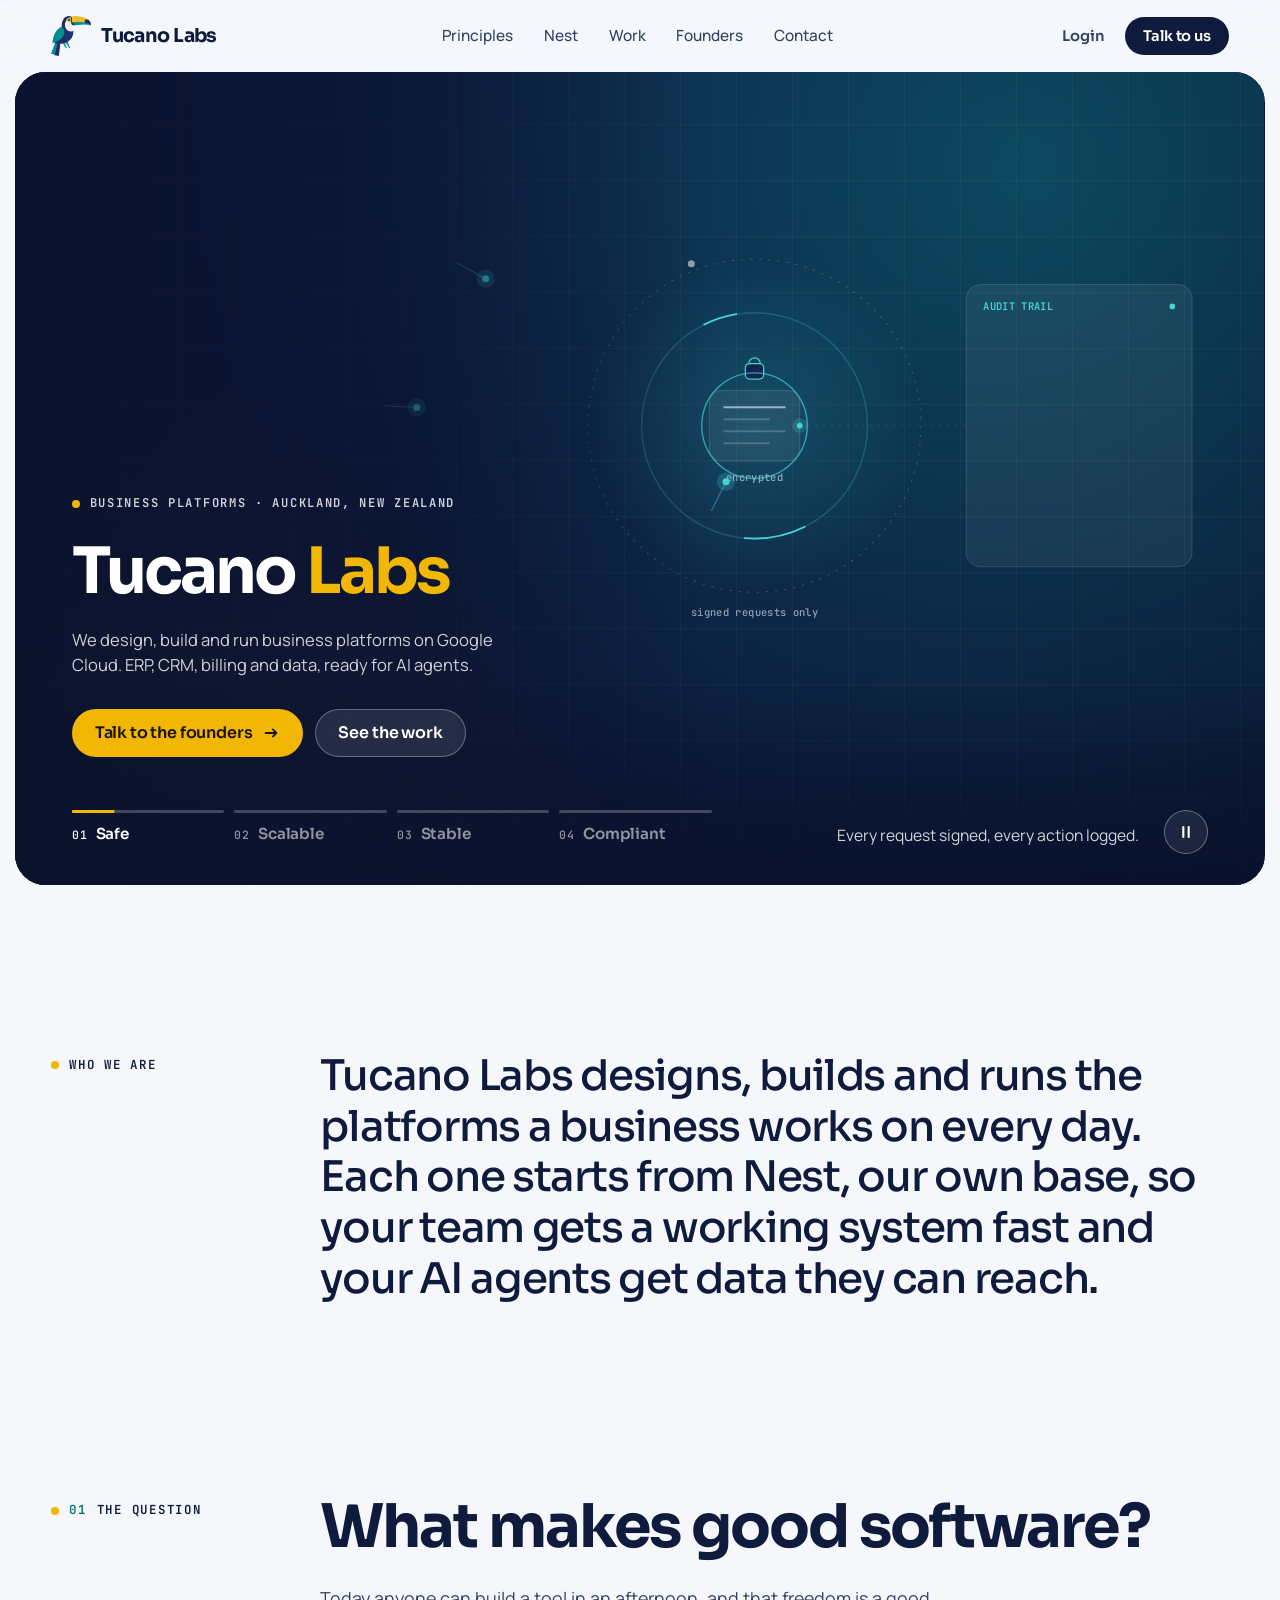
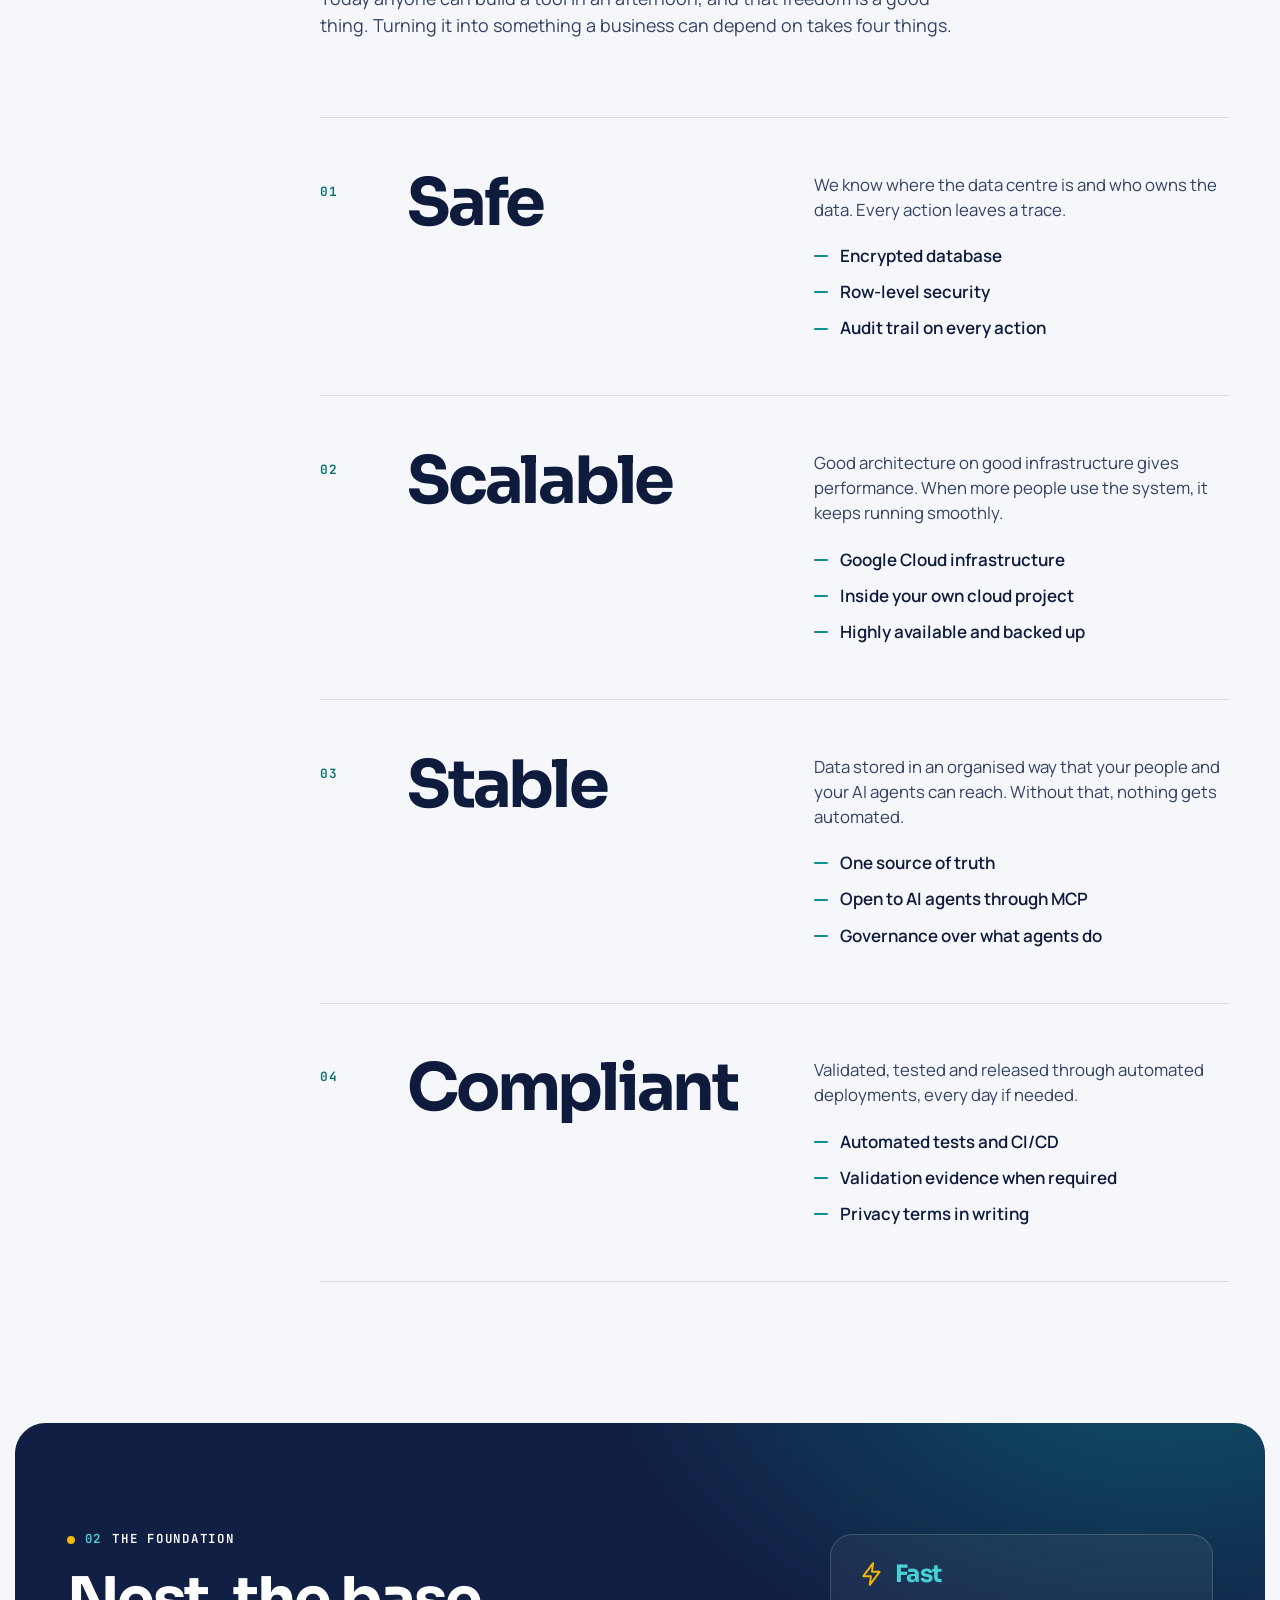
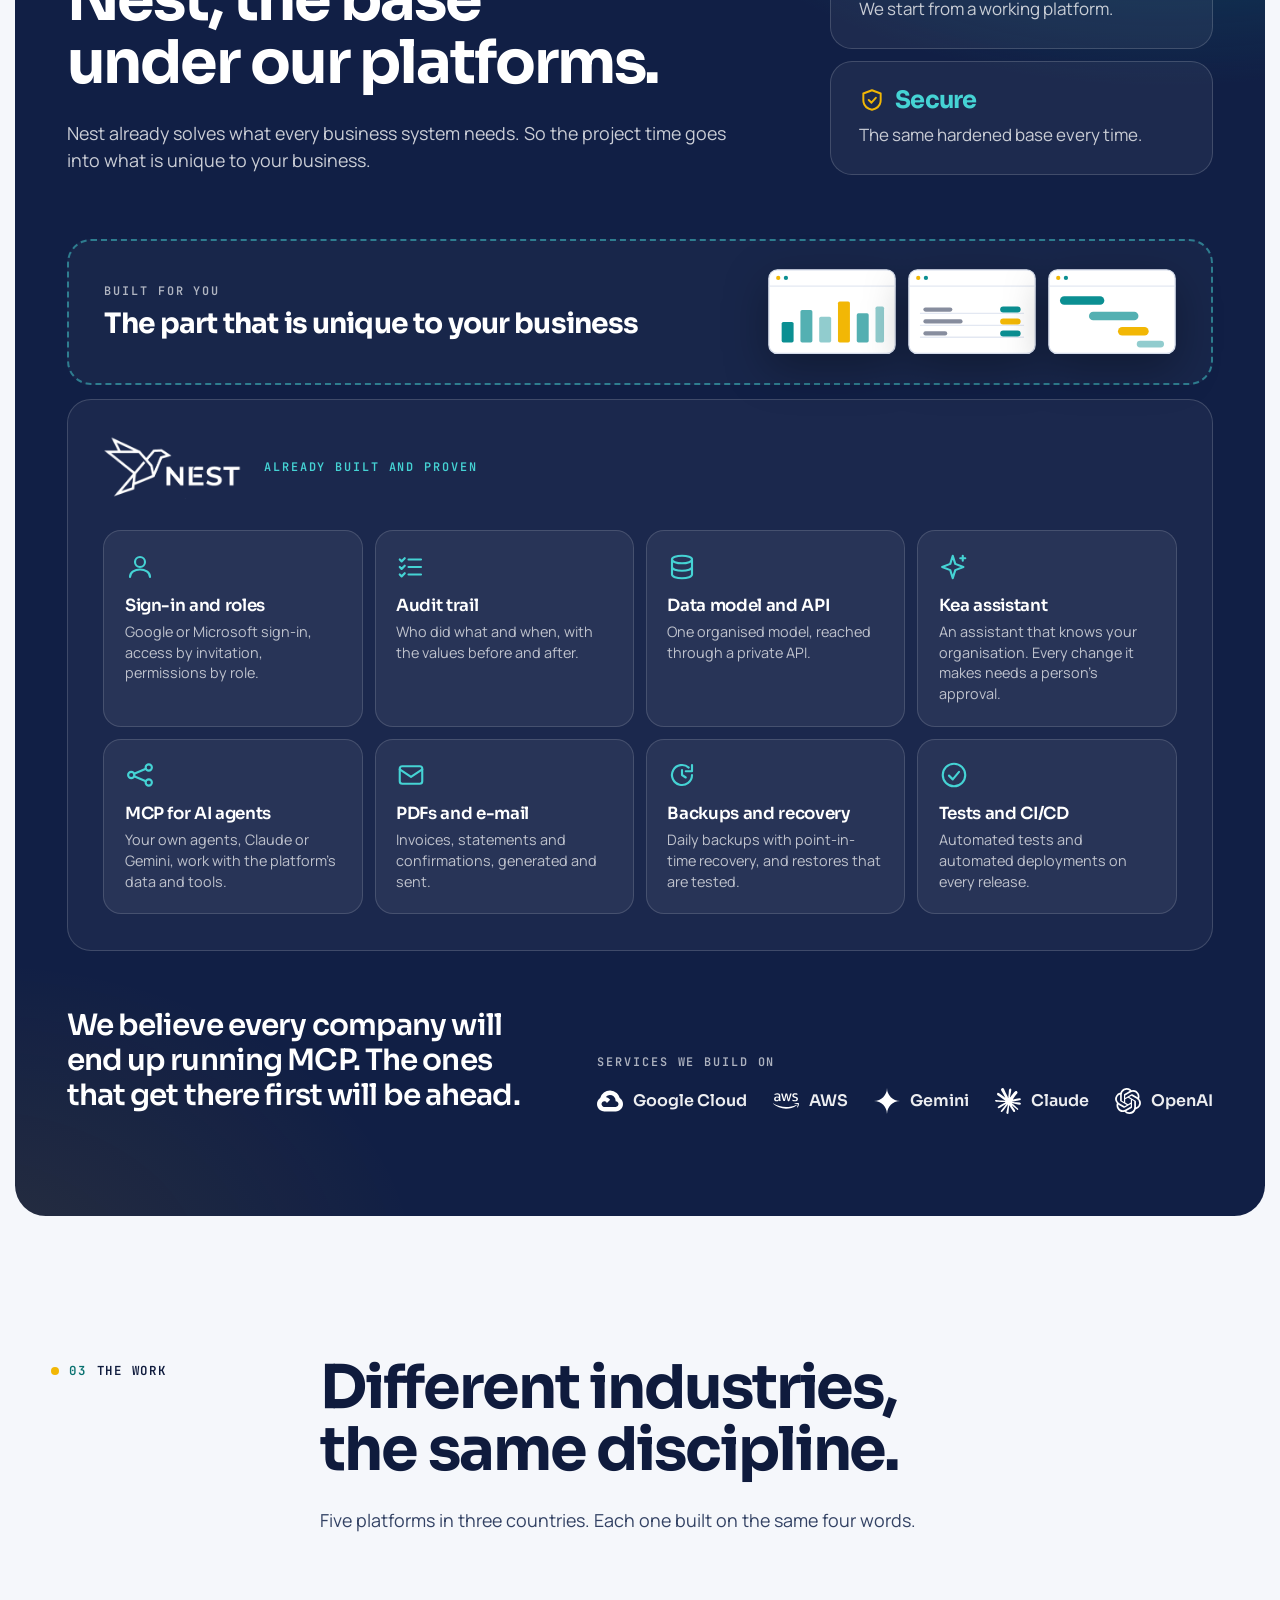
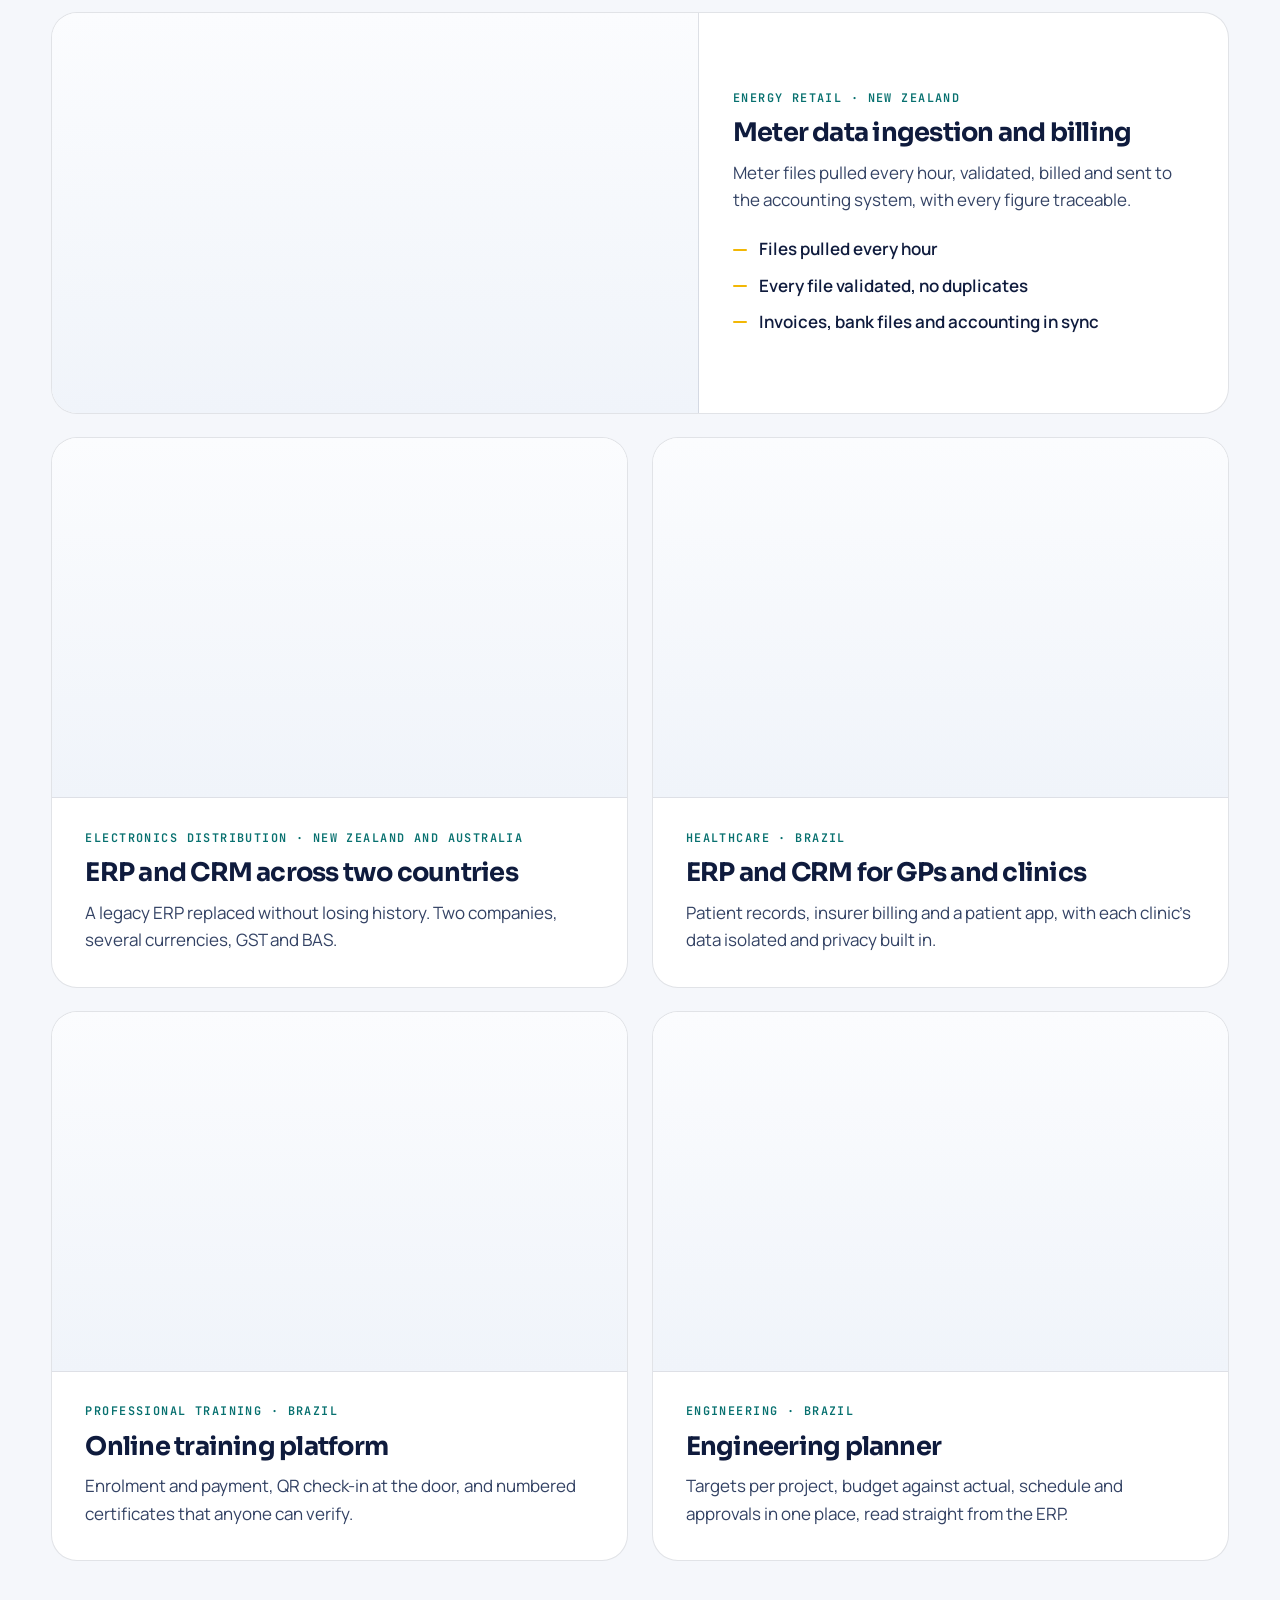
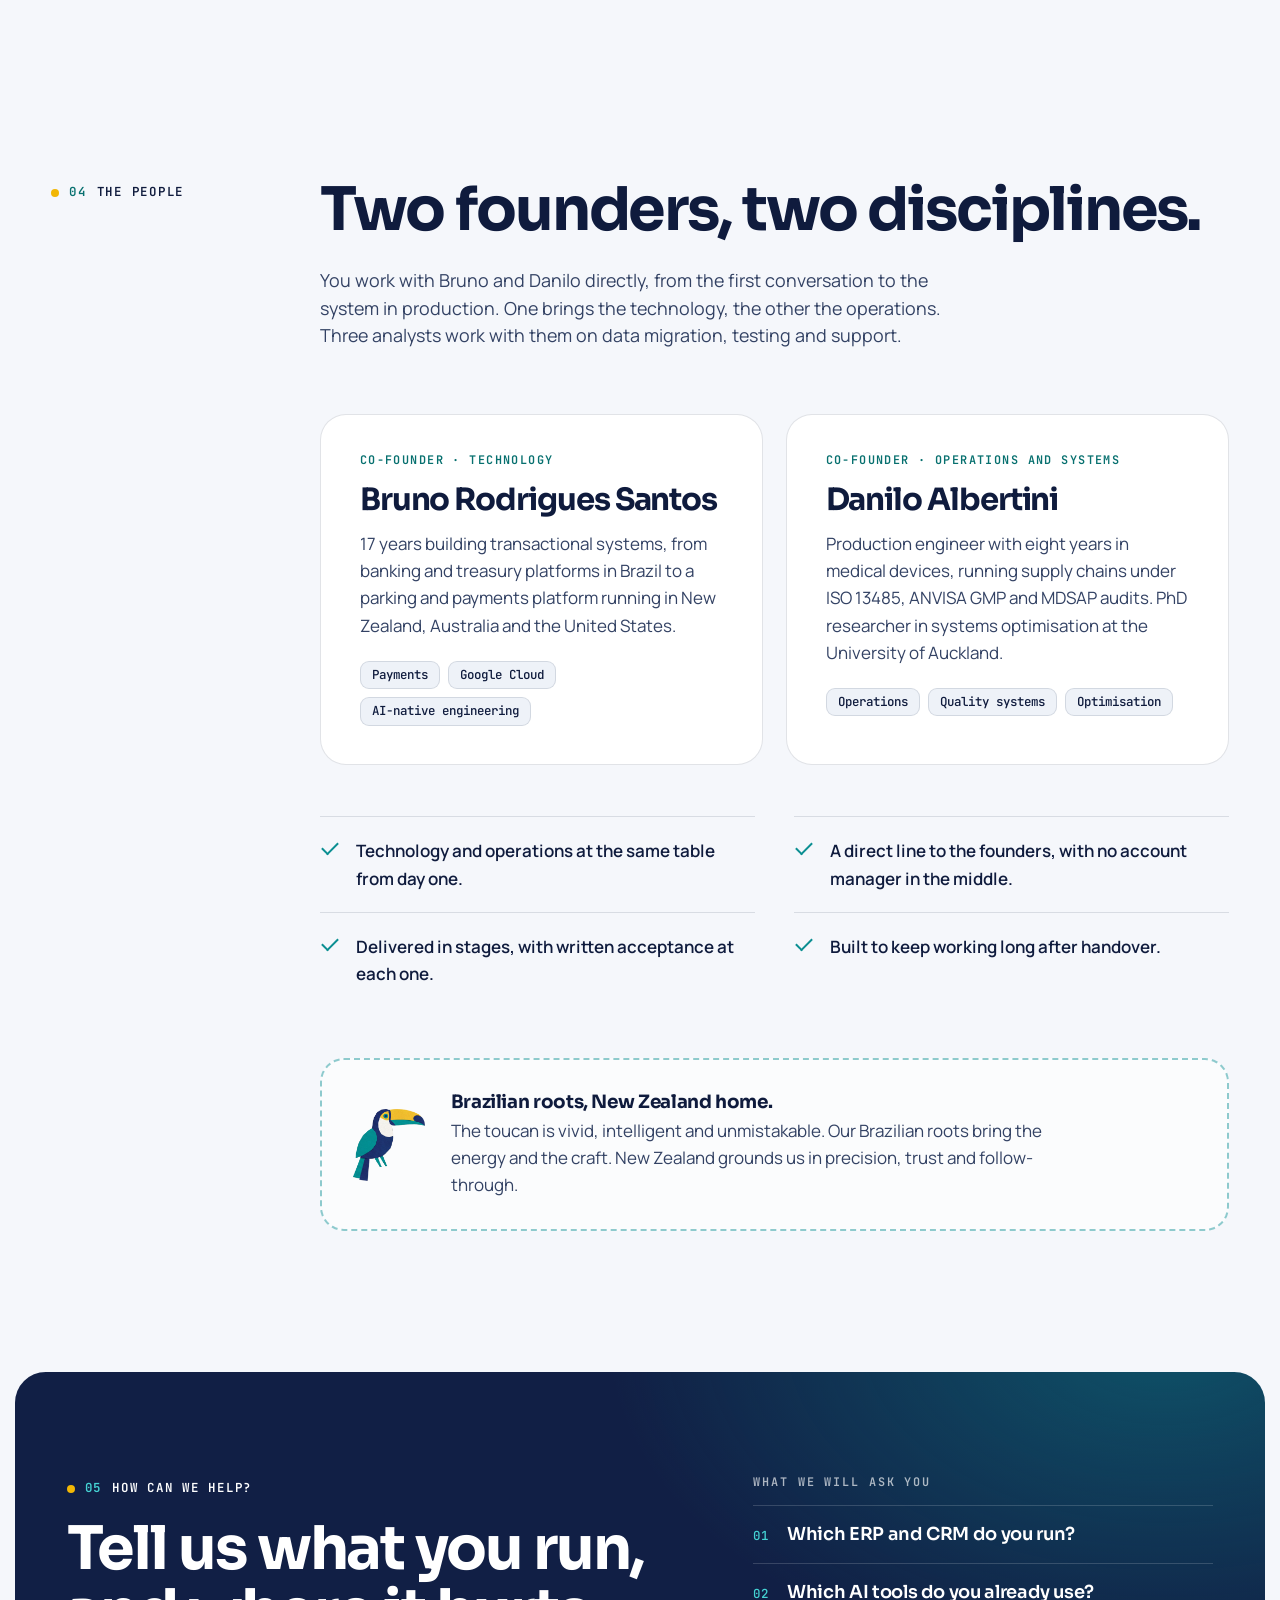
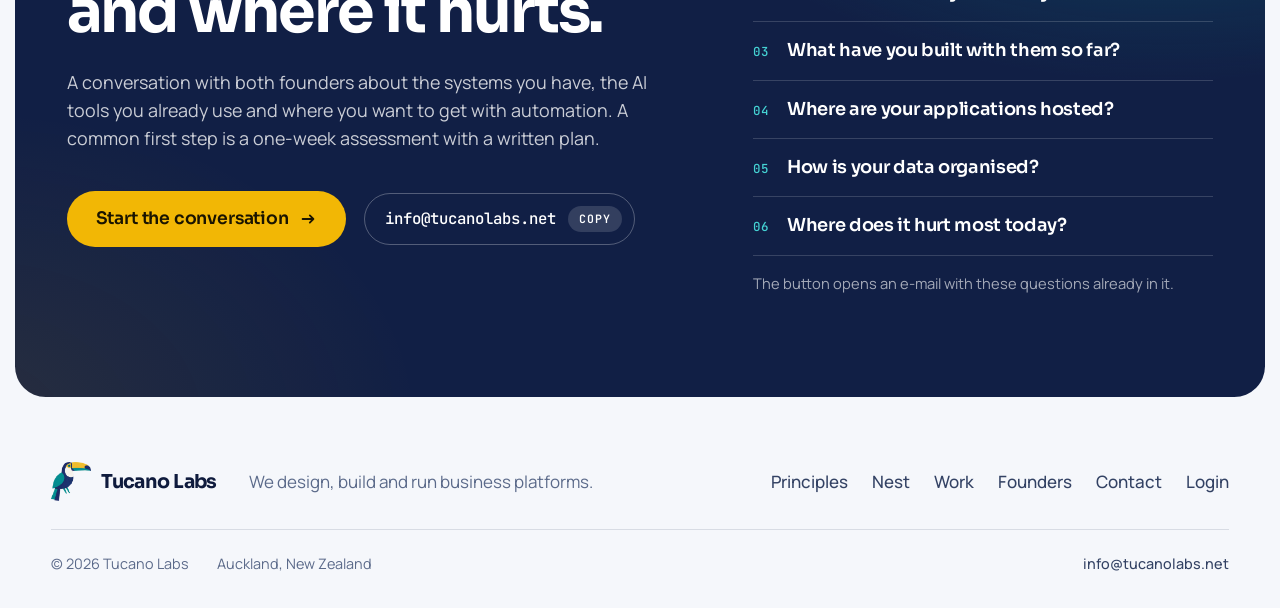
==== commit dd89c1ef: "Change the hero headline to Tucano Labs Co-Authored-By: Claude Fable 5.2 <noreply@anthropic.com>" ====
--- a/index.html
+++ b/index.html
@@ -113,7 +113,7 @@
 
           <div class="film__content">
             <p class="eyebrow eyebrow--film"><span>Business platforms<span class="eyebrow__more"> · Auckland, New Zealand</span></span></p>
-            <h1 id="hero-title">Software your business can <em>depend on.</em></h1>
+            <h1 id="hero-title">Tucano <em>Labs</em></h1>
             <p class="film__lede">
               We design, build and run business platforms on Google Cloud. ERP, CRM, billing
               and data, ready for AI agents.
